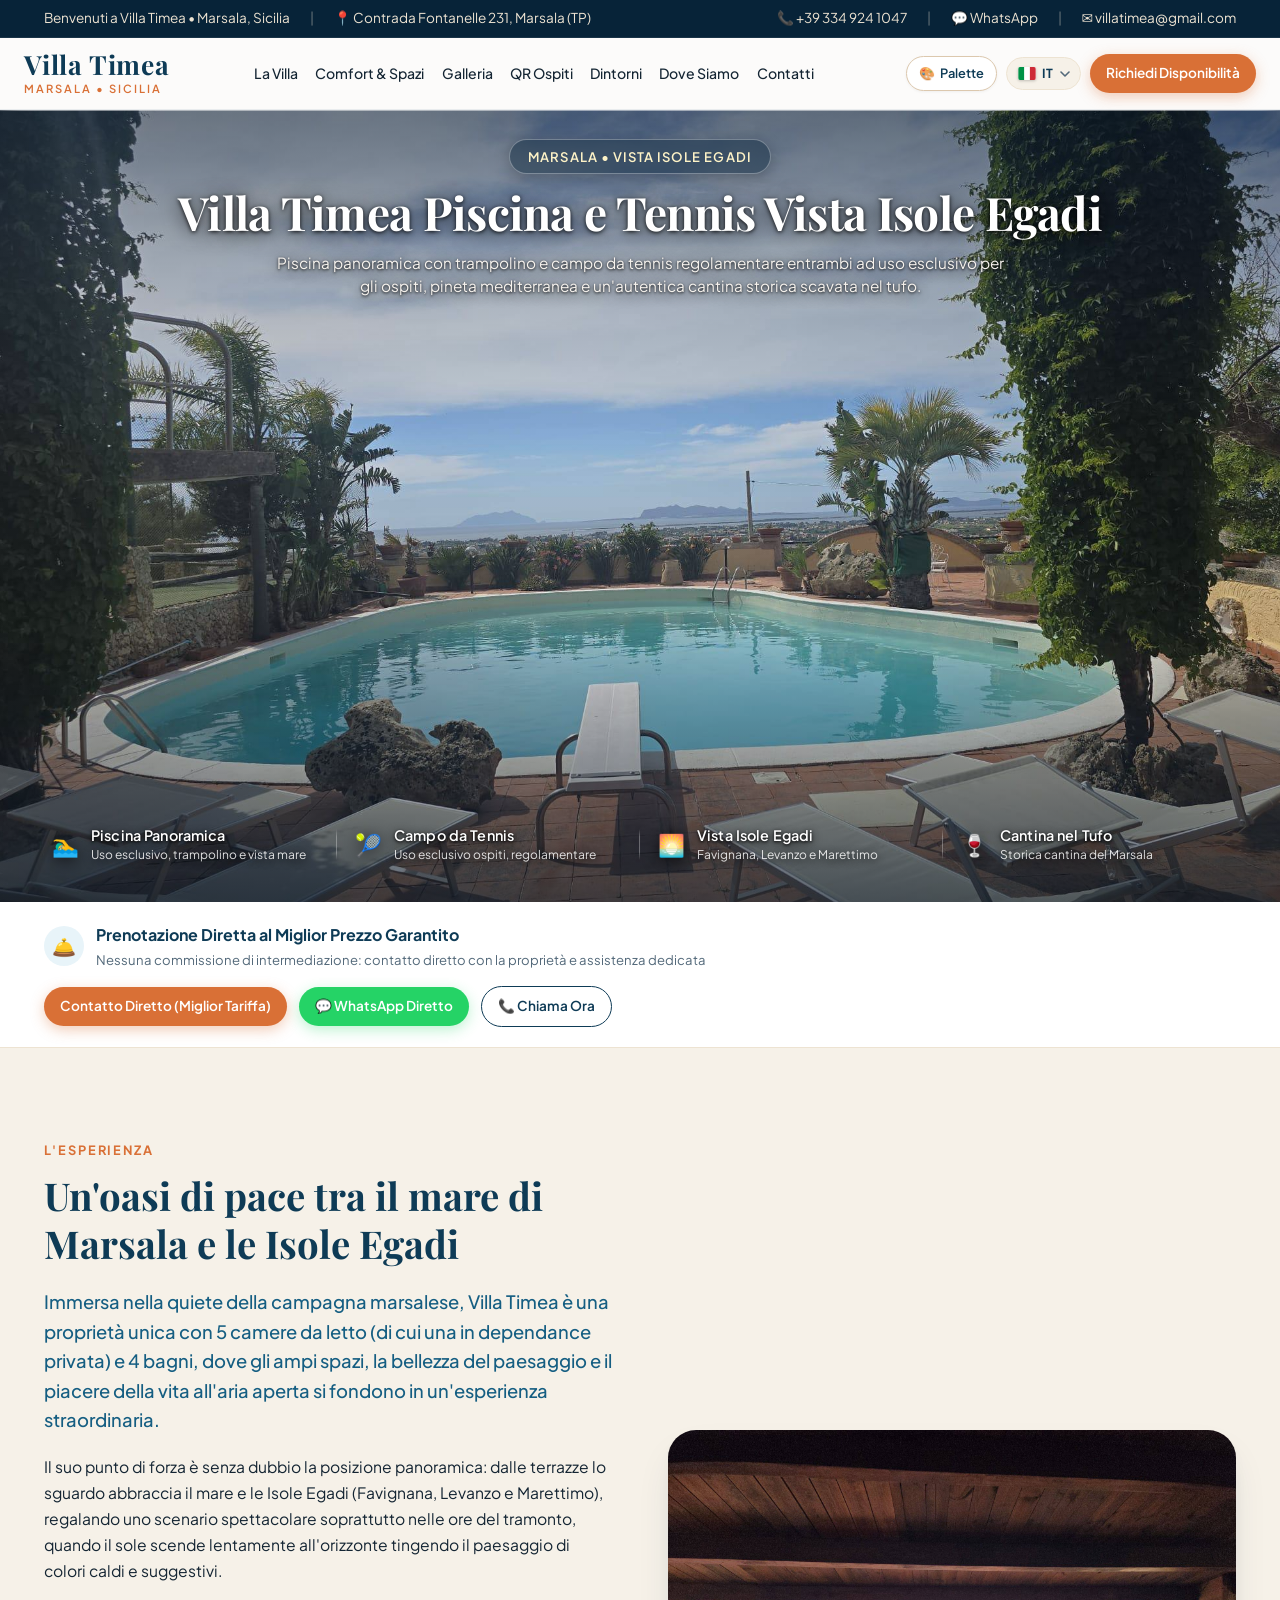
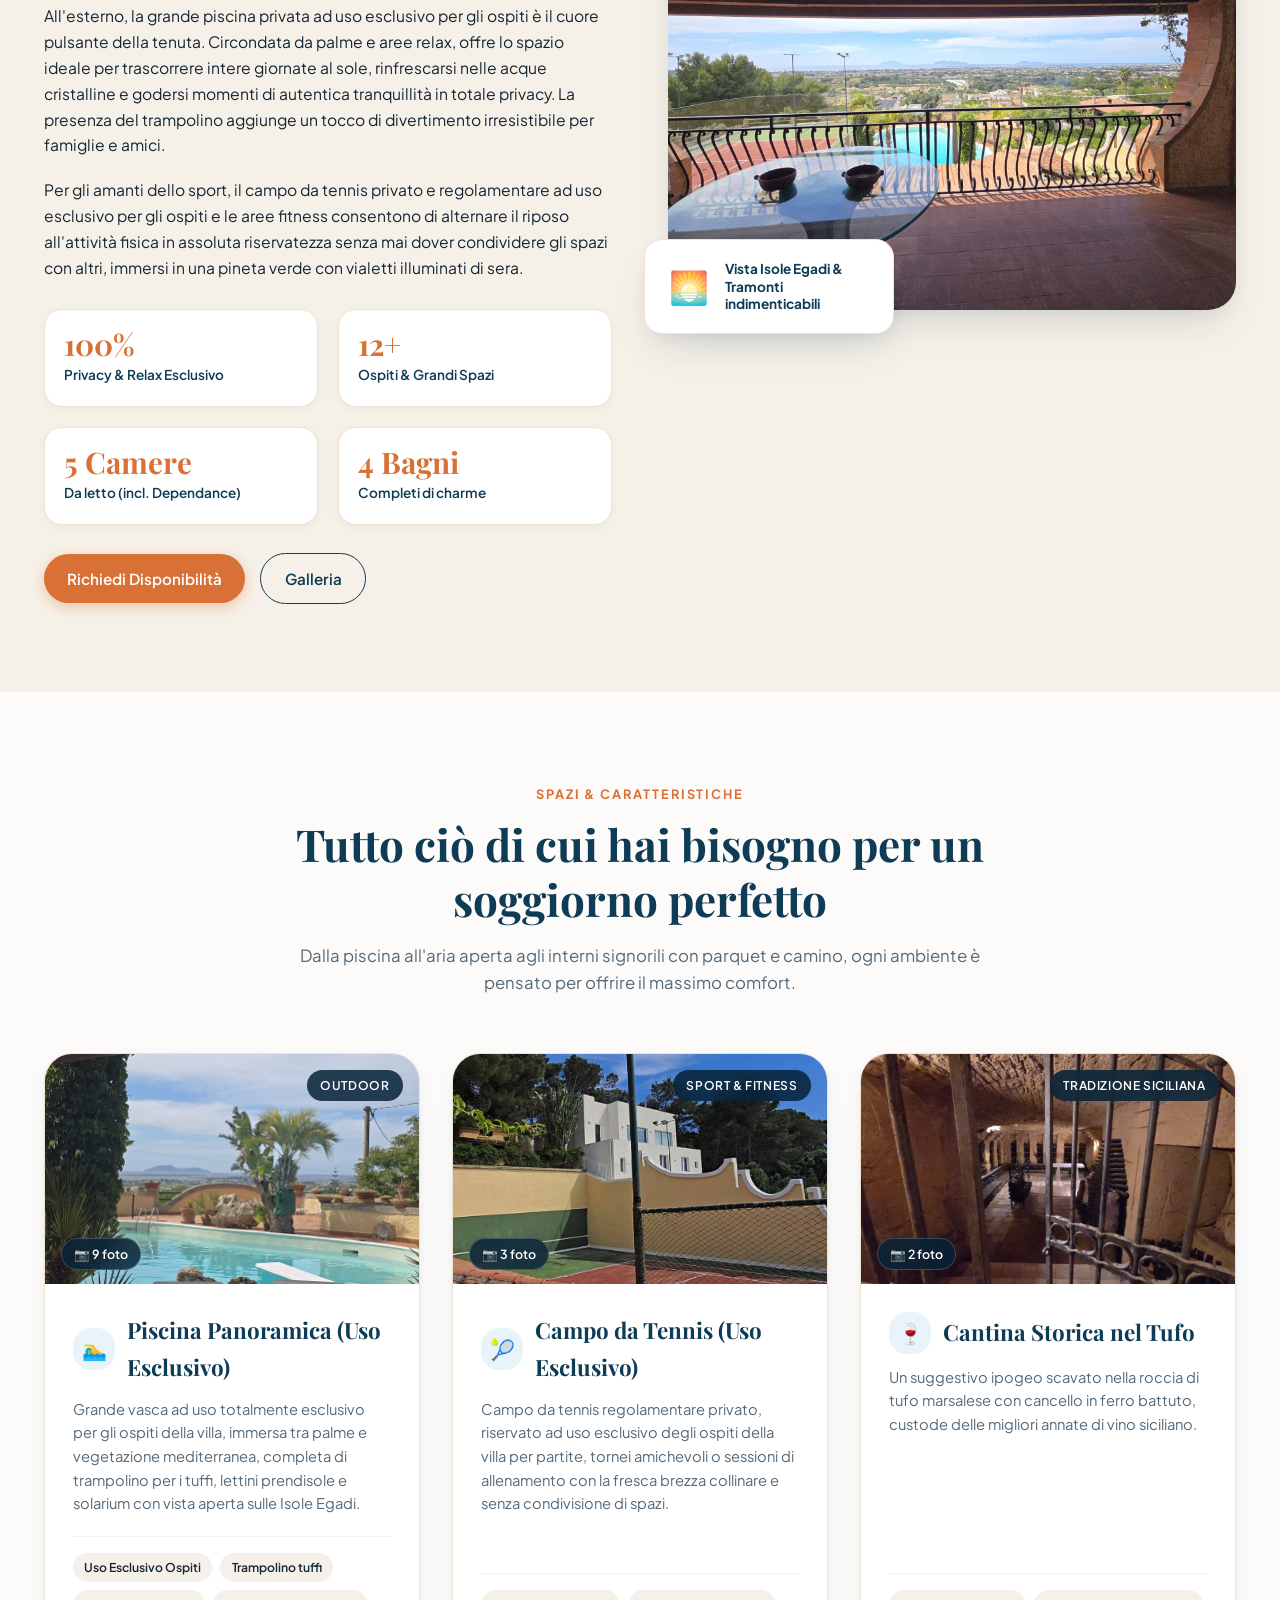
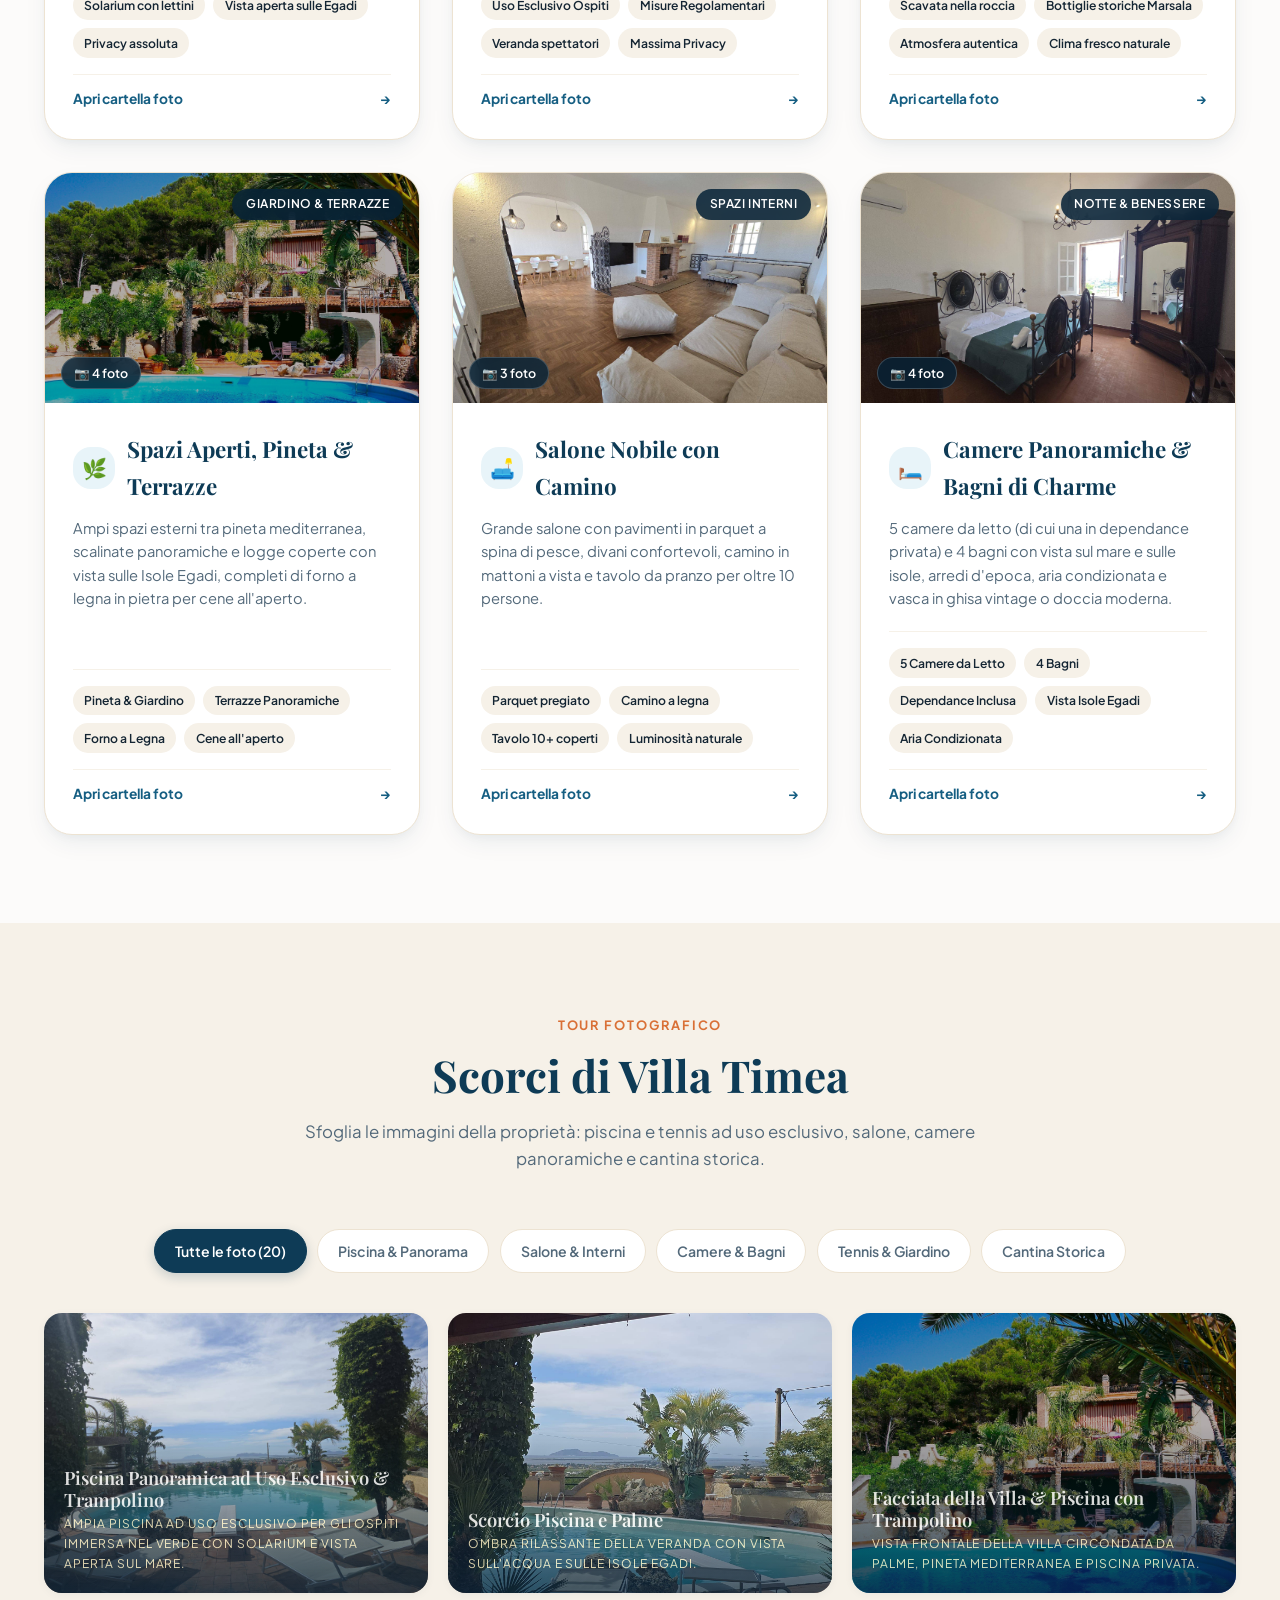
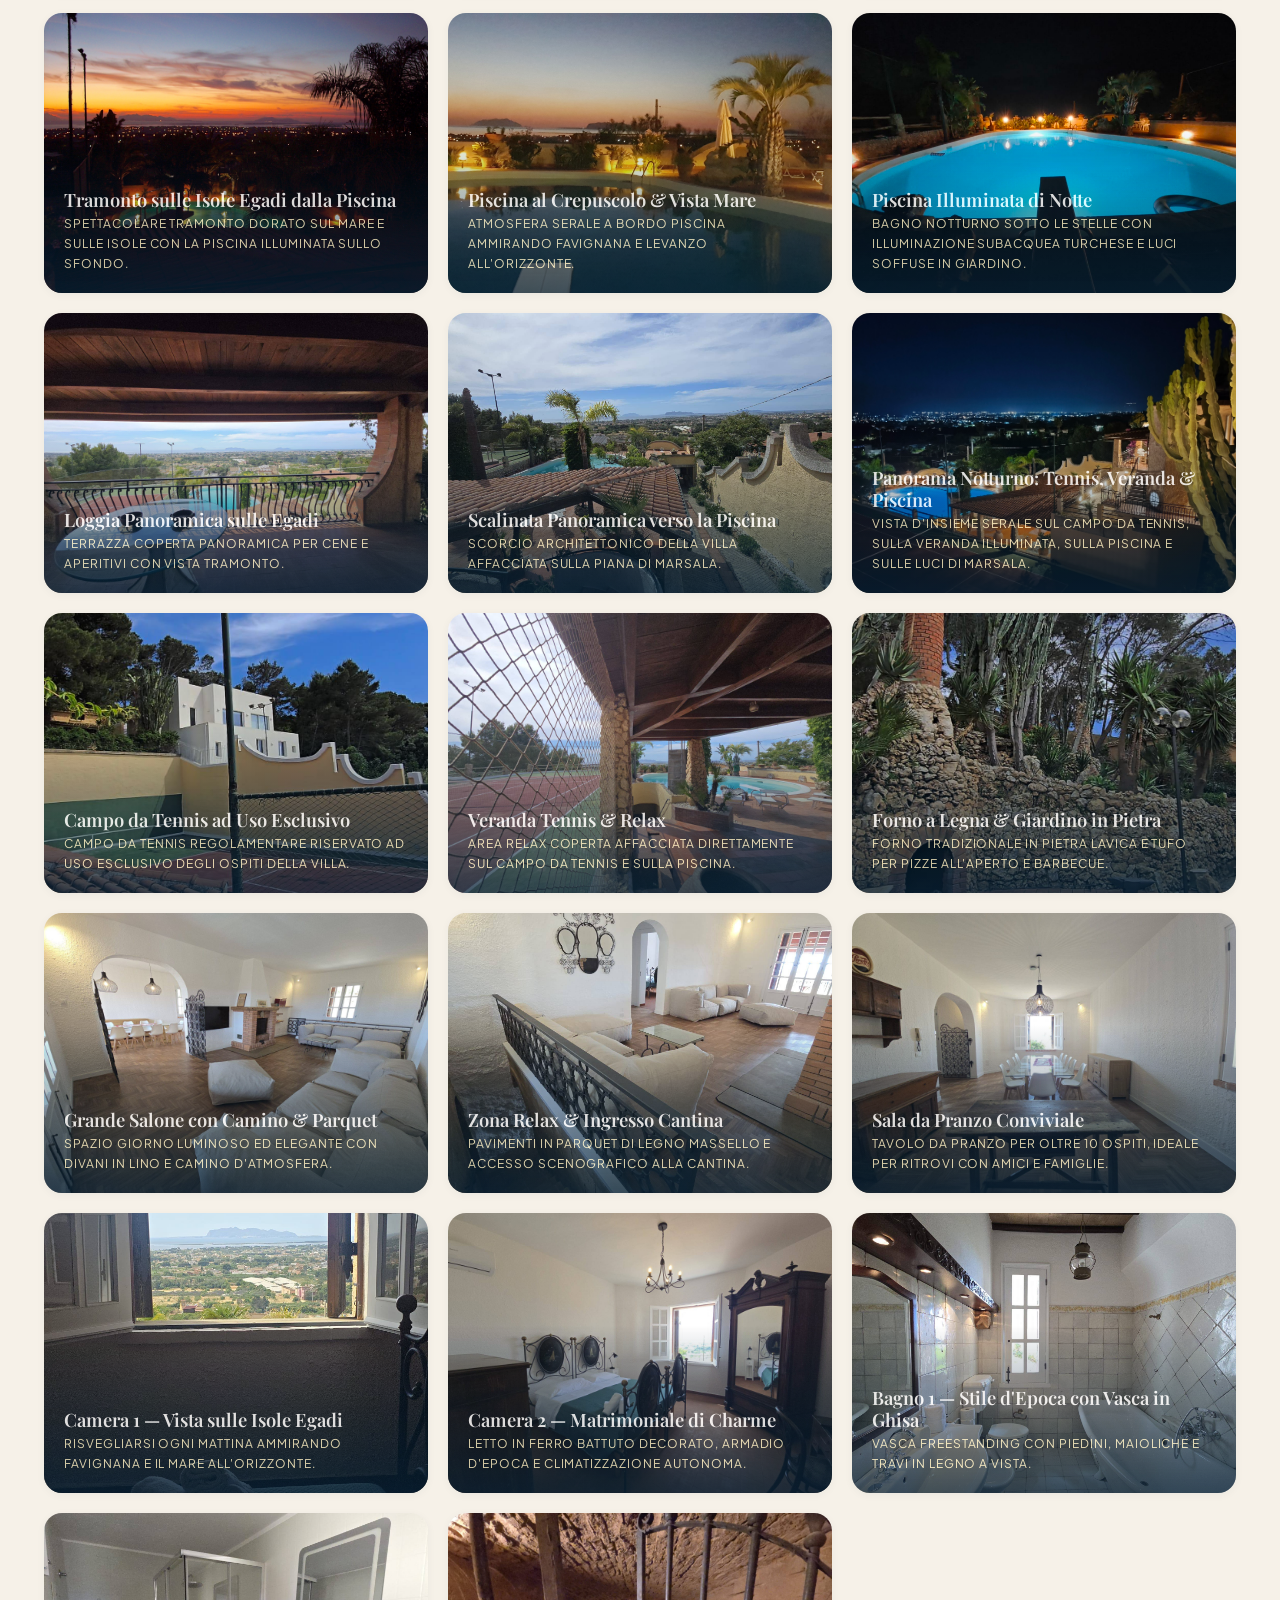
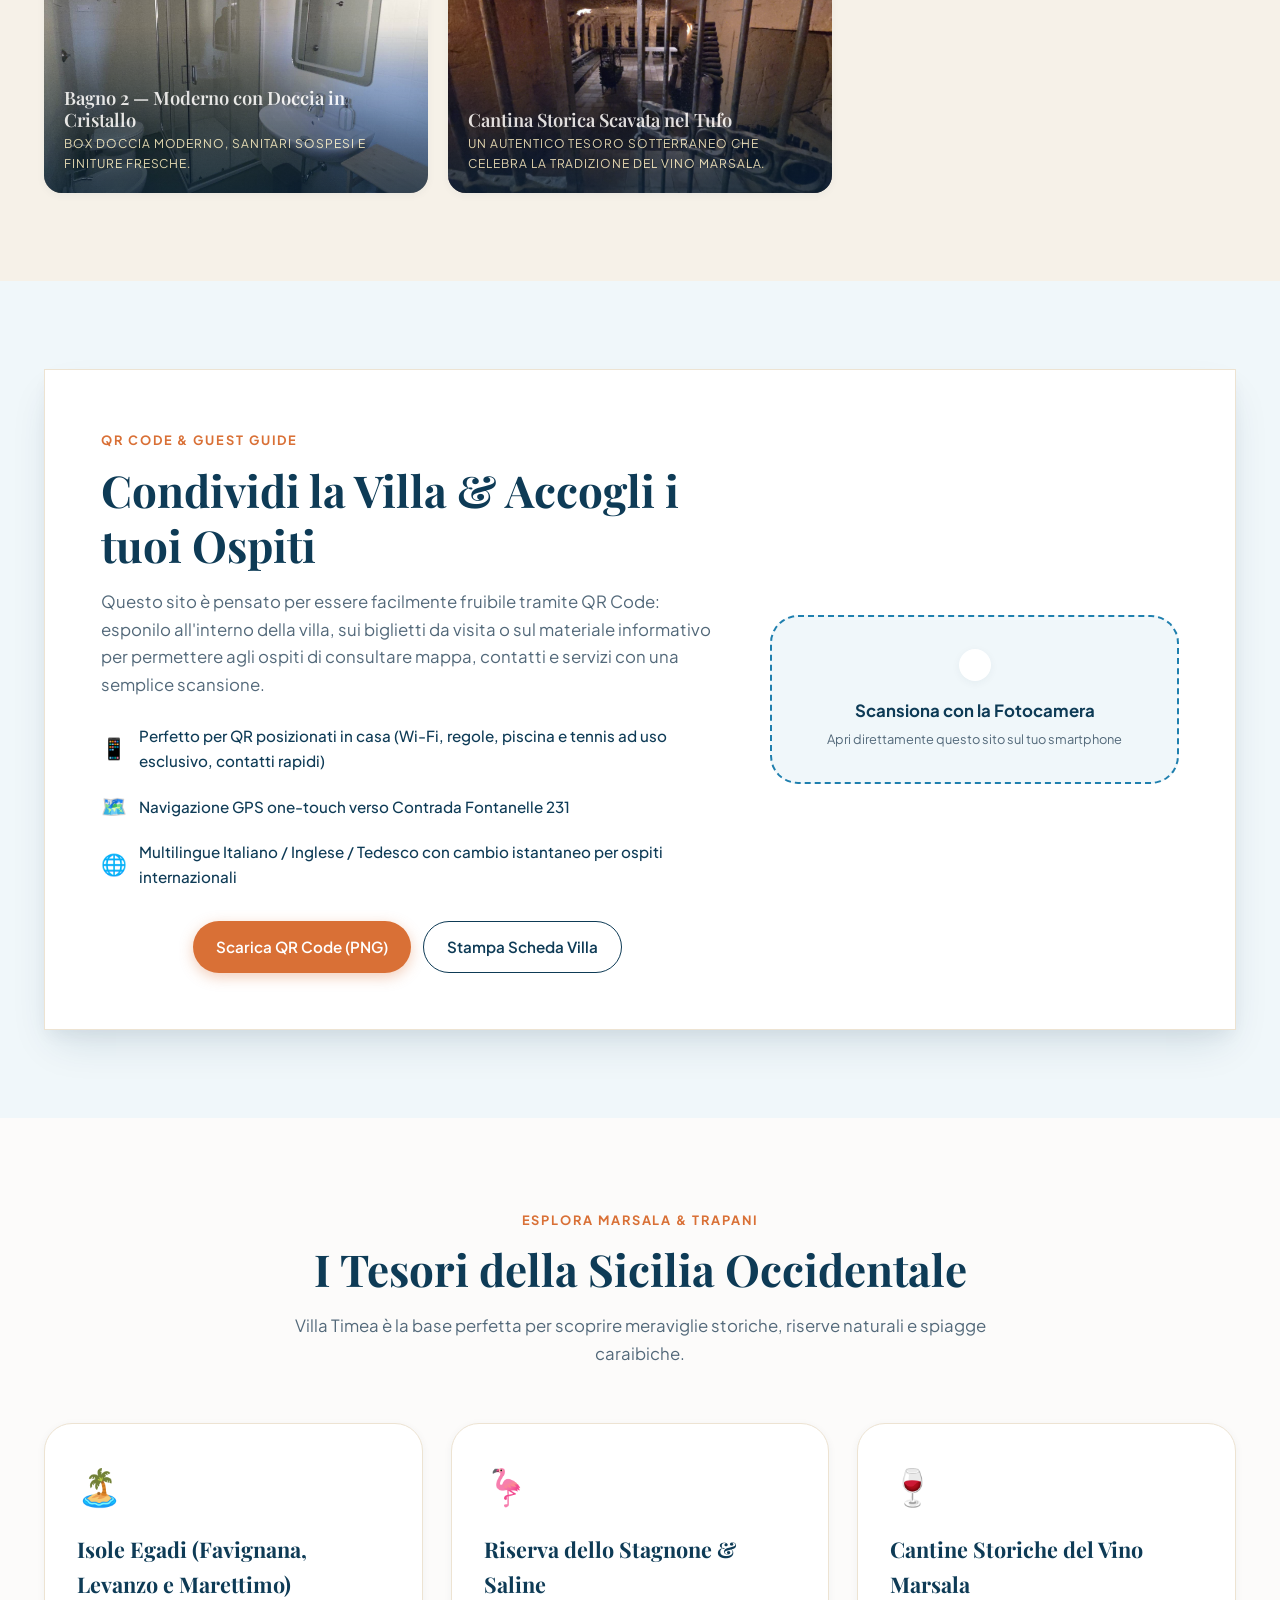
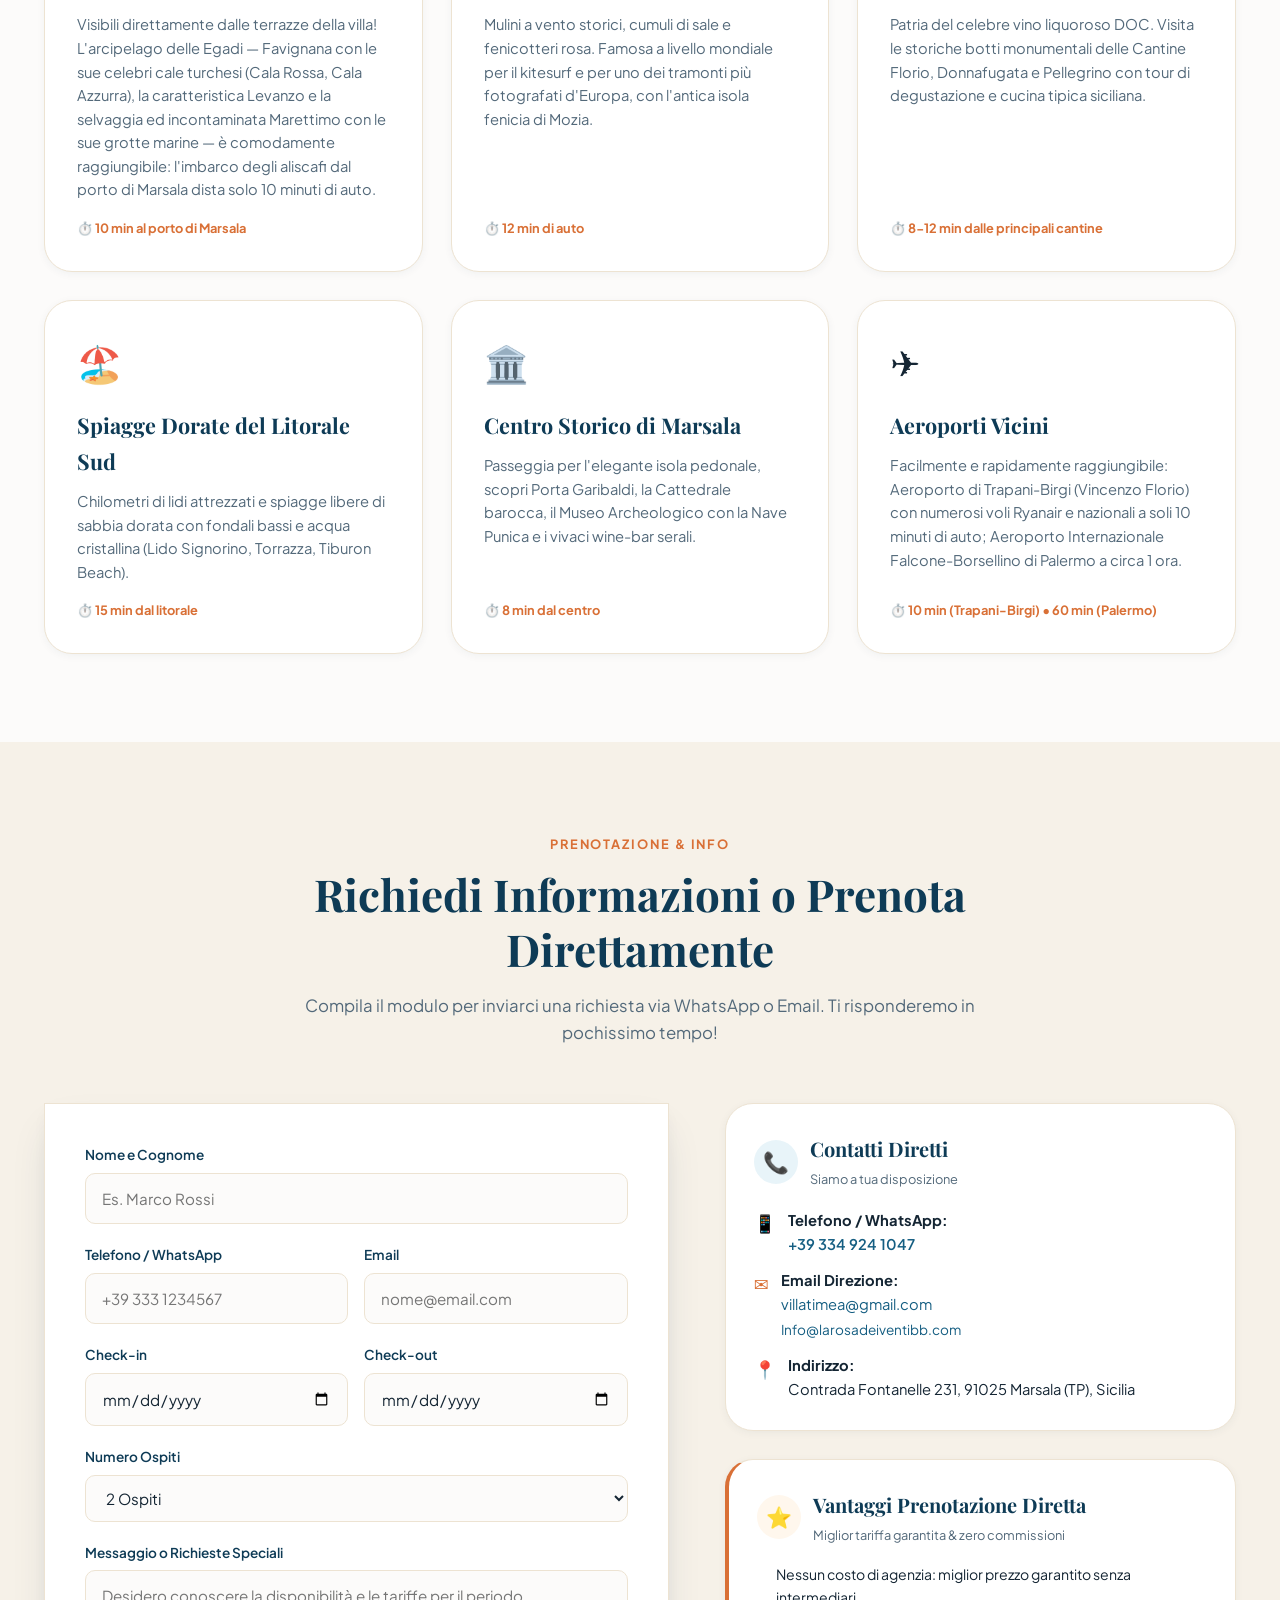
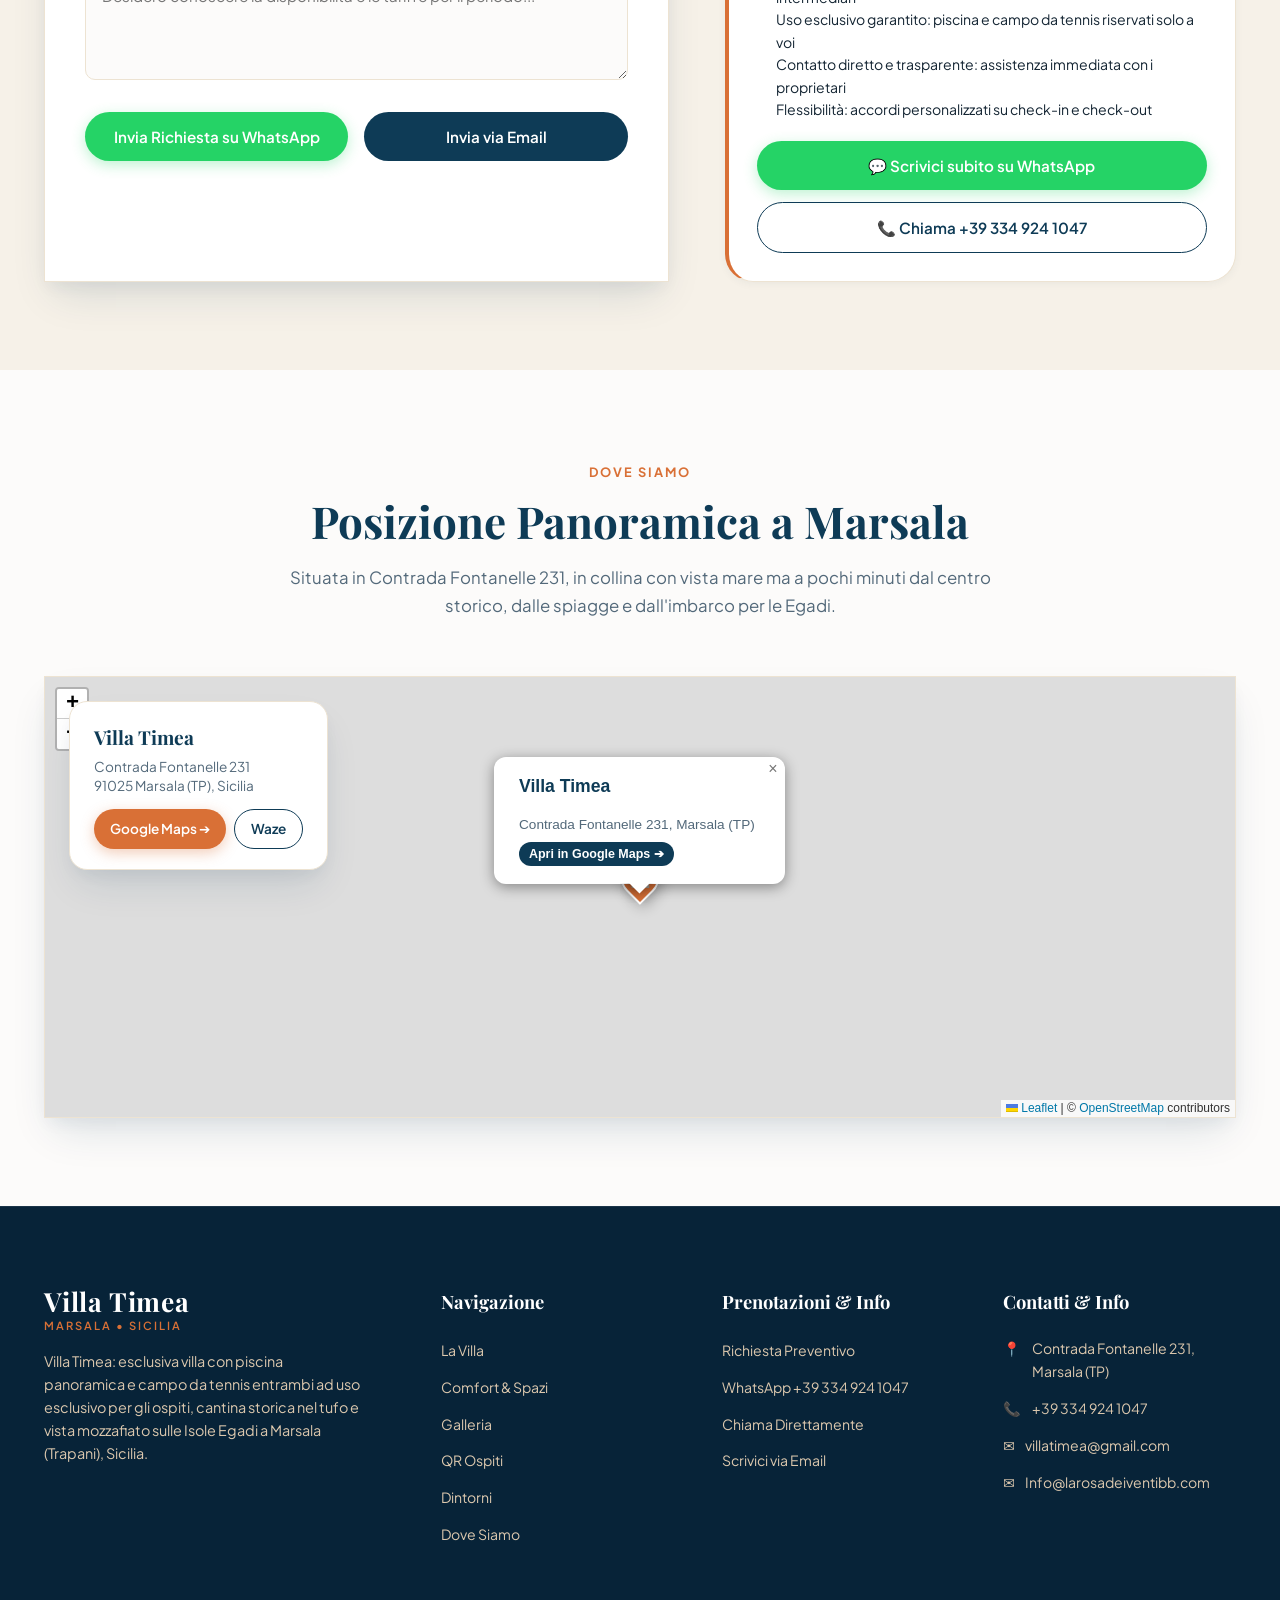
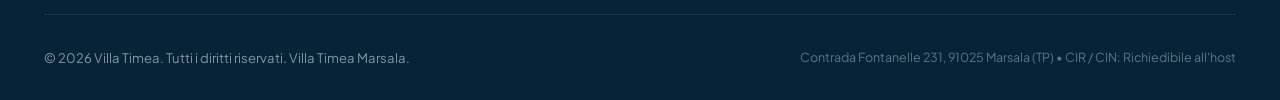
==== index.html @ 4119852f "Aggiornato selettore ospiti: numeri singoli da 1 a 12 senza raggruppamenti (IT/EN/DE)" ====
<!DOCTYPE html>
<html lang="it">
<head>
  <meta charset="UTF-8">
  <meta name="viewport" content="width=device-width, initial-scale=1.0, maximum-scale=1.0, user-scalable=no, viewport-fit=cover">
  <meta http-equiv="X-UA-Compatible" content="ie=edge">

  <title>Villa Timea Piscina e Tennis Vista Isole Egadi | Marsala (Sicilia)</title>
  <meta name="description" content="Villa Timea: esclusiva villa con piscina panoramica e campo da tennis entrambi ad uso esclusivo per gli ospiti, pineta mediterranea e cantina storica scavata nel tufo a Marsala, con vista mozzafiato sulle Isole Egadi.">
  <meta name="keywords" content="Villa Timea, Marsala, Villa con piscina uso esclusivo Sicilia, Isole Egadi Favignana Levanzo Marettimo, Campo da tennis uso esclusivo villa vacanze, Affitto villa Marsala, Cantina vino Marsala">
  <meta name="theme-color" content="#0e3b56">

  <!-- Open Graph / Social Sharing -->
  <meta property="og:type" content="website">
  <meta property="og:title" content="Villa Timea Piscina e Tennis Vista Isole Egadi | Marsala, Sicilia">
  <meta property="og:description" content="Piscina panoramica e campo da tennis ad uso esclusivo per gli ospiti, cantina storica nel tufo e vista sulle Isole Egadi. Scopri la villa e prenota direttamente.">
  <meta property="og:image" content="assets/images/piscina-panorama.jpg">
  <meta property="twitter:card" content="summary_large_image">

  <!-- Favicon -->
  <link rel="icon" href="data:image/svg+xml,<svg xmlns=%22http://www.w3.org/2000/svg%22 viewBox=%220 0 100 100%22><text y=%22.9em%22 font-size=%2290%22>🏖️</text></svg>">

  <!-- Google Fonts -->
  <link rel="preconnect" href="https://fonts.googleapis.com">
  <link rel="preconnect" href="https://fonts.gstatic.com" crossorigin>
  <link href="https://fonts.googleapis.com/css2?family=Playfair+Display:ital,wght@0,500;0,600;0,700;1,400;1,600&family=Plus+Jakarta+Sans:wght@300;400;500;600;700&display=swap" rel="stylesheet">

  <!-- Leaflet CSS -->
  <link rel="stylesheet" href="assets/css/leaflet.css">

  <!-- Main Stylesheet -->
  <link rel="stylesheet" href="assets/css/style.css?v=4.4">
</head>
<body>

  <!-- Top Announcement Bar -->
  <div class="top-bar">
    <div class="container">
      <div class="top-bar-left">
        <span data-i18n="topWelcome">Benvenuti a Villa Timea • Marsala, Sicilia</span>
        <span style="opacity: 0.4;">|</span>
        <a href="https://maps.app.goo.gl/ddpPGVBYh4fJH2ks8" target="_blank" rel="noopener">
          📍 Contrada Fontanelle 231, Marsala (TP)
        </a>
      </div>
      <div class="top-bar-right">
        <a href="tel:+393349241047">📞 +39 334 924 1047</a>
        <span style="opacity: 0.4;">|</span>
        <a href="https://wa.me/393349241047" target="_blank" rel="noopener">💬 WhatsApp</a>
        <span style="opacity: 0.4;">|</span>
        <a href="mailto:villatimea@gmail.com">✉️ villatimea@gmail.com</a>
      </div>
    </div>
  </div>

  <!-- Sticky Header & Navigation -->
  <header class="site-header">
    <div class="container">
      <div class="nav-wrap">
        <a href="#" class="logo" aria-label="Villa Timea Home">
          <span class="logo-title">Villa Timea</span>
          <span class="logo-sub">Marsala • Sicilia</span>
        </a>

        <nav class="nav-links" aria-label="Navigazione Principale">
          <a href="#villa" class="nav-link" data-i18n="navAbout">La Villa</a>
          <a href="#comfort" class="nav-link" data-i18n="navComfort">Comfort & Spazi</a>
          <a href="#galleria" class="nav-link" data-i18n="navGallery">Galleria</a>
          <a href="#qr-section" class="nav-link" data-i18n="navQr">QR Ospiti</a>
          <a href="#dintorni" class="nav-link" data-i18n="navTerritory">Dintorni</a>
          <a href="#posizione" class="nav-link" data-i18n="mapTag">Posizione</a>
          <a href="#contatti" class="nav-link" data-i18n="navContact">Contatti</a>
        </nav>

        <div class="nav-actions">
          <button type="button" class="nav-theme-btn" id="navThemeBtn" title="Cambia Palette di Stili">
            <span>🎨</span>
            <span data-i18n="navPalette">Palette</span>
          </button>
          <div class="lang-dropdown" id="langDropdown">
            <button type="button" class="lang-dropdown-btn" id="langDropdownBtn" aria-haspopup="true" aria-expanded="false" title="Cambia Lingua / Select Language / Sprache wählen">
              <span class="flag-icon" id="currentLangFlag">
                <svg viewBox="0 0 640 480" width="18" height="13" aria-hidden="true"><g fill-rule="evenodd" stroke-width="1pt"><path fill="#fff" d="M0 0h640v480H0z"/><path fill="#009246" d="M0 0h213.3v480H0z"/><path fill="#ce2b37" d="M426.7 0H640v480H426.7z"/></g></svg>
              </span>
              <span class="lang-code" id="currentLangCode">IT</span>
              <svg class="lang-chevron" width="10" height="6" viewBox="0 0 10 6" fill="none" aria-hidden="true">
                <path d="M1 1L5 5L9 1" stroke="currentColor" stroke-width="1.6" stroke-linecap="round" stroke-linejoin="round"/>
              </svg>
            </button>
            <div class="lang-dropdown-menu" id="langDropdownMenu" role="menu">
              <button type="button" class="lang-menu-item active" data-lang="it" role="menuitem">
                <span class="flag-icon"><svg viewBox="0 0 640 480" width="18" height="13" aria-hidden="true"><g fill-rule="evenodd" stroke-width="1pt"><path fill="#fff" d="M0 0h640v480H0z"/><path fill="#009246" d="M0 0h213.3v480H0z"/><path fill="#ce2b37" d="M426.7 0H640v480H426.7z"/></g></svg></span>
                <span class="lang-name">Italiano</span>
                <span class="lang-check" aria-hidden="true">✓</span>
              </button>
              <button type="button" class="lang-menu-item" data-lang="en" role="menuitem">
                <span class="flag-icon"><svg viewBox="0 0 60 30" width="18" height="13" aria-hidden="true"><clipPath id="uk-clip-nav"><path d="M0,0 v30 h60 v-30 z"/></clipPath><clipPath id="uk-diag-nav"><path d="M30,15 h30 v15 z v15 h-30 z h-30 v-15 z v-15 h30 z"/></clipPath><g clip-path="url(#uk-clip-nav)"><path d="M0,0 v30 h60 v-30 z" fill="#012169"/><path d="M0,0 L60,30 M60,0 L0,30" stroke="#fff" stroke-width="6"/><path d="M0,0 L60,30 M60,0 L0,30" clip-path="url(#uk-diag-nav)" stroke="#C8102E" stroke-width="4"/><path d="M30,0 v30 M0,15 h60" stroke="#fff" stroke-width="10"/><path d="M30,0 v30 M0,15 h60" stroke="#C8102E" stroke-width="6"/></g></svg></span>
                <span class="lang-name">English</span>
                <span class="lang-check" aria-hidden="true">✓</span>
              </button>
              <button type="button" class="lang-menu-item" data-lang="de" role="menuitem">
                <span class="flag-icon"><svg viewBox="0 0 640 480" width="18" height="13" aria-hidden="true"><path fill="#000" d="M0 0h640v160H0z"/><path fill="#d00" d="M0 160h640v160H0z"/><path fill="#ffce00" d="M0 320h640v160H0z"/></svg></span>
                <span class="lang-name">Deutsch</span>
                <span class="lang-check" aria-hidden="true">✓</span>
              </button>
            </div>
          </div>
          <a href="#contatti" class="btn btn-primary btn-sm" data-i18n="btnBookNow">Richiedi Disponibilità</a>
          <button type="button" class="menu-toggle" id="menu-open-btn" aria-label="Apri menu">
            <span></span>
            <span></span>
            <span></span>
          </button>
        </div>
      </div>
    </div>
  </header>

  <!-- Mobile Navigation Dialog -->
  <dialog id="mobile-nav-dialog" closedby="any" aria-labelledby="mob-nav-title">
    <div class="mob-nav-header">
      <div>
        <div class="logo-title" id="mob-nav-title">Villa Timea</div>
        <div class="logo-sub">Marsala • Sicilia</div>
      </div>
      <button type="button" class="lightbox-close-btn" id="menu-close-btn" aria-label="Chiudi menu">&times;</button>
    </div>
    <div class="mob-nav-list">
      <a href="#villa" data-i18n="navAbout">La Villa</a>
      <a href="#comfort" data-i18n="navComfort">Comfort & Spazi</a>
      <a href="#galleria" data-i18n="navGallery">Galleria</a>
      <a href="#qr-section" data-i18n="navQr">QR Ospiti</a>
      <a href="#dintorni" data-i18n="navTerritory">Dintorni</a>
      <a href="#posizione" data-i18n="mapTag">Posizione</a>
      <a href="#contatti" data-i18n="navContact">Contatti</a>
    </div>
    <div class="mob-nav-footer">
      <button type="button" class="btn btn-outline btn-sm" id="mobNavThemeBtn" style="width: 100%; display: flex; align-items: center; justify-content: center; gap: 0.5rem; margin-bottom: 0.75rem;">
        <span>🎨</span>
        <span data-i18n="mobChoosePalette">Scegli Palette Stili</span>
      </button>
      <div class="mob-lang-group">
        <div class="mob-lang-label" data-i18n="mobLangLabel">Lingua / Language / Sprache</div>
        <div class="lang-switch-mobile">
          <button type="button" class="lang-btn active" data-lang="it">
            <span class="flag-icon"><svg viewBox="0 0 640 480" width="18" height="13" aria-hidden="true"><g fill-rule="evenodd" stroke-width="1pt"><path fill="#fff" d="M0 0h640v480H0z"/><path fill="#009246" d="M0 0h213.3v480H0z"/><path fill="#ce2b37" d="M426.7 0H640v480H426.7z"/></g></svg></span>
            <span>Italiano</span>
          </button>
          <button type="button" class="lang-btn" data-lang="en">
            <span class="flag-icon"><svg viewBox="0 0 60 30" width="18" height="13" aria-hidden="true"><clipPath id="uk-clip-mob"><path d="M0,0 v30 h60 v-30 z"/></clipPath><clipPath id="uk-diag-mob"><path d="M30,15 h30 v15 z v15 h-30 z h-30 v-15 z v-15 h30 z"/></clipPath><g clip-path="url(#uk-clip-mob)"><path d="M0,0 v30 h60 v-30 z" fill="#012169"/><path d="M0,0 L60,30 M60,0 L0,30" stroke="#fff" stroke-width="6"/><path d="M0,0 L60,30 M60,0 L0,30" clip-path="url(#uk-diag-mob)" stroke="#C8102E" stroke-width="4"/><path d="M30,0 v30 M0,15 h60" stroke="#fff" stroke-width="10"/><path d="M30,0 v30 M0,15 h60" stroke="#C8102E" stroke-width="6"/></g></svg></span>
            <span>English</span>
          </button>
          <button type="button" class="lang-btn" data-lang="de">
            <span class="flag-icon"><svg viewBox="0 0 640 480" width="18" height="13" aria-hidden="true"><path fill="#000" d="M0 0h640v160H0z"/><path fill="#d00" d="M0 160h640v160H0z"/><path fill="#ffce00" d="M0 320h640v160H0z"/></svg></span>
            <span>Deutsch</span>
          </button>
        </div>
      </div>
      <a href="https://wa.me/393349241047" target="_blank" rel="noopener" class="btn btn-whatsapp" style="width: 100%;" data-i18n="mobWaDirect">
        💬 Chat WhatsApp Diretta
      </a>
      <a href="#contatti" class="btn btn-primary" style="width: 100%;" data-i18n="btnBookNow">
        Richiedi Disponibilità
      </a>
    </div>
  </dialog>

  <!-- Hero Section -->
  <section class="hero" id="home">
    <div class="hero-bg">
      <img src="assets/images/piscina-panorama.jpg" alt="Piscina panoramica con trampolino e vista sulle Isole Egadi a Villa Timea, Marsala">
    </div>
    <div class="hero-overlay"></div>

    <div class="container hero-container">
      <div class="hero-content-top">
        <div class="hero-badge" data-i18n="heroBadge">
          ✨ Marsala • Vista Isole Egadi
        </div>
        <h1 class="hero-title" data-i18n="heroTitle">
          Villa Timea Piscina e Tennis Vista Isole Egadi
        </h1>
        <p class="hero-subtitle" data-i18n="heroSubtitle">
          Piscina panoramica con trampolino e campo da tennis regolamentare entrambi ad uso esclusivo per gli ospiti, pineta mediterranea e un'autentica cantina storica scavata nel tufo.
        </p>

        <div class="hero-cta-group">
          <a href="#galleria" class="btn btn-primary" data-i18n="heroExplore">Esplora la Villa</a>
          <a href="#contatti" class="btn btn-outline-white" data-i18n="heroInquire">Prenota o Richiedi Info</a>
          <a href="https://wa.me/393349241047" target="_blank" rel="noopener" class="btn btn-whatsapp" data-i18n="btnWaDirect">
            💬 WhatsApp Diretto
          </a>
        </div>
      </div>

      <!-- Hero Features Highlights -->
      <div class="hero-features">
        <div class="hero-feat-item">
          <div class="hero-feat-icon">🏊‍♂️</div>
          <div>
            <div class="hero-feat-title" data-i18n="heroFeatPool">Piscina Panoramica</div>
            <div class="hero-feat-desc" data-i18n="heroFeatPoolDesc">Uso esclusivo, trampolino e vista mare</div>
          </div>
        </div>
        <div class="hero-feat-item">
          <div class="hero-feat-icon">🎾</div>
          <div>
            <div class="hero-feat-title" data-i18n="heroFeatTennis">Campo da Tennis</div>
            <div class="hero-feat-desc" data-i18n="heroFeatTennisDesc">Uso esclusivo ospiti, regolamentare</div>
          </div>
        </div>
        <div class="hero-feat-item">
          <div class="hero-feat-icon">🌅</div>
          <div>
            <div class="hero-feat-title" data-i18n="heroFeatSunset">Vista Isole Egadi</div>
            <div class="hero-feat-desc" data-i18n="heroFeatSunsetDesc">Tramonti spettacolari</div>
          </div>
        </div>
        <div class="hero-feat-item">
          <div class="hero-feat-icon">🍷</div>
          <div>
            <div class="hero-feat-title" data-i18n="heroFeatCellar">Cantina nel Tufo</div>
            <div class="hero-feat-desc" data-i18n="heroFeatCellarDesc">Storica cantina del Marsala</div>
          </div>
        </div>
      </div>
    </div>
  </section>

  <!-- Quick Booking Channels Bar -->
  <section class="booking-channels-bar">
    <div class="container">
      <div class="channels-intro">
        <div class="channels-intro-icon">🛎️</div>
        <div class="channels-intro-text">
          <h3 data-i18n="channelsTitle">Prenotazione Diretta al Miglior Prezzo Garantito</h3>
          <p data-i18n="channelsSubtitle">Nessuna commissione: contatto diretto con la proprietà e assistenza dedicata</p>
        </div>
      </div>
      <div class="channels-buttons">
        <a href="#contatti" class="btn btn-primary btn-sm" data-i18n="btnDirectContact">
          🌟 Contatto Diretto (Miglior Tariffa)
        </a>
        <a href="https://wa.me/393349241047" target="_blank" rel="noopener" class="btn btn-whatsapp btn-sm" data-i18n="btnWaDirect">
          💬 WhatsApp Diretto
        </a>
        <a href="tel:+393349241047" class="btn btn-outline btn-sm" data-i18n="btnCallNow">
          📞 Chiama Ora
        </a>
      </div>
    </div>
  </section>

  <!-- Story / About Section -->
  <section class="section section-sand" id="villa">
    <div class="container">
      <div class="story-grid">
        <div class="story-content">
          <span class="section-tag" data-i18n="storyTag">L'Esperienza</span>
          <h2 data-i18n="storyTitle">Un'oasi di pace tra il mare di Marsala e le Isole Egadi</h2>
          <p class="story-lead" data-i18n="storyLead">
            Immersa nella quiete della campagna marsalese, Villa Timea è una proprietà unica con 5 camere da letto (di cui una in dependance privata) e 4 bagni, dove gli ampi spazi, la bellezza del paesaggio e il piacere della vita all'aria aperta si fondono in un'esperienza di soggiorno straordinaria.
          </p>
          <div class="story-text">
            <p data-i18n="storyP1">
              Il suo punto di forza è senza dubbio la posizione panoramica: dalle terrazze lo sguardo abbraccia il mare e le Isole Egadi (Favignana, Levanzo e Marettimo), regalando uno scenario spettacolare soprattutto nelle ore del tramonto, quando il sole scende lentamente all'orizzonte tingendo il paesaggio di colori caldi e suggestivi.
            </p>
            <p data-i18n="storyP2">
              All'esterno, la grande piscina privata ad uso esclusivo per gli ospiti è il cuore della villa. Circondata da palme e aree dedicate al relax, offre uno spazio riservato ideale per trascorrere intere giornate al sole, rinfrescarsi nelle acque cristalline e godersi momenti di assoluta tranquillità in totale privacy. La presenza del trampolino aggiunge un elemento di divertimento che rende la piscina ancora più speciale, soprattutto per famiglie e gruppi di amici.
            </p>
            <p data-i18n="storyP3">
              Per chi ama lo sport e desidera mantenersi attivo anche in vacanza, Villa Timea offre un campo da tennis regolamentare ad uso esclusivo per gli ospiti e ulteriori spazi dedicati all'attività fisica e al divertimento. Un privilegio raro ed esclusivo, che permette di alternare il relax a partite e momenti di svago in assoluta privacy senza mai dover condividere gli spazi con altri.
            </p>
          </div>

          <div class="story-highlights">
            <div class="story-stat">
              <div class="story-stat-number">100%</div>
              <div class="story-stat-label" data-i18n="statPrivacyLabel">Privacy & Relax Esclusivo</div>
            </div>
            <div class="story-stat">
              <div class="story-stat-number">12+</div>
              <div class="story-stat-label" data-i18n="statGuestsLabel">Ospiti & Grandi Spazi</div>
            </div>
            <div class="story-stat">
              <div class="story-stat-number" data-i18n="statRoomsNum">5 Camere</div>
              <div class="story-stat-label" data-i18n="statRoomsLabel">Da letto (incl. Dependance)</div>
            </div>
            <div class="story-stat">
              <div class="story-stat-number" data-i18n="statBathsNum">4 Bagni</div>
              <div class="story-stat-label" data-i18n="statBathsLabel">Completi di charme</div>
            </div>
          </div>

          <div style="margin-top: 1.5rem;">
            <a href="#contatti" class="btn btn-primary" data-i18n="btnBookNow">Richiedi Disponibilità</a>
            <a href="#galleria" class="btn btn-outline" style="margin-left: 0.75rem;" data-i18n="navGallery">Guarda le Foto</a>
          </div>
        </div>

        <div class="story-media">
          <div class="story-img-main">
            <img src="assets/images/terrazza-vista-egadi.jpg" alt="Terrazza panoramica Villa Timea con vista sulle isole Egadi">
          </div>
          <div class="story-badge-floating">
            <div class="story-badge-icon">🌅</div>
            <div class="story-badge-text" data-i18n="storyBadge">
              Vista Isole Egadi & Tramonti indimenticabili
            </div>
          </div>
        </div>
      </div>
    </div>
  </section>

  <!-- Amenities & Features Grid -->
  <section class="section" id="comfort">
    <div class="container">
      <div class="section-header">
        <span class="section-tag" data-i18n="amenitiesTag">Spazi & Caratteristiche</span>
        <h2 class="section-title" data-i18n="amenitiesTitle">Tutto ciò di cui hai bisogno per un soggiorno perfetto</h2>
        <p class="section-desc" data-i18n="amenitiesDesc">
          Dalla piscina all'aria aperta agli interni signorili con parquet e camino, ogni ambiente è pensato per offrire il massimo comfort.
        </p>
      </div>

      <div class="amenities-grid">
        <!-- Amenity 1: Piscina -->
        <article class="amenity-card" data-space="pool" role="button" tabindex="0" aria-label="Apri cartella foto Piscina Panoramica">
          <div class="amenity-media">
            <img src="assets/images/piscina-terrazza.jpg" alt="Grande piscina panoramica ad uso esclusivo con trampolino">
            <span class="amenity-tag" data-i18n="amPoolTag">Outdoor</span>
            <span class="amenity-photo-count" data-i18n="amPoolCount">📷 9 foto</span>
          </div>
          <div class="amenity-content">
            <div class="amenity-icon-title">
              <div class="amenity-icon">🏊‍♂️</div>
              <h3 class="amenity-title" data-i18n="amPoolTitle">Piscina Panoramica (Uso Esclusivo)</h3>
            </div>
            <p class="amenity-desc" data-i18n="amPoolDesc">
              Grande vasca ad uso totalmente esclusivo per gli ospiti della villa, immersa tra palme e vegetazione mediterranea, completa di trampolino per i tuffi, lettini prendisole e solarium con vista aperta sulle Isole Egadi.
            </p>
            <div class="amenity-list">
              <span class="amenity-chip" data-i18n="amPoolChip1">Uso Esclusivo Ospiti</span>
              <span class="amenity-chip" data-i18n="amPoolChip2">Trampolino tuffi</span>
              <span class="amenity-chip" data-i18n="amPoolChip3">Solarium con lettini</span>
              <span class="amenity-chip" data-i18n="amPoolChip4">Vista aperta sulle Egadi</span>
              <span class="amenity-chip" data-i18n="amPoolChip5">Privacy assoluta</span>
            </div>
            <div class="amenity-card-cta">
              <span data-i18n="spaceOpenFolder">Apri cartella foto</span>
              <span aria-hidden="true">→</span>
            </div>
          </div>
        </article>

        <!-- Amenity 2: Tennis -->
        <article class="amenity-card" data-space="tennis" role="button" tabindex="0" aria-label="Apri cartella foto Campo da Tennis">
          <div class="amenity-media">
            <img src="assets/images/campo-tennis.jpg" alt="Campo da tennis regolamentare ad uso esclusivo">
            <span class="amenity-tag" data-i18n="amTennisTag">Sport & Fitness</span>
            <span class="amenity-photo-count" data-i18n="amTennisCount">📷 3 foto</span>
          </div>
          <div class="amenity-content">
            <div class="amenity-icon-title">
              <div class="amenity-icon">🎾</div>
              <h3 class="amenity-title" data-i18n="amTennisTitle">Campo da Tennis (Uso Esclusivo)</h3>
            </div>
            <p class="amenity-desc" data-i18n="amTennisDesc">
              Campo da tennis regolamentare privato, riservato ad uso esclusivo degli ospiti della villa per partite, tornei amichevoli o sessioni di allenamento con la fresca brezza collinare e senza condivisione di spazi.
            </p>
            <div class="amenity-list">
              <span class="amenity-chip" data-i18n="amTennisChip1">Uso Esclusivo Ospiti</span>
              <span class="amenity-chip" data-i18n="amTennisChip2">Misure Regolamentari</span>
              <span class="amenity-chip" data-i18n="amTennisChip3">Veranda spettatori</span>
              <span class="amenity-chip" data-i18n="amTennisChip4">Massima Privacy</span>
            </div>
            <div class="amenity-card-cta">
              <span data-i18n="spaceOpenFolder">Apri cartella foto</span>
              <span aria-hidden="true">→</span>
            </div>
          </div>
        </article>

        <!-- Amenity 3: Cantina Storica -->
        <article class="amenity-card" data-space="cellar" role="button" tabindex="0" aria-label="Apri cartella foto Cantina Storica">
          <div class="amenity-media">
            <img src="assets/images/cantina-storica-tufo.jpg" alt="Antica cantina sotterranea nel tufo">
            <span class="amenity-tag" data-i18n="amCellarTag">Tradizione Siciliana</span>
            <span class="amenity-photo-count" data-i18n="amCellarCount">📷 2 foto</span>
          </div>
          <div class="amenity-content">
            <div class="amenity-icon-title">
              <div class="amenity-icon">🍷</div>
              <h3 class="amenity-title" data-i18n="amCellarTitle">Cantina Storica nel Tufo</h3>
            </div>
            <p class="amenity-desc" data-i18n="amCellarDesc">
              Un suggestivo ipogeo scavato nella roccia di tufo marsalese con cancello in ferro battuto, custode delle migliori annate di vino siciliano.
            </p>
            <div class="amenity-list">
              <span class="amenity-chip" data-i18n="amCellarChip1">Scavata nella roccia</span>
              <span class="amenity-chip" data-i18n="amCellarChip2">Bottiglie storiche Marsala</span>
              <span class="amenity-chip" data-i18n="amCellarChip3">Atmosfera autentica</span>
              <span class="amenity-chip" data-i18n="amCellarChip4">Clima fresco naturale</span>
            </div>
            <div class="amenity-card-cta">
              <span data-i18n="spaceOpenFolder">Apri cartella foto</span>
              <span aria-hidden="true">→</span>
            </div>
          </div>
        </article>

        <!-- Amenity 4: Spazi Aperti, Pineta & Terrazze -->
        <article class="amenity-card" data-space="outdoor" role="button" tabindex="0" aria-label="Apri cartella foto Spazi Aperti, Pineta e Terrazze">
          <div class="amenity-media">
            <img src="assets/images/piscina-facciata-villa.jpg" alt="Facciata della villa immersa nella pineta e nei giardini di Villa Timea">
            <span class="amenity-tag" data-i18n="amOutdoorTag">Giardino & Terrazze</span>
            <span class="amenity-photo-count" data-i18n="amOutdoorCount">📷 4 foto</span>
          </div>
          <div class="amenity-content">
            <div class="amenity-icon-title">
              <div class="amenity-icon">🌿</div>
              <h3 class="amenity-title" data-i18n="amOutdoorTitle">Spazi Aperti, Pineta & Terrazze</h3>
            </div>
            <p class="amenity-desc" data-i18n="amOutdoorDesc">
              Ampi spazi esterni tra pineta mediterranea, scalinate panoramiche e logge coperte con vista sulle Isole Egadi, completi di forno a legna in pietra per cene all'aperto.
            </p>
            <div class="amenity-list">
              <span class="amenity-chip" data-i18n="amOutdoorChip1">Pineta & Giardino</span>
              <span class="amenity-chip" data-i18n="amOutdoorChip2">Terrazze Panoramiche</span>
              <span class="amenity-chip" data-i18n="amOutdoorChip3">Forno a Legna</span>
              <span class="amenity-chip" data-i18n="amOutdoorChip4">Cene all'aperto</span>
            </div>
            <div class="amenity-card-cta">
              <span data-i18n="spaceOpenFolder">Apri cartella foto</span>
              <span aria-hidden="true">→</span>
            </div>
          </div>
        </article>

        <!-- Amenity 5: Salone & Dining -->
        <article class="amenity-card" data-space="interior" role="button" tabindex="0" aria-label="Apri cartella foto Salone e Sala da Pranzo">
          <div class="amenity-media">
            <img src="assets/images/salone-principale.jpg" alt="Ampio salone con camino e parquet">
            <span class="amenity-tag" data-i18n="amInteriorTag">Spazi Interni</span>
            <span class="amenity-photo-count" data-i18n="amInteriorCount">📷 3 foto</span>
          </div>
          <div class="amenity-content">
            <div class="amenity-icon-title">
              <div class="amenity-icon">🛋️</div>
              <h3 class="amenity-title" data-i18n="amInteriorTitle">Salone Nobile con Camino</h3>
            </div>
            <p class="amenity-desc" data-i18n="amInteriorDesc">
              Grande salone con pavimenti in parquet a spina di pesce, divani confortevoli, camino in mattoni a vista e tavolo da pranzo per oltre 10 persone.
            </p>
            <div class="amenity-list">
              <span class="amenity-chip" data-i18n="amInteriorChip1">Parquet pregiato</span>
              <span class="amenity-chip" data-i18n="amInteriorChip2">Camino a legna</span>
              <span class="amenity-chip" data-i18n="amInteriorChip3">Tavolo 10+ coperti</span>
              <span class="amenity-chip" data-i18n="amInteriorChip4">Luminosità naturale</span>
            </div>
            <div class="amenity-card-cta">
              <span data-i18n="spaceOpenFolder">Apri cartella foto</span>
              <span aria-hidden="true">→</span>
            </div>
          </div>
        </article>

        <!-- Amenity 6: Camere & Bagni -->
        <article class="amenity-card" data-space="rooms" role="button" tabindex="0" aria-label="Apri cartella foto Camere e Bagni">
          <div class="amenity-media">
            <img src="assets/images/camera-matrimoniale.jpg" alt="Camera matrimoniale di charme con letto in ferro battuto e armadio d'epoca">
            <span class="amenity-tag" data-i18n="amRoomsTag">Notte & Benessere</span>
            <span class="amenity-photo-count" data-i18n="amRoomsCount">📷 4 foto</span>
          </div>
          <div class="amenity-content">
            <div class="amenity-icon-title">
              <div class="amenity-icon">🛏️</div>
              <h3 class="amenity-title" data-i18n="amRoomsTitle">Camere Panoramiche & Bagni di Charme</h3>
            </div>
            <p class="amenity-desc" data-i18n="amRoomsDesc">
              5 camere da letto (di cui una in dependance privata) e 4 bagni con vista sul mare e sulle isole, arredi d'epoca, aria condizionata e vasca in ghisa vintage o doccia moderna.
            </p>
            <div class="amenity-list">
              <span class="amenity-chip" data-i18n="amRoomsChip1">5 Camere da Letto</span>
              <span class="amenity-chip" data-i18n="amRoomsChip2">4 Bagni</span>
              <span class="amenity-chip" data-i18n="amRoomsChip3">Dependance Inclusa</span>
              <span class="amenity-chip" data-i18n="amRoomsChip4">Vista Isole Egadi</span>
              <span class="amenity-chip" data-i18n="amRoomsChip5">Aria Condizionata</span>
            </div>
            <div class="amenity-card-cta">
              <span data-i18n="spaceOpenFolder">Apri cartella foto</span>
              <span aria-hidden="true">→</span>
            </div>
          </div>
        </article>
      </div>
    </div>
  </section>

  <!-- Interactive Photo Gallery -->
  <section class="section section-sand" id="galleria">
    <div class="container">
      <div class="section-header">
        <span class="section-tag" data-i18n="galleryTag">Tour Fotografico</span>
        <h2 class="section-title" data-i18n="galleryTitle">Scorci di Villa Timea</h2>
        <p class="section-desc" data-i18n="galleryDesc">
          Sfoglia le immagini della proprietà: piscina, campo da tennis, salone, camere panoramiche e cantina storica.
        </p>
      </div>

      <!-- Category Filter Pills -->
      <div class="gallery-filters" role="tablist" aria-label="Filtri Galleria">
        <button type="button" class="filter-btn active" data-filter="all" data-i18n="filterAll">Tutte le foto (20)</button>
        <button type="button" class="filter-btn" data-filter="pool" data-i18n="filterPool">Piscina & Panorama</button>
        <button type="button" class="filter-btn" data-filter="interior" data-i18n="filterInteriors">Salone & Interni</button>
        <button type="button" class="filter-btn" data-filter="rooms" data-i18n="filterRooms">Camere & Bagni</button>
        <button type="button" class="filter-btn" data-filter="sports" data-i18n="filterSports">Tennis & Giardino</button>
        <button type="button" class="filter-btn" data-filter="cellar" data-i18n="filterCellar">Cantina Storica</button>
      </div>

      <!-- Gallery Grid -->
      <div class="gallery-grid" id="gallery-grid">
        <!-- Rendered dynamically by main.js -->
      </div>
    </div>
  </section>

  <!-- Space Album Folder Dialog (Comfort & Spazi) -->
  <dialog id="space-album-dialog" closedby="any" aria-labelledby="space-album-title">
    <div class="space-album-wrap">
      <div class="space-album-header">
        <div class="space-album-heading">
          <div class="space-album-icon" id="space-album-icon">🏊‍♂️</div>
          <div>
            <div class="space-album-eyebrow" id="space-album-count">9 foto</div>
            <h3 class="space-album-title" id="space-album-title">Titolo Spazio</h3>
          </div>
        </div>
        <button type="button" class="space-album-close" id="space-album-close" aria-label="Chiudi cartella">
          <svg width="18" height="18" viewBox="0 0 24 24" fill="none" stroke="currentColor" stroke-width="2.4" stroke-linecap="round"><line x1="18" y1="6" x2="6" y2="18"></line><line x1="6" y1="6" x2="18" y2="18"></line></svg>
        </button>
      </div>

      <div class="space-album-body">
        <p class="space-album-desc" id="space-album-desc"></p>
        <div class="space-album-grid" id="space-album-grid">
          <!-- Rendered dynamically by main.js -->
        </div>
      </div>
    </div>
  </dialog>

  <!-- Modern Accessible Lightbox Dialog with Zoom, Pan & Thumbnail Strip -->
  <dialog id="gallery-lightbox" closedby="any" aria-labelledby="lightbox-title">
    <div class="lightbox-wrap">
      <div class="lightbox-header">
        <span class="lightbox-counter" id="lightbox-counter">1 / 20</span>

        <!-- Zoom Controls Toolbar -->
        <div class="lightbox-tools" role="toolbar" aria-label="Controlli Zoom Immagine">
          <button type="button" class="lightbox-tool-btn" id="lightbox-zoom-out" title="Rimpicciolisci (Zoom -)" aria-label="Rimpicciolisci">
            <svg width="18" height="18" viewBox="0 0 24 24" fill="none" stroke="currentColor" stroke-width="2.2"><circle cx="11" cy="11" r="8"></circle><line x1="21" y1="21" x2="16.65" y2="16.65"></line><line x1="8" y1="11" x2="14" y2="11"></line></svg>
          </button>
          <button type="button" class="lightbox-tool-btn zoom-level-btn" id="lightbox-zoom-reset" title="Ripristina zoom 100%" aria-label="Ripristina zoom">
            <span id="lightbox-zoom-level">100%</span>
          </button>
          <button type="button" class="lightbox-tool-btn" id="lightbox-zoom-in" title="Ingrandisci (Zoom +)" aria-label="Ingrandisci">
            <svg width="18" height="18" viewBox="0 0 24 24" fill="none" stroke="currentColor" stroke-width="2.2"><circle cx="11" cy="11" r="8"></circle><line x1="21" y1="21" x2="16.65" y2="16.65"></line><line x1="11" y1="8" x2="11" y2="14"></line><line x1="8" y1="11" x2="14" y2="11"></line></svg>
          </button>
        </div>

        <button type="button" class="lightbox-close-btn" id="lightbox-close" aria-label="Chiudi Lightbox" autofocus>
          <svg width="18" height="18" viewBox="0 0 24 24" fill="none" stroke="currentColor" stroke-width="2.4" stroke-linecap="round"><line x1="18" y1="6" x2="6" y2="18"></line><line x1="6" y1="6" x2="18" y2="18"></line></svg>
        </button>
      </div>

      <div class="lightbox-body">
        <button type="button" class="lightbox-nav-btn lightbox-prev" id="lightbox-prev" aria-label="Foto precedente">&#10094;</button>
        <div class="lightbox-img-wrap" id="lightbox-img-wrap" title="Doppio click per ingrandire o rotella mouse">
          <img src="" alt="" id="lightbox-img" class="lightbox-img" draggable="false">
        </div>
        <button type="button" class="lightbox-nav-btn lightbox-next" id="lightbox-next" aria-label="Foto successiva">&#10095;</button>
      </div>

      <div class="lightbox-footer">
        <div class="lightbox-caption-info">
          <h3 class="lightbox-title" id="lightbox-title">Titolo Foto</h3>
          <span id="lightbox-desc" class="lightbox-desc-text">Descrizione foto</span>
        </div>
        <span class="lightbox-hint" data-i18n="lightboxHint">🔍 Doppio click o rotella per zoom • Trascina per muoverti</span>
      </div>

      <div class="lightbox-thumbs" id="lightbox-thumbs" aria-label="Anteprime foto">
        <!-- Rendered dynamically by main.js -->
      </div>
    </div>
  </dialog>

  <!-- QR Code & Guest Hub Section (Feature requested by user) -->
  <section class="section section-aqua" id="qr-section">
    <div class="container">
      <div class="qr-section-card">
        <div class="qr-info-content">
          <span class="section-tag" data-i18n="qrTag">QR Code & Guida Ospiti</span>
          <h2 class="section-title" data-i18n="qrTitle">Condividi la Villa & Accogli i tuoi Ospiti</h2>
          <p class="section-desc" data-i18n="qrDesc" style="margin-bottom: 1.5rem;">
            Questo sito è pensato per essere facilmente fruibile tramite QR Code: esponilo all'interno della villa, sui biglietti da visita o sul materiale promozionale per permettere agli ospiti di consultare mappa, contatti e servizi con una semplice scansione con lo smartphone.
          </p>

          <div style="display: flex; flex-direction: column; gap: 1rem; margin-bottom: 2rem;">
            <div style="display: flex; align-items: center; gap: 0.75rem;">
              <span style="font-size: 1.3rem;">📱</span>
              <span style="font-size: 0.95rem; color: var(--c-navy); font-weight: 500;" data-i18n="qrBullet1">
                Perfetto per QR posizionati in casa (Wi-Fi, regole, piscina e tennis ad uso esclusivo, contatti rapidi)
              </span>
            </div>
            <div style="display: flex; align-items: center; gap: 0.75rem;">
              <span style="font-size: 1.3rem;">🗺️</span>
              <span style="font-size: 0.95rem; color: var(--c-navy); font-weight: 500;" data-i18n="qrBullet2">
                Navigazione GPS one-touch verso Contrada Fontanelle 231
              </span>
            </div>
            <div style="display: flex; align-items: center; gap: 0.75rem;">
              <span style="font-size: 1.3rem;">🌐</span>
              <span style="font-size: 0.95rem; color: var(--c-navy); font-weight: 500;" data-i18n="qrBullet3">
                Multilingue Italiano / Inglese / Tedesco con cambio istantaneo per ospiti internazionali
              </span>
            </div>
          </div>

          <div class="qr-actions">
            <button type="button" class="btn btn-primary" id="qr-download-btn" data-i18n="qrBtnDownload">
              📥 Scarica QR Code (PNG)
            </button>
            <button type="button" class="btn btn-outline" id="qr-print-btn" data-i18n="qrBtnPrint">
              🖨️ Stampa Scheda Villa
            </button>
          </div>
        </div>

        <div class="qr-box-wrap">
          <div id="qr-canvas-holder">
            <!-- Dynamic QR Code rendered via local qrcode.min.js -->
          </div>
          <div style="font-weight: 700; color: var(--c-navy); font-size: 1.05rem; margin-bottom: 0.25rem;" data-i18n="qrScanTitle">
            Scansiona con la Fotocamera
          </div>
          <div style="font-size: 0.8rem; color: var(--c-text-muted);" data-i18n="qrScanSub">
            Apri direttamente questo sito sul tuo smartphone
          </div>
        </div>
      </div>
    </div>
  </section>

  <!-- Marsala & Surroundings / Territory -->
  <section class="section" id="dintorni">
    <div class="container">
      <div class="section-header">
        <span class="section-tag" data-i18n="territoryTag">Esplora Marsala & Trapani</span>
        <h2 class="section-title" data-i18n="territoryTitle">I Tesori della Sicilia Occidentale</h2>
        <p class="section-desc" data-i18n="territoryDesc">
          Villa Timea è la base ideale per esplorare mare, storia, saline e cantine vinicole famose nel mondo.
        </p>
      </div>

      <div class="territory-grid">
        <article class="territory-card">
          <span class="territory-icon">🏝️</span>
          <h3 class="territory-title" data-i18n="terr1Title">Isole Egadi (Favignana, Levanzo e Marettimo)</h3>
          <p class="territory-desc" data-i18n="terr1Desc">
            Visibili direttamente dalle terrazze della villa! L'arcipelago delle Egadi — Favignana con le sue celebri cale turchesi (Cala Rossa, Cala Azzurra), la caratteristica Levanzo e la selvaggia ed incontaminata Marettimo con le sue grotte marine — è comodamente raggiungibile: l'imbarco degli aliscafi dal porto di Marsala dista solo 10 minuti di auto.
          </p>
          <div class="territory-dist" data-i18n="terr1Dist">⏱️ 10 min al porto di Marsala</div>
        </article>

        <article class="territory-card">
          <span class="territory-icon">🦩</span>
          <h3 class="territory-title" data-i18n="terr2Title">Riserva dello Stagnone & Saline</h3>
          <p class="territory-desc" data-i18n="terr2Desc">
            Mulini a vento storici, cumuli di sale e fenicotteri rosa. Famosa a livello mondiale per il kitesurf e per uno dei tramonti più fotografati d'Europa, con l'antica isola fenicia di Mozia.
          </p>
          <div class="territory-dist" data-i18n="terr2Dist">⏱️ 12 min di auto</div>
        </article>

        <article class="territory-card">
          <span class="territory-icon">🍷</span>
          <h3 class="territory-title" data-i18n="terr3Title">Cantine Storiche del Vino Marsala</h3>
          <p class="territory-desc" data-i18n="terr3Desc">
            Patria del celebre vino liquoroso DOC. Visita le storiche botti monumentali delle Cantine Florio, Donnafugata e Pellegrino con tour di degustazione e cucina tipica siciliana.
          </p>
          <div class="territory-dist" data-i18n="terr3Dist">⏱️ 8-12 min dalle principali cantine</div>
        </article>

        <article class="territory-card">
          <span class="territory-icon">🏖️</span>
          <h3 class="territory-title" data-i18n="terr4Title">Spiagge Dorate del Litorale Sud</h3>
          <p class="territory-desc" data-i18n="terr4Desc">
            Chilometri di lidi attrezzati e spiagge libere di sabbia dorata con fondali bassi e acqua cristallina (Lido Signorino, Torrazza, Tiburon Beach).
          </p>
          <div class="territory-dist" data-i18n="terr4Dist">⏱️ 15 min dal litorale</div>
        </article>

        <article class="territory-card">
          <span class="territory-icon">🏛️</span>
          <h3 class="territory-title" data-i18n="terr5Title">Centro Storico di Marsala</h3>
          <p class="territory-desc" data-i18n="terr5Desc">
            Passeggia per l'elegante isola pedonale, scopri Porta Garibaldi, la Cattedrale barocca, il Museo Archeologico con la Nave Punica e i vivaci wine-bar serali.
          </p>
          <div class="territory-dist" data-i18n="terr5Dist">⏱️ 8 min dal centro</div>
        </article>

        <article class="territory-card">
          <span class="territory-icon">✈️</span>
          <h3 class="territory-title" data-i18n="terr6Title">Aeroporti Vicini</h3>
          <p class="territory-desc" data-i18n="terr6Desc">
            Facilmente e rapidamente raggiungibile: Aeroporto di Trapani-Birgi (Vincenzo Florio) con numerosi voli Ryanair e nazionali a soli 10 minuti di auto; Aeroporto Internazionale Falcone-Borsellino di Palermo a circa 1 ora.
          </p>
          <div class="territory-dist" data-i18n="terr6Dist">⏱️ 10 min (Trapani-Birgi) • 60 min (Palermo)</div>
        </article>
      </div>
    </div>
  </section>

  <!-- Booking & Direct Inquiry Section -->
  <section class="section section-sand" id="contatti">
    <div class="container">
      <div class="section-header">
        <span class="section-tag" data-i18n="bookingTag">Prenotazione & Info</span>
        <h2 class="section-title" data-i18n="bookingTitle">Richiedi Informazioni o Prenota Direttamente</h2>
        <p class="section-desc" data-i18n="bookingDesc">
          Compila il modulo per inviarci una richiesta via WhatsApp o Email. Ti risponderemo in pochissimo tempo!
        </p>
      </div>

      <div class="booking-grid">
        <!-- Inquiry Form -->
        <div class="booking-form-wrap">
          <form id="inquiry-form" onsubmit="return false;">
            <div class="form-group">
              <label for="inq-name" class="form-label" data-i18n="formName">Nome e Cognome *</label>
              <input type="text" id="inq-name" class="form-input" placeholder="Es. Marco Rossi" data-i18n-ph="formNamePh" required>
            </div>

            <div class="form-row">
              <div class="form-group">
                <label for="inq-phone" class="form-label" data-i18n="formPhone">Telefono / WhatsApp *</label>
                <input type="tel" id="inq-phone" class="form-input" placeholder="+39 333 1234567" required>
              </div>
              <div class="form-group">
                <label for="inq-email" class="form-label" data-i18n="formEmail">Email</label>
                <input type="email" id="inq-email" class="form-input" placeholder="nome@email.com">
              </div>
            </div>

            <div class="form-row">
              <div class="form-group">
                <label for="inq-checkin" class="form-label">Check-in</label>
                <input type="date" id="inq-checkin" class="form-input">
              </div>
              <div class="form-group">
                <label for="inq-checkout" class="form-label">Check-out</label>
                <input type="date" id="inq-checkout" class="form-input">
              </div>
            </div>

            <div class="form-group">
              <label for="inq-guests" class="form-label" data-i18n="formGuests">Numero Ospiti</label>
              <select id="inq-guests" class="form-select">
                <option value="1" data-i18n="optGuests1">1 Ospite</option>
                <option value="2" data-i18n="optGuests2" selected>2 Ospiti</option>
                <option value="3" data-i18n="optGuests3">3 Ospiti</option>
                <option value="4" data-i18n="optGuests4">4 Ospiti</option>
                <option value="5" data-i18n="optGuests5">5 Ospiti</option>
                <option value="6" data-i18n="optGuests6">6 Ospiti</option>
                <option value="7" data-i18n="optGuests7">7 Ospiti</option>
                <option value="8" data-i18n="optGuests8">8 Ospiti</option>
                <option value="9" data-i18n="optGuests9">9 Ospiti</option>
                <option value="10" data-i18n="optGuests10">10 Ospiti</option>
                <option value="11" data-i18n="optGuests11">11 Ospiti</option>
                <option value="12" data-i18n="optGuests12">12 Ospiti</option>
              </select>
            </div>

            <div class="form-group">
              <label for="inq-notes" class="form-label" data-i18n="formMsg">Messaggio o Richieste Speciali</label>
              <textarea id="inq-notes" class="form-textarea" placeholder="Desidero conoscere la disponibilità e le tariffe per il periodo..." data-i18n-ph="formMsgPh"></textarea>
            </div>

            <div class="form-actions">
              <button type="button" class="btn btn-whatsapp" id="send-whatsapp-btn" style="flex: 1;" data-i18n="btnSendWhatsApp">
                💬 Invia su WhatsApp
              </button>
              <button type="button" class="btn btn-secondary" id="send-email-btn" style="flex: 1;" data-i18n="btnSendEmail">
                ✉️ Invia via Email
              </button>
            </div>
          </form>
        </div>

        <!-- Information & Channels Column -->
        <div class="booking-info-box">
          <div class="info-card">
            <div class="info-card-header">
              <div class="info-card-icon">📞</div>
              <div>
                <h3 class="info-card-title" data-i18n="infoDirectTitle">Contatti Diretti</h3>
                <span style="font-size: 0.8rem; color: var(--c-text-muted);" data-i18n="infoDirectSub">Siamo a tua disposizione</span>
              </div>
            </div>
            <div class="info-list-item">
              <span class="info-list-icon">📱</span>
              <div>
                <strong data-i18n="infoPhoneLabel">Telefono / WhatsApp:</strong><br>
                <a href="tel:+393349241047" style="color: var(--c-ocean); font-weight: 600;">+39 334 924 1047</a>
              </div>
            </div>
            <div class="info-list-item">
              <span class="info-list-icon">✉️</span>
              <div>
                <strong data-i18n="infoEmailLabel">Email Direzione:</strong><br>
                <a href="mailto:villatimea@gmail.com" style="color: var(--c-ocean);">villatimea@gmail.com</a><br>
                <a href="mailto:Info@larosadeiventibb.com" style="color: var(--c-ocean); font-size: 0.85rem;">Info@larosadeiventibb.com</a>
              </div>
            </div>
            <div class="info-list-item">
              <span class="info-list-icon">📍</span>
              <div>
                <strong data-i18n="infoAddressLabel">Indirizzo:</strong><br>
                Contrada Fontanelle 231, 91025 Marsala (TP), Sicilia
              </div>
            </div>
          </div>

          <div class="info-card" style="border-left: 4px solid var(--c-terracotta);">
            <div class="info-card-header">
              <div class="info-card-icon" style="background: #fff7ed; color: var(--c-terracotta);">⭐</div>
              <div>
                <h3 class="info-card-title" data-i18n="infoPerksTitle">Vantaggi Prenotazione Diretta</h3>
                <span style="font-size: 0.8rem; color: var(--c-text-muted);" data-i18n="infoPerksSub">Miglior tariffa garantita & zero commissioni</span>
              </div>
            </div>
            <ul style="font-size: 0.88rem; color: var(--c-text); margin: 0.5rem 0 1.25rem 1.2rem; line-height: 1.6;">
              <li data-i18n="infoPerk1">Nessun costo di agenzia: miglior prezzo garantito senza intermediari</li>
              <li data-i18n="infoPerk2">Uso esclusivo garantito: piscina e campo da tennis riservati solo a voi</li>
              <li data-i18n="infoPerk3">Contatto diretto e trasparente: assistenza immediata con i proprietari</li>
              <li data-i18n="infoPerk4">Flessibilità: accordi personalizzati su check-in e check-out</li>
            </ul>
            <div style="display: flex; flex-direction: column; gap: 0.75rem;">
              <a href="https://wa.me/393349241047" target="_blank" rel="noopener" class="btn btn-whatsapp" style="justify-content: center;" data-i18n="infoWaBtn">
                💬 Scrivici subito su WhatsApp
              </a>
              <a href="tel:+393349241047" class="btn btn-outline" style="justify-content: center;" data-i18n="infoCallBtn">
                📞 Chiama +39 334 924 1047
              </a>
            </div>
          </div>
        </div>
      </div>
    </div>
  </section>

  <!-- Map & How to Reach -->
  <section class="section" id="posizione">
    <div class="container">
      <div class="section-header">
        <span class="section-tag" data-i18n="mapTag">Dove Siamo</span>
        <h2 class="section-title" data-i18n="mapTitle">Posizione Panoramica a Marsala</h2>
        <p class="section-desc" data-i18n="mapDesc">
          Situata in Contrada Fontanelle 231, in collina con vista mare ma a pochi minuti dal centro storico, dalle spiagge e dall'imbarco per le Egadi.
        </p>
      </div>

      <div class="map-wrap">
        <div id="map"></div>
        <div class="map-floating-card">
          <h4 class="map-card-title">Villa Timea</h4>
          <div class="map-card-address">Contrada Fontanelle 231<br>91025 Marsala (TP), Sicilia</div>
          <div class="map-card-links">
            <a href="https://maps.app.goo.gl/ddpPGVBYh4fJH2ks8" target="_blank" rel="noopener" class="btn btn-primary btn-sm">
              Google Maps ➔
            </a>
            <a href="https://waze.com/ul?q=Contrada+Fontanelle+231+Marsala" target="_blank" rel="noopener" class="btn btn-outline btn-sm">
              Waze
            </a>
          </div>
        </div>
      </div>
    </div>
  </section>

  <!-- Site Footer -->
  <footer class="site-footer">
    <div class="container">
      <div class="footer-grid">
        <div class="footer-brand">
          <div class="logo">
            <span class="logo-title">Villa Timea</span>
            <span class="logo-sub">Marsala • Sicilia</span>
          </div>
          <p class="footer-desc" data-i18n="footerDesc">
            Esclusiva villa con piscina panoramica e campo da tennis entrambi ad uso esclusivo per gli ospiti, cantina storica nel tufo e vista mozzafiato sulle Isole Egadi a Marsala (Trapani), Sicilia.
          </p>
        </div>

        <div>
          <h4 class="footer-col-title" data-i18n="footerColNav">Navigazione</h4>
          <ul class="footer-links">
            <li><a href="#villa" data-i18n="navAbout">La Villa</a></li>
            <li><a href="#comfort" data-i18n="navComfort">Comfort & Spazi</a></li>
            <li><a href="#galleria" data-i18n="navGallery">Galleria Fotografica</a></li>
            <li><a href="#qr-section" data-i18n="navQr">QR Code Ospiti</a></li>
            <li><a href="#dintorni" data-i18n="navTerritory">Dintorni & Mare</a></li>
            <li><a href="#posizione" data-i18n="mapTag">Posizione</a></li>
          </ul>
        </div>

        <div>
          <h4 class="footer-col-title" data-i18n="footerColBook">Prenotazioni & Info</h4>
          <ul class="footer-links">
            <li><a href="#contatti" data-i18n="footerQuote">Richiesta Preventivo</a></li>
            <li><a href="https://wa.me/393349241047" target="_blank" rel="noopener">WhatsApp +39 334 924 1047</a></li>
            <li><a href="tel:+393349241047" data-i18n="footerCall">Chiama Direttamente</a></li>
            <li><a href="mailto:villatimea@gmail.com" data-i18n="footerEmail">Scrivici via Email</a></li>
          </ul>
        </div>

        <div>
          <h4 class="footer-col-title" data-i18n="footerColContacts">Contatti & Info</h4>
          <div class="footer-contact-item">
            <span>📍</span>
            <span>Contrada Fontanelle 231, Marsala (TP)</span>
          </div>
          <div class="footer-contact-item">
            <span>📞</span>
            <a href="tel:+393349241047">+39 334 924 1047</a>
          </div>
          <div class="footer-contact-item">
            <span>✉️</span>
            <a href="mailto:villatimea@gmail.com">villatimea@gmail.com</a>
          </div>
          <div class="footer-contact-item">
            <span>✉️</span>
            <a href="mailto:Info@larosadeiventibb.com">Info@larosadeiventibb.com</a>
          </div>
        </div>
      </div>

      <div class="footer-bottom">
        <div>
          &copy; <span id="year">2026</span> Villa Timea. <span data-i18n="footerRights">Tutti i diritti riservati.</span>
        </div>
        <div style="font-size: 0.78rem; opacity: 0.7;">
          Contrada Fontanelle 231, 91025 Marsala (TP) • CIR / CIN: Richiedibile all'host
        </div>
      </div>
    </div>
  </footer>

  <!-- Floating Mobile Quick Action Bar (Speed Dial) -->
  <aside class="mobile-action-bar" aria-label="Azioni Rapide Mobile">
    <div class="mobile-action-bar-inner">
      <a href="tel:+393349241047" class="mob-action-btn">
        <span class="icon">📞</span>
        <span data-i18n="mobCall">Chiama</span>
      </a>
      <a href="https://wa.me/393349241047" target="_blank" rel="noopener" class="mob-action-btn">
        <span class="icon">💬</span>
        <span>WhatsApp</span>
      </a>
      <a href="https://maps.app.goo.gl/ddpPGVBYh4fJH2ks8" target="_blank" rel="noopener" class="mob-action-btn">
        <span class="icon">📍</span>
        <span data-i18n="mobMap">Mappa</span>
      </a>
      <a href="#contatti" class="mob-action-btn highlight">
        <span class="icon">📅</span>
        <span data-i18n="mobBook">Prenota</span>
      </a>
    </div>
  </aside>

  <!-- ==========================================================================
       PROVVISORIO: TASTO SELETTORE PALETTE STILI
       Pulsante non invasivo per testare le varianti di stile del sito.
       Rimuovere questo blocco quando la scelta sarà definitiva.
       ========================================================================== -->
  <aside class="theme-picker-widget" aria-label="Selettore Palette Stili">
    <!-- Overlay di sfondo per chiudere cliccando fuori -->
    <div class="theme-picker-overlay" id="themePickerOverlay"></div>

    <!-- Pannello Popover / Modal -->
    <div class="theme-picker-panel" id="themePickerPanel" role="region" aria-label="Opzioni Stile e Colori">
      <div class="theme-panel-header">
        <div>
          <h4 class="theme-panel-title">🎨 Palette di Stile</h4>
          <p class="theme-panel-subtitle">Tocca una palette per provarla subito in anteprima sul sito.</p>
        </div>
        <button type="button" class="theme-panel-close" id="themePickerClose" aria-label="Chiudi selettore">✕</button>
      </div>

      <div class="theme-options-list" role="radiogroup" aria-label="Seleziona combinazione colori">
        <!-- Palette 1: Originale -->
        <button type="button" class="theme-card active" data-theme="default" role="radio" aria-checked="true">
          <div class="theme-card-info">
            <div style="display: flex; align-items: center;">
              <span class="theme-card-name">1. Oceano & Terracotta</span>
              <span class="theme-card-badge">Attuale</span>
            </div>
            <span class="theme-card-mood">Mediterraneo classico: blu mare profondo e cotto siciliano</span>
          </div>
          <div class="theme-card-colors">
            <span class="theme-dot" style="background: #0e3b56;" title="Navy"></span>
            <span class="theme-dot" style="background: #155e82;" title="Oceano"></span>
            <span class="theme-dot" style="background: #d97036;" title="Terracotta"></span>
            <span class="theme-dot" style="background: #f6f1e8;" title="Sabbia"></span>
            <span class="theme-card-check">✓</span>
          </div>
        </button>

        <!-- Palette 2: Ulivo & Tufo Nobile -->
        <button type="button" class="theme-card" data-theme="olive" role="radio" aria-checked="false">
          <div class="theme-card-info">
            <span class="theme-card-name">2. Ulivo & Tufo Nobile</span>
            <span class="theme-card-mood">Eco-resort di charme: verde oliva, salvia e ambra calda</span>
          </div>
          <div class="theme-card-colors">
            <span class="theme-dot" style="background: #1d3b27;" title="Ulivo profondo"></span>
            <span class="theme-dot" style="background: #38754e;" title="Salvia"></span>
            <span class="theme-dot" style="background: #c47d33;" title="Bronzo ambra"></span>
            <span class="theme-dot" style="background: #f2f1e6;" title="Tufo chiaro"></span>
            <span class="theme-card-check">✓</span>
          </div>
        </button>

        <!-- Palette 3: Tramonto sulle Egadi -->
        <button type="button" class="theme-card" data-theme="sunset" role="radio" aria-checked="false">
          <div class="theme-card-info">
            <span class="theme-card-name">3. Tramonto sulle Egadi</span>
            <span class="theme-card-mood">Caldo e romantico: vino Marsala rubino e arancio tramonto</span>
          </div>
          <div class="theme-card-colors">
            <span class="theme-dot" style="background: #421a37;" title="Vinaccia"></span>
            <span class="theme-dot" style="background: #6b2356;" title="Marsala DOC"></span>
            <span class="theme-dot" style="background: #cf5937;" title="Arancio tramonto"></span>
            <span class="theme-dot" style="background: #f7f0ee;" title="Sabbia rosata"></span>
            <span class="theme-card-check">✓</span>
          </div>
        </button>

        <!-- Palette 4: Blu Egeo & Riserva Marina -->
        <button type="button" class="theme-card" data-theme="azure" role="radio" aria-checked="false">
          <div class="theme-card-info">
            <span class="theme-card-name">4. Blu Egeo & Riserva</span>
            <span class="theme-card-mood">Fresco e costiero: azzurro cristallino Cala Rossa e corallo</span>
          </div>
          <div class="theme-card-colors">
            <span class="theme-dot" style="background: #0c335e;" title="Blu notte"></span>
            <span class="theme-dot" style="background: #0284c7;" title="Azzurro Egeo"></span>
            <span class="theme-dot" style="background: #ea580c;" title="Corallo"></span>
            <span class="theme-dot" style="background: #f1f5f9;" title="Bianco spuma"></span>
            <span class="theme-card-check">✓</span>
          </div>
        </button>

        <!-- Palette 5: Oro Barocco & Sabbia Dorata -->
        <button type="button" class="theme-card" data-theme="gold" role="radio" aria-checked="false">
          <div class="theme-card-info">
            <span class="theme-card-name">5. Oro Barocco & Sabbia</span>
            <span class="theme-card-mood">Signorile e nobile: ebano caldo, oro antico e lino chiaro</span>
          </div>
          <div class="theme-card-colors">
            <span class="theme-dot" style="background: #382d1b;" title="Ebano"></span>
            <span class="theme-dot" style="background: #7a6030;" title="Ocra"></span>
            <span class="theme-dot" style="background: #ba7824;" title="Oro antico"></span>
            <span class="theme-dot" style="background: #f5f1e4;" title="Lino dorato"></span>
            <span class="theme-card-check">✓</span>
          </div>
        </button>
      </div>

      <div class="theme-panel-footer">
        💡 <strong>Nota:</strong> Questo selettore è temporaneo. Quando avrete scelto lo stile preferito, basterà confermarlo per renderlo permanente e rimuovere questo pulsante.
      </div>
    </div>
  </aside>

  <!-- Local Leaflet Map JS -->
  <script src="assets/js/leaflet.js"></script>

  <!-- Local QRCode Generator JS -->
  <script src="assets/js/qrcode.min.js"></script>

  <!-- Main Website Script -->
  <script src="assets/js/main.js?v=3.9"></script>
</body>
</html>
---- assets/css/leaflet.css ----
/* required styles */

.leaflet-pane,
.leaflet-tile,
.leaflet-marker-icon,
.leaflet-marker-shadow,
.leaflet-tile-container,
.leaflet-pane > svg,
.leaflet-pane > canvas,
.leaflet-zoom-box,
.leaflet-image-layer,
.leaflet-layer {
	position: absolute;
	left: 0;
	top: 0;
	}
.leaflet-container {
	overflow: hidden;
	}
.leaflet-tile,
.leaflet-marker-icon,
.leaflet-marker-shadow {
	-webkit-user-select: none;
	   -moz-user-select: none;
	        user-select: none;
	  -webkit-user-drag: none;
	}
/* Prevents IE11 from highlighting tiles in blue */
.leaflet-tile::selection {
	background: transparent;
}
/* Safari renders non-retina tile on retina better with this, but Chrome is worse */
.leaflet-safari .leaflet-tile {
	image-rendering: -webkit-optimize-contrast;
	}
/* hack that prevents hw layers "stretching" when loading new tiles */
.leaflet-safari .leaflet-tile-container {
	width: 1600px;
	height: 1600px;
	-webkit-transform-origin: 0 0;
	}
.leaflet-marker-icon,
.leaflet-marker-shadow {
	display: block;
	}
/* .leaflet-container svg: reset svg max-width decleration shipped in Joomla! (joomla.org) 3.x */
/* .leaflet-container img: map is broken in FF if you have max-width: 100% on tiles */
.leaflet-container .leaflet-overlay-pane svg {
	max-width: none !important;
	max-height: none !important;
	}
.leaflet-container .leaflet-marker-pane img,
.leaflet-container .leaflet-shadow-pane img,
.leaflet-container .leaflet-tile-pane img,
.leaflet-container img.leaflet-image-layer,
.leaflet-container .leaflet-tile {
	max-width: none !important;
	max-height: none !important;
	width: auto;
	padding: 0;
	}

.leaflet-container img.leaflet-tile {
	/* See: https://bugs.chromium.org/p/chromium/issues/detail?id=600120 */
	mix-blend-mode: plus-lighter;
}

.leaflet-container.leaflet-touch-zoom {
	-ms-touch-action: pan-x pan-y;
	touch-action: pan-x pan-y;
	}
.leaflet-container.leaflet-touch-drag {
	-ms-touch-action: pinch-zoom;
	/* Fallback for FF which doesn't support pinch-zoom */
	touch-action: none;
	touch-action: pinch-zoom;
}
.leaflet-container.leaflet-touch-drag.leaflet-touch-zoom {
	-ms-touch-action: none;
	touch-action: none;
}
.leaflet-container {
	-webkit-tap-highlight-color: transparent;
}
.leaflet-container a {
	-webkit-tap-highlight-color: rgba(51, 181, 229, 0.4);
}
.leaflet-tile {
	filter: inherit;
	visibility: hidden;
	}
.leaflet-tile-loaded {
	visibility: inherit;
	}
.leaflet-zoom-box {
	width: 0;
	height: 0;
	-moz-box-sizing: border-box;
	     box-sizing: border-box;
	z-index: 800;
	}
/* workaround for https://bugzilla.mozilla.org/show_bug.cgi?id=888319 */
.leaflet-overlay-pane svg {
	-moz-user-select: none;
	}

.leaflet-pane         { z-index: 400; }

.leaflet-tile-pane    { z-index: 200; }
.leaflet-overlay-pane { z-index: 400; }
.leaflet-shadow-pane  { z-index: 500; }
.leaflet-marker-pane  { z-index: 600; }
.leaflet-tooltip-pane   { z-index: 650; }
.leaflet-popup-pane   { z-index: 700; }

.leaflet-map-pane canvas { z-index: 100; }
.leaflet-map-pane svg    { z-index: 200; }

.leaflet-vml-shape {
	width: 1px;
	height: 1px;
	}
.lvml {
	behavior: url(#default#VML);
	display: inline-block;
	position: absolute;
	}


/* control positioning */

.leaflet-control {
	position: relative;
	z-index: 800;
	pointer-events: visiblePainted; /* IE 9-10 doesn't have auto */
	pointer-events: auto;
	}
.leaflet-top,
.leaflet-bottom {
	position: absolute;
	z-index: 1000;
	pointer-events: none;
	}
.leaflet-top {
	top: 0;
	}
.leaflet-right {
	right: 0;
	}
.leaflet-bottom {
	bottom: 0;
	}
.leaflet-left {
	left: 0;
	}
.leaflet-control {
	float: left;
	clear: both;
	}
.leaflet-right .leaflet-control {
	float: right;
	}
.leaflet-top .leaflet-control {
	margin-top: 10px;
	}
.leaflet-bottom .leaflet-control {
	margin-bottom: 10px;
	}
.leaflet-left .leaflet-control {
	margin-left: 10px;
	}
.leaflet-right .leaflet-control {
	margin-right: 10px;
	}


/* zoom and fade animations */

.leaflet-fade-anim .leaflet-popup {
	opacity: 0;
	-webkit-transition: opacity 0.2s linear;
	   -moz-transition: opacity 0.2s linear;
	        transition: opacity 0.2s linear;
	}
.leaflet-fade-anim .leaflet-map-pane .leaflet-popup {
	opacity: 1;
	}
.leaflet-zoom-animated {
	-webkit-transform-origin: 0 0;
	    -ms-transform-origin: 0 0;
	        transform-origin: 0 0;
	}
svg.leaflet-zoom-animated {
	will-change: transform;
}

.leaflet-zoom-anim .leaflet-zoom-animated {
	-webkit-transition: -webkit-transform 0.25s cubic-bezier(0,0,0.25,1);
	   -moz-transition:    -moz-transform 0.25s cubic-bezier(0,0,0.25,1);
	        transition:         transform 0.25s cubic-bezier(0,0,0.25,1);
	}
.leaflet-zoom-anim .leaflet-tile,
.leaflet-pan-anim .leaflet-tile {
	-webkit-transition: none;
	   -moz-transition: none;
	        transition: none;
	}

.leaflet-zoom-anim .leaflet-zoom-hide {
	visibility: hidden;
	}


/* cursors */

.leaflet-interactive {
	cursor: pointer;
	}
.leaflet-grab {
	cursor: -webkit-grab;
	cursor:    -moz-grab;
	cursor:         grab;
	}
.leaflet-crosshair,
.leaflet-crosshair .leaflet-interactive {
	cursor: crosshair;
	}
.leaflet-popup-pane,
.leaflet-control {
	cursor: auto;
	}
.leaflet-dragging .leaflet-grab,
.leaflet-dragging .leaflet-grab .leaflet-interactive,
.leaflet-dragging .leaflet-marker-draggable {
	cursor: move;
	cursor: -webkit-grabbing;
	cursor:    -moz-grabbing;
	cursor:         grabbing;
	}

/* marker & overlays interactivity */
.leaflet-marker-icon,
.leaflet-marker-shadow,
.leaflet-image-layer,
.leaflet-pane > svg path,
.leaflet-tile-container {
	pointer-events: none;
	}

.leaflet-marker-icon.leaflet-interactive,
.leaflet-image-layer.leaflet-interactive,
.leaflet-pane > svg path.leaflet-interactive,
svg.leaflet-image-layer.leaflet-interactive path {
	pointer-events: visiblePainted; /* IE 9-10 doesn't have auto */
	pointer-events: auto;
	}

/* visual tweaks */

.leaflet-container {
	background: #ddd;
	outline-offset: 1px;
	}
.leaflet-container a {
	color: #0078A8;
	}
.leaflet-zoom-box {
	border: 2px dotted #38f;
	background: rgba(255,255,255,0.5);
	}


/* general typography */
.leaflet-container {
	font-family: "Helvetica Neue", Arial, Helvetica, sans-serif;
	font-size: 12px;
	font-size: 0.75rem;
	line-height: 1.5;
	}


/* general toolbar styles */

.leaflet-bar {
	box-shadow: 0 1px 5px rgba(0,0,0,0.65);
	border-radius: 4px;
	}
.leaflet-bar a {
	background-color: #fff;
	border-bottom: 1px solid #ccc;
	width: 26px;
	height: 26px;
	line-height: 26px;
	display: block;
	text-align: center;
	text-decoration: none;
	color: black;
	}
.leaflet-bar a,
.leaflet-control-layers-toggle {
	background-position: 50% 50%;
	background-repeat: no-repeat;
	display: block;
	}
.leaflet-bar a:hover,
.leaflet-bar a:focus {
	background-color: #f4f4f4;
	}
.leaflet-bar a:first-child {
	border-top-left-radius: 4px;
	border-top-right-radius: 4px;
	}
.leaflet-bar a:last-child {
	border-bottom-left-radius: 4px;
	border-bottom-right-radius: 4px;
	border-bottom: none;
	}
.leaflet-bar a.leaflet-disabled {
	cursor: default;
	background-color: #f4f4f4;
	color: #bbb;
	}

.leaflet-touch .leaflet-bar a {
	width: 30px;
	height: 30px;
	line-height: 30px;
	}
.leaflet-touch .leaflet-bar a:first-child {
	border-top-left-radius: 2px;
	border-top-right-radius: 2px;
	}
.leaflet-touch .leaflet-bar a:last-child {
	border-bottom-left-radius: 2px;
	border-bottom-right-radius: 2px;
	}

/* zoom control */

.leaflet-control-zoom-in,
.leaflet-control-zoom-out {
	font: bold 18px 'Lucida Console', Monaco, monospace;
	text-indent: 1px;
	}

.leaflet-touch .leaflet-control-zoom-in, .leaflet-touch .leaflet-control-zoom-out  {
	font-size: 22px;
	}


/* layers control */

.leaflet-control-layers {
	box-shadow: 0 1px 5px rgba(0,0,0,0.4);
	background: #fff;
	border-radius: 5px;
	}
.leaflet-control-layers-toggle {
	background-image: url(images/layers.png);
	width: 36px;
	height: 36px;
	}
.leaflet-retina .leaflet-control-layers-toggle {
	background-image: url(images/layers-2x.png);
	background-size: 26px 26px;
	}
.leaflet-touch .leaflet-control-layers-toggle {
	width: 44px;
	height: 44px;
	}
.leaflet-control-layers .leaflet-control-layers-list,
.leaflet-control-layers-expanded .leaflet-control-layers-toggle {
	display: none;
	}
.leaflet-control-layers-expanded .leaflet-control-layers-list {
	display: block;
	position: relative;
	}
.leaflet-control-layers-expanded {
	padding: 6px 10px 6px 6px;
	color: #333;
	background: #fff;
	}
.leaflet-control-layers-scrollbar {
	overflow-y: scroll;
	overflow-x: hidden;
	padding-right: 5px;
	}
.leaflet-control-layers-selector {
	margin-top: 2px;
	position: relative;
	top: 1px;
	}
.leaflet-control-layers label {
	display: block;
	font-size: 13px;
	font-size: 1.08333em;
	}
.leaflet-control-layers-separator {
	height: 0;
	border-top: 1px solid #ddd;
	margin: 5px -10px 5px -6px;
	}

/* Default icon URLs */
.leaflet-default-icon-path { /* used only in path-guessing heuristic, see L.Icon.Default */
	background-image: url(images/marker-icon.png);
	}


/* attribution and scale controls */

.leaflet-container .leaflet-control-attribution {
	background: #fff;
	background: rgba(255, 255, 255, 0.8);
	margin: 0;
	}
.leaflet-control-attribution,
.leaflet-control-scale-line {
	padding: 0 5px;
	color: #333;
	line-height: 1.4;
	}
.leaflet-control-attribution a {
	text-decoration: none;
	}
.leaflet-control-attribution a:hover,
.leaflet-control-attribution a:focus {
	text-decoration: underline;
	}
.leaflet-attribution-flag {
	display: inline !important;
	vertical-align: baseline !important;
	width: 1em;
	height: 0.6669em;
	}
.leaflet-left .leaflet-control-scale {
	margin-left: 5px;
	}
.leaflet-bottom .leaflet-control-scale {
	margin-bottom: 5px;
	}
.leaflet-control-scale-line {
	border: 2px solid #777;
	border-top: none;
	line-height: 1.1;
	padding: 2px 5px 1px;
	white-space: nowrap;
	-moz-box-sizing: border-box;
	     box-sizing: border-box;
	background: rgba(255, 255, 255, 0.8);
	text-shadow: 1px 1px #fff;
	}
.leaflet-control-scale-line:not(:first-child) {
	border-top: 2px solid #777;
	border-bottom: none;
	margin-top: -2px;
	}
.leaflet-control-scale-line:not(:first-child):not(:last-child) {
	border-bottom: 2px solid #777;
	}

.leaflet-touch .leaflet-control-attribution,
.leaflet-touch .leaflet-control-layers,
.leaflet-touch .leaflet-bar {
	box-shadow: none;
	}
.leaflet-touch .leaflet-control-layers,
.leaflet-touch .leaflet-bar {
	border: 2px solid rgba(0,0,0,0.2);
	background-clip: padding-box;
	}


/* popup */

.leaflet-popup {
	position: absolute;
	text-align: center;
	margin-bottom: 20px;
	}
.leaflet-popup-content-wrapper {
	padding: 1px;
	text-align: left;
	border-radius: 12px;
	}
.leaflet-popup-content {
	margin: 13px 24px 13px 20px;
	line-height: 1.3;
	font-size: 13px;
	font-size: 1.08333em;
	min-height: 1px;
	}
.leaflet-popup-content p {
	margin: 17px 0;
	margin: 1.3em 0;
	}
.leaflet-popup-tip-container {
	width: 40px;
	height: 20px;
	position: absolute;
	left: 50%;
	margin-top: -1px;
	margin-left: -20px;
	overflow: hidden;
	pointer-events: none;
	}
.leaflet-popup-tip {
	width: 17px;
	height: 17px;
	padding: 1px;

	margin: -10px auto 0;
	pointer-events: auto;

	-webkit-transform: rotate(45deg);
	   -moz-transform: rotate(45deg);
	    -ms-transform: rotate(45deg);
	        transform: rotate(45deg);
	}
.leaflet-popup-content-wrapper,
.leaflet-popup-tip {
	background: white;
	color: #333;
	box-shadow: 0 3px 14px rgba(0,0,0,0.4);
	}
.leaflet-container a.leaflet-popup-close-button {
	position: absolute;
	top: 0;
	right: 0;
	border: none;
	text-align: center;
	width: 24px;
	height: 24px;
	font: 16px/24px Tahoma, Verdana, sans-serif;
	color: #757575;
	text-decoration: none;
	background: transparent;
	}
.leaflet-container a.leaflet-popup-close-button:hover,
.leaflet-container a.leaflet-popup-close-button:focus {
	color: #585858;
	}
.leaflet-popup-scrolled {
	overflow: auto;
	}

.leaflet-oldie .leaflet-popup-content-wrapper {
	-ms-zoom: 1;
	}
.leaflet-oldie .leaflet-popup-tip {
	width: 24px;
	margin: 0 auto;

	-ms-filter: "progid:DXImageTransform.Microsoft.Matrix(M11=0.70710678, M12=0.70710678, M21=-0.70710678, M22=0.70710678)";
	filter: progid:DXImageTransform.Microsoft.Matrix(M11=0.70710678, M12=0.70710678, M21=-0.70710678, M22=0.70710678);
	}

.leaflet-oldie .leaflet-control-zoom,
.leaflet-oldie .leaflet-control-layers,
.leaflet-oldie .leaflet-popup-content-wrapper,
.leaflet-oldie .leaflet-popup-tip {
	border: 1px solid #999;
	}


/* div icon */

.leaflet-div-icon {
	background: #fff;
	border: 1px solid #666;
	}


/* Tooltip */
/* Base styles for the element that has a tooltip */
.leaflet-tooltip {
	position: absolute;
	padding: 6px;
	background-color: #fff;
	border: 1px solid #fff;
	border-radius: 3px;
	color: #222;
	white-space: nowrap;
	-webkit-user-select: none;
	-moz-user-select: none;
	-ms-user-select: none;
	user-select: none;
	pointer-events: none;
	box-shadow: 0 1px 3px rgba(0,0,0,0.4);
	}
.leaflet-tooltip.leaflet-interactive {
	cursor: pointer;
	pointer-events: auto;
	}
.leaflet-tooltip-top:before,
.leaflet-tooltip-bottom:before,
.leaflet-tooltip-left:before,
.leaflet-tooltip-right:before {
	position: absolute;
	pointer-events: none;
	border: 6px solid transparent;
	background: transparent;
	content: "";
	}

/* Directions */

.leaflet-tooltip-bottom {
	margin-top: 6px;
}
.leaflet-tooltip-top {
	margin-top: -6px;
}
.leaflet-tooltip-bottom:before,
.leaflet-tooltip-top:before {
	left: 50%;
	margin-left: -6px;
	}
.leaflet-tooltip-top:before {
	bottom: 0;
	margin-bottom: -12px;
	border-top-color: #fff;
	}
.leaflet-tooltip-bottom:before {
	top: 0;
	margin-top: -12px;
	margin-left: -6px;
	border-bottom-color: #fff;
	}
.leaflet-tooltip-left {
	margin-left: -6px;
}
.leaflet-tooltip-right {
	margin-left: 6px;
}
.leaflet-tooltip-left:before,
.leaflet-tooltip-right:before {
	top: 50%;
	margin-top: -6px;
	}
.leaflet-tooltip-left:before {
	right: 0;
	margin-right: -12px;
	border-left-color: #fff;
	}
.leaflet-tooltip-right:before {
	left: 0;
	margin-left: -12px;
	border-right-color: #fff;
	}

/* Printing */

@media print {
	/* Prevent printers from removing background-images of controls. */
	.leaflet-control {
		-webkit-print-color-adjust: exact;
		print-color-adjust: exact;
		}
	}
---- assets/css/style.css ----
/* ==========================================================================
   VILLA TIMEA - Modern Mediterranean Style
   Colors of the Sea, Sun & Sand (Marsala, Sicilia)
   ========================================================================== */

:root {
  /* Brand Palette: Sea, Beach, Sun & Sand */
  --c-deep-sea: #072338;
  --c-navy: #0e3b56;
  --c-ocean: #155e82;
  --c-sea-blue: #1f7fae;
  --c-azure: #0ea5e9;
  --c-aqua-light: #e8f4f9;
  --c-aqua-soft: #f0f7fa;

  --c-sand-50: #fcfbfa;
  --c-sand-100: #f6f1e8;
  --c-sand-200: #ede3d2;
  --c-sand-300: #dcc8ae;
  --c-sand-400: #caa985;

  --c-terracotta: #d97036;
  --c-terracotta-dark: #b8541e;
  --c-gold: #e5a93c;
  --c-gold-light: #fef3c7;

  --c-text-main: #142533;
  --c-text-muted: #53697a;
  --c-text-light: #8096a6;
  --c-white: #ffffff;
  --c-surface: #ffffff;

  /* Typography */
  --font-serif: 'Playfair Display', 'Cormorant Garamond', Georgia, serif;
  --font-sans: 'Plus Jakarta Sans', system-ui, -apple-system, BlinkMacSystemFont, 'Segoe UI', Roboto, sans-serif;

  /* Spacing */
  --space-xs: 0.5rem;
  --space-sm: 0.75rem;
  --space-md: 1.25rem;
  --space-lg: 2rem;
  --space-xl: 3.5rem;
  --space-2xl: 5.5rem;

  /* Border radius */
  --radius-xs: 6px;
  --radius-sm: 10px;
  --radius-md: 18px;
  --radius-lg: 28px;
  --radius-full: 9999px;

  /* Shadows */
  --shadow-sm: 0 2px 8px rgba(14, 59, 86, 0.05);
  --shadow-md: 0 10px 25px -4px rgba(14, 59, 86, 0.08), 0 4px 10px -2px rgba(14, 59, 86, 0.04);
  --shadow-lg: 0 20px 40px -10px rgba(14, 59, 86, 0.14), 0 8px 16px -4px rgba(14, 59, 86, 0.06);
  --shadow-glow: 0 10px 30px rgba(217, 112, 54, 0.25);

  /* Transitions */
  --transition-fast: 0.2s cubic-bezier(0.16, 1, 0.3, 1);
  --transition-normal: 0.3s cubic-bezier(0.16, 1, 0.3, 1);
  --transition-slow: 0.5s cubic-bezier(0.16, 1, 0.3, 1);
}

/* Base Reset */
*, *::before, *::after {
  box-sizing: border-box;
  margin: 0;
  padding: 0;
}

html {
  scroll-behavior: smooth;
  font-size: 16px;
  -webkit-text-size-adjust: 100%;
  touch-action: manipulation;
}

body {
  font-family: var(--font-sans);
  color: var(--c-text-main);
  background-color: var(--c-sand-50);
  line-height: 1.65;
  overflow-x: hidden;
  position: relative;
  -webkit-font-smoothing: antialiased;
  touch-action: manipulation;
}

img {
  max-width: 100%;
  height: auto;
  display: block;
}

a {
  color: inherit;
  text-decoration: none;
}

button, input, select, textarea {
  font: inherit;
  color: inherit;
}

button {
  cursor: pointer;
  border: none;
  background: none;
  touch-action: manipulation;
}

ul {
  list-style: none;
}

.container {
  width: 100%;
  max-width: 1240px;
  margin: 0 auto;
  padding: 0 1.5rem;
}

/* Top Announcement / Quick Info Bar */
.top-bar {
  background: var(--c-deep-sea);
  color: var(--c-sand-200);
  font-size: 0.85rem;
  padding: 0.45rem 0;
  border-bottom: 1px solid rgba(255, 255, 255, 0.08);
}

.top-bar .container {
  display: flex;
  justify-content: space-between;
  align-items: center;
  flex-wrap: wrap;
  gap: 0.5rem;
}

.top-bar-left, .top-bar-right {
  display: flex;
  align-items: center;
  gap: 1.25rem;
}

.top-bar a {
  display: inline-flex;
  align-items: center;
  gap: 0.35rem;
  transition: color var(--transition-fast);
}

.top-bar a:hover {
  color: var(--c-white);
}

/* Navigation Header */
.site-header {
  position: sticky;
  top: 0;
  z-index: 100;
  background: rgba(252, 251, 250, 0.94);
  backdrop-filter: blur(14px);
  -webkit-backdrop-filter: blur(14px);
  border-bottom: 1px solid rgba(14, 59, 86, 0.08);
  transition: all var(--transition-normal);
}

.site-header.scrolled {
  box-shadow: var(--shadow-sm);
  background: rgba(255, 255, 255, 0.98);
}

.site-header .container {
  max-width: 1380px;
}

.nav-wrap {
  display: flex;
  align-items: center;
  justify-content: space-between;
  gap: 1.25rem;
  padding: 0.75rem 0;
}

.logo {
  display: flex;
  flex-direction: column;
  flex-shrink: 0;
}

.logo-title {
  font-family: var(--font-serif);
  font-size: 1.65rem;
  font-weight: 700;
  letter-spacing: 0.03em;
  color: var(--c-navy);
  line-height: 1.1;
  white-space: nowrap;
}

.logo-sub {
  font-size: 0.7rem;
  text-transform: uppercase;
  letter-spacing: 0.18em;
  color: var(--c-terracotta);
  font-weight: 600;
  white-space: nowrap;
}

.nav-links {
  display: flex;
  align-items: center;
  gap: clamp(0.7rem, 1.35vw, 1.4rem);
  flex-shrink: 1;
}

.nav-link {
  font-size: 0.88rem;
  font-weight: 500;
  color: var(--c-text-main);
  position: relative;
  padding: 0.35rem 0;
  white-space: nowrap;
  transition: color var(--transition-fast);
}

.nav-link:hover {
  color: var(--c-ocean);
}

.nav-link::after {
  content: '';
  position: absolute;
  bottom: 0;
  left: 0;
  width: 0%;
  height: 2px;
  background: var(--c-terracotta);
  transition: width var(--transition-normal);
}

.nav-link:hover::after {
  width: 100%;
}

.nav-actions {
  display: flex;
  align-items: center;
  gap: 0.55rem;
  flex-shrink: 0;
  margin-left: 0.5rem;
}

/* Flag Icon Styling */
.flag-icon {
  display: inline-flex;
  align-items: center;
  justify-content: center;
  width: 18px;
  height: 13px;
  border-radius: 2px;
  overflow: hidden;
  box-shadow: 0 1px 3px rgba(0, 0, 0, 0.22);
  flex-shrink: 0;
  vertical-align: middle;
}

.flag-icon svg {
  width: 100%;
  height: 100%;
  object-fit: cover;
  display: block;
}

/* Language Dropdown Selector (Desktop) */
.lang-dropdown {
  position: relative;
  display: inline-block;
  flex-shrink: 0;
}

.lang-dropdown-btn {
  display: inline-flex;
  align-items: center;
  gap: 0.42rem;
  padding: 0.35rem 0.65rem;
  border-radius: var(--radius-full);
  background: var(--c-sand-100);
  border: 1px solid var(--c-sand-200);
  color: var(--c-navy);
  font-size: 0.78rem;
  font-weight: 700;
  letter-spacing: 0.03em;
  cursor: pointer;
  transition: all var(--transition-fast);
}

.lang-dropdown-btn:hover,
.lang-dropdown.open .lang-dropdown-btn {
  background: var(--c-white);
  border-color: var(--c-ocean);
  box-shadow: 0 2px 10px rgba(14, 59, 86, 0.12);
}

.lang-chevron {
  transition: transform var(--transition-fast);
  color: var(--c-text-muted);
}

.lang-dropdown.open .lang-chevron {
  transform: rotate(180deg);
}

.lang-dropdown-menu {
  position: absolute;
  top: calc(100% + 8px);
  right: 0;
  min-width: 155px;
  background: rgba(255, 255, 255, 0.98);
  backdrop-filter: blur(14px);
  -webkit-backdrop-filter: blur(14px);
  border: 1px solid rgba(14, 59, 86, 0.14);
  border-radius: var(--radius-md);
  box-shadow: 0 10px 28px rgba(7, 35, 56, 0.16);
  padding: 0.35rem;
  z-index: 200;
  display: none;
  flex-direction: column;
  gap: 2px;
  animation: langFadeIn 0.18s ease-out;
}

.lang-dropdown.open .lang-dropdown-menu {
  display: flex;
}

@keyframes langFadeIn {
  from {
    opacity: 0;
    transform: translateY(-6px);
  }
  to {
    opacity: 1;
    transform: translateY(0);
  }
}

.lang-menu-item {
  display: flex;
  align-items: center;
  gap: 0.6rem;
  width: 100%;
  padding: 0.45rem 0.65rem;
  border-radius: var(--radius-sm);
  background: transparent;
  border: none;
  font-size: 0.82rem;
  font-weight: 600;
  color: var(--c-navy);
  cursor: pointer;
  text-align: left;
  transition: all var(--transition-fast);
}

.lang-menu-item:hover {
  background: var(--c-sand-100);
  color: var(--c-ocean);
}

.lang-menu-item.active {
  background: rgba(14, 59, 86, 0.08);
  color: var(--c-ocean);
  font-weight: 700;
}

.lang-menu-item .lang-name {
  flex: 1;
}

.lang-menu-item .lang-check {
  font-size: 0.85rem;
  color: var(--c-ocean);
  opacity: 0;
  font-weight: 700;
}

.lang-menu-item.active .lang-check {
  opacity: 1;
}

/* Mobile Language Switcher */
.mob-lang-group {
  margin-bottom: 1rem;
  width: 100%;
}

.mob-lang-label {
  font-size: 0.72rem;
  font-weight: 700;
  text-transform: uppercase;
  letter-spacing: 0.06em;
  color: var(--c-text-muted);
  margin-bottom: 0.4rem;
}

.lang-switch-mobile {
  display: grid;
  grid-template-columns: repeat(3, 1fr);
  gap: 0.4rem;
  width: 100%;
}

.lang-switch-mobile .lang-btn {
  display: flex;
  align-items: center;
  justify-content: center;
  gap: 0.4rem;
  padding: 0.55rem 0.35rem;
  border-radius: var(--radius-sm);
  border: 1px solid var(--c-sand-200);
  background: var(--c-sand-100);
  font-size: 0.78rem;
  font-weight: 600;
  color: var(--c-navy);
  cursor: pointer;
  transition: all var(--transition-fast);
}

.lang-switch-mobile .lang-btn.active {
  background: var(--c-navy);
  color: var(--c-white);
  border-color: var(--c-navy);
  box-shadow: 0 2px 6px rgba(14, 59, 86, 0.25);
}

/* Backward compatibility for any legacy .lang-switch / .lang-btn */
.lang-switch {
  display: inline-flex;
  background: var(--c-sand-100);
  border-radius: var(--radius-full);
  padding: 2px;
  border: 1px solid var(--c-sand-200);
  flex-shrink: 0;
}

.lang-btn {
  padding: 3px 8px;
  border-radius: var(--radius-full);
  font-size: 0.76rem;
  font-weight: 600;
  color: var(--c-text-muted);
  transition: all var(--transition-fast);
}

.lang-btn.active {
  background: var(--c-navy);
  color: var(--c-white);
  box-shadow: 0 2px 5px rgba(14, 59, 86, 0.2);
}

/* Buttons */
.btn {
  display: inline-flex;
  align-items: center;
  justify-content: center;
  gap: 0.5rem;
  padding: 0.75rem 1.45rem;
  font-size: 0.95rem;
  font-weight: 600;
  border-radius: var(--radius-full);
  transition: all var(--transition-normal);
  white-space: nowrap;
}

.btn-primary {
  background: var(--c-terracotta);
  color: var(--c-white);
  box-shadow: 0 4px 14px rgba(217, 112, 54, 0.35);
}

.btn-primary:hover {
  background: var(--c-terracotta-dark);
  transform: translateY(-2px);
  box-shadow: 0 6px 20px rgba(217, 112, 54, 0.45);
}

.btn-secondary {
  background: var(--c-navy);
  color: var(--c-white);
}

.btn-secondary:hover {
  background: var(--c-deep-sea);
  transform: translateY(-2px);
  box-shadow: 0 6px 18px rgba(14, 59, 86, 0.25);
}

.btn-outline {
  border: 1.5px solid var(--c-navy);
  color: var(--c-navy);
  background: transparent;
}

.btn-outline:hover {
  background: var(--c-navy);
  color: var(--c-white);
}

.btn-outline-white {
  border: 1.5px solid rgba(255, 255, 255, 0.8);
  color: var(--c-white);
  background: rgba(255, 255, 255, 0.08);
  backdrop-filter: blur(8px);
}

.btn-outline-white:hover {
  background: var(--c-white);
  color: var(--c-navy);
}

.btn-sm {
  padding: 0.5rem 1rem;
  font-size: 0.85rem;
}

.btn-whatsapp {
  background: #25D366;
  color: var(--c-white);
  box-shadow: 0 4px 14px rgba(37, 211, 102, 0.3);
}

.btn-whatsapp:hover {
  background: #1ebd59;
  transform: translateY(-2px);
  box-shadow: 0 6px 20px rgba(37, 211, 102, 0.4);
}

.btn-airbnb {
  background: #FF385C;
  color: var(--c-white);
}

.btn-airbnb:hover {
  background: #e02446;
}

.btn-booking {
  background: #003580;
  color: var(--c-white);
}

.btn-booking:hover {
  background: #002254;
}

/* Mobile Nav Toggle */
.menu-toggle {
  display: none;
  flex-direction: column;
  justify-content: center;
  align-items: center;
  width: 42px;
  height: 42px;
  border-radius: var(--radius-sm);
  background: var(--c-sand-100);
  gap: 5px;
}

.menu-toggle span {
  display: block;
  width: 22px;
  height: 2px;
  background: var(--c-navy);
  transition: transform var(--transition-normal), opacity var(--transition-normal);
}

/* Hero Section */
.hero {
  position: relative;
  min-height: 90vh;
  display: flex;
  align-items: center;
  justify-content: center;
  color: var(--c-white);
  padding: 5rem 0 6rem;
  background-color: var(--c-deep-sea);
  overflow: hidden;
}

.hero-bg {
  position: absolute;
  inset: 0;
  z-index: 1;
}

.hero-bg img {
  width: 100%;
  height: 100%;
  object-fit: cover;
  object-position: center;
  transform: scale(1.02);
  animation: heroKenBurns 20s infinite alternate ease-in-out;
}

@keyframes heroKenBurns {
  from { transform: scale(1); }
  to { transform: scale(1.06); }
}

.hero-overlay {
  position: absolute;
  inset: 0;
  z-index: 2;
  background: linear-gradient(
    180deg,
    rgba(7, 35, 56, 0.45) 0%,
    rgba(7, 35, 56, 0.15) 30%,
    rgba(7, 35, 56, 0.12) 65%,
    rgba(7, 35, 56, 0.72) 100%
  );
}

.hero .container {
  position: relative;
  z-index: 3;
  text-align: center;
}

.hero-content-top {
  width: 100%;
}

.hero-badge {
  display: inline-flex;
  align-items: center;
  gap: 0.5rem;
  background: rgba(255, 255, 255, 0.15);
  backdrop-filter: blur(12px);
  -webkit-backdrop-filter: blur(12px);
  border: 1px solid rgba(255, 255, 255, 0.25);
  padding: 0.45rem 1.15rem;
  border-radius: var(--radius-full);
  font-size: 0.85rem;
  font-weight: 600;
  letter-spacing: 0.08em;
  text-transform: uppercase;
  color: var(--c-gold-light);
  margin-bottom: 1.25rem;
}

.hero-title {
  font-family: var(--font-serif);
  font-size: clamp(2.2rem, 5vw, 4.2rem);
  font-weight: 700;
  line-height: 1.16;
  margin-bottom: 1rem;
  text-shadow: 0 4px 22px rgba(0, 0, 0, 0.7), 0 2px 6px rgba(0, 0, 0, 0.85);
}

.hero-title span {
  color: #ffdeb3;
  font-style: italic;
}

.hero-subtitle {
  font-size: clamp(1rem, 1.8vw, 1.22rem);
  max-width: 780px;
  margin: 0 auto 2rem;
  color: #f7f3ee;
  font-weight: 300;
  line-height: 1.6;
  text-shadow: 0 2px 14px rgba(0, 0, 0, 0.75), 0 1px 3px rgba(0, 0, 0, 0.9);
}

.hero-cta-group {
  display: flex;
  align-items: center;
  justify-content: center;
  gap: 1rem;
  flex-wrap: wrap;
  margin-bottom: 2.5rem;
}

/* Hero Highlights Bar */
.hero-features {
  display: grid;
  grid-template-columns: repeat(auto-fit, minmax(210px, 1fr));
  gap: 1.25rem;
  background: transparent;
  backdrop-filter: none;
  -webkit-backdrop-filter: none;
  border: none;
  box-shadow: none;
  padding: 0.5rem 0;
  max-width: 1200px;
  margin: 0 auto;
}

.hero-feat-item {
  display: flex;
  align-items: center;
  gap: 0.75rem;
  text-align: left;
}

.hero-feat-icon {
  width: auto;
  height: auto;
  background: transparent;
  display: flex;
  align-items: center;
  justify-content: center;
  font-size: 1.35rem;
  flex-shrink: 0;
  filter: drop-shadow(0 2px 6px rgba(0, 0, 0, 0.7));
}

.hero-feat-title {
  font-size: 0.92rem;
  font-weight: 600;
  color: var(--c-white);
  line-height: 1.25;
  text-shadow: 0 2px 10px rgba(0, 0, 0, 0.9), 0 1px 3px rgba(0, 0, 0, 0.95);
}

.hero-feat-desc {
  font-size: 0.76rem;
  color: rgba(255, 255, 255, 0.85);
  line-height: 1.35;
  margin-top: 0.15rem;
  text-shadow: 0 2px 8px rgba(0, 0, 0, 0.9);
}

/* Desktop & Laptop Specific Refinements: showcase the stunning photo without text/button clutter */
@media (min-width: 769px) {
  .hero {
    height: calc(100vh - 108px);
    height: calc(100dvh - 108px);
    min-height: 520px;
    display: flex;
    flex-direction: column;
    justify-content: space-between;
    padding: 1.8rem 0 1.25rem;
    box-sizing: border-box;
  }

  .hero-bg img {
    object-position: center 50%;
    animation: heroKenBurnsDesktop 25s infinite alternate ease-in-out;
  }

  @keyframes heroKenBurnsDesktop {
    from { transform: scale(1); }
    to { transform: scale(1.04); }
  }

  /* Ultra-luminous subtle gradient on desktop: 
     Navbar and title remain crisp against the top sky, 
     while the pool, palm trees and sunlit villa in the middle remain completely clear and vibrant */
  .hero-overlay {
    background: linear-gradient(
      180deg,
      rgba(5, 20, 35, 0.52) 0%,
      rgba(5, 20, 35, 0.22) 20%,
      rgba(5, 20, 35, 0.04) 42%,
      rgba(5, 20, 35, 0.08) 68%,
      rgba(5, 20, 35, 0.65) 100%
    );
  }

  .hero .container.hero-container {
    display: flex;
    flex-direction: column;
    justify-content: space-between;
    align-items: center;
    height: 100%;
    min-height: 0;
    width: 100%;
  }

  .hero-content-top {
    max-width: 960px;
    margin: 0 auto;
    text-align: center;
  }

  .hero-badge {
    margin-bottom: 0.75rem;
    font-size: 0.82rem;
    padding: 0.35rem 1.15rem;
    background: rgba(7, 35, 56, 0.45);
    border: 1px solid rgba(255, 255, 255, 0.32);
    box-shadow: 0 4px 16px rgba(0, 0, 0, 0.25);
    backdrop-filter: blur(8px);
    -webkit-backdrop-filter: blur(8px);
  }

  .hero-title {
    font-size: clamp(2rem, 3.6vw, 3.4rem);
    line-height: 1.16;
    margin-bottom: 0.75rem;
    letter-spacing: -0.015em;
    text-shadow: 0 3px 20px rgba(0, 0, 0, 0.75), 0 1px 4px rgba(0, 0, 0, 0.9);
  }

  .hero-subtitle {
    font-size: clamp(0.92rem, 1.2vw, 1.08rem);
    line-height: 1.5;
    max-width: 740px;
    margin: 0 auto;
    color: #f7f3ee;
    text-shadow: 0 2px 14px rgba(0, 0, 0, 0.85), 0 1px 3px rgba(0, 0, 0, 0.95);
    font-weight: 400;
  }

  /* Rimosso gruppo tasti al centro su desktop: barra di navigazione e quick booking bar coprono già tutte le azioni */
  .hero-cta-group {
    display: none !important;
  }

  /* Dock the 4 highlights at the bottom edge - minimal, clean typography without any glass box */
  .hero-features {
    margin-top: auto;
    margin-bottom: 0.5rem;
    max-width: 1200px;
    width: 100%;
    display: grid;
    grid-template-columns: repeat(4, 1fr);
    background: transparent;
    backdrop-filter: none;
    -webkit-backdrop-filter: none;
    border: none;
    box-shadow: none;
    border-radius: 0;
    padding: 0.5rem 0;
    gap: 1.25rem;
  }

  .hero-feat-item {
    gap: 0.75rem;
    position: relative;
    padding: 0.25rem 0.5rem;
  }

  .hero-feat-item:not(:last-child)::after {
    content: '';
    position: absolute;
    right: -0.625rem;
    top: 15%;
    height: 70%;
    width: 1px;
    background: linear-gradient(
      180deg,
      transparent,
      rgba(255, 255, 255, 0.3) 25%,
      rgba(255, 255, 255, 0.3) 75%,
      transparent
    );
  }

  .hero-feat-icon {
    width: auto;
    height: auto;
    font-size: 1.35rem;
    background: transparent;
    border: none;
    border-radius: 0;
    filter: drop-shadow(0 2px 8px rgba(0, 0, 0, 0.7));
  }

  .hero-feat-title {
    font-size: 0.9rem;
    font-weight: 600;
    letter-spacing: 0.01em;
    color: #ffffff;
    text-shadow: 0 2px 10px rgba(0, 0, 0, 0.9), 0 1px 3px rgba(0, 0, 0, 0.95);
  }

  .hero-feat-desc {
    font-size: 0.75rem;
    color: rgba(255, 255, 255, 0.85);
    margin-top: 0.15rem;
    line-height: 1.3;
    text-shadow: 0 2px 8px rgba(0, 0, 0, 0.9);
  }
}

@media (min-width: 769px) and (max-width: 980px) {
  .hero-features {
    grid-template-columns: repeat(2, 1fr);
    padding: 0.4rem 0;
    gap: 0.75rem 1.25rem;
  }

  .hero-feat-item:not(:last-child)::after {
    display: none;
  }
}

/* Quick Channels / Fast Booking Bar */
.booking-channels-bar {
  background: var(--c-white);
  border-bottom: 1px solid var(--c-sand-200);
  padding: 1.25rem 0;
  box-shadow: var(--shadow-sm);
}

.booking-channels-bar .container {
  display: flex;
  align-items: center;
  justify-content: space-between;
  flex-wrap: wrap;
  gap: 1rem;
}

.channels-intro {
  display: flex;
  align-items: center;
  gap: 0.75rem;
}

.channels-intro-icon {
  width: 40px;
  height: 40px;
  background: var(--c-aqua-light);
  color: var(--c-ocean);
  border-radius: var(--radius-full);
  display: flex;
  align-items: center;
  justify-content: center;
  font-size: 1.2rem;
}

.channels-intro-text h3 {
  font-size: 1rem;
  font-weight: 700;
  color: var(--c-navy);
}

.channels-intro-text p {
  font-size: 0.82rem;
  color: var(--c-text-muted);
}

.channels-buttons {
  display: flex;
  align-items: center;
  gap: 0.75rem;
  flex-wrap: wrap;
}

/* Section Common Styling */
.section {
  padding: var(--space-2xl) 0;
  position: relative;
}

.section-sand {
  background-color: var(--c-sand-100);
}

.section-aqua {
  background-color: var(--c-aqua-soft);
}

.section-navy {
  background-color: var(--c-navy);
  color: var(--c-white);
}

.section-header {
  text-align: center;
  max-width: 720px;
  margin: 0 auto 3.5rem;
}

.section-tag {
  display: inline-block;
  font-size: 0.8rem;
  font-weight: 700;
  text-transform: uppercase;
  letter-spacing: 0.15em;
  color: var(--c-terracotta);
  margin-bottom: 0.65rem;
}

.section-navy .section-tag {
  color: var(--c-gold-light);
}

.section-title {
  font-family: var(--font-serif);
  font-size: clamp(2rem, 3.5vw, 2.75rem);
  font-weight: 700;
  color: var(--c-navy);
  line-height: 1.25;
  margin-bottom: 1rem;
}

.section-navy .section-title {
  color: var(--c-white);
}

.section-desc {
  font-size: 1.05rem;
  color: var(--c-text-muted);
  line-height: 1.65;
}

.section-navy .section-desc {
  color: var(--c-sand-200);
}

/* Story / Intro Section */
.story-grid {
  display: grid;
  grid-template-columns: 1fr 1fr;
  gap: 3.5rem;
  align-items: center;
}

.story-content h2 {
  font-family: var(--font-serif);
  font-size: 2.4rem;
  color: var(--c-navy);
  line-height: 1.25;
  margin-bottom: 1.25rem;
}

.story-lead {
  font-size: 1.15rem;
  font-weight: 500;
  color: var(--c-ocean);
  margin-bottom: 1.25rem;
  line-height: 1.6;
}

.story-text p {
  margin-bottom: 1.2rem;
  color: var(--c-text-main);
  font-size: 0.98rem;
}

.story-highlights {
  display: grid;
  grid-template-columns: 1fr 1fr;
  gap: 1.25rem;
  margin: 1.75rem 0;
}

.story-stat {
  padding: 1.2rem;
  background: var(--c-white);
  border-radius: var(--radius-md);
  border: 1px solid var(--c-sand-200);
  box-shadow: var(--shadow-sm);
}

.story-stat-number {
  font-family: var(--font-serif);
  font-size: 1.85rem;
  font-weight: 700;
  color: var(--c-terracotta);
  line-height: 1;
  margin-bottom: 0.35rem;
}

.story-stat-label {
  font-size: 0.85rem;
  font-weight: 600;
  color: var(--c-navy);
}

.story-media {
  position: relative;
}

.story-img-main {
  border-radius: var(--radius-lg);
  overflow: hidden;
  box-shadow: var(--shadow-lg);
}

.story-img-main img {
  width: 100%;
  height: 480px;
  object-fit: cover;
}

.story-badge-floating {
  position: absolute;
  bottom: -1.5rem;
  left: -1.5rem;
  background: var(--c-white);
  border-radius: var(--radius-md);
  padding: 1.25rem 1.5rem;
  box-shadow: var(--shadow-lg);
  border: 1px solid var(--c-sand-200);
  max-width: 250px;
  display: flex;
  align-items: center;
  gap: 1rem;
}

.story-badge-icon {
  font-size: 2rem;
  color: var(--c-terracotta);
}

.story-badge-text {
  font-size: 0.85rem;
  font-weight: 700;
  color: var(--c-navy);
  line-height: 1.3;
}

/* Comfort & Highlights Cards */
.amenities-grid {
  display: grid;
  grid-template-columns: repeat(auto-fill, minmax(350px, 1fr));
  gap: 2rem;
}

.amenity-card {
  background: var(--c-white);
  border-radius: var(--radius-lg);
  overflow: hidden;
  box-shadow: var(--shadow-md);
  border: 1px solid var(--c-sand-200);
  transition: transform var(--transition-normal), box-shadow var(--transition-normal), border-color var(--transition-normal);
  display: flex;
  flex-direction: column;
  cursor: pointer;
}

.amenity-card:hover {
  transform: translateY(-6px);
  box-shadow: var(--shadow-lg);
  border-color: var(--c-ocean);
}

.amenity-card:focus-visible {
  outline: 3px solid var(--c-terracotta);
  outline-offset: 3px;
}

.amenity-media {
  position: relative;
  height: 230px;
  overflow: hidden;
}

.amenity-media img {
  width: 100%;
  height: 100%;
  object-fit: cover;
  transition: transform 0.6s ease;
}

.amenity-card:hover .amenity-media img {
  transform: scale(1.06);
}

.amenity-tag {
  position: absolute;
  top: 1rem;
  right: 1rem;
  background: rgba(7, 35, 56, 0.85);
  backdrop-filter: blur(8px);
  -webkit-backdrop-filter: blur(8px);
  color: var(--c-white);
  padding: 0.35rem 0.85rem;
  border-radius: var(--radius-full);
  font-size: 0.75rem;
  font-weight: 600;
  letter-spacing: 0.05em;
  text-transform: uppercase;
}

.amenity-photo-count {
  position: absolute;
  bottom: 0.85rem;
  left: 1rem;
  background: rgba(7, 35, 56, 0.82);
  backdrop-filter: blur(8px);
  -webkit-backdrop-filter: blur(8px);
  color: var(--c-white);
  padding: 0.3rem 0.75rem;
  border-radius: var(--radius-full);
  font-size: 0.78rem;
  font-weight: 600;
  border: 1px solid rgba(255, 255, 255, 0.18);
}

.amenity-card-cta {
  margin-top: 1rem;
  padding-top: 0.85rem;
  border-top: 1px solid var(--c-sand-100);
  display: flex;
  align-items: center;
  justify-content: space-between;
  font-size: 0.86rem;
  font-weight: 700;
  color: var(--c-ocean);
  transition: color var(--transition-fast);
}

.amenity-card:hover .amenity-card-cta {
  color: var(--c-terracotta);
}

.amenity-content {
  padding: 1.75rem;
  display: flex;
  flex-direction: column;
  flex-grow: 1;
}

.amenity-icon-title {
  display: flex;
  align-items: center;
  gap: 0.75rem;
  margin-bottom: 0.75rem;
}

.amenity-icon {
  width: 42px;
  height: 42px;
  border-radius: var(--radius-md);
  background: var(--c-aqua-light);
  color: var(--c-navy);
  display: flex;
  align-items: center;
  justify-content: center;
  font-size: 1.25rem;
  flex-shrink: 0;
}

.amenity-title {
  font-family: var(--font-serif);
  font-size: 1.4rem;
  font-weight: 700;
  color: var(--c-navy);
}

.amenity-desc {
  font-size: 0.92rem;
  color: var(--c-text-muted);
  line-height: 1.6;
  margin-bottom: 1.25rem;
}

.amenity-list {
  margin-top: auto;
  border-top: 1px solid var(--c-sand-100);
  padding-top: 1rem;
  display: flex;
  flex-wrap: wrap;
  gap: 0.5rem;
}

.amenity-chip {
  background: var(--c-sand-100);
  color: var(--c-text-main);
  font-size: 0.76rem;
  font-weight: 600;
  padding: 0.3rem 0.7rem;
  border-radius: var(--radius-full);
}

/* Interactive Filterable Gallery */
.gallery-filters {
  display: flex;
  align-items: center;
  justify-content: center;
  flex-wrap: wrap;
  gap: 0.65rem;
  margin-bottom: 2.5rem;
}

.filter-btn {
  padding: 0.6rem 1.25rem;
  border-radius: var(--radius-full);
  font-size: 0.88rem;
  font-weight: 600;
  color: var(--c-text-muted);
  background: var(--c-white);
  border: 1px solid var(--c-sand-200);
  transition: all var(--transition-fast);
}

.filter-btn:hover {
  color: var(--c-navy);
  border-color: var(--c-navy);
}

.filter-btn.active {
  background: var(--c-navy);
  color: var(--c-white);
  border-color: var(--c-navy);
  box-shadow: 0 4px 12px rgba(14, 59, 86, 0.2);
}

.gallery-grid {
  display: grid;
  grid-template-columns: repeat(auto-fill, minmax(290px, 1fr));
  gap: 1.25rem;
}

.gallery-item {
  position: relative;
  border-radius: var(--radius-md);
  overflow: hidden;
  height: 280px;
  cursor: pointer;
  box-shadow: var(--shadow-sm);
  transition: transform var(--transition-normal), box-shadow var(--transition-normal);
}

.gallery-item:hover {
  transform: translateY(-4px);
  box-shadow: var(--shadow-lg);
}

.gallery-item img {
  width: 100%;
  height: 100%;
  object-fit: cover;
  transition: transform 0.6s cubic-bezier(0.16, 1, 0.3, 1);
}

.gallery-item:hover img {
  transform: scale(1.08);
}

.gallery-item-overlay {
  position: absolute;
  inset: 0;
  background: linear-gradient(
    180deg,
    transparent 40%,
    rgba(7, 35, 56, 0.85) 100%
  );
  opacity: 0.85;
  transition: opacity var(--transition-fast);
  display: flex;
  flex-direction: column;
  justify-content: flex-end;
  padding: 1.25rem;
  color: var(--c-white);
}

.gallery-item:hover .gallery-item-overlay {
  opacity: 1;
}

.gallery-item-caption {
  font-family: var(--font-serif);
  font-size: 1.15rem;
  font-weight: 600;
  line-height: 1.2;
}

.gallery-item-category {
  font-size: 0.75rem;
  color: var(--c-gold-light);
  text-transform: uppercase;
  letter-spacing: 0.08em;
  margin-top: 0.2rem;
}

.gallery-item-zoom {
  position: absolute;
  top: 1rem;
  right: 1rem;
  width: 36px;
  height: 36px;
  border-radius: var(--radius-full);
  background: rgba(255, 255, 255, 0.25);
  backdrop-filter: blur(8px);
  display: flex;
  align-items: center;
  justify-content: center;
  color: var(--c-white);
  font-size: 1rem;
  opacity: 0;
  transform: scale(0.8);
  transition: all var(--transition-fast);
}

.gallery-item:hover .gallery-item-zoom {
  opacity: 1;
  transform: scale(1);
}

/* ==========================================================================
   MODERN DIALOG LIGHTBOX & MODALS (Compliant with Modern Web Guidance)
   ========================================================================== */

/* Mandatory overscroll behavior to prevent page scroll behind modal */
dialog:modal {
  overscroll-behavior: contain;
}

dialog::backdrop {
  overflow: hidden;
  overscroll-behavior: contain;
  background-color: rgba(7, 35, 56, 0.88);
  backdrop-filter: blur(10px);
  -webkit-backdrop-filter: blur(10px);
  transition-property: background-color, display, overlay;
  transition-duration: 0.3s;
  transition-timing-function: ease-out;
  transition-behavior: allow-discrete;
}

dialog[open]::backdrop {
  background-color: rgba(7, 35, 56, 0.88);

  @starting-style {
    background-color: rgba(7, 35, 56, 0);
  }
}

/* Animate To/From Top Layer */
dialog {
  opacity: 0;
  transition-property: opacity, transform, display, overlay;
  transition-duration: 0.3s;
  transition-timing-function: cubic-bezier(0.16, 1, 0.3, 1);
  transition-behavior: allow-discrete;
  border: none;
  padding: 0;
  background: transparent;
  color: var(--c-text-main);
  max-width: 90vw;
  margin: auto;
  outline: none;

  @media (prefers-reduced-motion: no-preference) {
    transform: scale(0.96);
  }
}

:is(dialog[open]):where(:not([data-closing])) {
  opacity: 1;

  @starting-style {
    opacity: 0;
  }

  @media (prefers-reduced-motion: no-preference) {
    transform: scale(1);

    @starting-style {
      transform: scale(0.96);
    }
  }
}

@media (prefers-reduced-motion: reduce) {
  dialog {
    transition-duration: 0.1s;
  }
}

/* Lightbox Specific Styles */
/* ==========================================================================
   SPACE ALBUM FOLDER DIALOG (COMFORT & SPAZI)
   ========================================================================== */

#space-album-dialog {
  width: 94vw;
  max-width: 1080px;
  max-height: 90dvh;
}

.space-album-wrap {
  width: 100%;
  max-height: 90dvh;
  background: var(--c-white);
  border-radius: var(--radius-lg);
  box-shadow: 0 25px 60px rgba(7, 35, 56, 0.35);
  border: 1px solid var(--c-sand-200);
  display: flex;
  flex-direction: column;
  overflow: hidden;
}

.space-album-header {
  display: flex;
  align-items: center;
  justify-content: space-between;
  gap: 1rem;
  padding: 1.25rem 1.75rem;
  background: var(--c-sand-50);
  border-bottom: 1px solid var(--c-sand-200);
}

.space-album-heading {
  display: flex;
  align-items: center;
  gap: 0.9rem;
  min-width: 0;
}

.space-album-icon {
  width: 46px;
  height: 46px;
  border-radius: var(--radius-md);
  background: var(--c-aqua-light);
  display: flex;
  align-items: center;
  justify-content: center;
  font-size: 1.4rem;
  flex-shrink: 0;
}

.space-album-eyebrow {
  font-size: 0.75rem;
  font-weight: 700;
  text-transform: uppercase;
  letter-spacing: 0.06em;
  color: var(--c-terracotta);
}

.space-album-title {
  font-family: var(--font-serif);
  font-size: 1.35rem;
  font-weight: 700;
  color: var(--c-navy);
  line-height: 1.2;
}

.space-album-close {
  width: 40px;
  height: 40px;
  border-radius: var(--radius-full);
  background: var(--c-sand-200);
  color: var(--c-navy);
  display: flex;
  align-items: center;
  justify-content: center;
  font-size: 1.4rem;
  flex-shrink: 0;
  transition: all var(--transition-fast);
}

.space-album-close:hover {
  background: var(--c-terracotta);
  color: var(--c-white);
}

.space-album-body {
  padding: 1.5rem 1.75rem 2rem;
  overflow-y: auto;
  -webkit-overflow-scrolling: touch;
}

.space-album-desc {
  font-size: 0.95rem;
  color: var(--c-text-muted);
  margin-bottom: 1.25rem;
  line-height: 1.6;
}

.space-album-grid {
  display: grid;
  grid-template-columns: repeat(auto-fill, minmax(230px, 1fr));
  gap: 1rem;
}

.space-album-card {
  position: relative;
  border-radius: var(--radius-md);
  overflow: hidden;
  background: var(--c-sand-100);
  border: 1px solid var(--c-sand-200);
  cursor: pointer;
  display: flex;
  flex-direction: column;
  transition: transform var(--transition-fast), box-shadow var(--transition-fast);
}

.space-album-card:hover {
  transform: translateY(-3px);
  box-shadow: var(--shadow-md);
}

.space-album-thumb {
  position: relative;
  aspect-ratio: 4 / 3;
  overflow: hidden;
  background: var(--c-deep-sea);
}

.space-album-thumb img {
  width: 100%;
  height: 100%;
  object-fit: cover;
  transition: transform 0.45s ease;
}

.space-album-card:hover .space-album-thumb img {
  transform: scale(1.05);
}

.space-album-zoom-badge {
  position: absolute;
  top: 0.65rem;
  right: 0.65rem;
  width: 32px;
  height: 32px;
  border-radius: var(--radius-full);
  background: rgba(7, 35, 56, 0.72);
  color: var(--c-white);
  display: flex;
  align-items: center;
  justify-content: center;
  backdrop-filter: blur(6px);
}

.space-album-caption {
  padding: 0.75rem 0.9rem;
  font-size: 0.88rem;
  font-weight: 600;
  color: var(--c-navy);
  background: var(--c-white);
}

@media (max-width: 768px) {
  #space-album-dialog {
    position: fixed;
    inset: 0;
    width: 100%;
    max-width: 100%;
    height: 100%;
    max-height: 100%;
    margin: 0;
    padding: 0;
  }
  .space-album-wrap {
    height: 100%;
    max-height: 100%;
    border-radius: 0;
    border: none;
  }
  .space-album-header {
    padding: 0.9rem 1rem;
  }
  .space-album-title {
    font-size: 1.1rem;
  }
  .space-album-body {
    padding: 1rem;
  }
  .space-album-grid {
    grid-template-columns: repeat(2, 1fr);
    gap: 0.75rem;
  }
  .space-album-caption {
    font-size: 0.8rem;
    padding: 0.55rem 0.65rem;
  }
}

/* ==========================================================================
   CINEMA LIGHTBOX DIALOG (PC & MOBILE OPTIMIZED)
   ========================================================================== */

#gallery-lightbox {
  width: 96vw;
  max-width: 1440px;
  height: 94dvh;
  max-height: 960px;
}

.lightbox-wrap {
  width: 100%;
  height: 100%;
  background: rgba(7, 25, 38, 0.97);
  border-radius: var(--radius-lg);
  border: 1px solid rgba(255, 255, 255, 0.14);
  box-shadow: 0 25px 60px rgba(0, 0, 0, 0.65);
  display: flex;
  flex-direction: column;
  overflow: hidden;
  position: relative;
}

.lightbox-header {
  padding: 0.75rem 1.25rem;
  display: flex;
  align-items: center;
  justify-content: space-between;
  border-bottom: 1px solid rgba(255, 255, 255, 0.08);
  gap: 0.75rem;
  color: var(--c-white);
  flex-shrink: 0;
}

.lightbox-counter {
  font-size: 0.85rem;
  font-weight: 700;
  letter-spacing: 0.06em;
  color: var(--c-gold-light);
  min-width: 56px;
}

.lightbox-tools {
  display: flex;
  align-items: center;
  gap: 0.3rem;
  background: rgba(255, 255, 255, 0.08);
  padding: 0.25rem 0.4rem;
  border-radius: var(--radius-full);
  border: 1px solid rgba(255, 255, 255, 0.14);
}

.lightbox-tool-btn {
  background: rgba(255, 255, 255, 0.12);
  border: 1px solid rgba(255, 255, 255, 0.16);
  color: var(--c-white);
  border-radius: var(--radius-full);
  padding: 0.25rem 0.55rem;
  font-size: 0.78rem;
  font-weight: 600;
  display: inline-flex;
  align-items: center;
  justify-content: center;
  cursor: pointer;
  transition: all var(--transition-fast);
  min-width: 34px;
  height: 34px;
}

.lightbox-tool-btn:hover:not(:disabled) {
  background: var(--c-terracotta);
  border-color: var(--c-terracotta);
  color: var(--c-white);
}

.lightbox-tool-btn:disabled {
  opacity: 0.35;
  cursor: not-allowed;
}

.zoom-level-btn {
  font-family: var(--font-sans);
  font-size: 0.78rem;
  padding: 0 0.65rem;
  min-width: 54px;
}

.lightbox-close-btn {
  width: 40px;
  height: 40px;
  border-radius: var(--radius-full);
  background: rgba(255, 255, 255, 0.14);
  color: var(--c-white);
  display: flex;
  align-items: center;
  justify-content: center;
  font-size: 1.4rem;
  transition: all var(--transition-fast);
  flex-shrink: 0;
}

.lightbox-close-btn:hover {
  background: var(--c-terracotta);
  transform: rotate(90deg);
}

.lightbox-body {
  flex: 1 1 auto;
  min-height: 0;
  position: relative;
  display: flex;
  align-items: center;
  justify-content: center;
  padding: 0.75rem 4rem;
  overflow: hidden;
  user-select: none;
}

.lightbox-img-wrap {
  width: 100%;
  height: 100%;
  display: flex;
  align-items: center;
  justify-content: center;
  overflow: hidden;
  position: relative;
  cursor: zoom-in;
  touch-action: none;
}

.lightbox-img-wrap.is-zoomed {
  cursor: grab;
}

.lightbox-img-wrap.is-dragging {
  cursor: grabbing;
}

.lightbox-img {
  max-width: 100%;
  max-height: 100%;
  width: auto;
  height: auto;
  object-fit: contain;
  border-radius: var(--radius-xs);
  box-shadow: 0 12px 36px rgba(0, 0, 0, 0.55);
  transition: transform 0.24s cubic-bezier(0.16, 1, 0.3, 1), opacity 0.18s ease;
  transform-origin: center center;
  will-change: transform;
  -webkit-user-drag: none;
}

.lightbox-img-wrap.is-interacting .lightbox-img {
  transition: none;
}

.lightbox-nav-btn {
  position: absolute;
  top: 50%;
  transform: translateY(-50%);
  width: 48px;
  height: 48px;
  border-radius: var(--radius-full);
  background: rgba(255, 255, 255, 0.16);
  backdrop-filter: blur(8px);
  -webkit-backdrop-filter: blur(8px);
  color: var(--c-white);
  display: flex;
  align-items: center;
  justify-content: center;
  font-size: 1.45rem;
  transition: all var(--transition-fast);
  z-index: 5;
}

.lightbox-nav-btn:hover {
  background: var(--c-white);
  color: var(--c-navy);
}

.lightbox-prev {
  left: 1rem;
}

.lightbox-next {
  right: 1rem;
}

.lightbox-footer {
  padding: 0.65rem 1.25rem;
  background: rgba(4, 18, 29, 0.72);
  border-top: 1px solid rgba(255, 255, 255, 0.08);
  display: flex;
  align-items: center;
  justify-content: space-between;
  gap: 1rem;
  color: var(--c-sand-200);
  flex-shrink: 0;
}

.lightbox-caption-info {
  display: flex;
  flex-direction: column;
  gap: 0.15rem;
  min-width: 0;
}

.lightbox-title {
  font-family: var(--font-serif);
  font-size: 1.08rem;
  font-weight: 600;
  color: var(--c-white);
  white-space: nowrap;
  overflow: hidden;
  text-overflow: ellipsis;
}

.lightbox-desc-text {
  font-size: 0.84rem;
  color: var(--c-sand-200);
  opacity: 0.9;
  white-space: nowrap;
  overflow: hidden;
  text-overflow: ellipsis;
}

.lightbox-hint {
  font-size: 0.76rem;
  color: var(--c-sand-300);
  opacity: 0.8;
  white-space: nowrap;
  flex-shrink: 0;
}

.lightbox-thumbs {
  display: flex;
  align-items: center;
  gap: 0.45rem;
  padding: 0.55rem 1.25rem calc(0.6rem + env(safe-area-inset-bottom, 0px));
  background: rgba(3, 14, 23, 0.92);
  border-top: 1px solid rgba(255, 255, 255, 0.08);
  overflow-x: auto;
  scrollbar-width: none;
  flex-shrink: 0;
}

.lightbox-thumbs::-webkit-scrollbar {
  display: none;
}

.lightbox-thumb-btn {
  width: 58px;
  height: 44px;
  border-radius: var(--radius-xs);
  overflow: hidden;
  flex-shrink: 0;
  opacity: 0.48;
  border: 2px solid transparent;
  transition: opacity var(--transition-fast), transform var(--transition-fast), border-color var(--transition-fast);
  padding: 0;
}

.lightbox-thumb-btn:hover {
  opacity: 0.85;
}

.lightbox-thumb-btn.active {
  opacity: 1;
  border-color: var(--c-terracotta);
  transform: scale(1.05);
}

.lightbox-thumb-btn img {
  width: 100%;
  height: 100%;
  object-fit: cover;
}

@media (max-width: 768px) {
  #gallery-lightbox {
    position: fixed;
    inset: 0;
    width: 100%;
    max-width: 100%;
    height: 100%;
    max-height: 100%;
    margin: 0;
    padding: 0;
  }
  .lightbox-wrap {
    width: 100%;
    height: 100%;
    border-radius: 0;
    border: none;
  }
  .lightbox-header {
    padding: calc(0.65rem + env(safe-area-inset-top, 0px)) 0.9rem 0.65rem;
  }
  .lightbox-tool-btn:focus:not(:focus-visible),
  .lightbox-close-btn:focus:not(:focus-visible),
  .lightbox-nav-btn:focus:not(:focus-visible) {
    outline: none;
  }
  .lightbox-tool-btn,
  .lightbox-close-btn {
    min-width: 40px;
    height: 40px;
  }
  .lightbox-body {
    padding: 0.25rem;
  }
  .lightbox-nav-btn {
    width: 38px;
    height: 38px;
    font-size: 1.15rem;
    background: rgba(7, 25, 38, 0.55);
  }
  .lightbox-prev {
    left: 0.45rem;
  }
  .lightbox-next {
    right: 0.45rem;
  }
  .lightbox-footer {
    padding: 0.55rem 0.9rem;
  }
  .lightbox-title {
    font-size: 0.95rem;
    white-space: normal;
    text-overflow: unset;
  }
  .lightbox-desc-text {
    font-size: 0.78rem;
    white-space: normal;
    text-overflow: unset;
    display: -webkit-box;
    -webkit-line-clamp: 2;
    -webkit-box-orient: vertical;
  }
  .lightbox-hint {
    display: none;
  }
  .lightbox-thumbs {
    padding: 0.45rem 0.75rem calc(0.5rem + env(safe-area-inset-bottom, 0px));
  }
  .lightbox-thumb-btn {
    width: 50px;
    height: 38px;
  }
}

/* General Modal Content Styling (QR Code & Inquiry Dialogs) */
.modal-card {
  background: var(--c-white);
  border-radius: var(--radius-lg);
  padding: 2.25rem;
  width: 90vw;
  max-width: 540px;
  box-shadow: 0 25px 60px rgba(7, 35, 56, 0.35);
  border: 1px solid var(--c-sand-200);
  position: relative;
}

.modal-header {
  display: flex;
  align-items: flex-start;
  justify-content: space-between;
  margin-bottom: 1.5rem;
}

.modal-title {
  font-family: var(--font-serif);
  font-size: 1.75rem;
  color: var(--c-navy);
  line-height: 1.2;
}

.modal-subtitle {
  font-size: 0.88rem;
  color: var(--c-text-muted);
  margin-top: 0.25rem;
}

.modal-close-btn {
  width: 36px;
  height: 36px;
  border-radius: var(--radius-full);
  background: var(--c-sand-100);
  color: var(--c-text-main);
  display: flex;
  align-items: center;
  justify-content: center;
  font-size: 1.25rem;
  transition: all var(--transition-fast);
}

.modal-close-btn:hover {
  background: var(--c-sand-200);
  color: var(--c-navy);
}

/* QR Code Section & Modal */
.qr-section-card {
  background: var(--c-white);
  border-radius: var(--radius-xl);
  padding: 3.5rem;
  box-shadow: var(--shadow-lg);
  border: 1px solid var(--c-sand-200);
  display: grid;
  grid-template-columns: 1.2fr 0.8fr;
  gap: 3.5rem;
  align-items: center;
}

.qr-box-wrap {
  display: flex;
  flex-direction: column;
  align-items: center;
  justify-content: center;
  background: var(--c-aqua-soft);
  padding: 2rem;
  border-radius: var(--radius-lg);
  border: 2px dashed var(--c-sea-blue);
  text-align: center;
}

#qr-canvas-holder {
  background: var(--c-white);
  padding: 1rem;
  border-radius: var(--radius-md);
  box-shadow: var(--shadow-sm);
  margin-bottom: 1rem;
}

#qr-canvas-holder canvas,
#qr-canvas-holder img {
  display: block;
  margin: 0 auto;
}

.qr-actions {
  display: flex;
  gap: 0.75rem;
  flex-wrap: wrap;
  justify-content: center;
}

/* Territory / Dintorni Cards */
.territory-grid {
  display: grid;
  grid-template-columns: repeat(auto-fit, minmax(320px, 1fr));
  gap: 1.75rem;
}

.territory-card {
  background: var(--c-white);
  border-radius: var(--radius-lg);
  padding: 2rem;
  border: 1px solid var(--c-sand-200);
  box-shadow: var(--shadow-sm);
  transition: all var(--transition-normal);
  display: flex;
  flex-direction: column;
}

.territory-card:hover {
  transform: translateY(-5px);
  border-color: var(--c-sea-blue);
  box-shadow: var(--shadow-md);
}

.territory-icon {
  font-size: 2.25rem;
  margin-bottom: 1rem;
  display: inline-block;
}

.territory-title {
  font-family: var(--font-serif);
  font-size: 1.35rem;
  color: var(--c-navy);
  margin-bottom: 0.65rem;
}

.territory-desc {
  font-size: 0.92rem;
  color: var(--c-text-muted);
  line-height: 1.6;
  margin-bottom: 1rem;
}

.territory-dist {
  margin-top: auto;
  font-size: 0.8rem;
  font-weight: 700;
  color: var(--c-terracotta);
  display: flex;
  align-items: center;
  gap: 0.35rem;
}

/* Booking & Inquiry Form */
.booking-grid {
  display: grid;
  grid-template-columns: 1.1fr 0.9fr;
  gap: 3.5rem;
}

.booking-form-wrap {
  background: var(--c-white);
  border-radius: var(--radius-xl);
  padding: 2.5rem;
  box-shadow: var(--shadow-lg);
  border: 1px solid var(--c-sand-200);
}

.form-group {
  margin-bottom: 1.25rem;
}

.form-row {
  display: grid;
  grid-template-columns: 1fr 1fr;
  gap: 1rem;
}

.form-label {
  display: block;
  font-size: 0.85rem;
  font-weight: 600;
  color: var(--c-navy);
  margin-bottom: 0.4rem;
}

.form-input, .form-select, .form-textarea {
  width: 100%;
  padding: 0.75rem 1rem;
  border-radius: var(--radius-sm);
  border: 1.5px solid var(--c-sand-200);
  background: var(--c-sand-50);
  font-size: 0.95rem;
  color: var(--c-text-main);
  transition: all var(--transition-fast);
}

.form-input:focus, .form-select:focus, .form-textarea:focus {
  outline: none;
  border-color: var(--c-ocean);
  background: var(--c-white);
  box-shadow: 0 0 0 3px rgba(21, 94, 130, 0.12);
}

.form-textarea {
  resize: vertical;
  min-height: 110px;
}

.form-actions {
  display: flex;
  gap: 1rem;
  margin-top: 1.5rem;
  flex-wrap: wrap;
}

.booking-info-box {
  display: flex;
  flex-direction: column;
  gap: 1.75rem;
}

.info-card {
  background: var(--c-white);
  border-radius: var(--radius-lg);
  padding: 1.75rem;
  border: 1px solid var(--c-sand-200);
  box-shadow: var(--shadow-sm);
}

.info-card-header {
  display: flex;
  align-items: center;
  gap: 0.75rem;
  margin-bottom: 1rem;
}

.info-card-icon {
  width: 44px;
  height: 44px;
  border-radius: var(--radius-full);
  background: var(--c-aqua-light);
  color: var(--c-ocean);
  display: flex;
  align-items: center;
  justify-content: center;
  font-size: 1.3rem;
}

.info-card-title {
  font-family: var(--font-serif);
  font-size: 1.25rem;
  color: var(--c-navy);
}

.info-list-item {
  display: flex;
  align-items: flex-start;
  gap: 0.75rem;
  margin-bottom: 0.75rem;
  font-size: 0.92rem;
  color: var(--c-text-main);
}

.info-list-item:last-child {
  margin-bottom: 0;
}

.info-list-icon {
  color: var(--c-terracotta);
  font-size: 1.1rem;
  flex-shrink: 0;
  margin-top: 0.1rem;
}

/* Map Section */
.map-wrap {
  border-radius: var(--radius-xl);
  overflow: hidden;
  box-shadow: var(--shadow-lg);
  border: 1px solid var(--c-sand-200);
  position: relative;
}

#map {
  width: 100%;
  height: 440px;
  z-index: 1;
}

.map-floating-card {
  position: absolute;
  top: 1.5rem;
  left: 1.5rem;
  z-index: 10;
  background: var(--c-white);
  border-radius: var(--radius-md);
  padding: 1.25rem 1.5rem;
  box-shadow: var(--shadow-lg);
  max-width: 320px;
  border: 1px solid var(--c-sand-200);
}

.map-card-title {
  font-family: var(--font-serif);
  font-size: 1.2rem;
  color: var(--c-navy);
  margin-bottom: 0.25rem;
}

.map-card-address {
  font-size: 0.85rem;
  color: var(--c-text-muted);
  margin-bottom: 0.85rem;
  line-height: 1.4;
}

.map-card-links {
  display: flex;
  gap: 0.5rem;
  flex-wrap: wrap;
}

/* Footer */
.site-footer {
  background: var(--c-deep-sea);
  color: var(--c-sand-200);
  padding: 5rem 0 2rem;
  border-top: 1px solid rgba(255, 255, 255, 0.08);
}

.footer-grid {
  display: grid;
  grid-template-columns: 1.5fr 1fr 1fr 1fr;
  gap: 3rem;
  margin-bottom: 3.5rem;
}

.footer-brand .logo-title {
  color: var(--c-white);
}

.footer-desc {
  font-size: 0.9rem;
  line-height: 1.6;
  margin-top: 1rem;
  color: var(--c-sand-300);
  max-width: 320px;
}

.footer-col-title {
  font-family: var(--font-serif);
  font-size: 1.15rem;
  color: var(--c-white);
  margin-bottom: 1.25rem;
  position: relative;
}

.footer-links li {
  margin-bottom: 0.65rem;
}

.footer-links a {
  font-size: 0.88rem;
  color: var(--c-sand-300);
  transition: color var(--transition-fast);
}

.footer-links a:hover {
  color: var(--c-gold-light);
}

.footer-contact-item {
  display: flex;
  align-items: flex-start;
  gap: 0.65rem;
  margin-bottom: 0.85rem;
  font-size: 0.88rem;
  color: var(--c-sand-300);
}

.footer-contact-item a {
  transition: color var(--transition-fast);
}

.footer-contact-item a:hover {
  color: var(--c-white);
}

.footer-bottom {
  border-top: 1px solid rgba(255, 255, 255, 0.08);
  padding-top: 2rem;
  display: flex;
  align-items: center;
  justify-content: space-between;
  flex-wrap: wrap;
  gap: 1rem;
  font-size: 0.82rem;
  color: var(--c-text-light);
}

/* Floating Mobile Quick Action Bar */
.mobile-action-bar {
  display: none;
  position: fixed;
  bottom: 0;
  left: 0;
  right: 0;
  z-index: 99;
  background: rgba(255, 255, 255, 0.96);
  backdrop-filter: blur(12px);
  -webkit-backdrop-filter: blur(12px);
  border-top: 1px solid var(--c-sand-200);
  padding: 0.65rem 1rem;
  box-shadow: 0 -4px 15px rgba(0, 0, 0, 0.06);
}

.mobile-action-bar-inner {
  display: grid;
  grid-template-columns: repeat(4, 1fr);
  gap: 0.5rem;
  max-width: 450px;
  margin: 0 auto;
}

.mob-action-btn {
  display: flex;
  flex-direction: column;
  align-items: center;
  justify-content: center;
  gap: 0.2rem;
  font-size: 0.72rem;
  font-weight: 600;
  color: var(--c-navy);
  padding: 0.35rem 0;
  border-radius: var(--radius-sm);
  transition: background var(--transition-fast);
}

.mob-action-btn svg, .mob-action-btn span.icon {
  font-size: 1.25rem;
}

.mob-action-btn.highlight {
  background: var(--c-terracotta);
  color: var(--c-white);
}

/* Responsive Breakpoints & Mobile Optimization */
@media (max-width: 1080px) {
  .nav-links {
    display: none;
  }
  .menu-toggle {
    display: flex;
  }
  .nav-actions .btn {
    display: none;
  }
}

@media (max-width: 1024px) {
  .footer-grid {
    grid-template-columns: 1fr 1fr;
    gap: 2.5rem;
  }
  .story-grid {
    grid-template-columns: 1fr;
    gap: 2.5rem;
  }
  .booking-grid {
    grid-template-columns: 1fr;
    gap: 2.5rem;
  }
  .qr-section-card {
    grid-template-columns: 1fr;
    padding: 2.25rem;
  }
  .story-badge-floating {
    position: static;
    margin-top: 1.25rem;
    max-width: 100%;
  }
}

@media (max-width: 768px) {
  .top-bar {
    display: none;
  }
  .mobile-action-bar {
    display: block;
    padding: 0.3rem 0.75rem calc(0.32rem + env(safe-area-inset-bottom, 0px));
  }
  .mob-action-btn {
    padding: 0.2rem 0;
    gap: 0.08rem;
    font-size: 0.66rem;
    border-radius: var(--radius-xs);
  }
  .mob-action-btn svg, .mob-action-btn span.icon {
    font-size: 1.05rem;
    line-height: 1.1;
  }
  body {
    padding-bottom: calc(52px + env(safe-area-inset-bottom, 0px));
  }
  .nav-wrap {
    padding: 0.55rem 0;
  }
  .logo-title {
    font-size: 1.4rem;
  }
  .logo-sub {
    font-size: 0.66rem;
  }
  .nav-actions {
    gap: 0.45rem;
  }
  .hero {
    min-height: calc(100dvh - 108px - env(safe-area-inset-bottom, 0px));
    padding: 1.5rem 0 1rem;
    display: flex;
    align-items: stretch;
  }
  .hero .container {
    display: flex;
    flex-direction: column;
    justify-content: space-between;
    align-items: center;
  }
  .hero-overlay {
    background: linear-gradient(
      180deg,
      rgba(7, 35, 56, 0.36) 0%,
      rgba(7, 35, 56, 0.08) 52%,
      rgba(7, 35, 56, 0.55) 100%
    );
  }
  .hero-badge {
    margin-bottom: 0.65rem;
    padding: 0.3rem 0.78rem;
    font-size: 0.7rem;
  }
  .hero-title {
    font-size: 1.7rem;
    line-height: 1.15;
    margin-bottom: 0.5rem;
    text-shadow: 0 2px 14px rgba(0, 0, 0, 0.45);
  }
  .hero-subtitle {
    font-size: 0.84rem;
    line-height: 1.42;
    margin-bottom: 1rem;
    max-width: 92%;
    text-shadow: 0 1px 10px rgba(0, 0, 0, 0.5);
  }
  .hero-cta-group {
    flex-direction: column;
    width: 100%;
    gap: 0.75rem;
    margin-bottom: 1.5rem;
  }
  .hero-cta-group .btn-outline-white,
  .hero-cta-group .btn-whatsapp {
    display: none;
  }
  .hero-cta-group .btn-primary {
    width: auto;
    min-width: 195px;
    padding: 0.68rem 1.5rem;
    font-size: 0.9rem;
  }
  .hero-features {
    grid-template-columns: repeat(2, minmax(0, 1fr));
    padding: 0.25rem 0;
    gap: 0.45rem 0.75rem;
    width: 100%;
    margin-top: auto;
    background: transparent;
    backdrop-filter: none;
    -webkit-backdrop-filter: none;
    border: none;
    box-shadow: none;
  }
  .hero-feat-item {
    gap: 0.45rem;
  }
  .hero-feat-icon {
    width: auto;
    height: auto;
    font-size: 1.05rem;
    border-radius: 0;
    background: transparent;
    border: none;
    filter: drop-shadow(0 2px 6px rgba(0, 0, 0, 0.7));
  }
  .hero-feat-title {
    font-size: 0.78rem;
    font-weight: 600;
    line-height: 1.2;
    text-shadow: 0 2px 10px rgba(0, 0, 0, 0.85);
  }
  .hero-feat-desc {
    display: none;
  }
  .channels-intro {
    flex-direction: column;
    align-items: flex-start;
  }
  .channels-buttons {
    width: 100%;
    justify-content: flex-start;
  }
  .channels-buttons .btn {
    flex: 1 1 calc(50% - 0.5rem);
    text-align: center;
    font-size: 0.8rem;
    padding: 0.55rem 0.65rem;
  }
  .amenities-grid {
    grid-template-columns: 1fr;
    gap: 1rem;
  }
  .amenity-card {
    border-radius: var(--radius-md);
  }
  .amenity-media {
    height: 165px;
  }
  .amenity-content {
    padding: 1.15rem;
  }
  .amenity-icon-title {
    gap: 0.6rem;
    margin-bottom: 0.55rem;
  }
  .amenity-icon {
    width: 34px;
    height: 34px;
    font-size: 1rem;
    border-radius: var(--radius-sm);
  }
  .amenity-title {
    font-size: 1.12rem;
    line-height: 1.25;
  }
  .amenity-desc {
    font-size: 0.85rem;
    line-height: 1.5;
    margin-bottom: 0.85rem;
  }
  .amenity-list {
    padding-top: 0.75rem;
    gap: 0.35rem;
  }
  .amenity-chip {
    font-size: 0.72rem;
    padding: 0.22rem 0.55rem;
  }
  .amenity-card-cta {
    margin-top: 0.75rem;
    padding-top: 0.65rem;
    font-size: 0.82rem;
  }
  .gallery-grid {
    grid-template-columns: repeat(2, minmax(0, 1fr));
    gap: 0.65rem;
  }
  .gallery-item {
    width: 100%;
    min-width: 0;
    height: auto;
    aspect-ratio: 4 / 3;
    border-radius: var(--radius-sm);
  }
  .gallery-item-overlay {
    padding: 0.55rem;
  }
  .gallery-item-caption {
    font-size: 0.76rem;
    line-height: 1.2;
    display: -webkit-box;
    -webkit-line-clamp: 2;
    -webkit-box-orient: vertical;
    overflow: hidden;
  }
  .gallery-item-category {
    display: none;
  }
  .gallery-item-zoom {
    width: 28px;
    height: 28px;
    top: 0.45rem;
    right: 0.45rem;
  }
  .territory-grid {
    gap: 1rem;
  }
  .territory-card {
    padding: 1.15rem;
    border-radius: var(--radius-md);
  }
  .territory-icon {
    font-size: 1.5rem;
    margin-bottom: 0.45rem;
  }
  .territory-title {
    font-size: 1.08rem;
  }
  .territory-desc {
    font-size: 0.85rem;
    line-height: 1.5;
  }
  .form-row {
    grid-template-columns: 1fr;
  }
  .form-actions {
    flex-direction: column;
  }
  .form-actions .btn {
    width: 100%;
  }
  .footer-grid {
    grid-template-columns: 1fr;
    gap: 2rem;
  }

  /* Map Mobile Floating Card Adjustment */
  .map-wrap {
    display: flex;
    flex-direction: column-reverse;
  }
  .map-floating-card {
    position: static;
    max-width: 100%;
    border-radius: 0;
    box-shadow: none;
    border: none;
    border-top: 1px solid var(--c-sand-200);
    padding: 1.25rem;
  }
  #map {
    height: 320px;
  }
}

@media (max-width: 480px) {
  .container {
    padding: 0 1rem;
  }
  .section {
    padding: 2.75rem 0;
  }
  .section-title {
    font-size: 1.65rem;
  }
  .section-desc {
    font-size: 0.9rem;
  }
  .logo-title {
    font-size: 1.32rem;
  }
  .logo-sub {
    font-size: 0.62rem;
  }
  .nav-actions {
    gap: 0.35rem;
  }
  .nav-theme-btn {
    padding: 0.32rem 0.58rem;
    font-size: 0.76rem;
  }
  .lang-btn {
    padding: 2px 7px;
    font-size: 0.72rem;
  }
  .menu-toggle {
    width: 38px;
    height: 38px;
  }
  .story-content h2 {
    font-size: 1.85rem;
  }
  .story-highlights {
    grid-template-columns: repeat(2, 1fr);
    gap: 0.75rem;
  }
  .story-stat {
    padding: 0.9rem;
  }
  .story-stat-number {
    font-size: 1.35rem;
  }
  .gallery-grid {
    grid-template-columns: repeat(2, minmax(0, 1fr));
    gap: 0.65rem;
  }
  .qr-section-card {
    padding: 1.5rem 1rem;
  }
  .booking-form-wrap {
    padding: 1.5rem 1rem;
  }
  .filter-btn {
    padding: 0.45rem 0.95rem;
    font-size: 0.82rem;
  }
}

/* Mobile Drawer Dialog */
#mobile-nav-dialog {
  width: 100vw;
  height: 100vh;
  max-width: 100vw;
  max-height: 100vh;
  margin: 0;
  background: rgba(7, 35, 56, 0.98);
  backdrop-filter: blur(16px);
  -webkit-backdrop-filter: blur(16px);
  color: var(--c-white);
  padding: 1.75rem;
  display: flex;
  flex-direction: column;
  overflow-y: auto;
}

#mobile-nav-dialog:not([open]) {
  display: none;
}

.mob-nav-header {
  display: flex;
  align-items: center;
  justify-content: space-between;
  margin-bottom: 2rem;
  border-bottom: 1px solid rgba(255, 255, 255, 0.1);
  padding-bottom: 1.25rem;
}

.mob-nav-list {
  display: flex;
  flex-direction: column;
  gap: 1.35rem;
}

.mob-nav-list a {
  font-family: var(--font-serif);
  font-size: 1.5rem;
  color: var(--c-white);
  transition: color var(--transition-fast);
  padding: 0.2rem 0;
}

.mob-nav-list a:hover {
  color: var(--c-terracotta);
}

.mob-nav-footer {
  margin-top: auto;
  padding-top: 2rem;
  border-top: 1px solid rgba(255, 255, 255, 0.1);
  display: flex;
  flex-direction: column;
  gap: 1rem;
}

/* ==========================================================================
   TEMPORARY THEME & STYLE PALETTE PICKER
   Provvisorio: rimuovere o commentare questo blocco quando la scelta è definitiva
   ========================================================================== */

/* Theme 1: Default (Oceano & Terracotta) è definito in :root */

/* Theme 2: Ulivo & Tufo Nobile (Eco-Resort & Charme Naturale) */
html[data-theme="olive"] {
  --c-deep-sea: #132418;
  --c-navy: #1d3b27;
  --c-ocean: #285438;
  --c-sea-blue: #38754e;
  --c-azure: #4c9966;
  --c-aqua-light: #edf5ef;
  --c-aqua-soft: #f4f8f5;

  --c-sand-50: #fafaf7;
  --c-sand-100: #f2f1e6;
  --c-sand-200: #e4e2d2;
  --c-sand-300: #d0ccb4;
  --c-sand-400: #b3ac8b;

  --c-terracotta: #c47d33;
  --c-terracotta-dark: #a46320;
  --c-gold: #d49a37;
  --c-gold-light: #fdf5e2;

  --c-text-main: #16261b;
  --c-text-muted: #506655;
  --c-text-light: #7f9985;
  --shadow-glow: 0 10px 30px rgba(196, 125, 51, 0.25);
}

/* Theme 3: Tramonto sulle Egadi (Warm Sunset & Marsala Ruby) */
html[data-theme="sunset"] {
  --c-deep-sea: #24131f;
  --c-navy: #421a37;
  --c-ocean: #6b2356;
  --c-sea-blue: #8f2b71;
  --c-azure: #ba3890;
  --c-aqua-light: #faedf4;
  --c-aqua-soft: #fdf6f9;

  --c-sand-50: #fdfbfa;
  --c-sand-100: #f7f0ee;
  --c-sand-200: #ebdeda;
  --c-sand-300: #d9c4bd;
  --c-sand-400: #c1a197;

  --c-terracotta: #cf5937;
  --c-terracotta-dark: #b04323;
  --c-gold: #e08c38;
  --c-gold-light: #fef1e2;

  --c-text-main: #281622;
  --c-text-muted: #695160;
  --c-text-light: #977d8c;
  --shadow-glow: 0 10px 30px rgba(207, 89, 55, 0.25);
}

/* Theme 4: Blu Egeo & Riserva Marina (Deep Coastal Azure) */
html[data-theme="azure"] {
  --c-deep-sea: #07192f;
  --c-navy: #0c335e;
  --c-ocean: #0e569e;
  --c-sea-blue: #0284c7;
  --c-azure: #38bdf8;
  --c-aqua-light: #e0f2fe;
  --c-aqua-soft: #f0f9ff;

  --c-sand-50: #f8fafc;
  --c-sand-100: #f1f5f9;
  --c-sand-200: #e2e8f0;
  --c-sand-300: #cbd5e1;
  --c-sand-400: #94a3b8;

  --c-terracotta: #ea580c;
  --c-terracotta-dark: #c2410c;
  --c-gold: #f59e0b;
  --c-gold-light: #fef3c7;

  --c-text-main: #0f172a;
  --c-text-muted: #475569;
  --c-text-light: #64748b;
  --shadow-glow: 0 10px 30px rgba(234, 88, 12, 0.25);
}

/* Theme 5: Oro Barocco & Sabbia Dorata (Warm Amber & Sicilian Noble) */
html[data-theme="gold"] {
  --c-deep-sea: #201a12;
  --c-navy: #382d1b;
  --c-ocean: #574424;
  --c-sea-blue: #7a6030;
  --c-azure: #aa853e;
  --c-aqua-light: #faf6ec;
  --c-aqua-soft: #fcf9f2;

  --c-sand-50: #fdfcf9;
  --c-sand-100: #f5f1e4;
  --c-sand-200: #e7e0cc;
  --c-sand-300: #d4c8ad;
  --c-sand-400: #b8a67e;

  --c-terracotta: #ba7824;
  --c-terracotta-dark: #995e14;
  --c-gold: #d49b22;
  --c-gold-light: #fdf6df;

  --c-text-main: #241f17;
  --c-text-muted: #5e5648;
  --c-text-light: #8d8370;
  --shadow-glow: 0 10px 30px rgba(186, 120, 36, 0.25);
}

/* Header & Top Bar Theme Buttons */
.nav-theme-btn {
  display: inline-flex;
  align-items: center;
  gap: 0.35rem;
  padding: 0.38rem 0.75rem;
  font-size: 0.8rem;
  font-weight: 600;
  border-radius: var(--radius-full);
  border: 1px solid var(--c-sand-300);
  background: var(--c-surface);
  color: var(--c-navy);
  cursor: pointer;
  white-space: nowrap;
  box-shadow: 0 1px 3px rgba(0, 0, 0, 0.05);
  transition: all var(--transition-fast);
}

.nav-theme-btn:hover {
  background: var(--c-sand-100);
  border-color: var(--c-terracotta);
  color: var(--c-terracotta);
  transform: translateY(-1px);
}

.top-theme-btn {
  display: inline-flex;
  align-items: center;
  gap: 0.35rem;
  background: rgba(255, 255, 255, 0.12);
  border: 1px solid rgba(255, 255, 255, 0.25);
  color: var(--c-sand-100);
  padding: 0.22rem 0.75rem;
  border-radius: var(--radius-full);
  font-size: 0.78rem;
  font-weight: 600;
  cursor: pointer;
  transition: all var(--transition-fast);
}

.top-theme-btn:hover {
  background: var(--c-terracotta);
  color: var(--c-white);
  border-color: var(--c-terracotta);
}

/* Backdrop Overlay for Palette Selector */
.theme-picker-overlay {
  position: fixed;
  inset: 0;
  background: rgba(7, 35, 56, 0.4);
  backdrop-filter: blur(4px);
  -webkit-backdrop-filter: blur(4px);
  z-index: 9998;
  opacity: 0;
  visibility: hidden;
  transition: all var(--transition-fast);
}

.theme-picker-overlay.open {
  opacity: 1;
  visibility: visible;
}

/* Theme Picker Floating Pill: Disabilitato per pulizia e ordine (tasto solo in alto) */
.theme-picker-pill {
  display: none !important;
}

/* Panel Popover */
.theme-picker-panel {
  position: fixed;
  top: 76px;
  right: 24px;
  z-index: 9999;
  width: 380px;
  max-width: calc(100vw - 32px);
  background: #ffffff;
  border: 1px solid var(--c-sand-200);
  border-radius: var(--radius-md);
  box-shadow: 0 20px 50px rgba(0, 0, 0, 0.22);
  padding: 1.25rem;
  opacity: 0;
  visibility: hidden;
  transform: translateY(-10px) scale(0.97);
  transition: all var(--transition-normal);
  max-height: 85vh;
  overflow-y: auto;
}

.theme-picker-panel.open {
  opacity: 1;
  visibility: visible;
  transform: translateY(0) scale(1);
}

.theme-panel-header {
  display: flex;
  align-items: flex-start;
  justify-content: space-between;
  margin-bottom: 1rem;
  padding-bottom: 0.75rem;
  border-bottom: 1px solid var(--c-sand-100);
}

.theme-panel-title {
  font-family: var(--font-serif);
  font-size: 1.15rem;
  font-weight: 700;
  color: var(--c-navy);
  margin-bottom: 0.2rem;
}

.theme-panel-subtitle {
  font-size: 0.78rem;
  color: var(--c-text-muted);
  line-height: 1.35;
}

.theme-panel-close {
  background: transparent;
  border: none;
  font-size: 1.25rem;
  color: var(--c-text-muted);
  cursor: pointer;
  padding: 0.2rem 0.5rem;
  border-radius: var(--radius-xs);
  transition: all var(--transition-fast);
}

.theme-panel-close:hover {
  background: var(--c-sand-100);
  color: var(--c-text-main);
}

.theme-options-list {
  display: flex;
  flex-direction: column;
  gap: 0.65rem;
  margin-bottom: 1rem;
}

.theme-card {
  display: flex;
  align-items: center;
  justify-content: space-between;
  padding: 0.75rem 0.9rem;
  border-radius: var(--radius-sm);
  border: 1.5px solid var(--c-sand-200);
  background: var(--c-sand-50);
  cursor: pointer;
  transition: all var(--transition-fast);
  text-align: left;
  width: 100%;
}

.theme-card:hover {
  background: #ffffff;
  border-color: var(--c-ocean);
  transform: translateX(3px);
}

.theme-card.active {
  background: #ffffff;
  border-color: var(--c-terracotta);
  box-shadow: 0 4px 14px rgba(0, 0, 0, 0.08);
}

.theme-card-info {
  display: flex;
  flex-direction: column;
  gap: 0.15rem;
}

.theme-card-name {
  font-size: 0.88rem;
  font-weight: 700;
  color: var(--c-text-main);
}

.theme-card-mood {
  font-size: 0.74rem;
  color: var(--c-text-muted);
}

.theme-card-colors {
  display: flex;
  align-items: center;
  gap: 5px;
}

.theme-dot {
  width: 14px;
  height: 14px;
  border-radius: 50%;
  border: 1px solid rgba(0,0,0,0.1);
  display: inline-block;
}

.theme-card-badge {
  font-size: 0.68rem;
  font-weight: 700;
  text-transform: uppercase;
  letter-spacing: 0.5px;
  padding: 2px 6px;
  border-radius: 4px;
  background: var(--c-aqua-light);
  color: var(--c-navy);
  margin-left: 0.4rem;
}

.theme-card-check {
  display: none;
  color: var(--c-terracotta);
  font-weight: bold;
  font-size: 0.95rem;
  margin-left: 6px;
}

.theme-card.active .theme-card-check {
  display: inline-block;
}

.theme-panel-footer {
  font-size: 0.74rem;
  color: var(--c-text-muted);
  background: var(--c-sand-100);
  padding: 0.65rem 0.85rem;
  border-radius: var(--radius-xs);
  line-height: 1.4;
}

/* Mobile positioning for Palette Popover */
@media (max-width: 900px) {
  .theme-picker-pill {
    display: none !important;
  }
  .theme-picker-panel {
    top: 70px;
    bottom: auto;
    right: 12px;
    left: 12px;
    width: auto;
    max-width: 440px;
    margin: 0 auto;
    max-height: calc(100vh - 90px);
  }
}
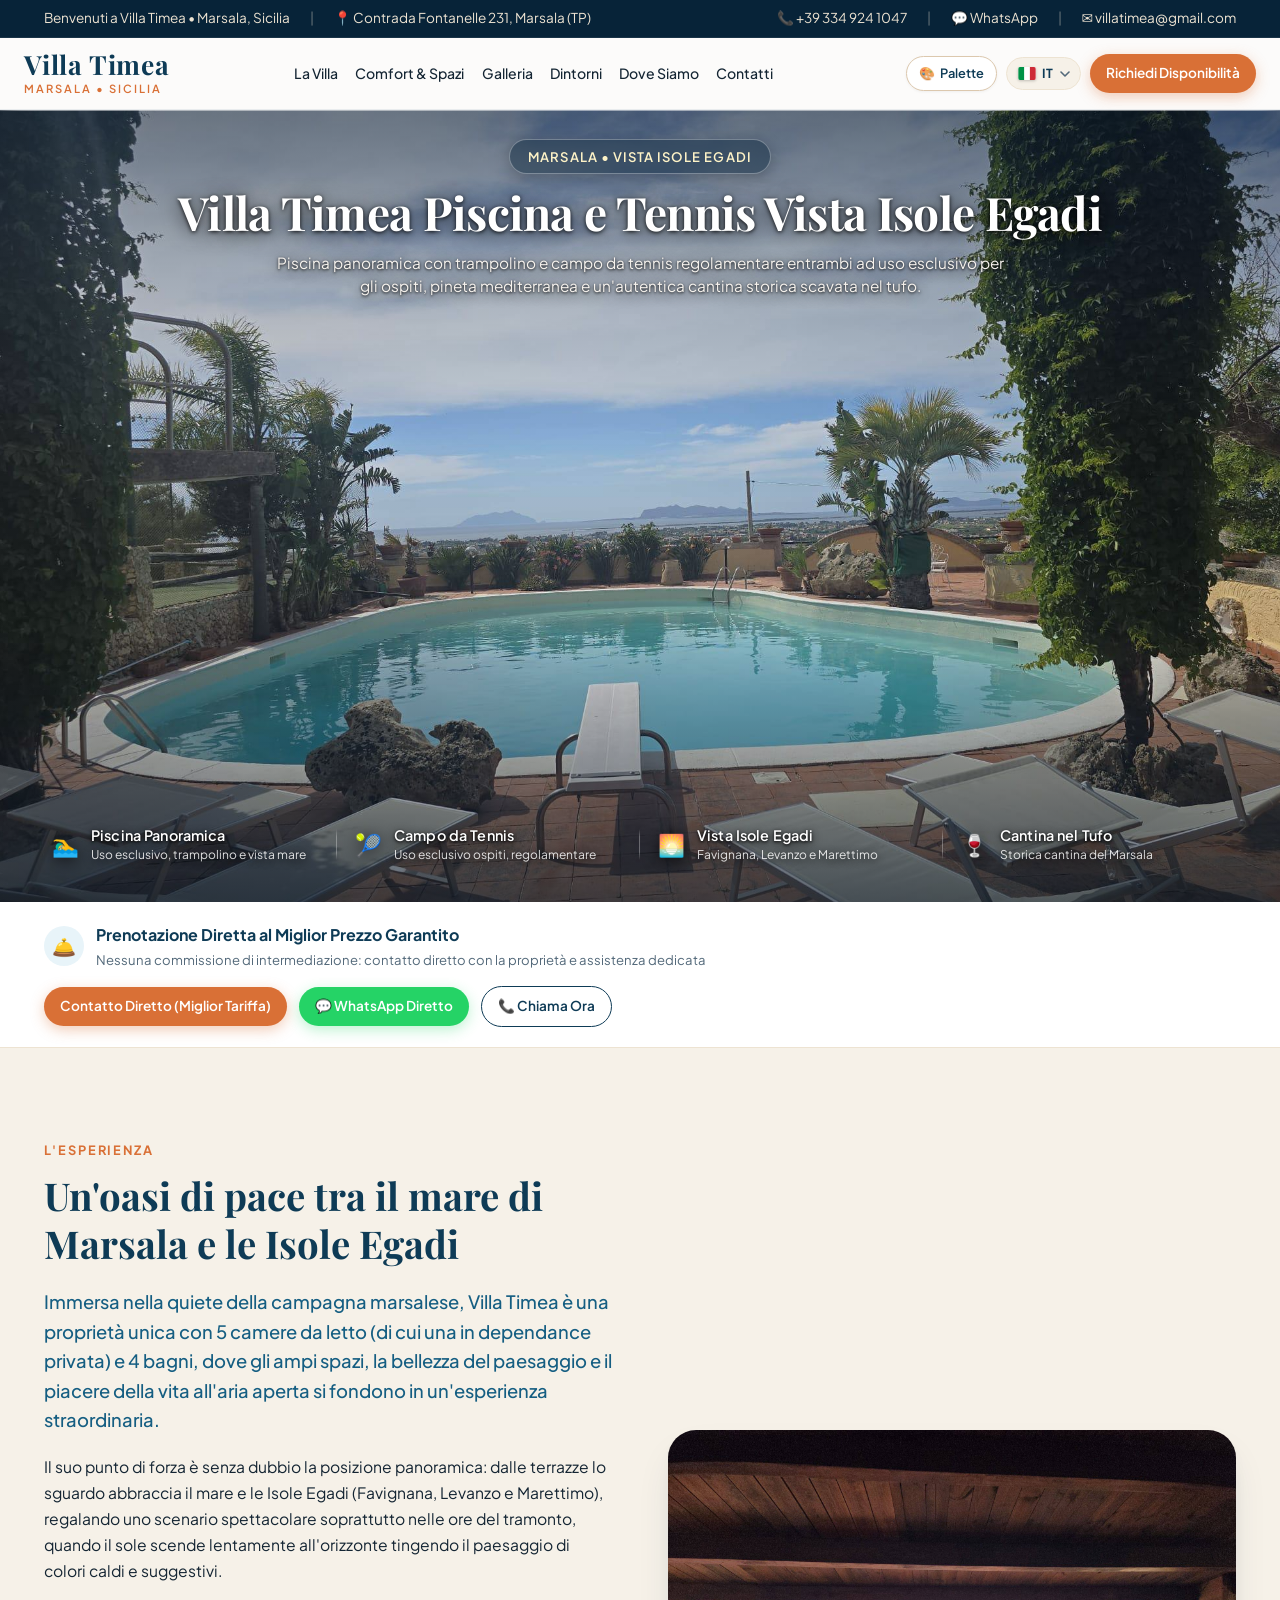
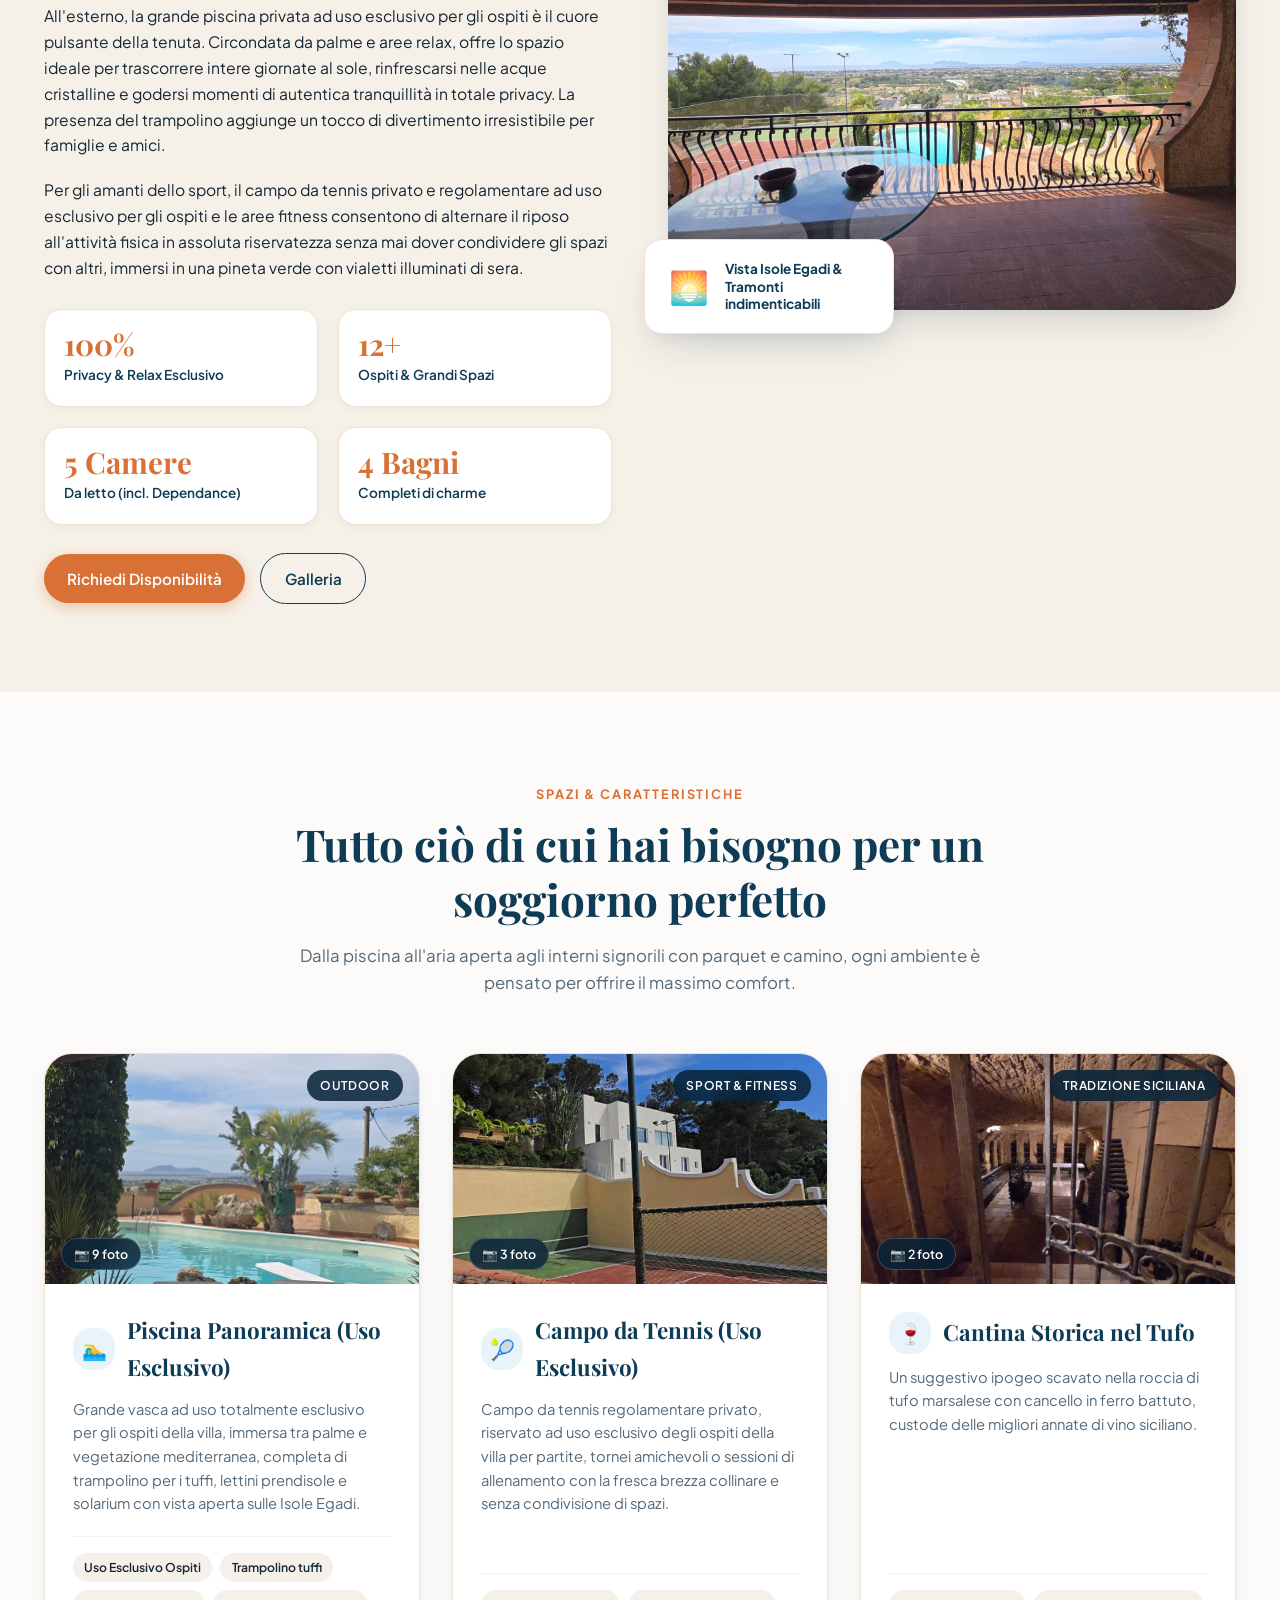
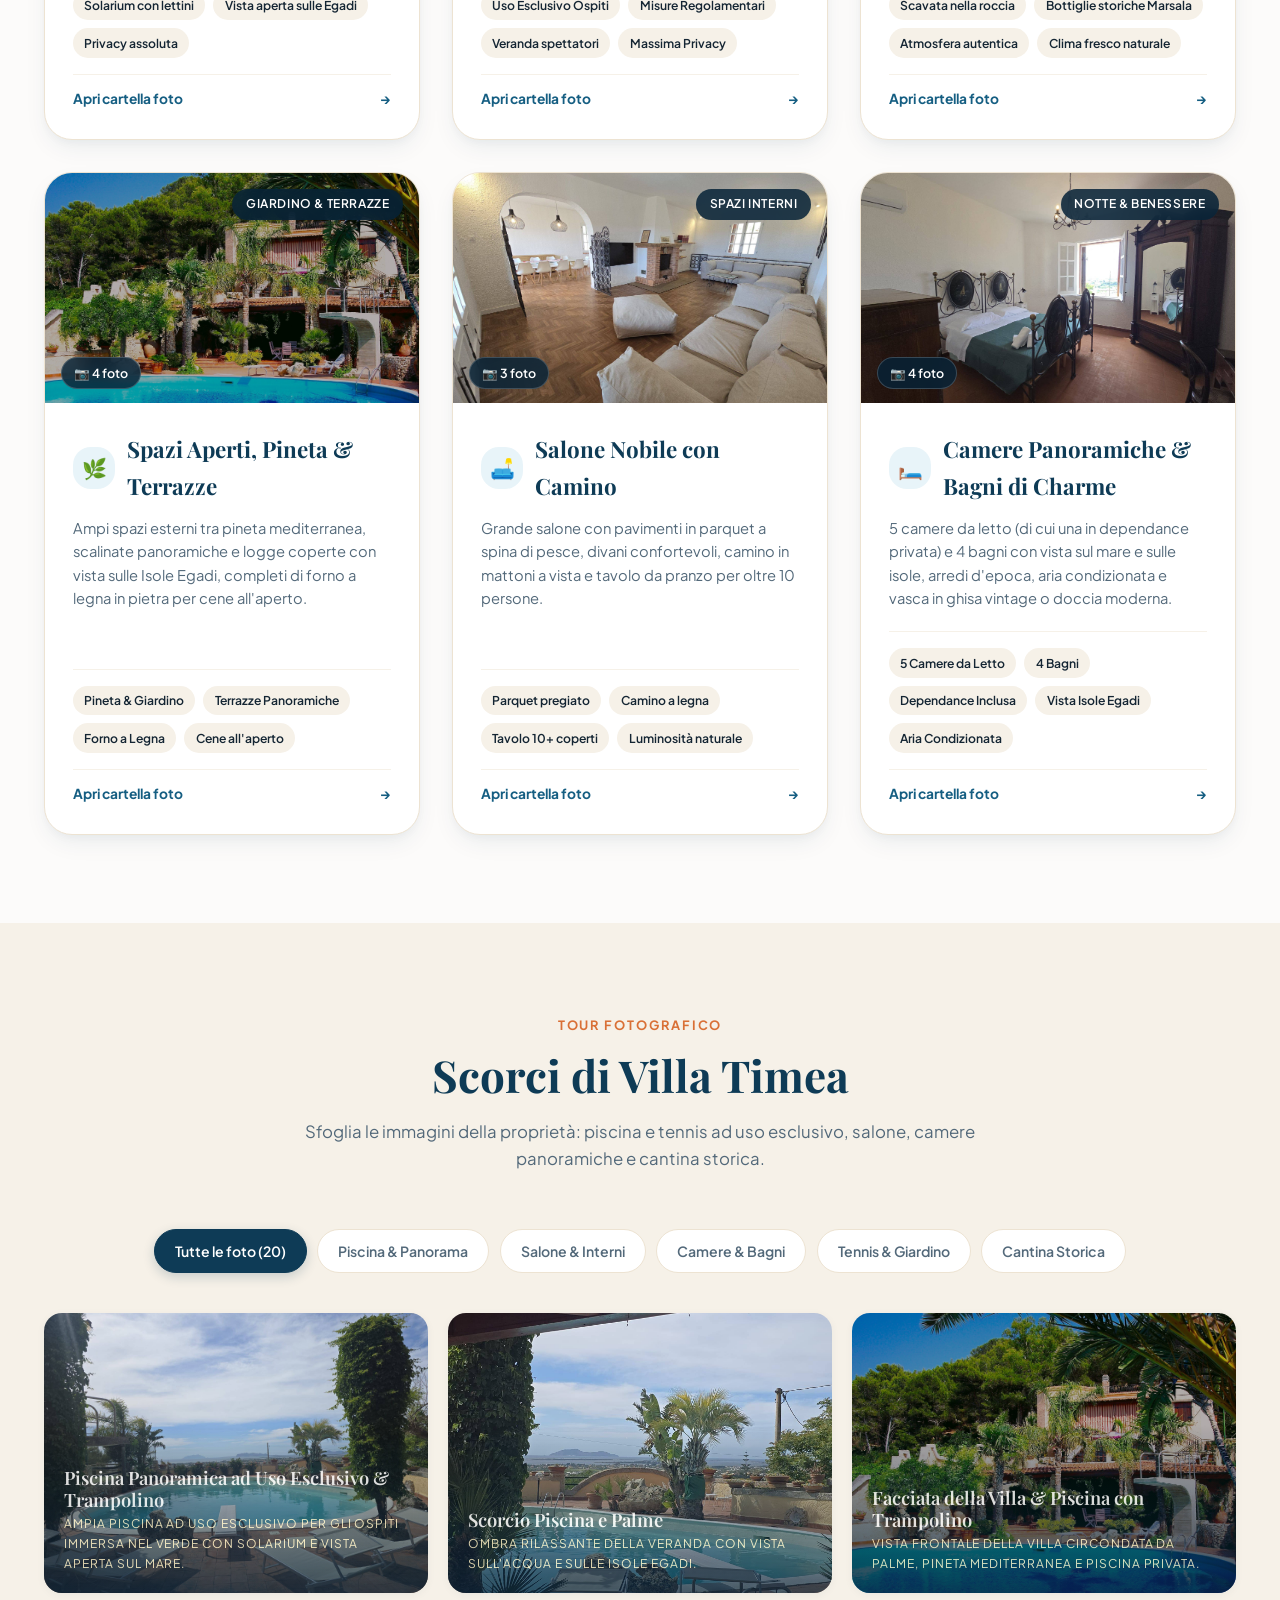
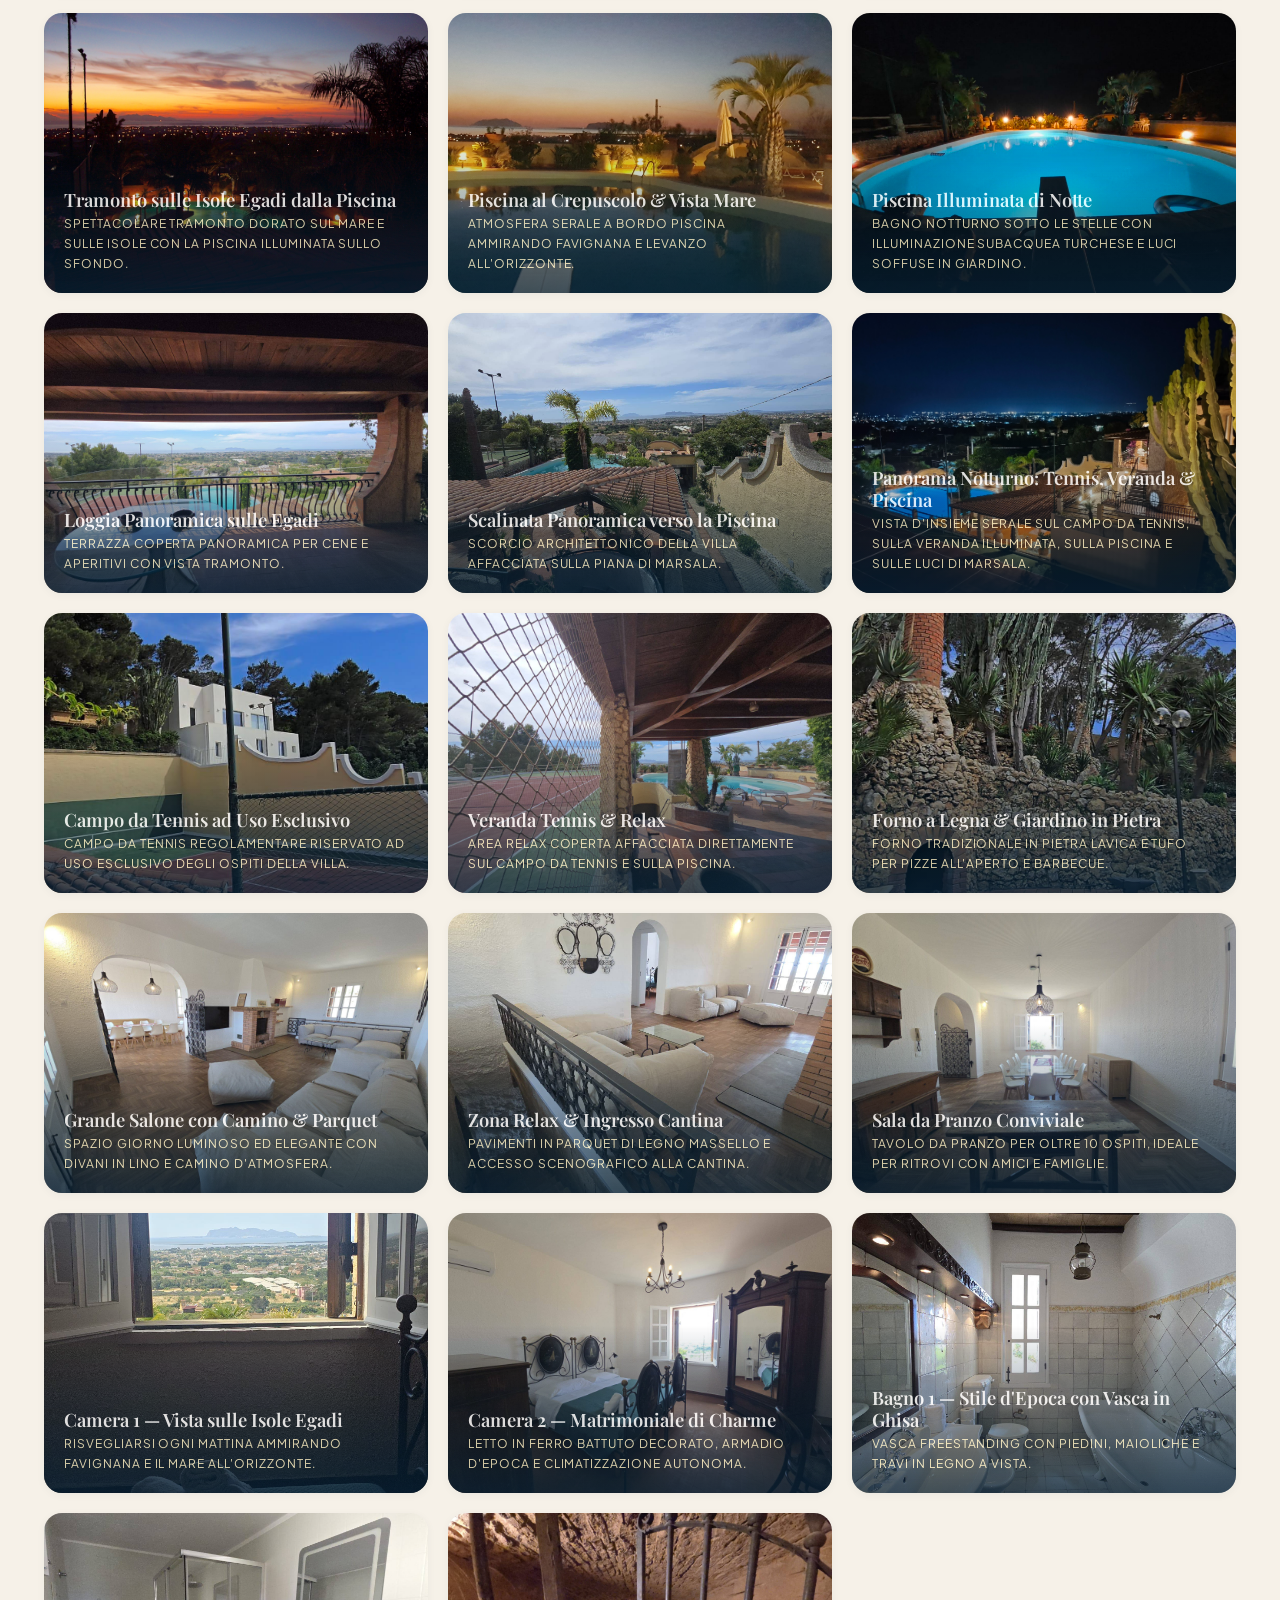
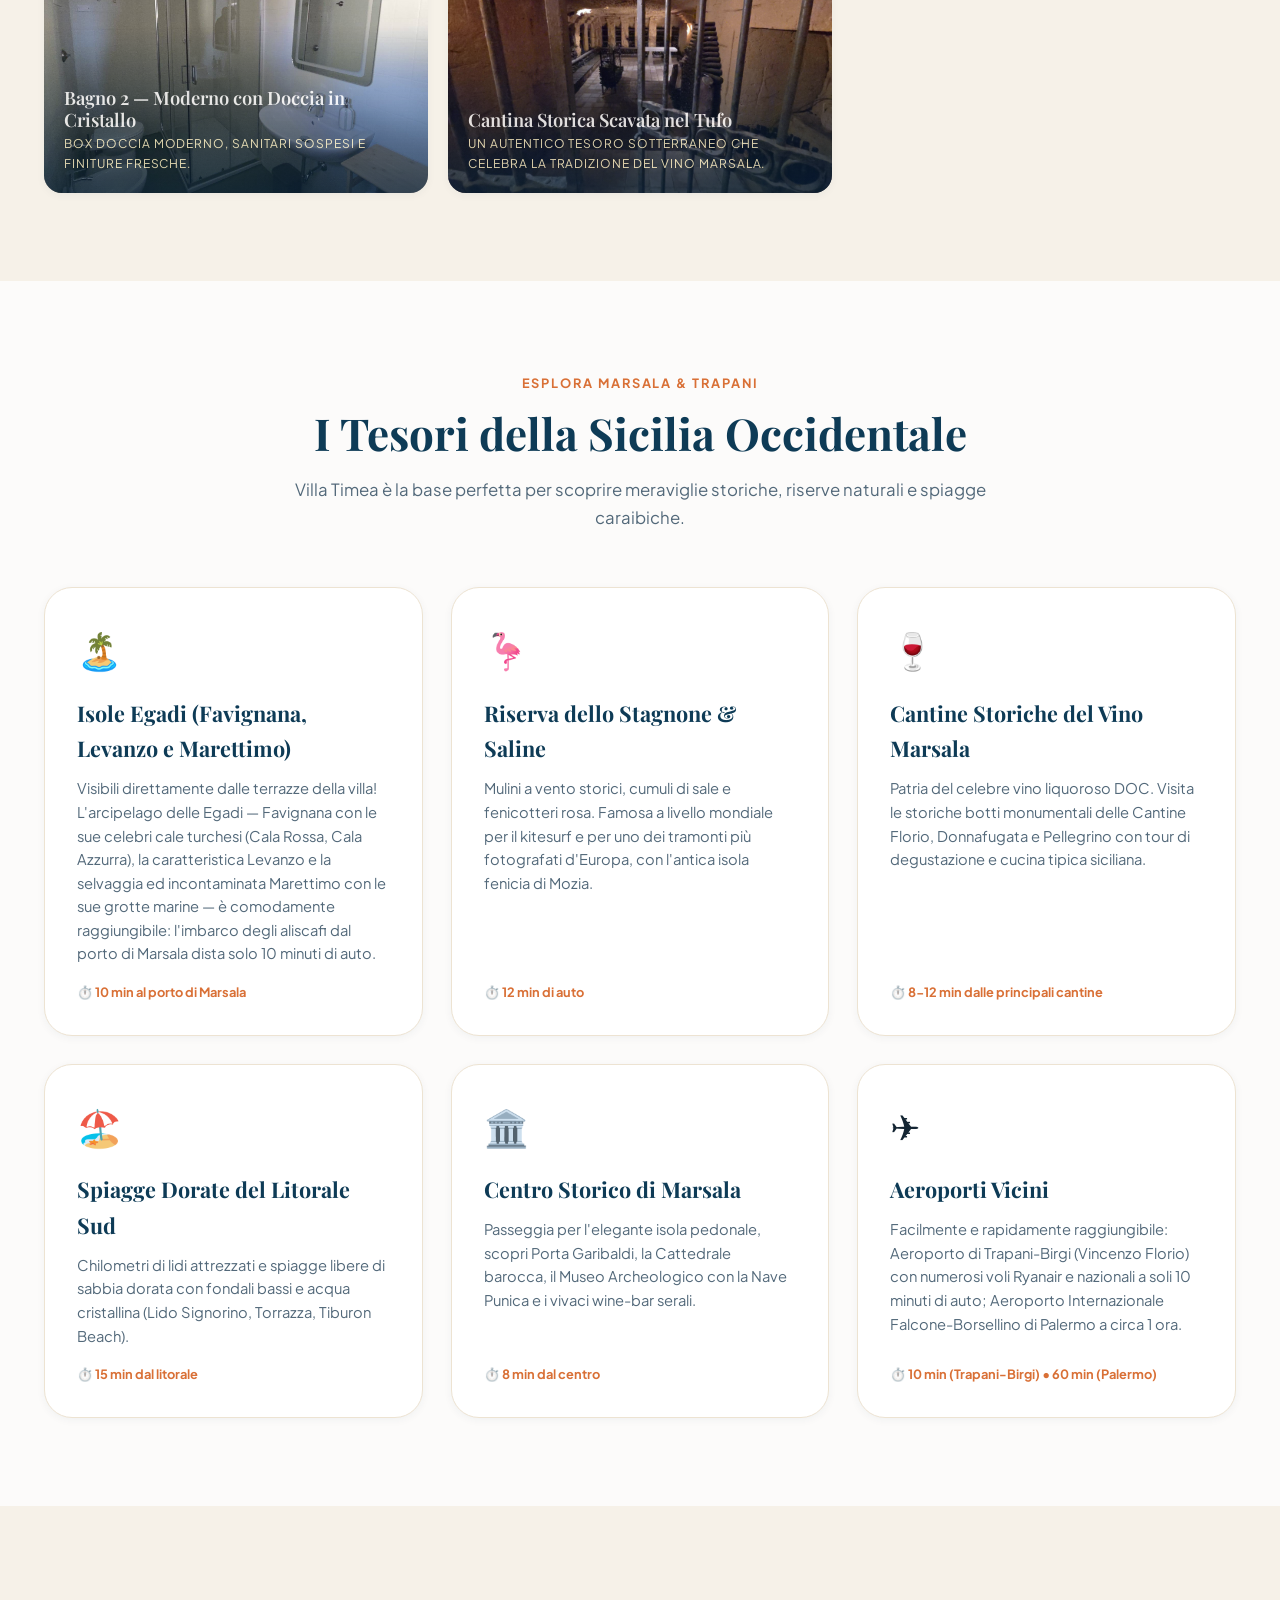
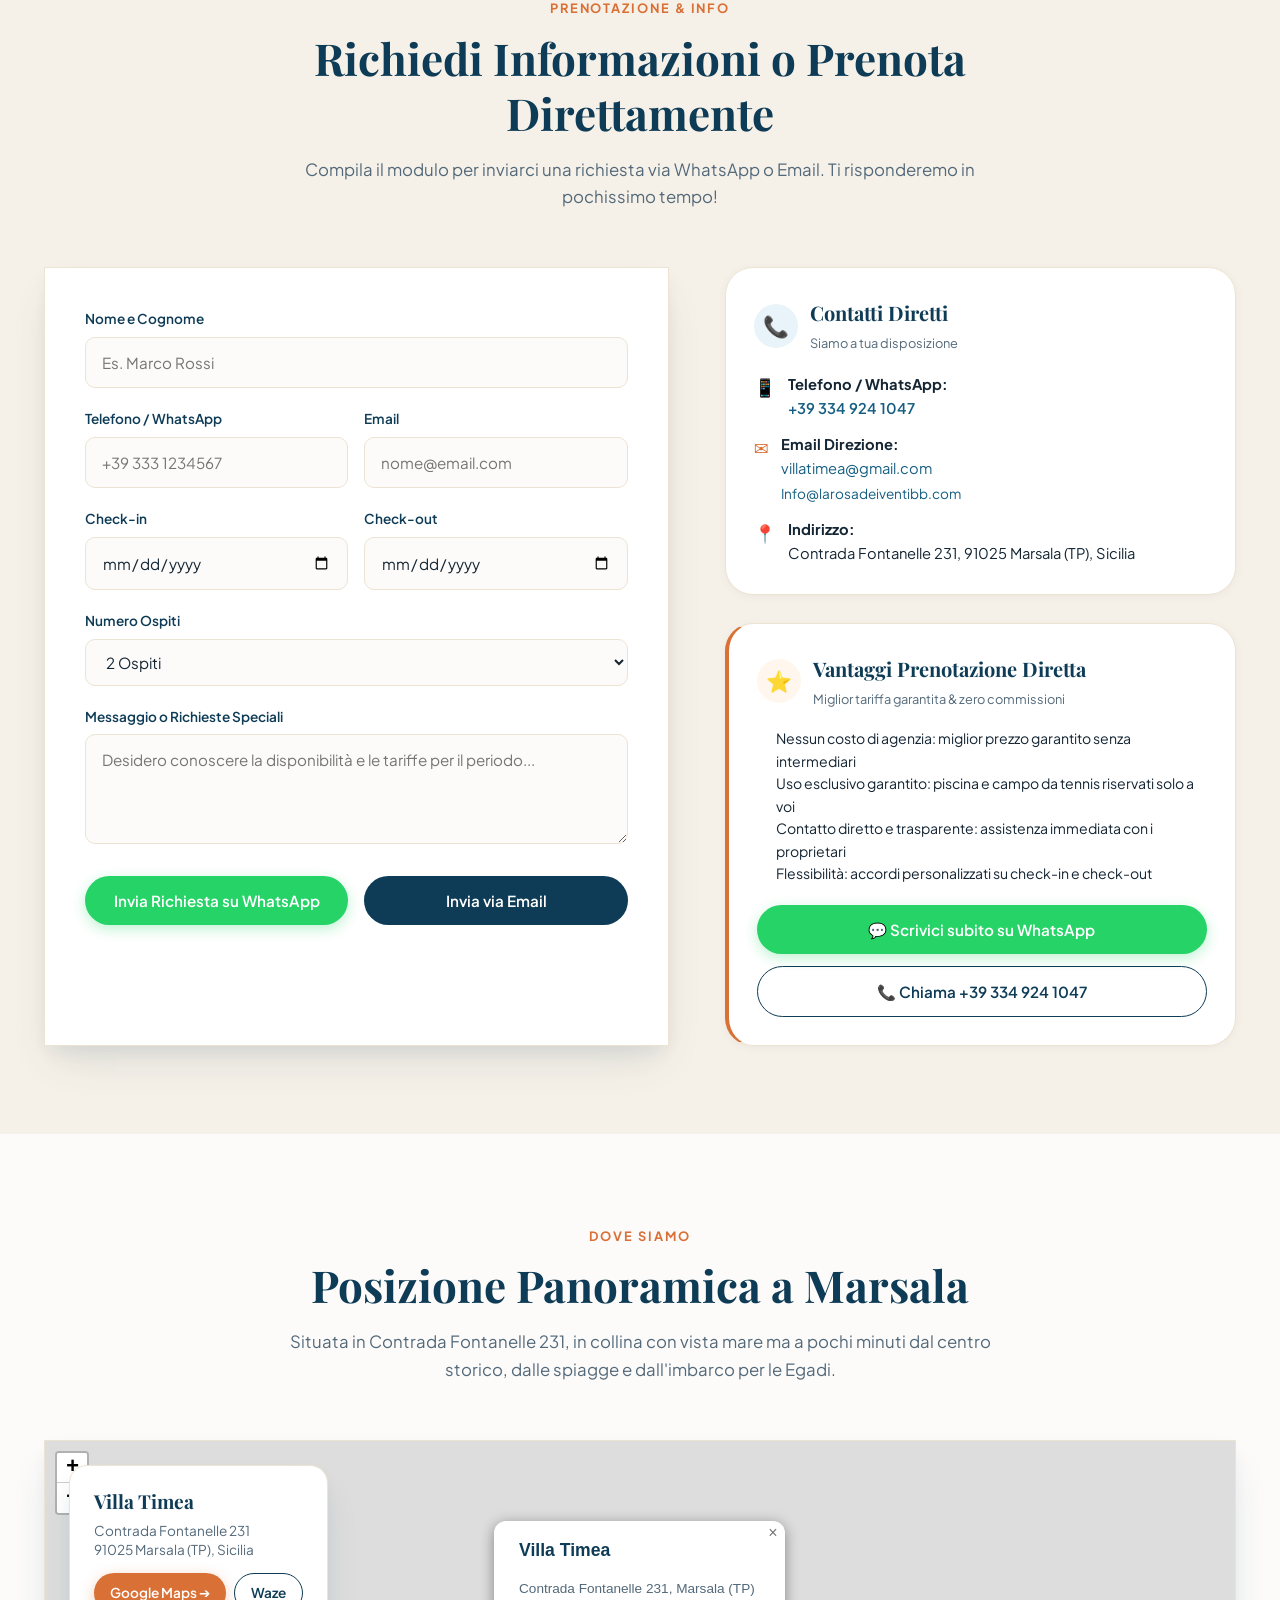
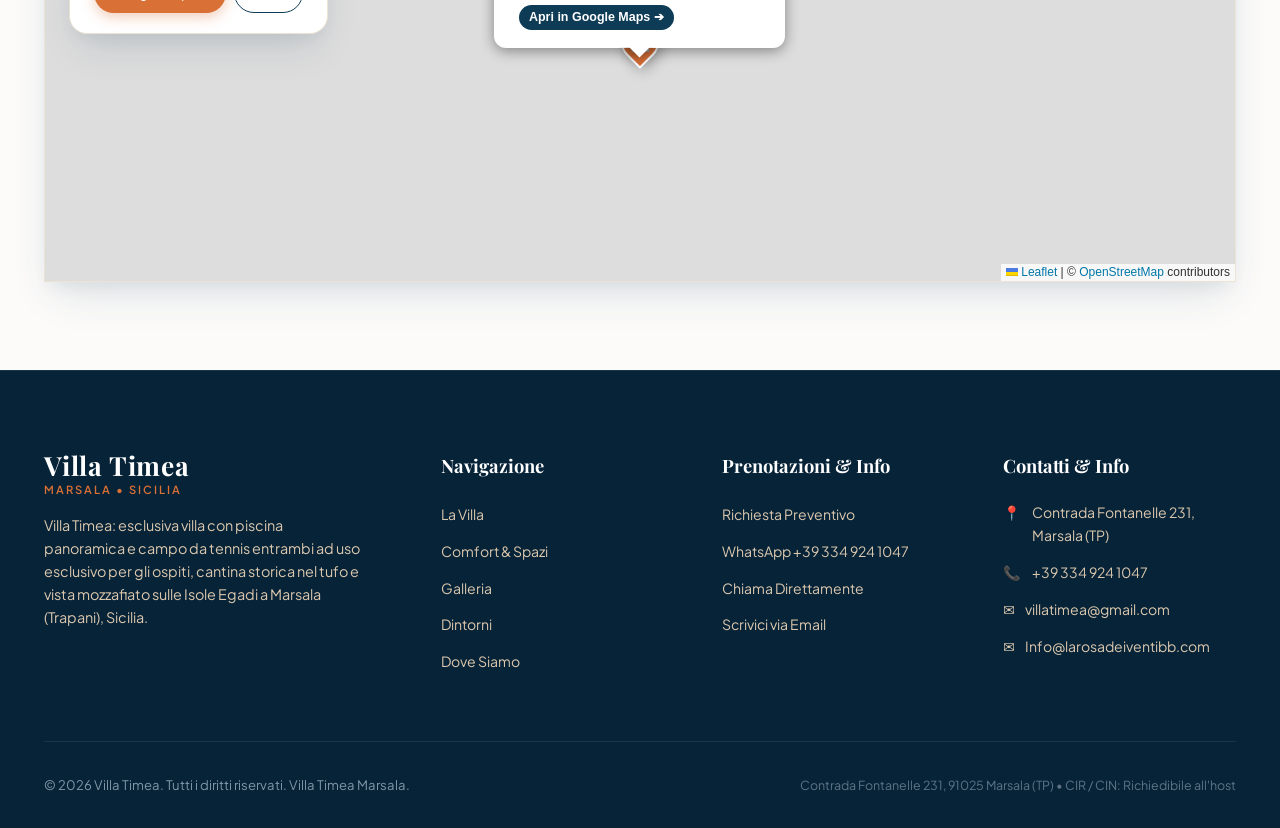
==== commit 0fb2c09a: "Rimossa sezione e libreria QR Code non necessaria" ====
--- a/index.html
+++ b/index.html
@@ -66,7 +66,6 @@
           <a href="#villa" class="nav-link" data-i18n="navAbout">La Villa</a>
           <a href="#comfort" class="nav-link" data-i18n="navComfort">Comfort & Spazi</a>
           <a href="#galleria" class="nav-link" data-i18n="navGallery">Galleria</a>
-          <a href="#qr-section" class="nav-link" data-i18n="navQr">QR Ospiti</a>
           <a href="#dintorni" class="nav-link" data-i18n="navTerritory">Dintorni</a>
           <a href="#posizione" class="nav-link" data-i18n="mapTag">Posizione</a>
           <a href="#contatti" class="nav-link" data-i18n="navContact">Contatti</a>
@@ -129,7 +128,6 @@
       <a href="#villa" data-i18n="navAbout">La Villa</a>
       <a href="#comfort" data-i18n="navComfort">Comfort & Spazi</a>
       <a href="#galleria" data-i18n="navGallery">Galleria</a>
-      <a href="#qr-section" data-i18n="navQr">QR Ospiti</a>
       <a href="#dintorni" data-i18n="navTerritory">Dintorni</a>
       <a href="#posizione" data-i18n="mapTag">Posizione</a>
       <a href="#contatti" data-i18n="navContact">Contatti</a>
@@ -597,63 +595,6 @@
     </div>
   </dialog>
 
-  <!-- QR Code & Guest Hub Section (Feature requested by user) -->
-  <section class="section section-aqua" id="qr-section">
-    <div class="container">
-      <div class="qr-section-card">
-        <div class="qr-info-content">
-          <span class="section-tag" data-i18n="qrTag">QR Code & Guida Ospiti</span>
-          <h2 class="section-title" data-i18n="qrTitle">Condividi la Villa & Accogli i tuoi Ospiti</h2>
-          <p class="section-desc" data-i18n="qrDesc" style="margin-bottom: 1.5rem;">
-            Questo sito è pensato per essere facilmente fruibile tramite QR Code: esponilo all'interno della villa, sui biglietti da visita o sul materiale promozionale per permettere agli ospiti di consultare mappa, contatti e servizi con una semplice scansione con lo smartphone.
-          </p>
-
-          <div style="display: flex; flex-direction: column; gap: 1rem; margin-bottom: 2rem;">
-            <div style="display: flex; align-items: center; gap: 0.75rem;">
-              <span style="font-size: 1.3rem;">📱</span>
-              <span style="font-size: 0.95rem; color: var(--c-navy); font-weight: 500;" data-i18n="qrBullet1">
-                Perfetto per QR posizionati in casa (Wi-Fi, regole, piscina e tennis ad uso esclusivo, contatti rapidi)
-              </span>
-            </div>
-            <div style="display: flex; align-items: center; gap: 0.75rem;">
-              <span style="font-size: 1.3rem;">🗺️</span>
-              <span style="font-size: 0.95rem; color: var(--c-navy); font-weight: 500;" data-i18n="qrBullet2">
-                Navigazione GPS one-touch verso Contrada Fontanelle 231
-              </span>
-            </div>
-            <div style="display: flex; align-items: center; gap: 0.75rem;">
-              <span style="font-size: 1.3rem;">🌐</span>
-              <span style="font-size: 0.95rem; color: var(--c-navy); font-weight: 500;" data-i18n="qrBullet3">
-                Multilingue Italiano / Inglese / Tedesco con cambio istantaneo per ospiti internazionali
-              </span>
-            </div>
-          </div>
-
-          <div class="qr-actions">
-            <button type="button" class="btn btn-primary" id="qr-download-btn" data-i18n="qrBtnDownload">
-              📥 Scarica QR Code (PNG)
-            </button>
-            <button type="button" class="btn btn-outline" id="qr-print-btn" data-i18n="qrBtnPrint">
-              🖨️ Stampa Scheda Villa
-            </button>
-          </div>
-        </div>
-
-        <div class="qr-box-wrap">
-          <div id="qr-canvas-holder">
-            <!-- Dynamic QR Code rendered via local qrcode.min.js -->
-          </div>
-          <div style="font-weight: 700; color: var(--c-navy); font-size: 1.05rem; margin-bottom: 0.25rem;" data-i18n="qrScanTitle">
-            Scansiona con la Fotocamera
-          </div>
-          <div style="font-size: 0.8rem; color: var(--c-text-muted);" data-i18n="qrScanSub">
-            Apri direttamente questo sito sul tuo smartphone
-          </div>
-        </div>
-      </div>
-    </div>
-  </section>
-
   <!-- Marsala & Surroundings / Territory -->
   <section class="section" id="dintorni">
     <div class="container">
@@ -910,7 +851,6 @@
             <li><a href="#villa" data-i18n="navAbout">La Villa</a></li>
             <li><a href="#comfort" data-i18n="navComfort">Comfort & Spazi</a></li>
             <li><a href="#galleria" data-i18n="navGallery">Galleria Fotografica</a></li>
-            <li><a href="#qr-section" data-i18n="navQr">QR Code Ospiti</a></li>
             <li><a href="#dintorni" data-i18n="navTerritory">Dintorni & Mare</a></li>
             <li><a href="#posizione" data-i18n="mapTag">Posizione</a></li>
           </ul>
@@ -1088,10 +1028,7 @@
   <!-- Local Leaflet Map JS -->
   <script src="assets/js/leaflet.js"></script>
 
-  <!-- Local QRCode Generator JS -->
-  <script src="assets/js/qrcode.min.js"></script>
-
   <!-- Main Website Script -->
-  <script src="assets/js/main.js?v=3.9"></script>
+  <script src="assets/js/main.js?v=4.0"></script>
 </body>
 </html>
--- a/assets/css/style.css
+++ b/assets/css/style.css
@@ -2017,7 +2017,7 @@
   }
 }
 
-/* General Modal Content Styling (QR Code & Inquiry Dialogs) */
+/* General Modal Content Styling (Dialogs) */
 .modal-card {
   background: var(--c-white);
   border-radius: var(--radius-lg);
@@ -2065,52 +2065,6 @@
 .modal-close-btn:hover {
   background: var(--c-sand-200);
   color: var(--c-navy);
-}
-
-/* QR Code Section & Modal */
-.qr-section-card {
-  background: var(--c-white);
-  border-radius: var(--radius-xl);
-  padding: 3.5rem;
-  box-shadow: var(--shadow-lg);
-  border: 1px solid var(--c-sand-200);
-  display: grid;
-  grid-template-columns: 1.2fr 0.8fr;
-  gap: 3.5rem;
-  align-items: center;
-}
-
-.qr-box-wrap {
-  display: flex;
-  flex-direction: column;
-  align-items: center;
-  justify-content: center;
-  background: var(--c-aqua-soft);
-  padding: 2rem;
-  border-radius: var(--radius-lg);
-  border: 2px dashed var(--c-sea-blue);
-  text-align: center;
-}
-
-#qr-canvas-holder {
-  background: var(--c-white);
-  padding: 1rem;
-  border-radius: var(--radius-md);
-  box-shadow: var(--shadow-sm);
-  margin-bottom: 1rem;
-}
-
-#qr-canvas-holder canvas,
-#qr-canvas-holder img {
-  display: block;
-  margin: 0 auto;
-}
-
-.qr-actions {
-  display: flex;
-  gap: 0.75rem;
-  flex-wrap: wrap;
-  justify-content: center;
 }
 
 /* Territory / Dintorni Cards */
@@ -2488,10 +2442,6 @@
     grid-template-columns: 1fr;
     gap: 2.5rem;
   }
-  .qr-section-card {
-    grid-template-columns: 1fr;
-    padding: 2.25rem;
-  }
   .story-badge-floating {
     position: static;
     margin-top: 1.25rem;
@@ -2810,9 +2760,6 @@
   .gallery-grid {
     grid-template-columns: repeat(2, minmax(0, 1fr));
     gap: 0.65rem;
-  }
-  .qr-section-card {
-    padding: 1.5rem 1rem;
   }
   .booking-form-wrap {
     padding: 1.5rem 1rem;
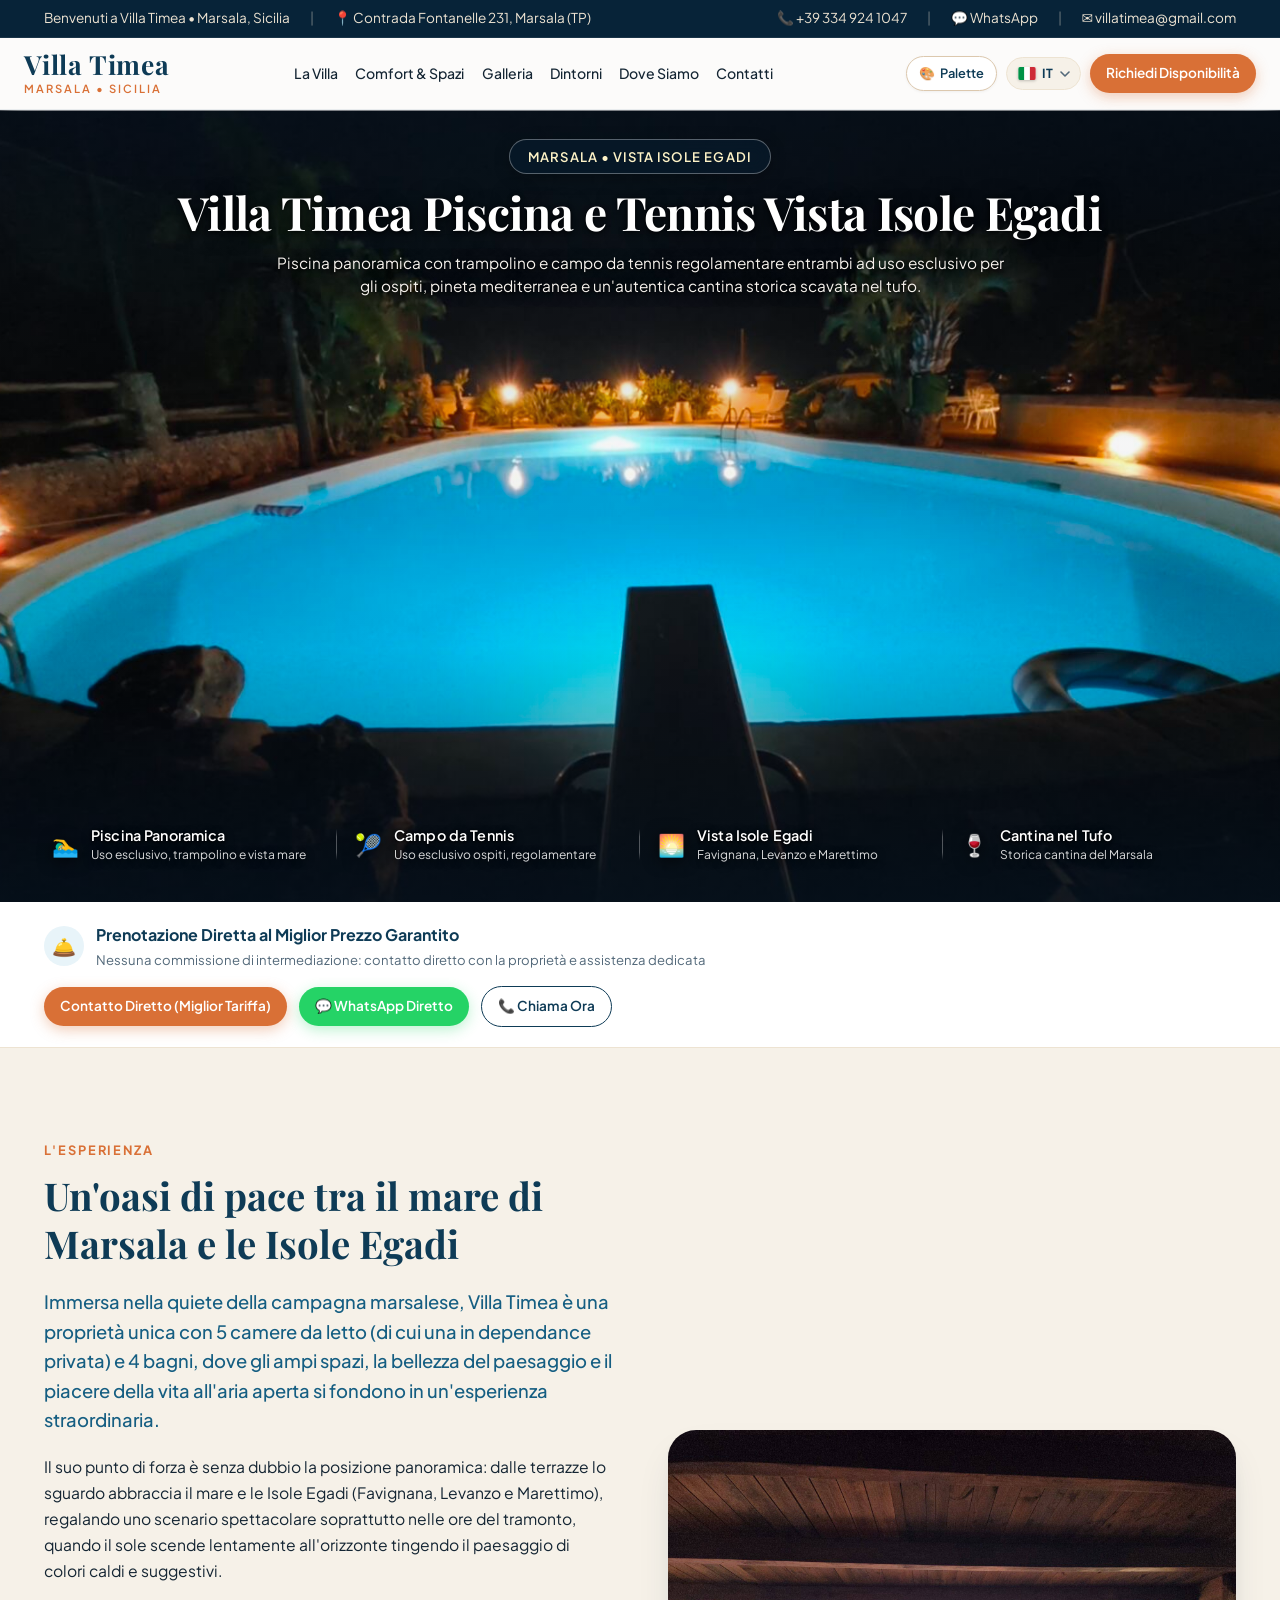
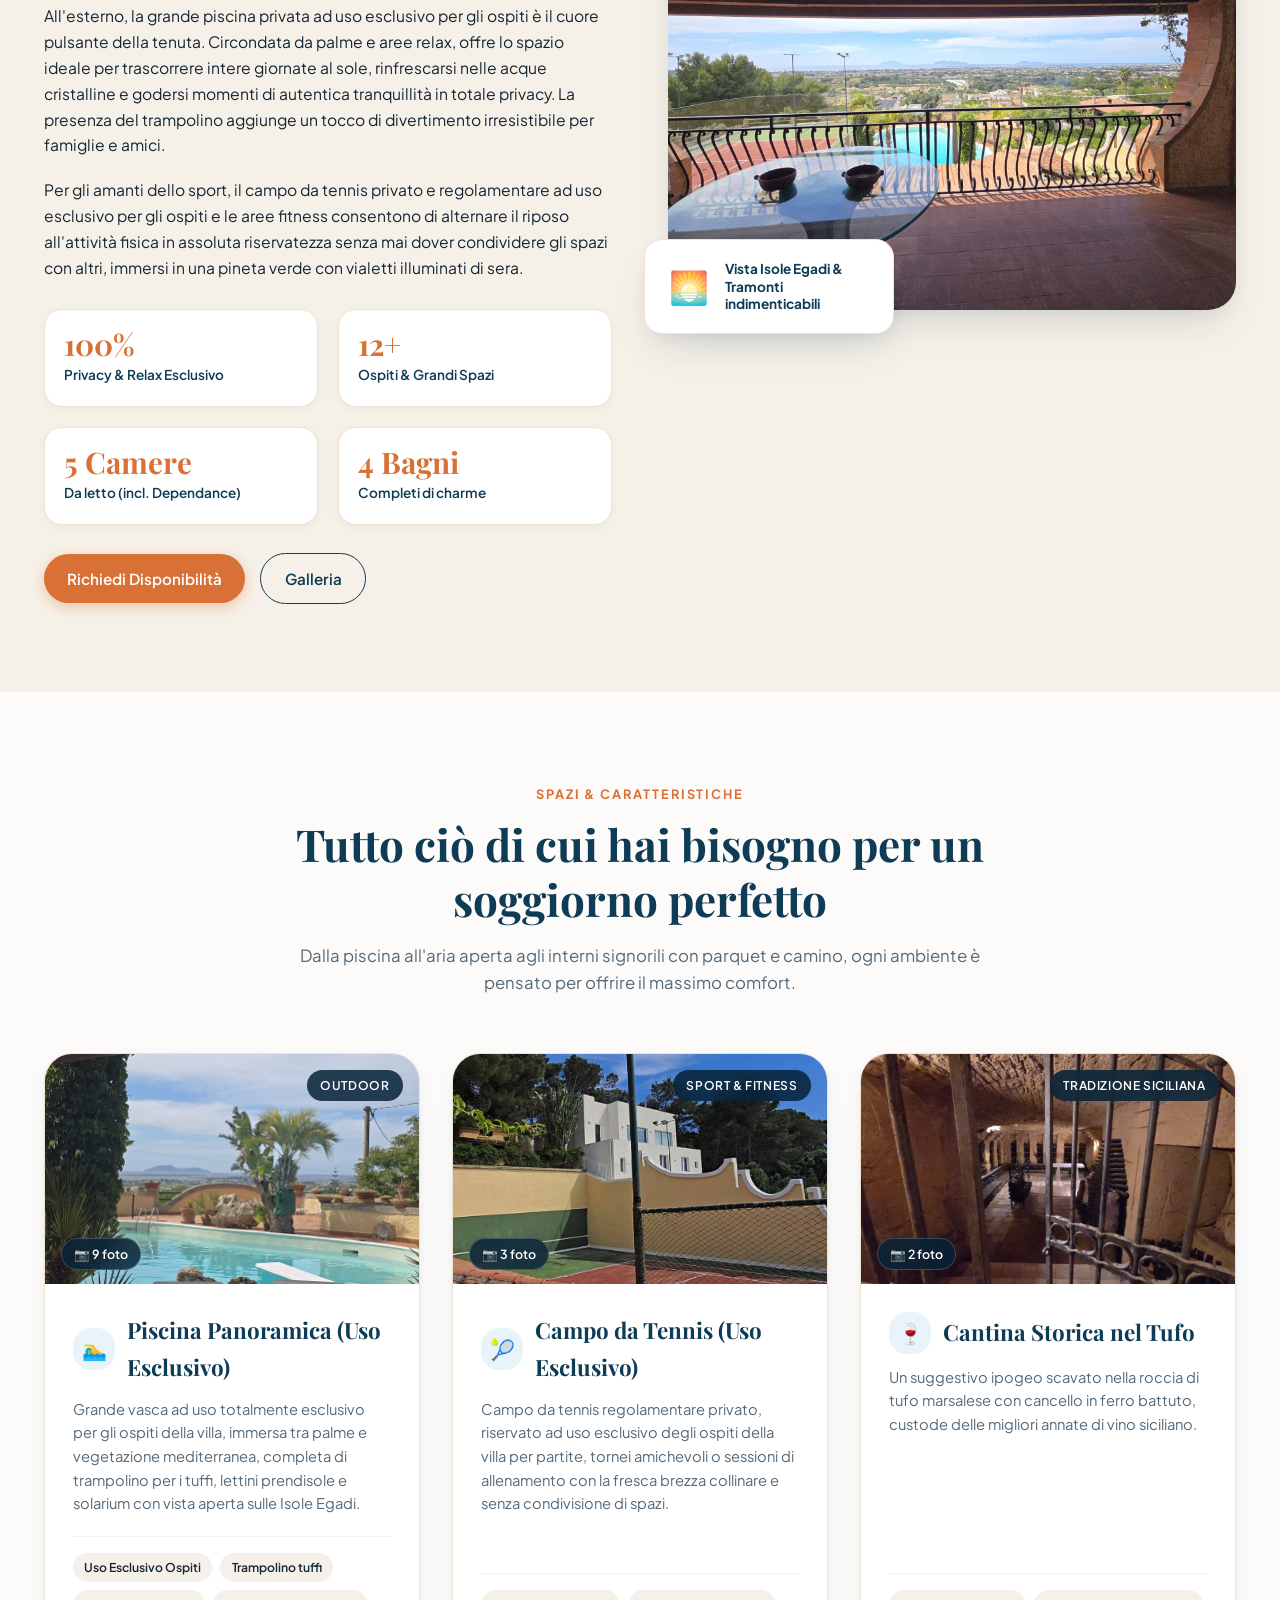
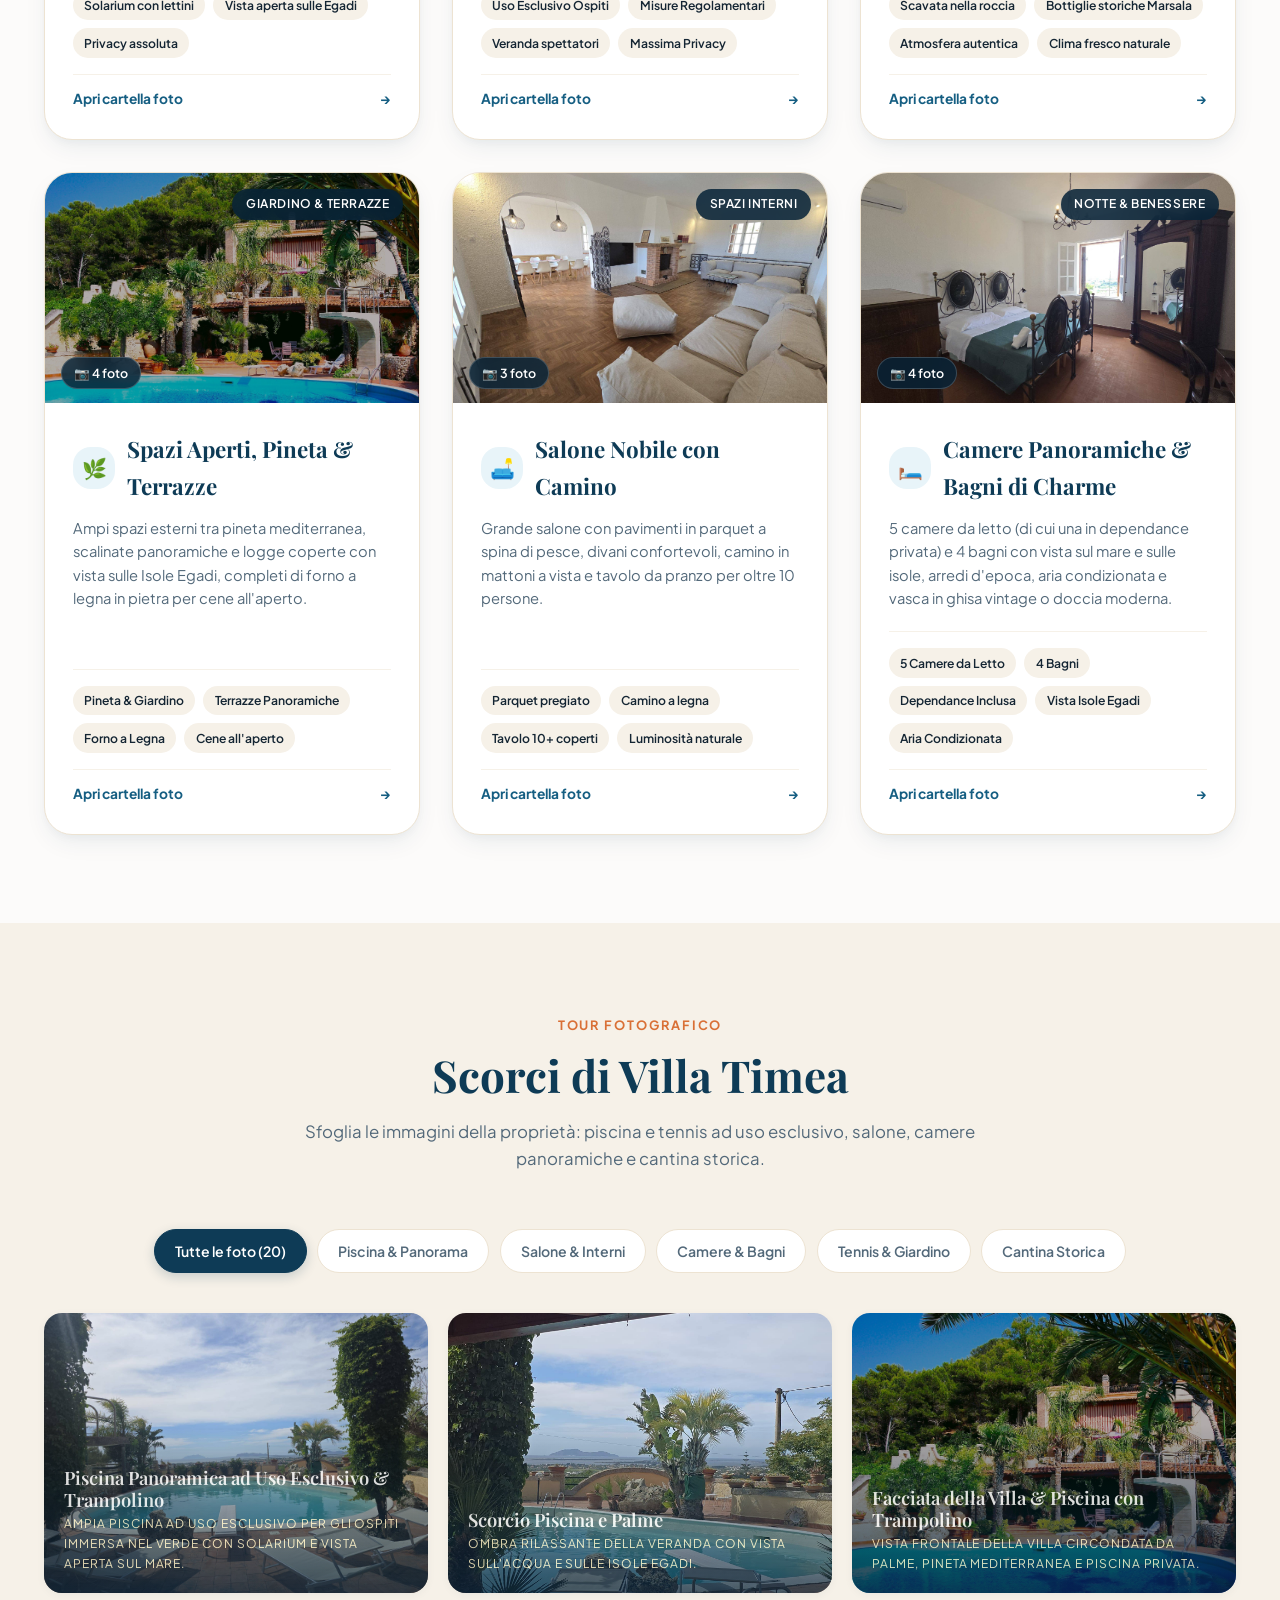
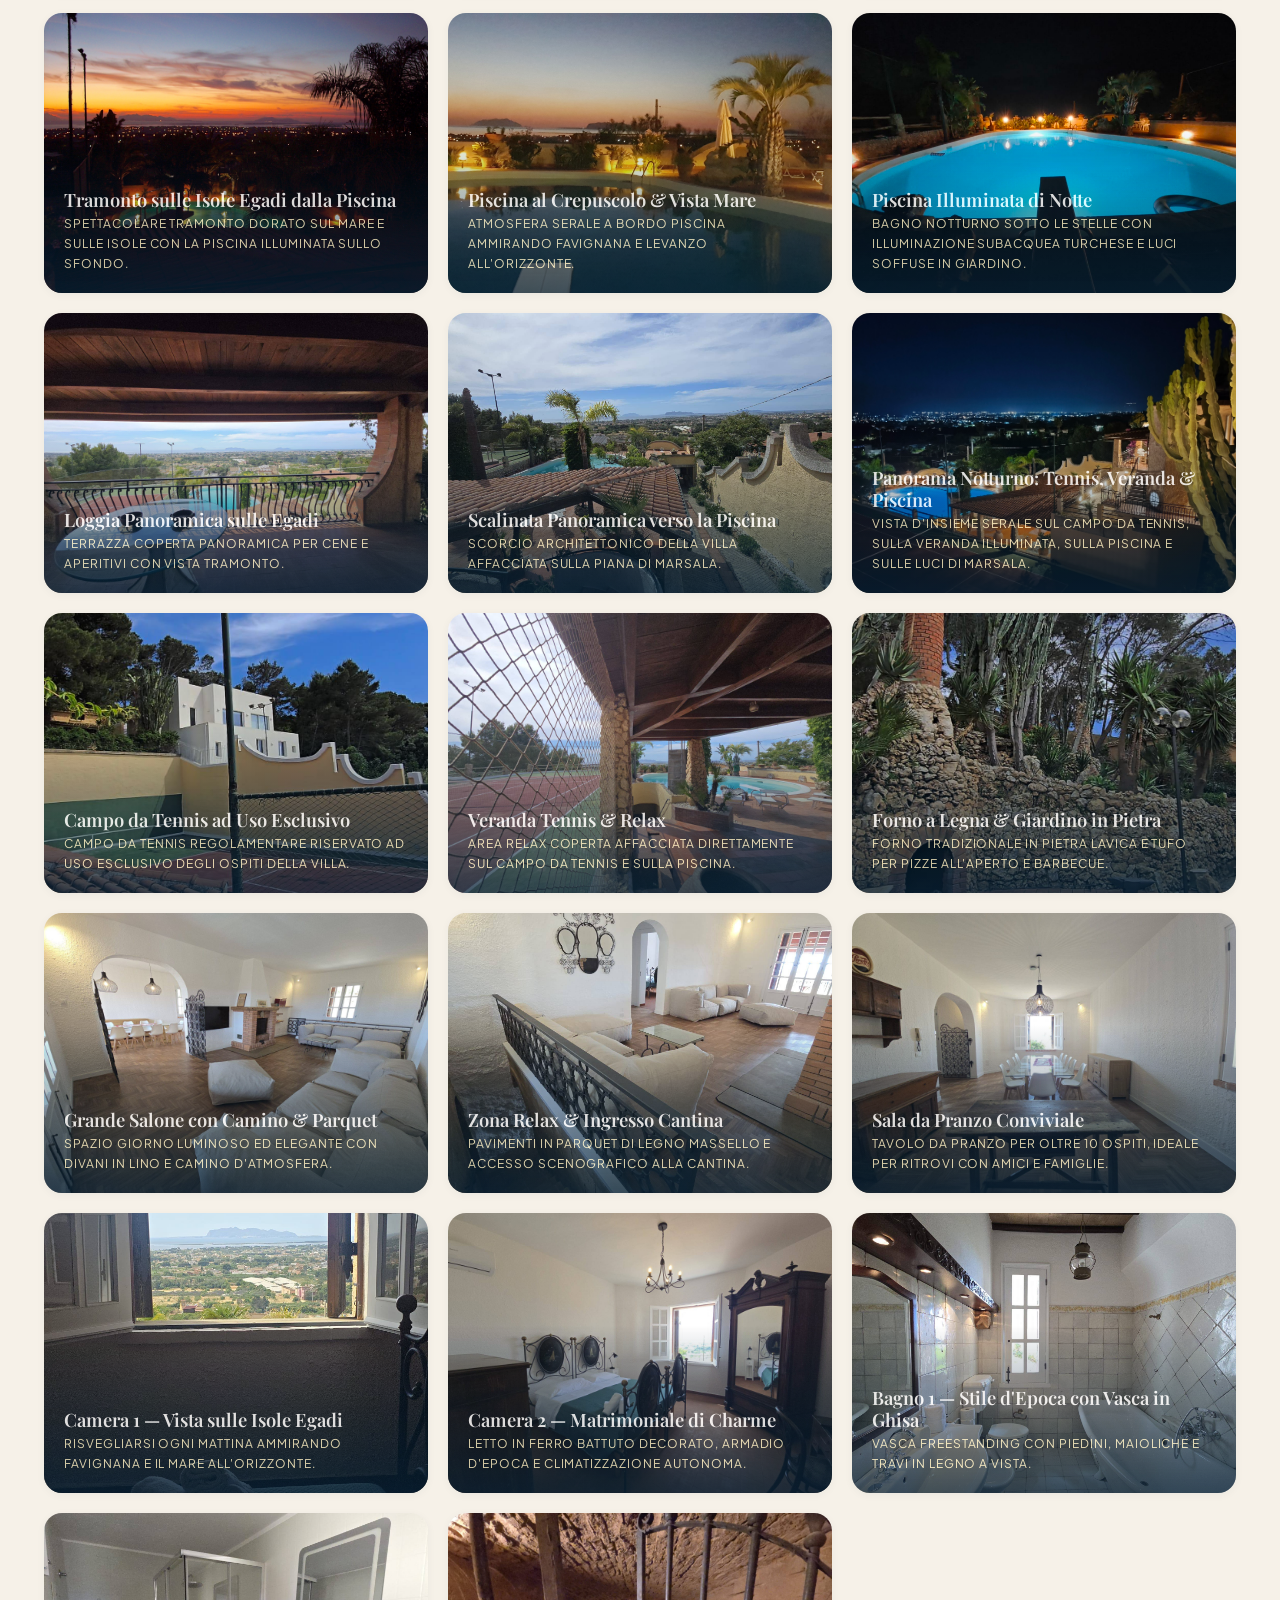
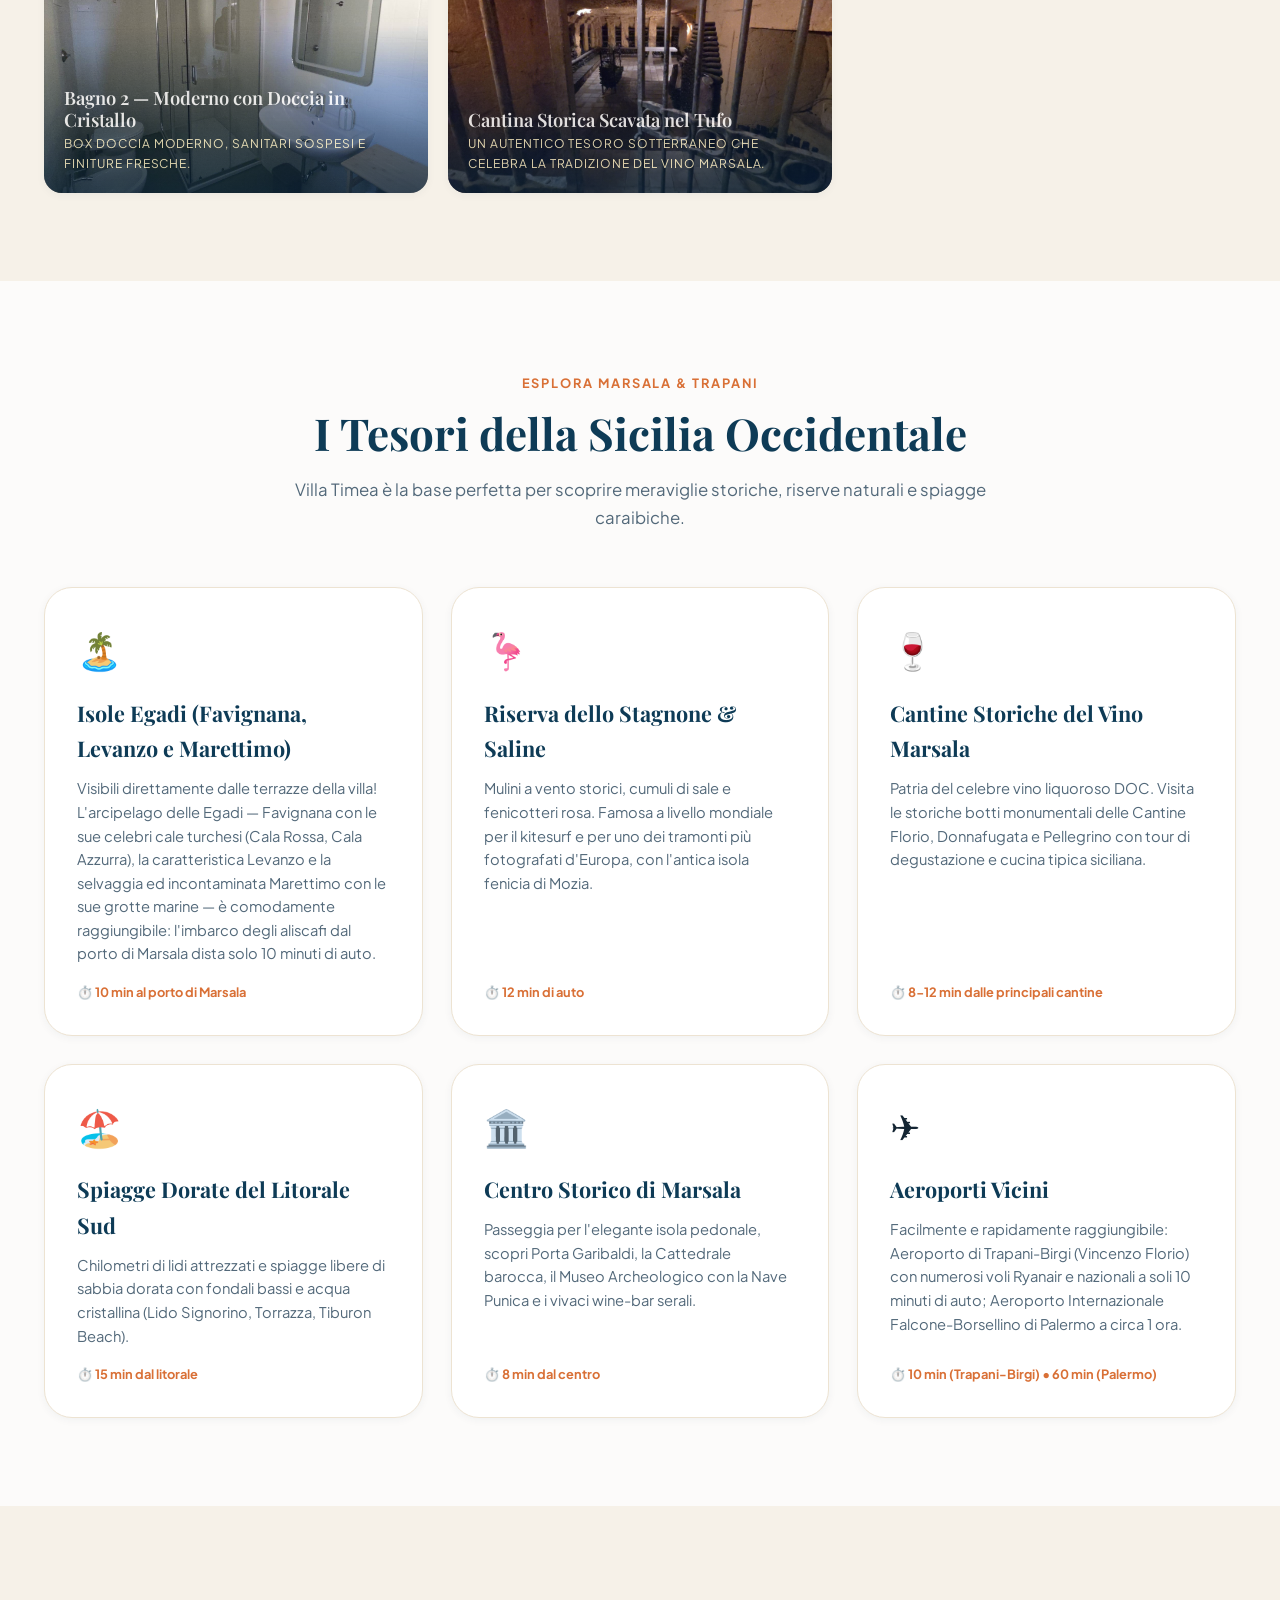
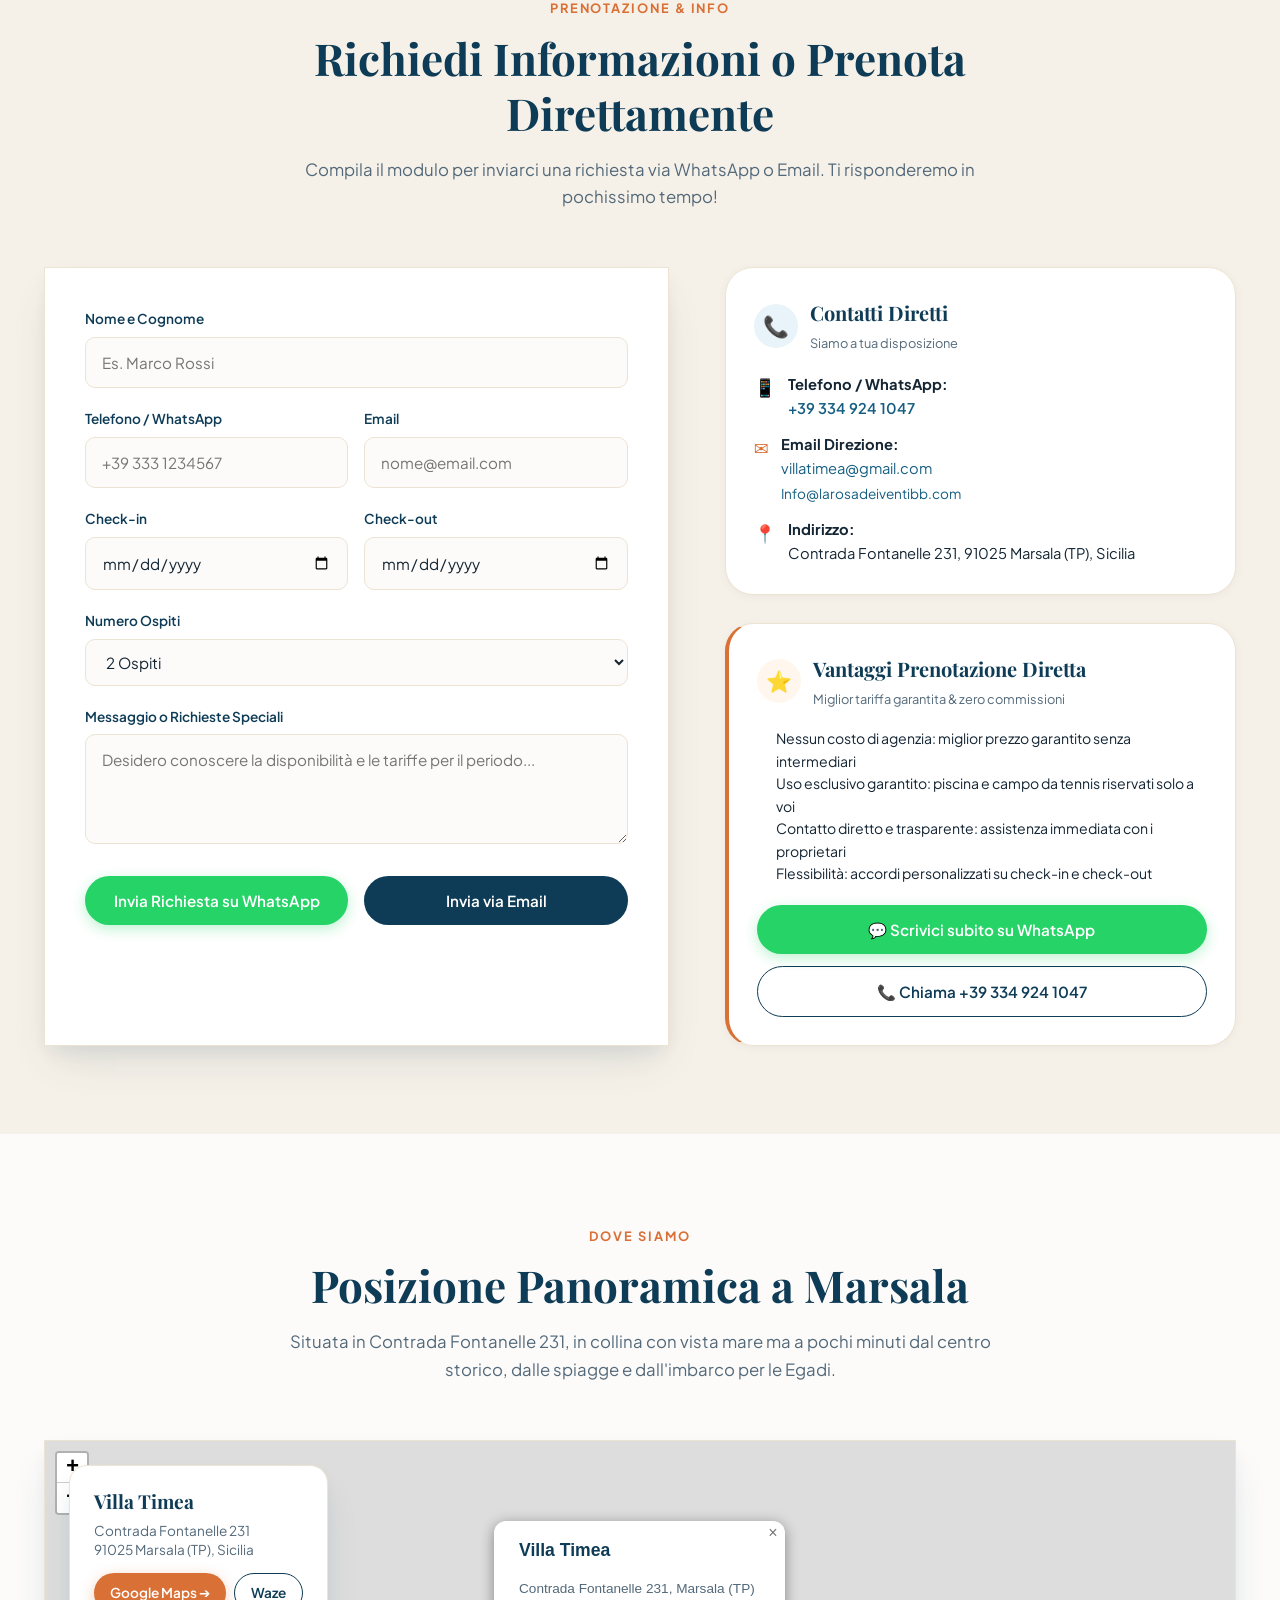
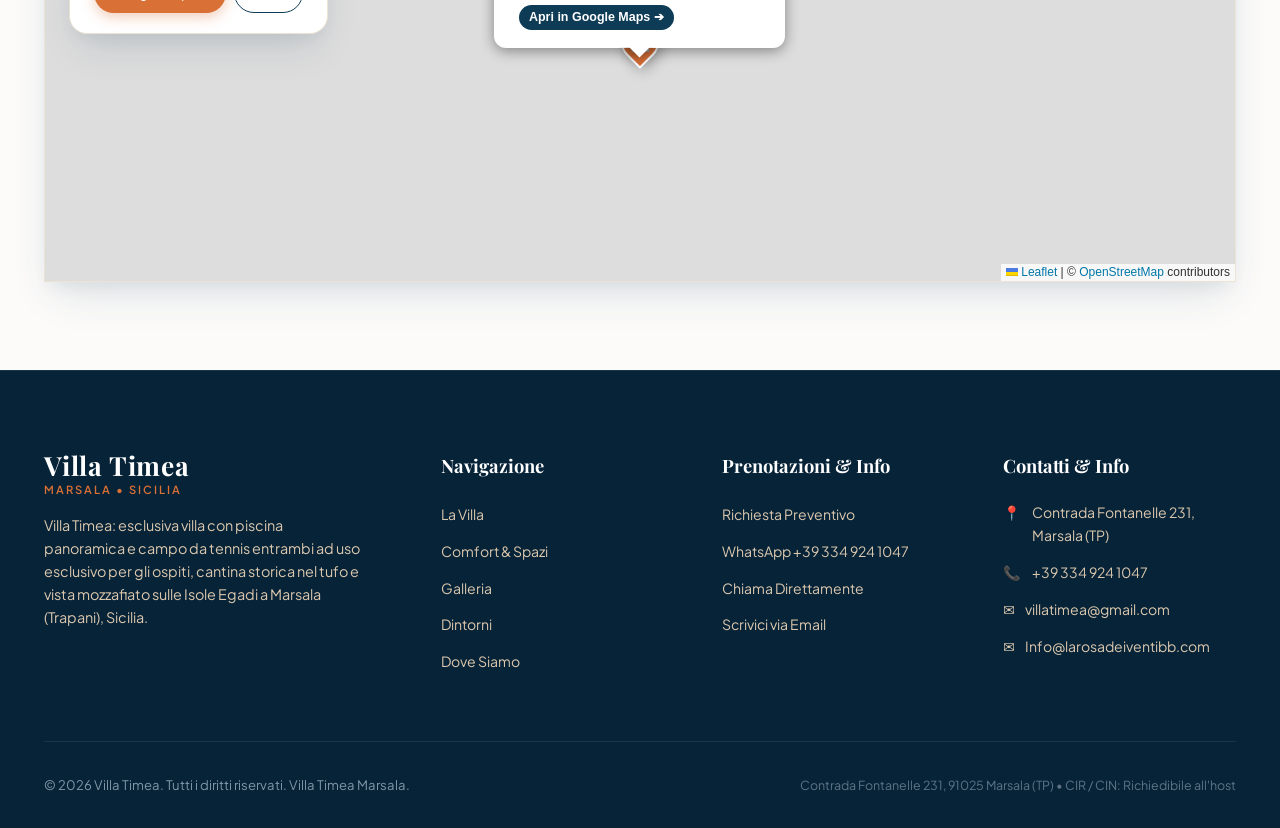
==== commit fe927f4b: "Impostata foto piscina illuminata di notte come immagine iniziale hero" ====
--- a/index.html
+++ b/index.html
@@ -14,7 +14,7 @@
   <meta property="og:type" content="website">
   <meta property="og:title" content="Villa Timea Piscina e Tennis Vista Isole Egadi | Marsala, Sicilia">
   <meta property="og:description" content="Piscina panoramica e campo da tennis ad uso esclusivo per gli ospiti, cantina storica nel tufo e vista sulle Isole Egadi. Scopri la villa e prenota direttamente.">
-  <meta property="og:image" content="assets/images/piscina-panorama.jpg">
+  <meta property="og:image" content="assets/images/piscina-notte-illuminata.jpg">
   <meta property="twitter:card" content="summary_large_image">
 
   <!-- Favicon -->
@@ -166,7 +166,7 @@
   <!-- Hero Section -->
   <section class="hero" id="home">
     <div class="hero-bg">
-      <img src="assets/images/piscina-panorama.jpg" alt="Piscina panoramica con trampolino e vista sulle Isole Egadi a Villa Timea, Marsala">
+      <img src="assets/images/piscina-notte-illuminata.jpg" alt="Piscina panoramica con trampolino illuminata di notte ad uso esclusivo a Villa Timea, Marsala">
     </div>
     <div class="hero-overlay"></div>
 
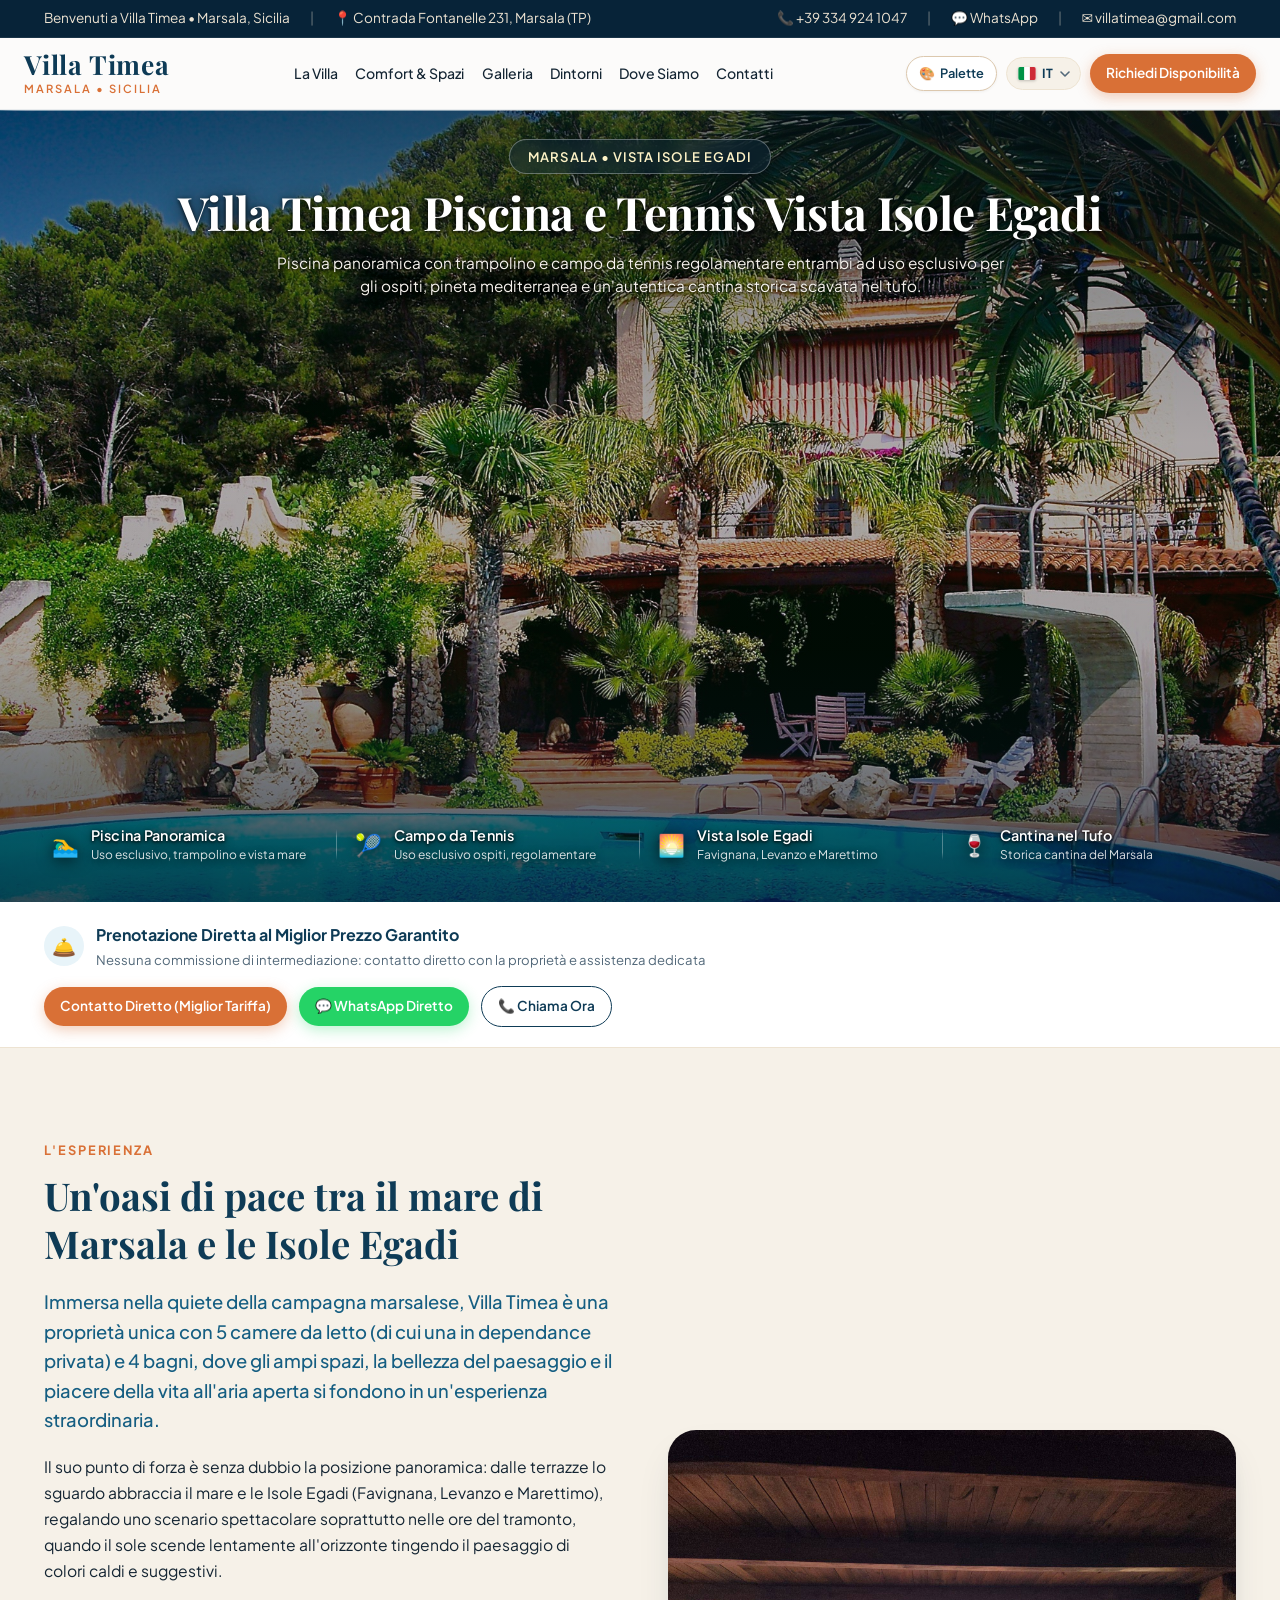
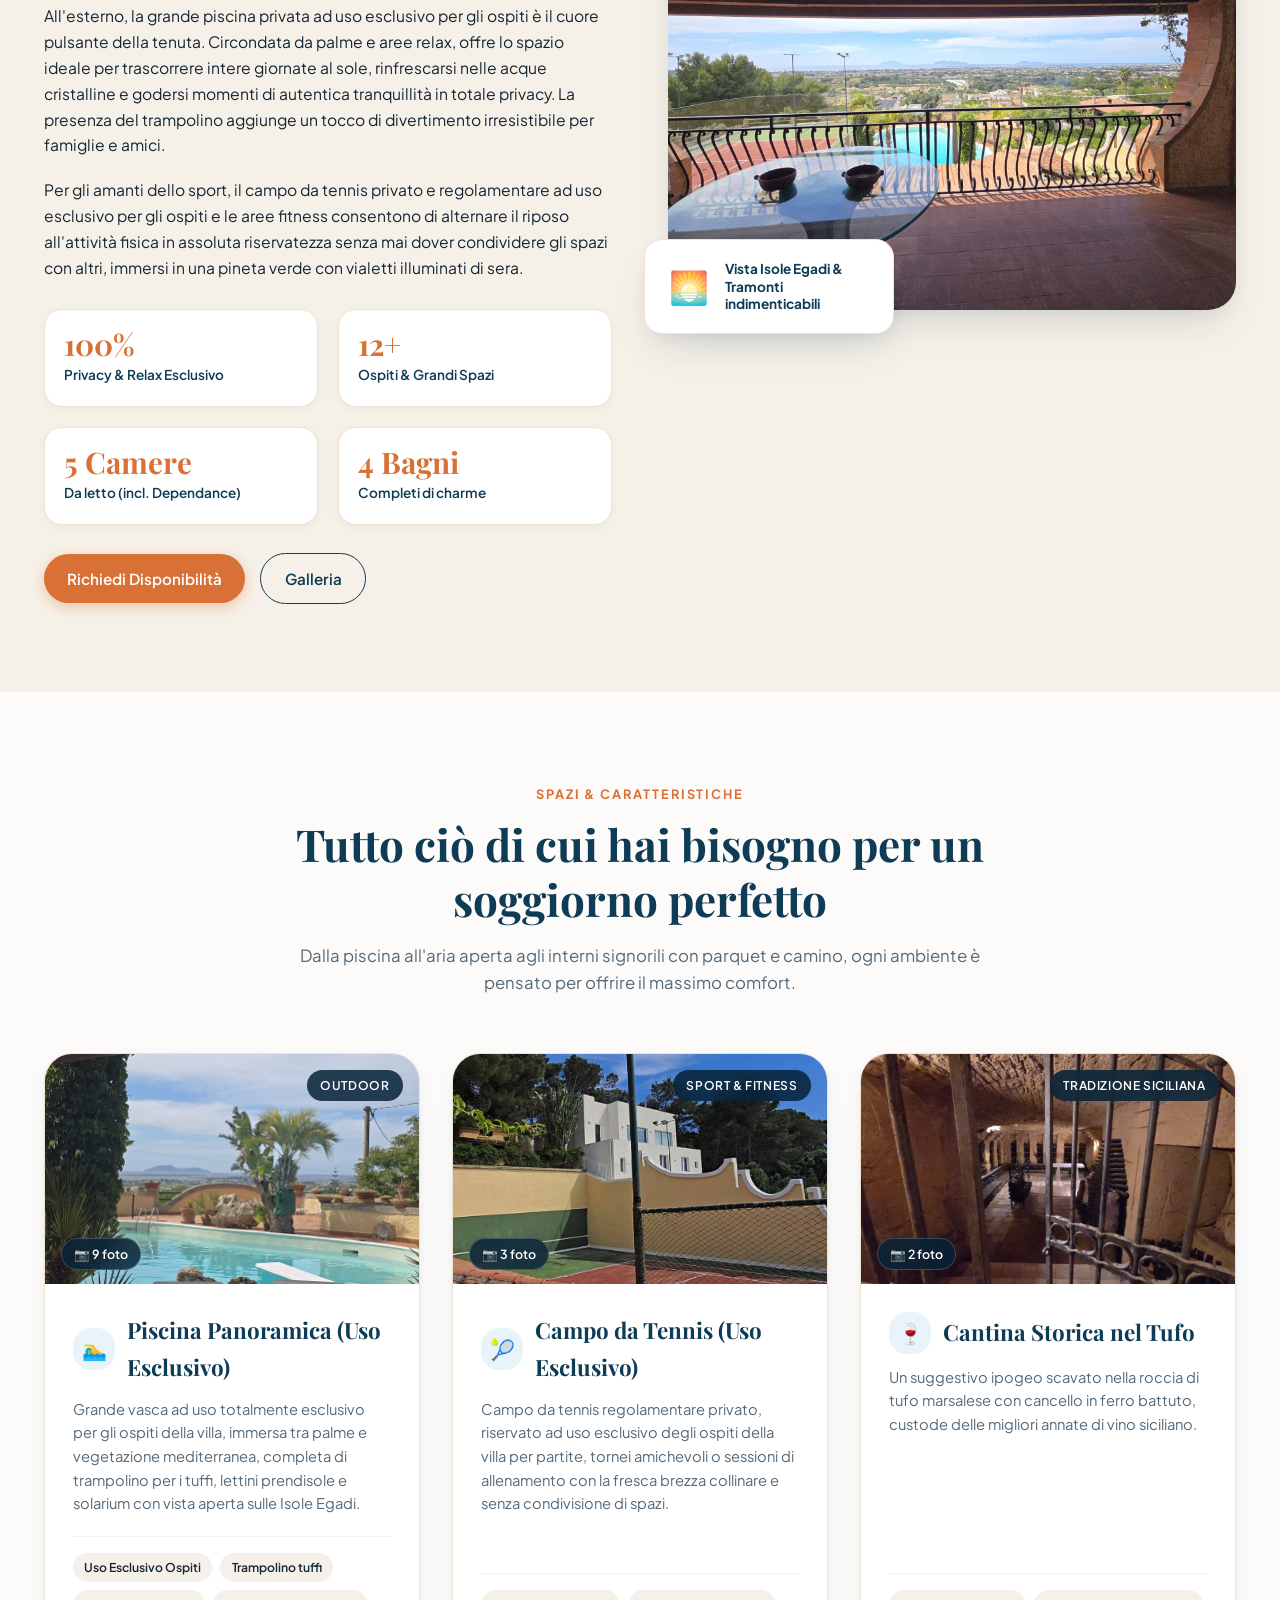
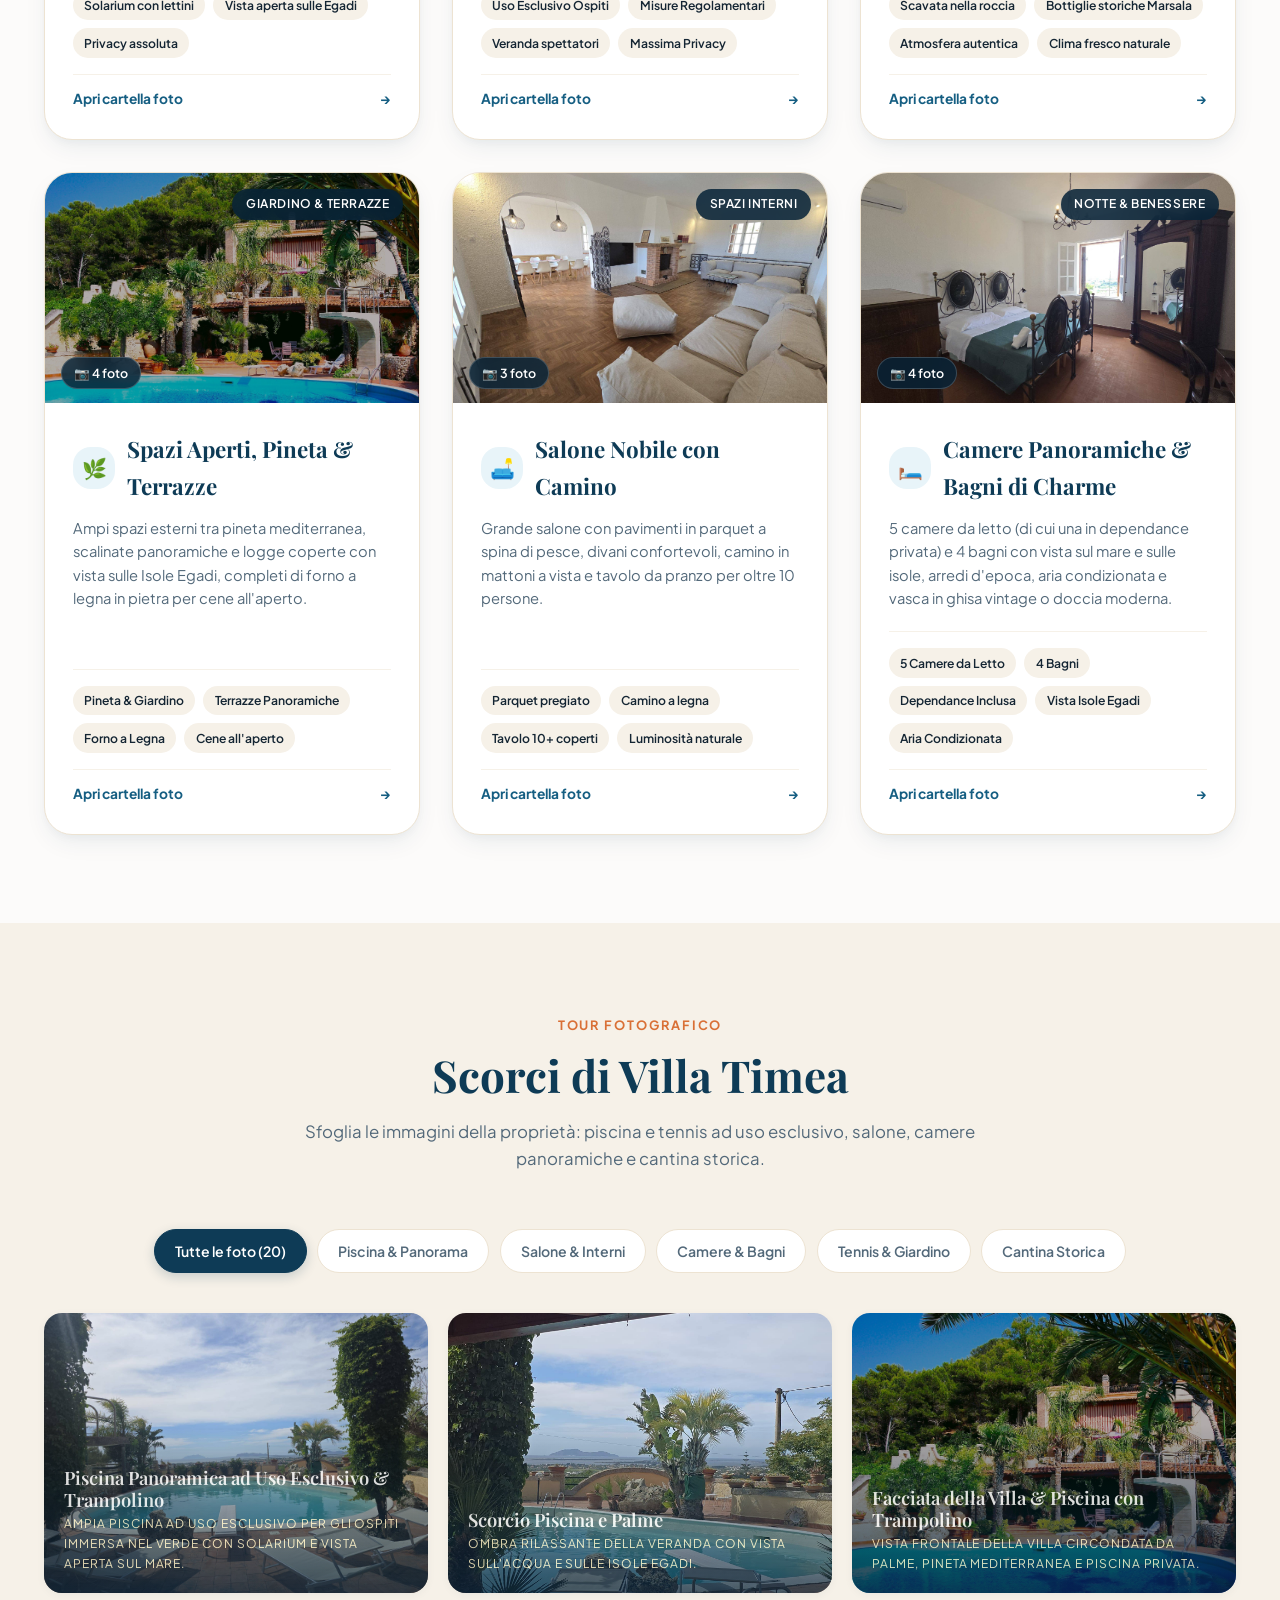
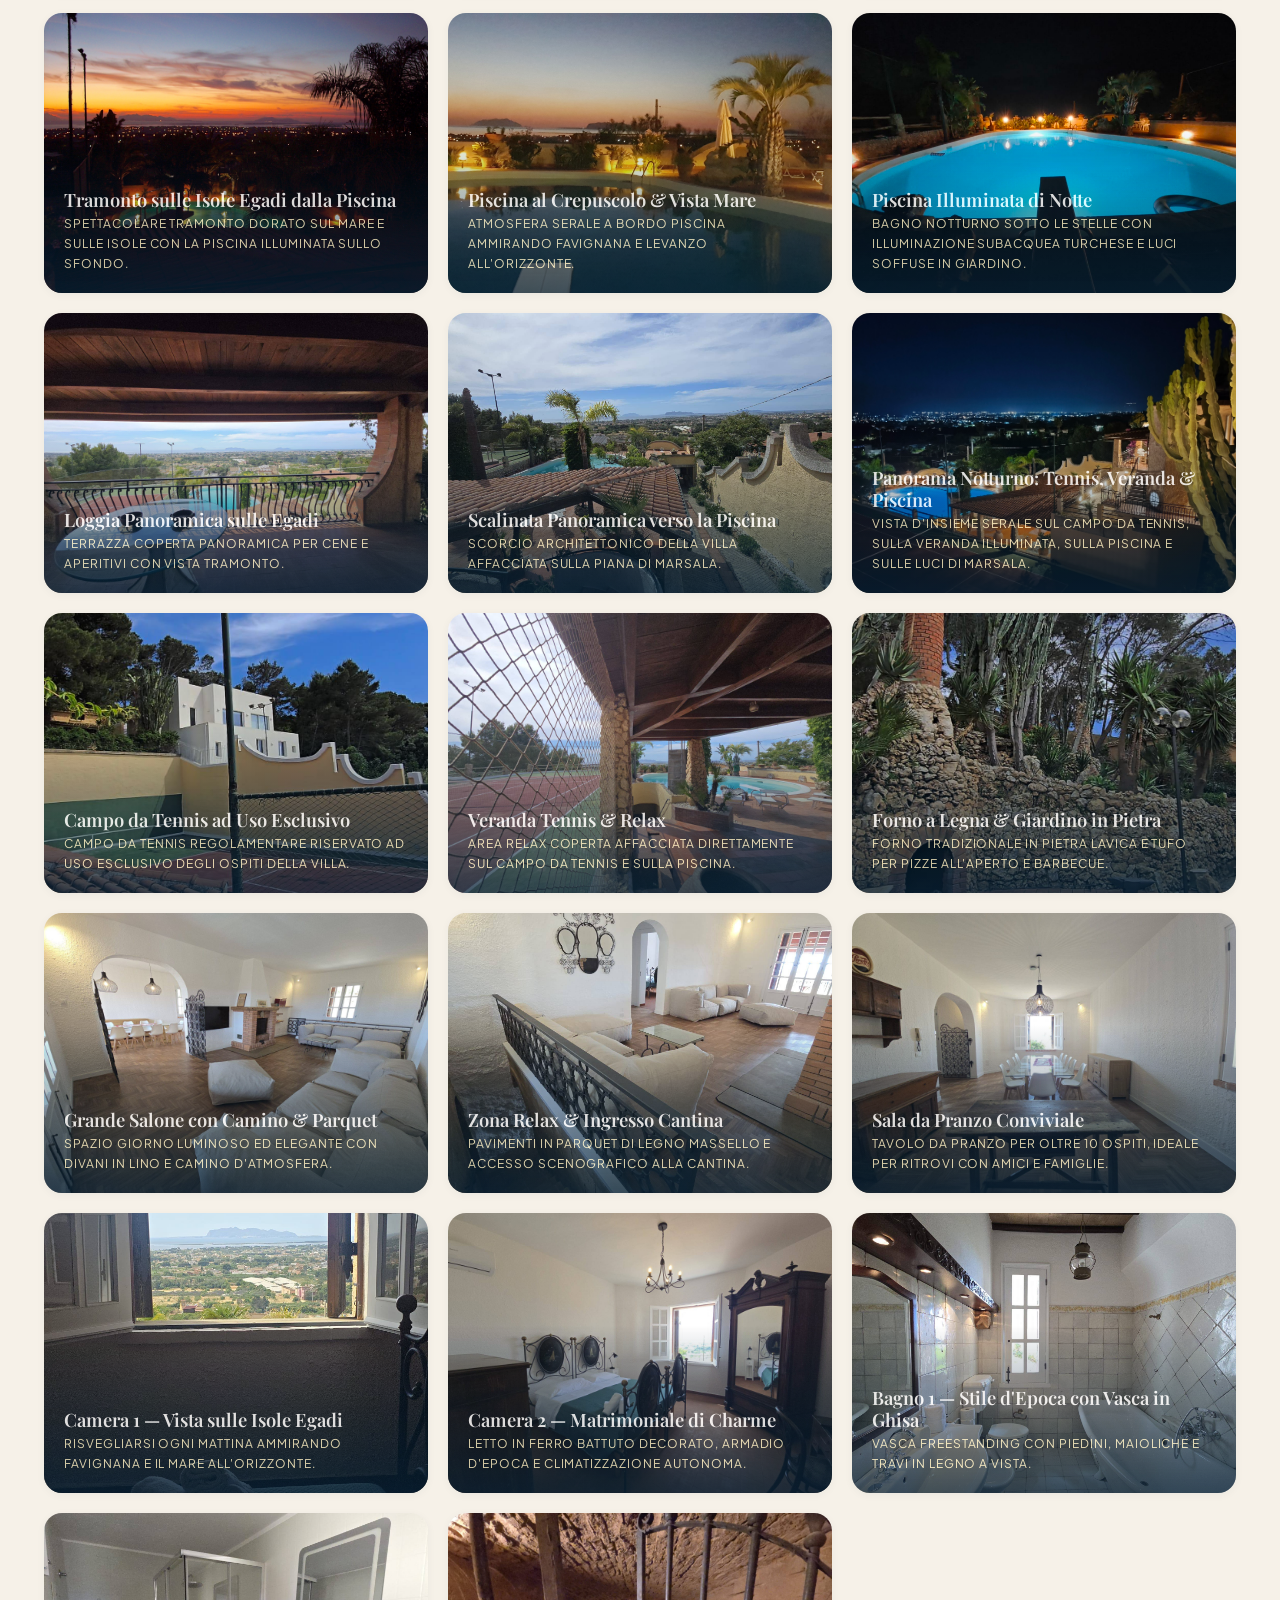
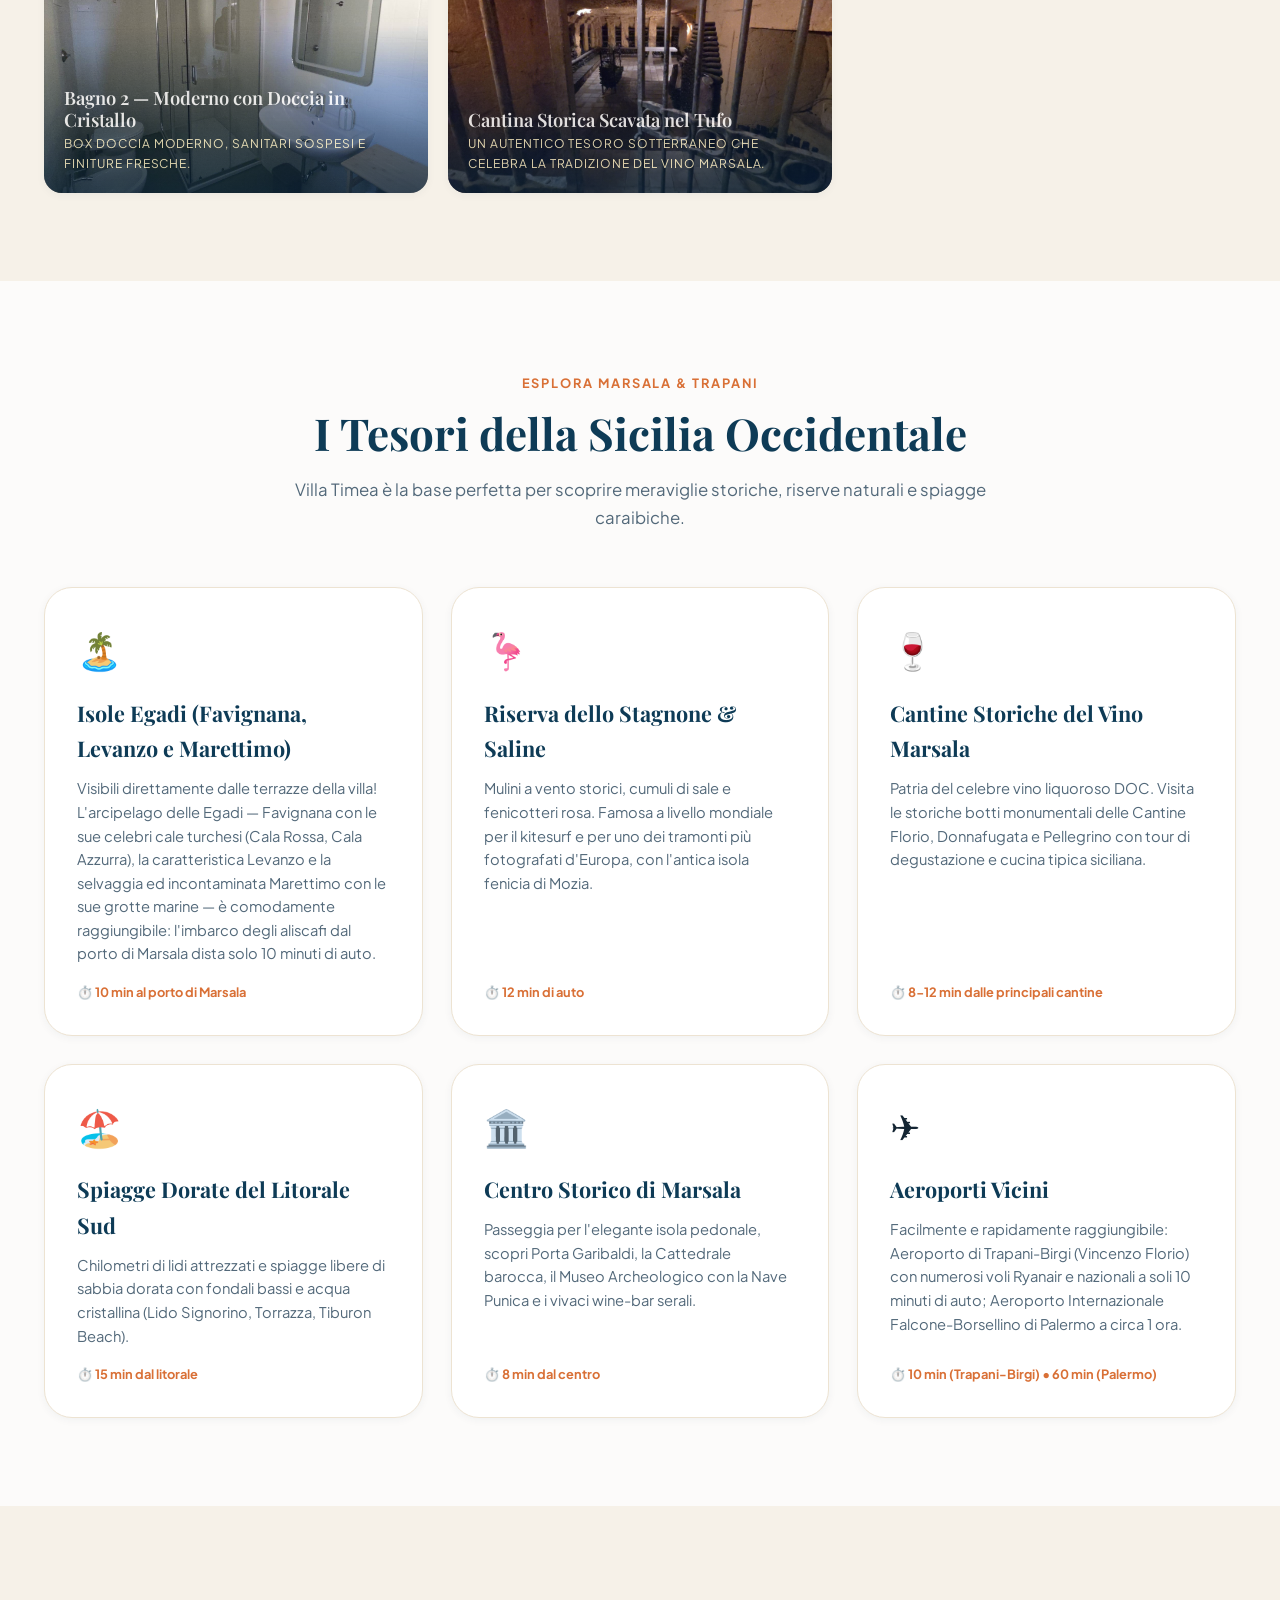
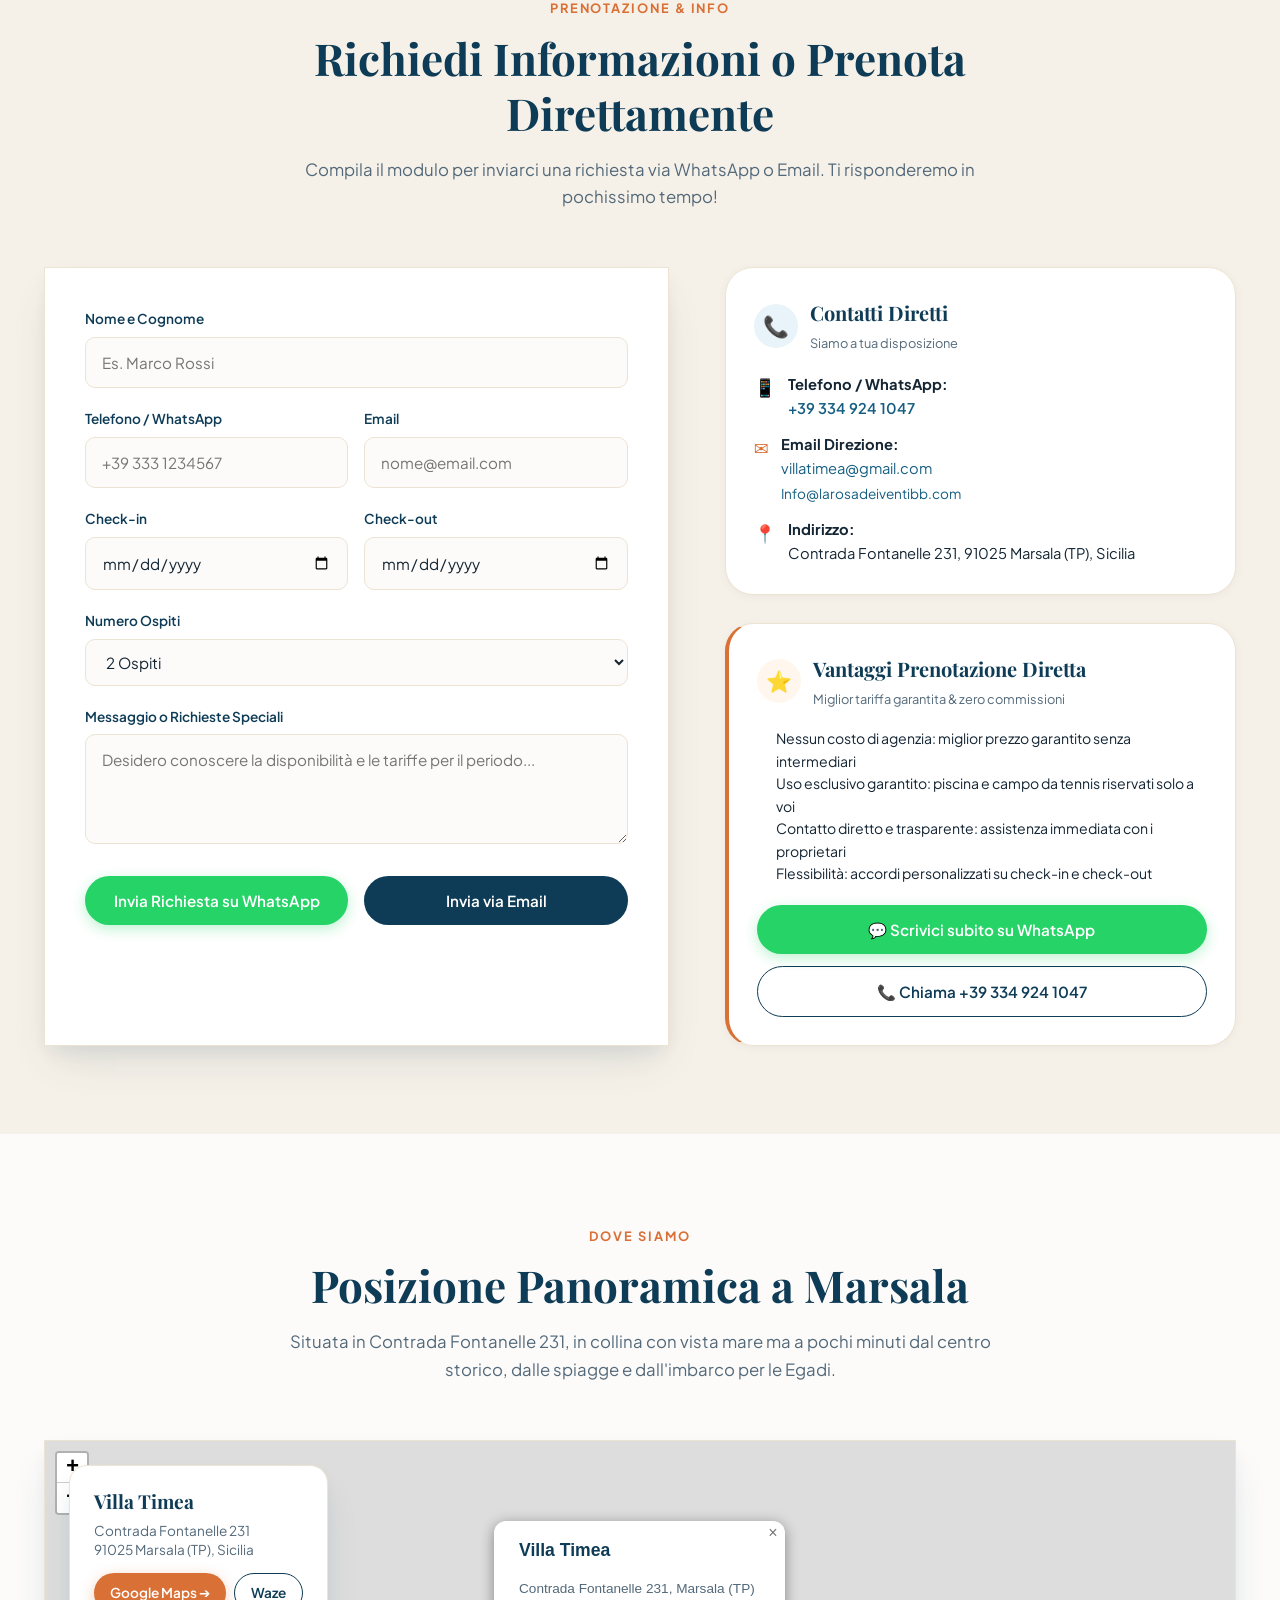
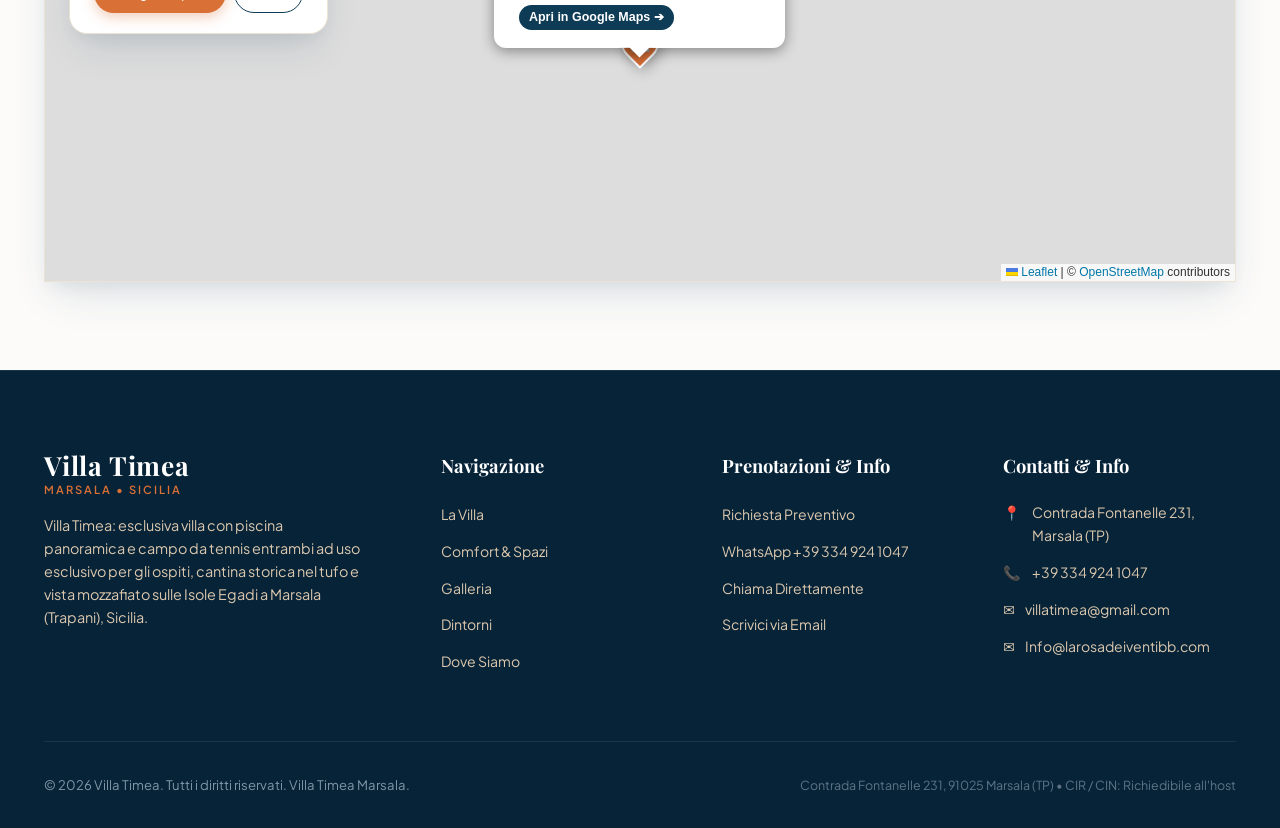
==== commit 95a97ce5: "Impostata foto facciata villa e piscina con trampolino come immagine hero" ====
--- a/index.html
+++ b/index.html
@@ -14,7 +14,7 @@
   <meta property="og:type" content="website">
   <meta property="og:title" content="Villa Timea Piscina e Tennis Vista Isole Egadi | Marsala, Sicilia">
   <meta property="og:description" content="Piscina panoramica e campo da tennis ad uso esclusivo per gli ospiti, cantina storica nel tufo e vista sulle Isole Egadi. Scopri la villa e prenota direttamente.">
-  <meta property="og:image" content="assets/images/piscina-notte-illuminata.jpg">
+  <meta property="og:image" content="assets/images/piscina-facciata-villa.jpg">
   <meta property="twitter:card" content="summary_large_image">
 
   <!-- Favicon -->
@@ -166,7 +166,7 @@
   <!-- Hero Section -->
   <section class="hero" id="home">
     <div class="hero-bg">
-      <img src="assets/images/piscina-notte-illuminata.jpg" alt="Piscina panoramica con trampolino illuminata di notte ad uso esclusivo a Villa Timea, Marsala">
+      <img src="assets/images/piscina-facciata-villa.jpg" alt="Facciata di Villa Timea con piscina ad uso esclusivo, trampolino e palme a Marsala">
     </div>
     <div class="hero-overlay"></div>
 
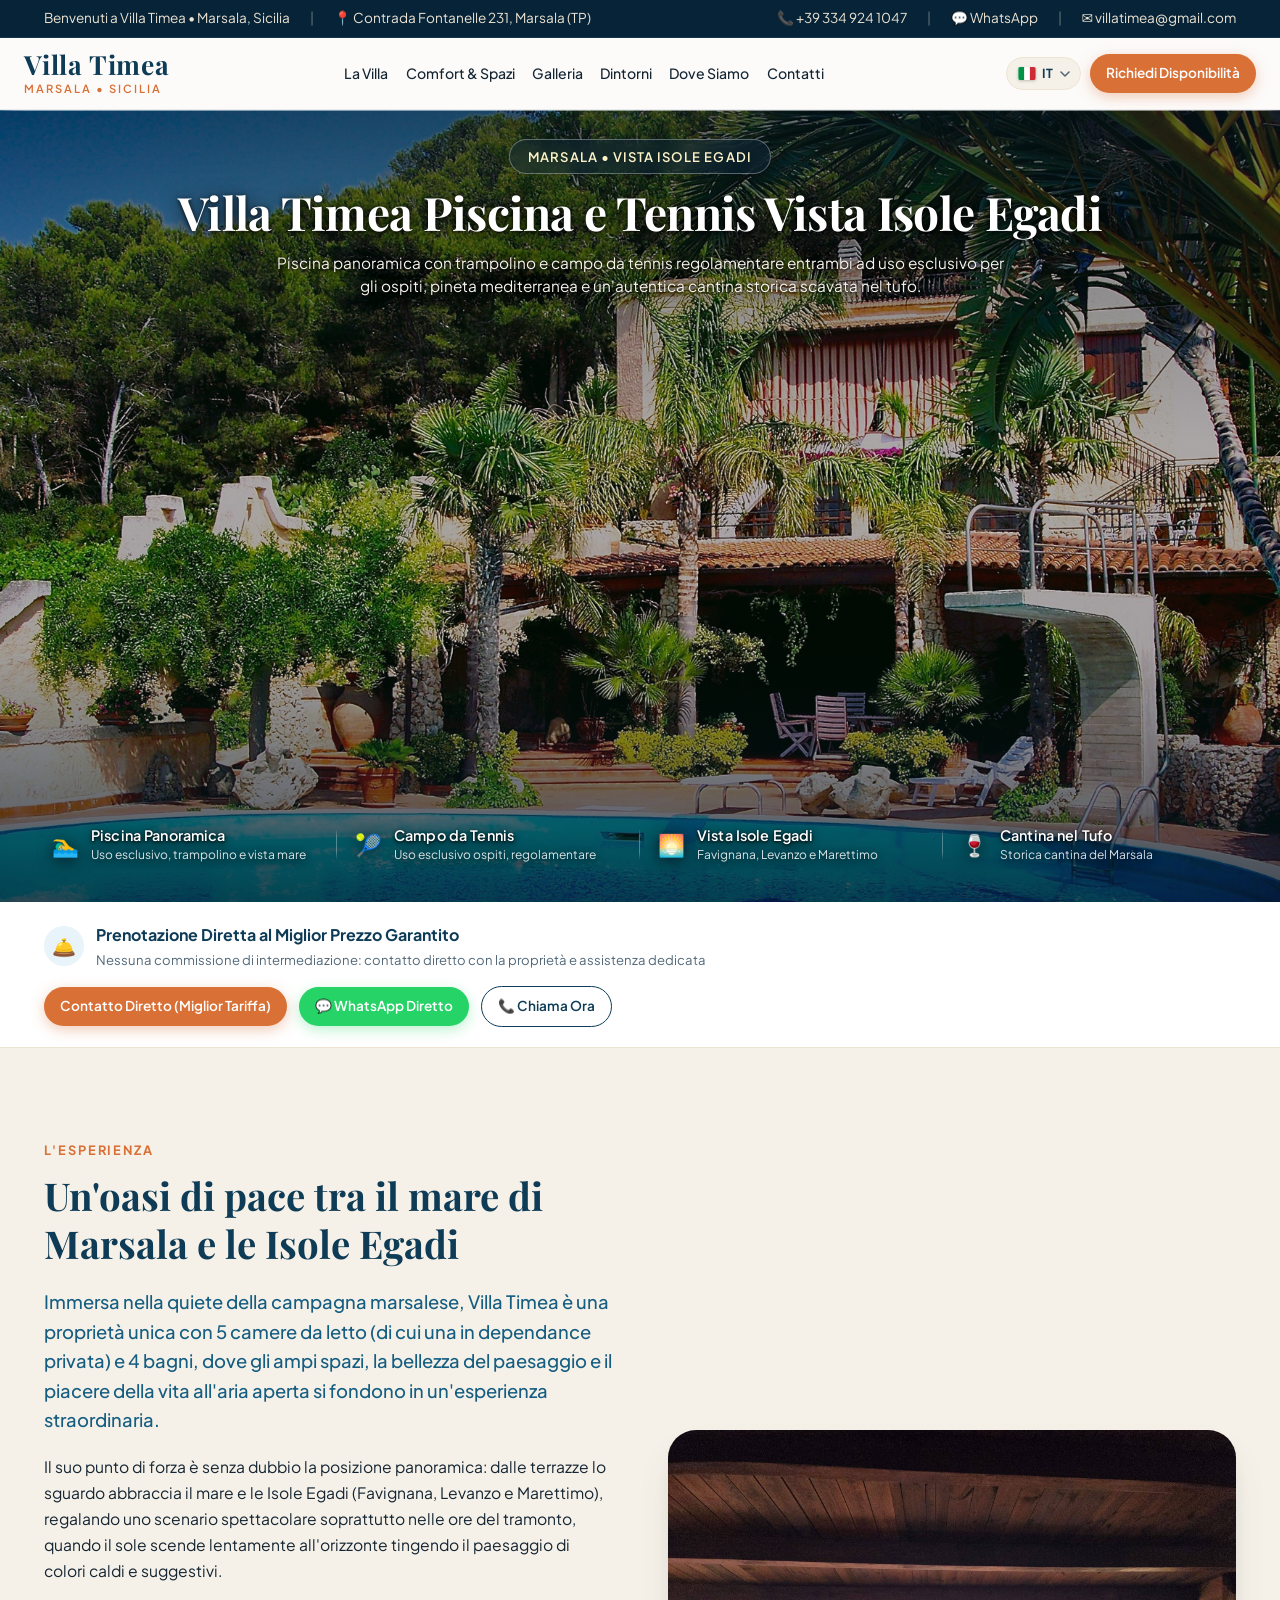
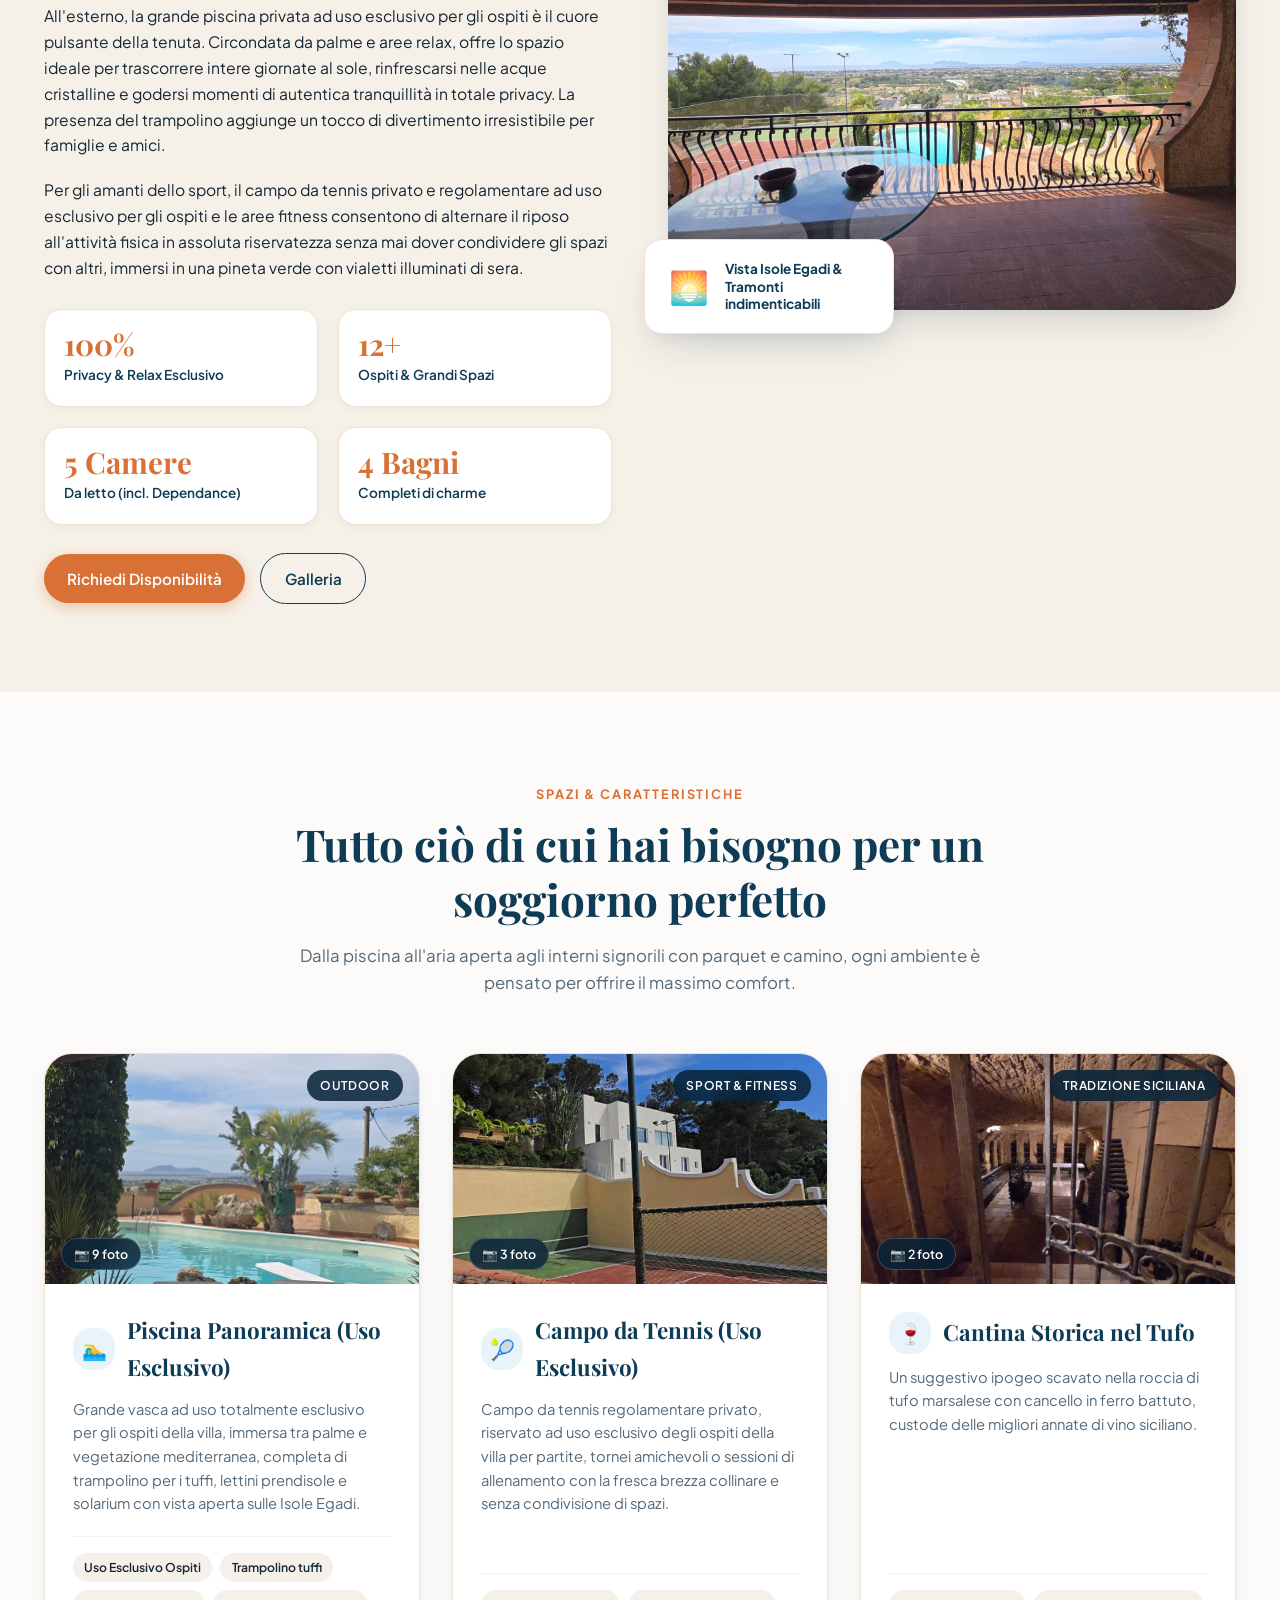
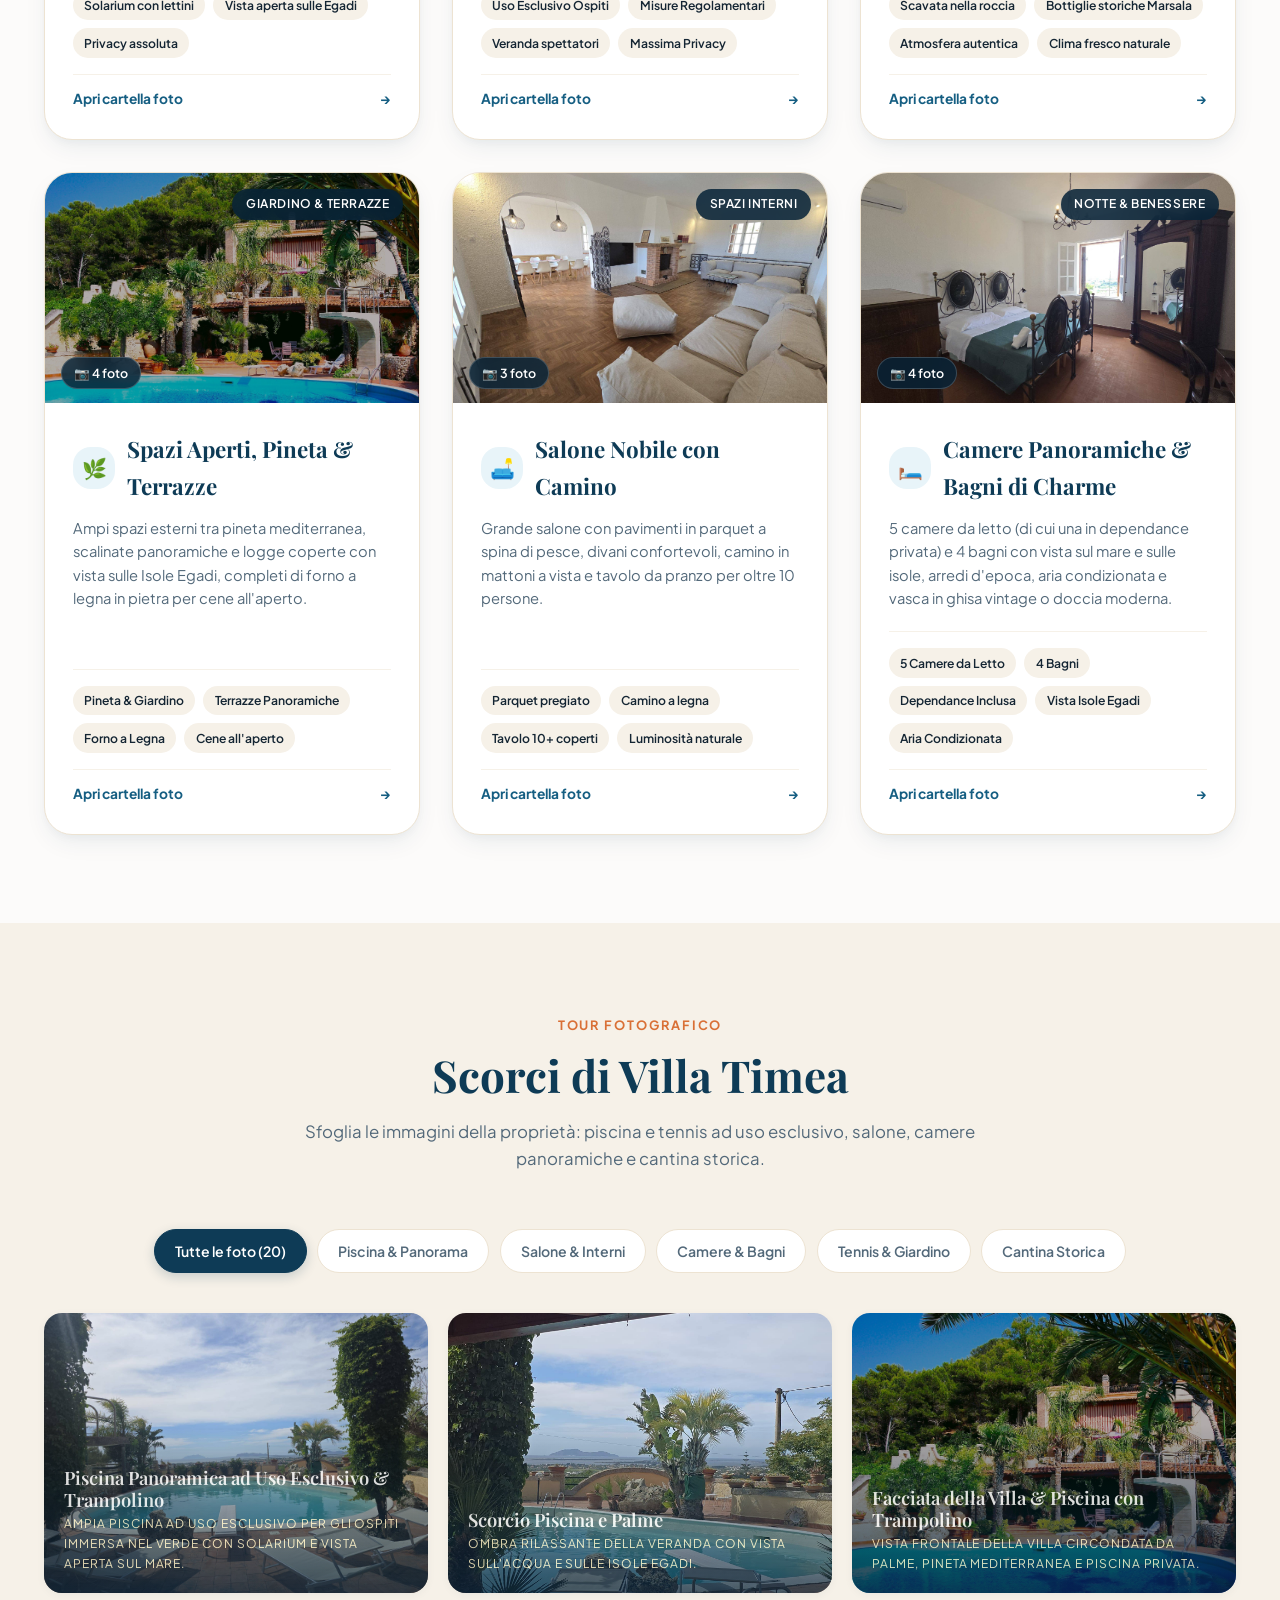
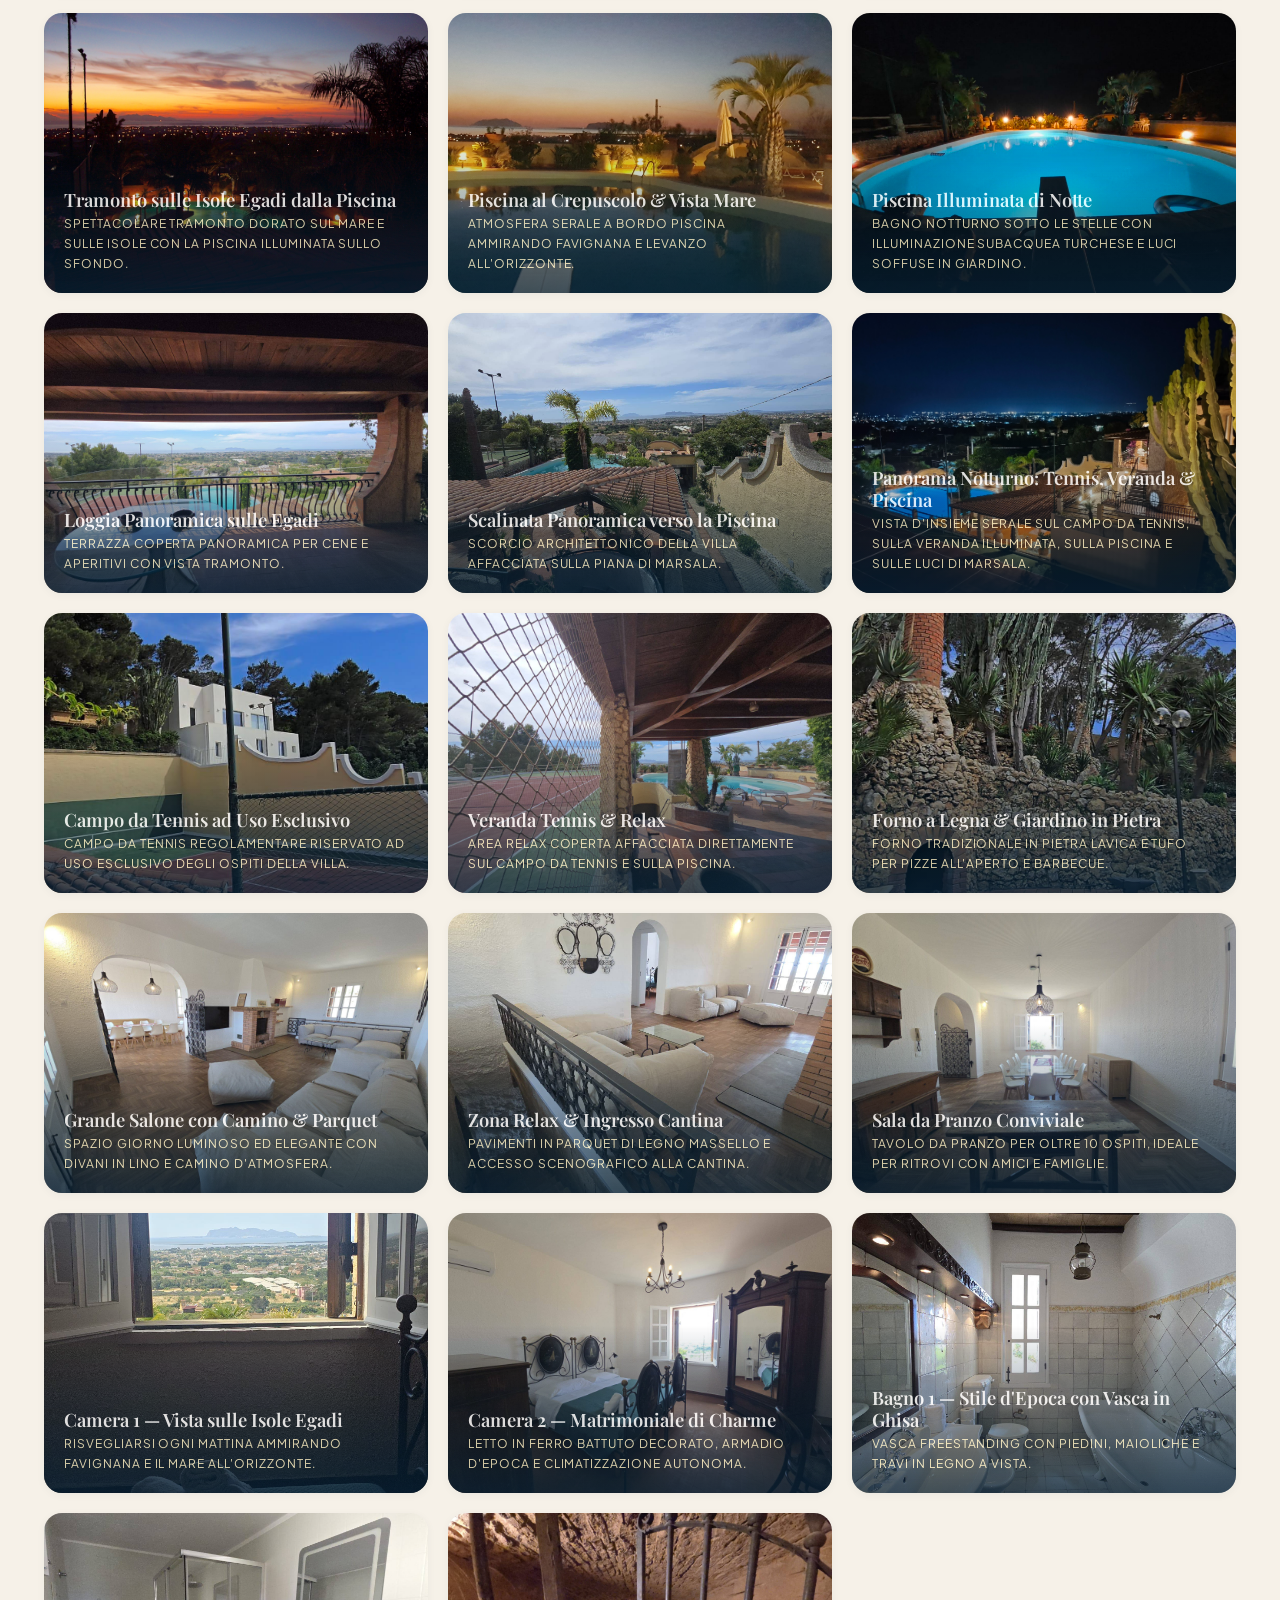
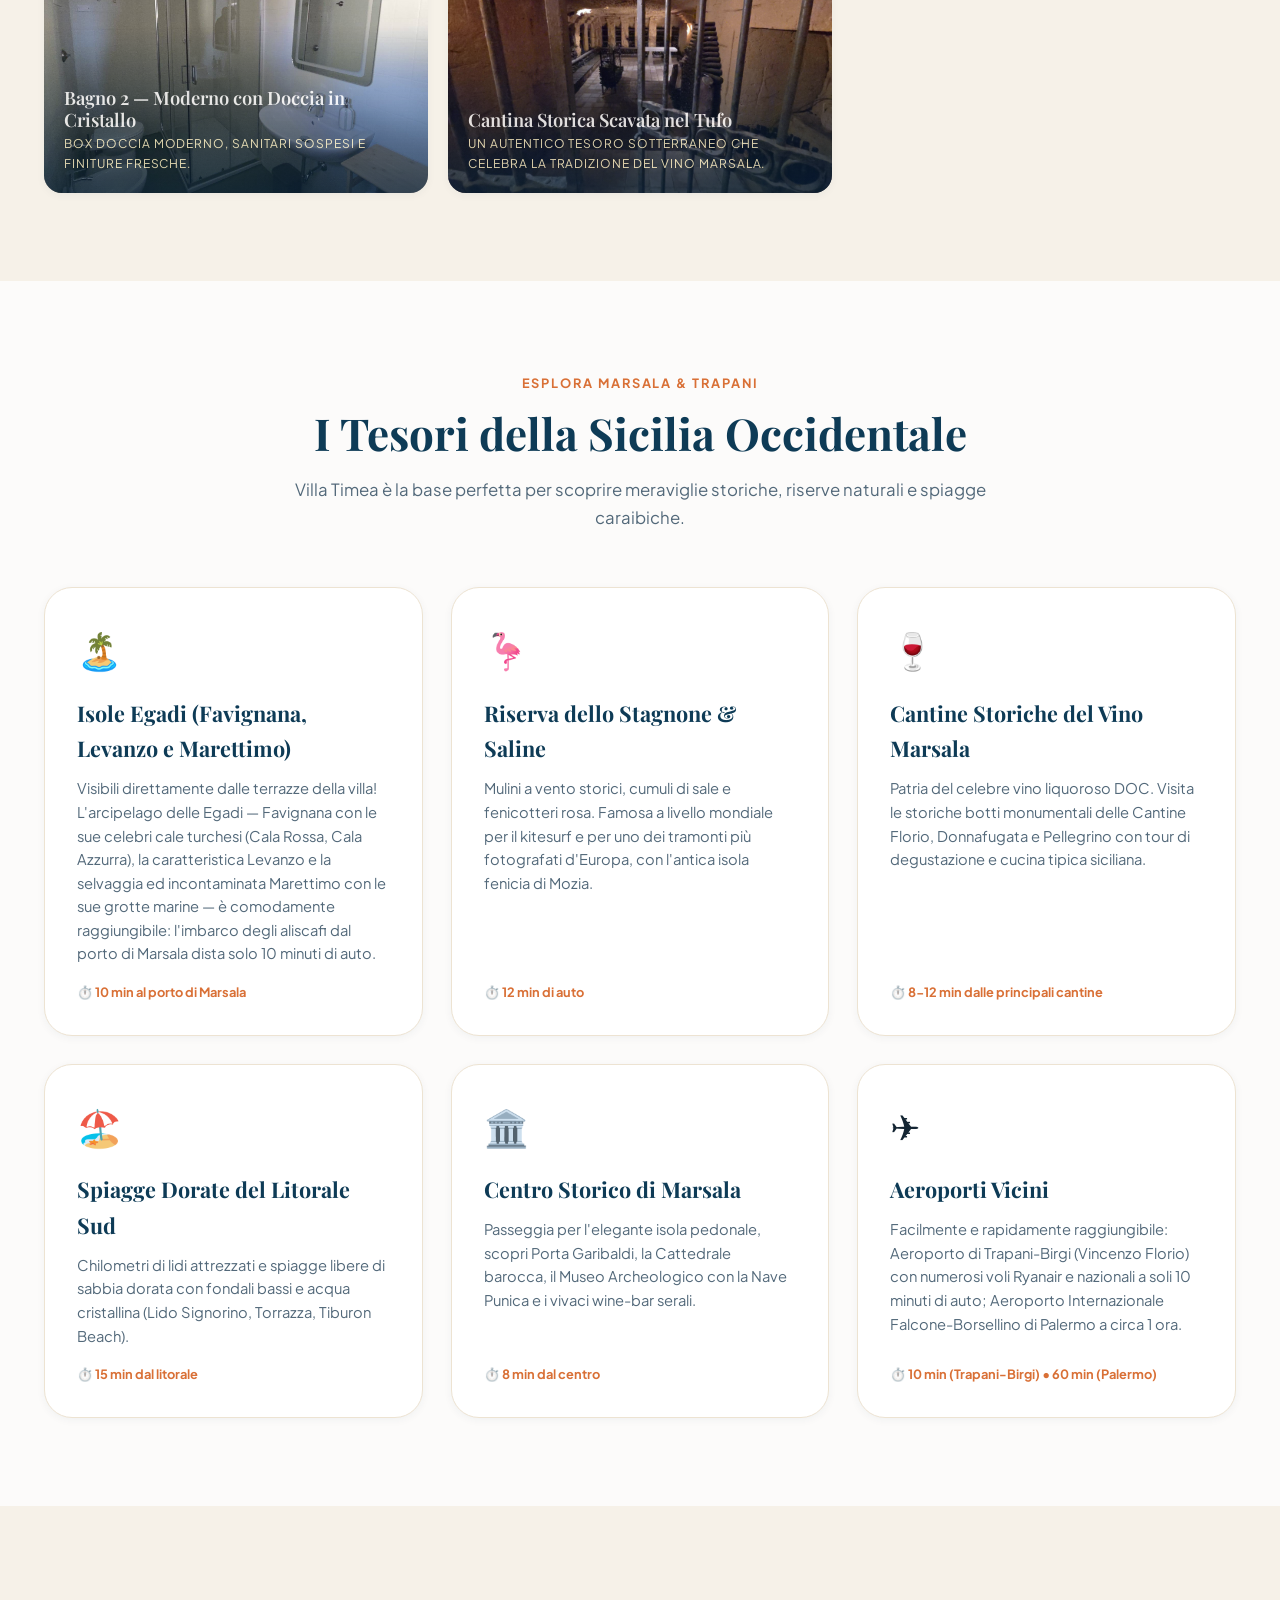
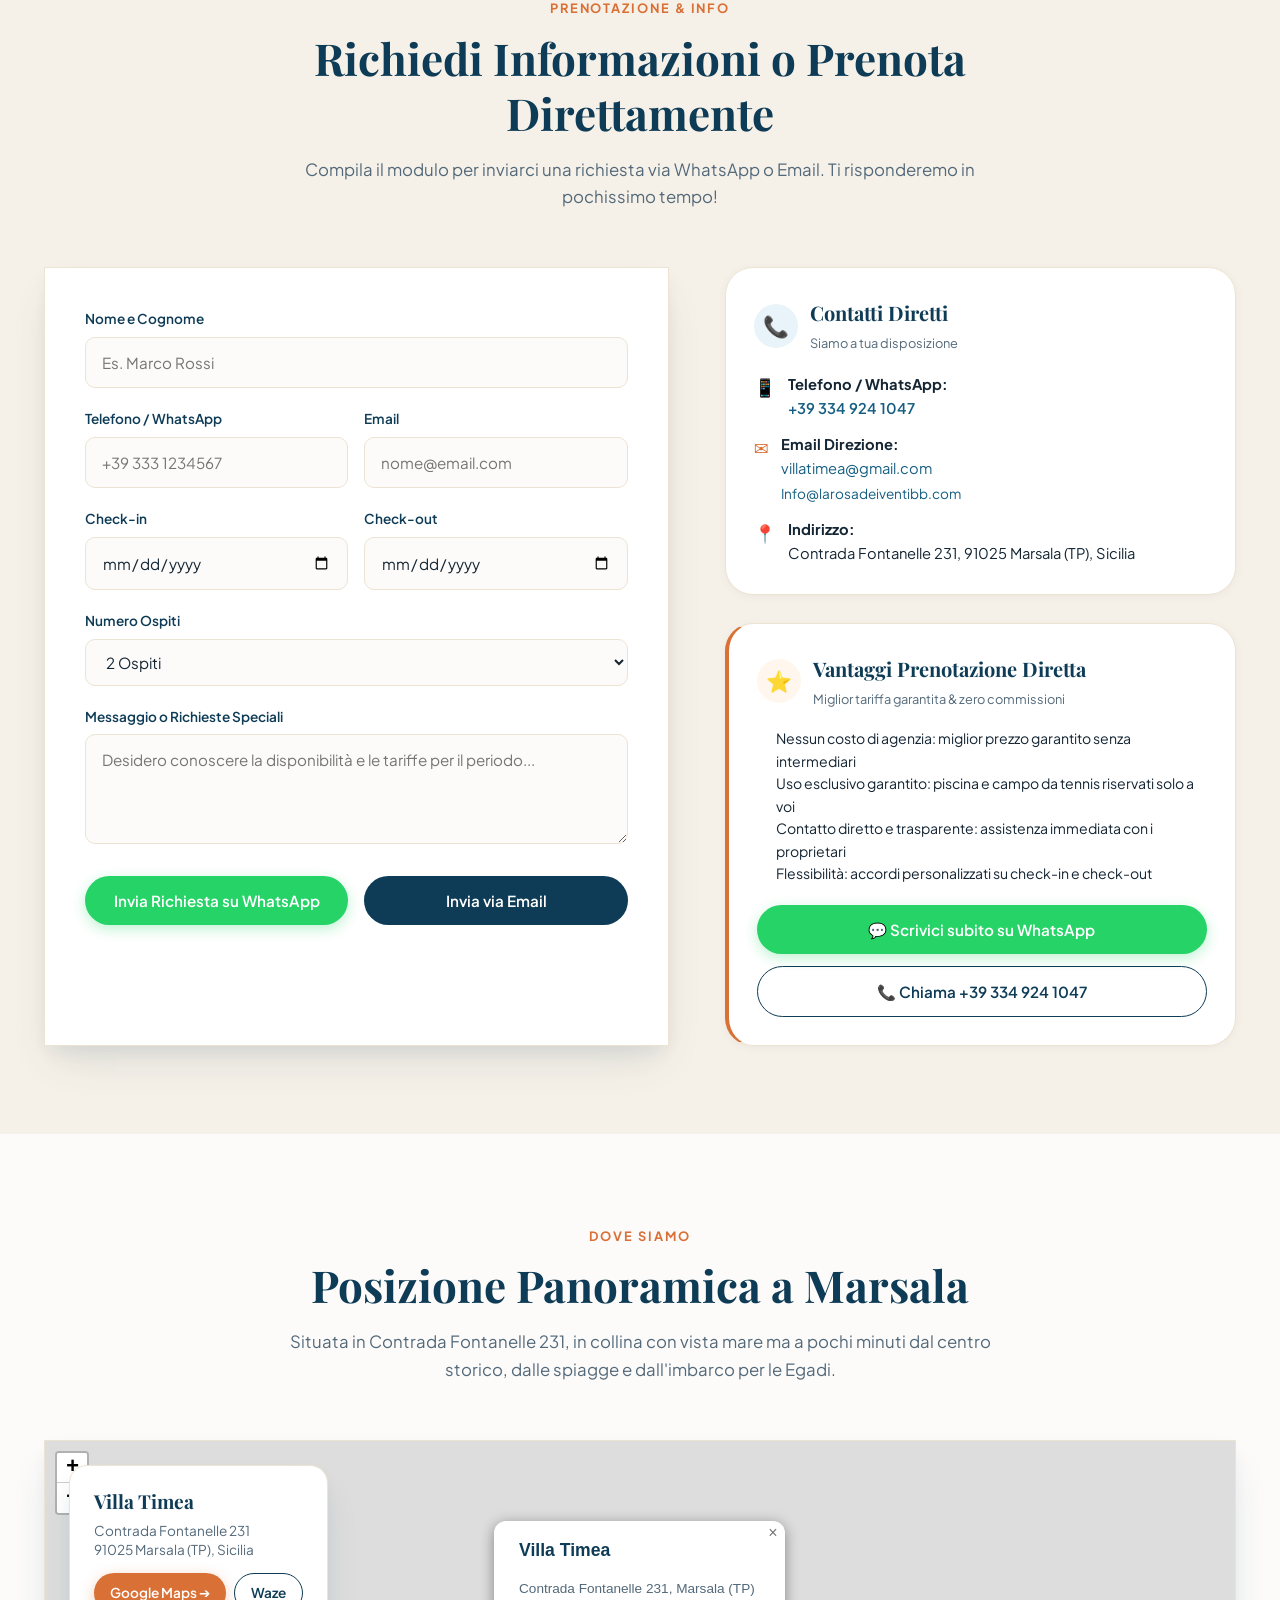
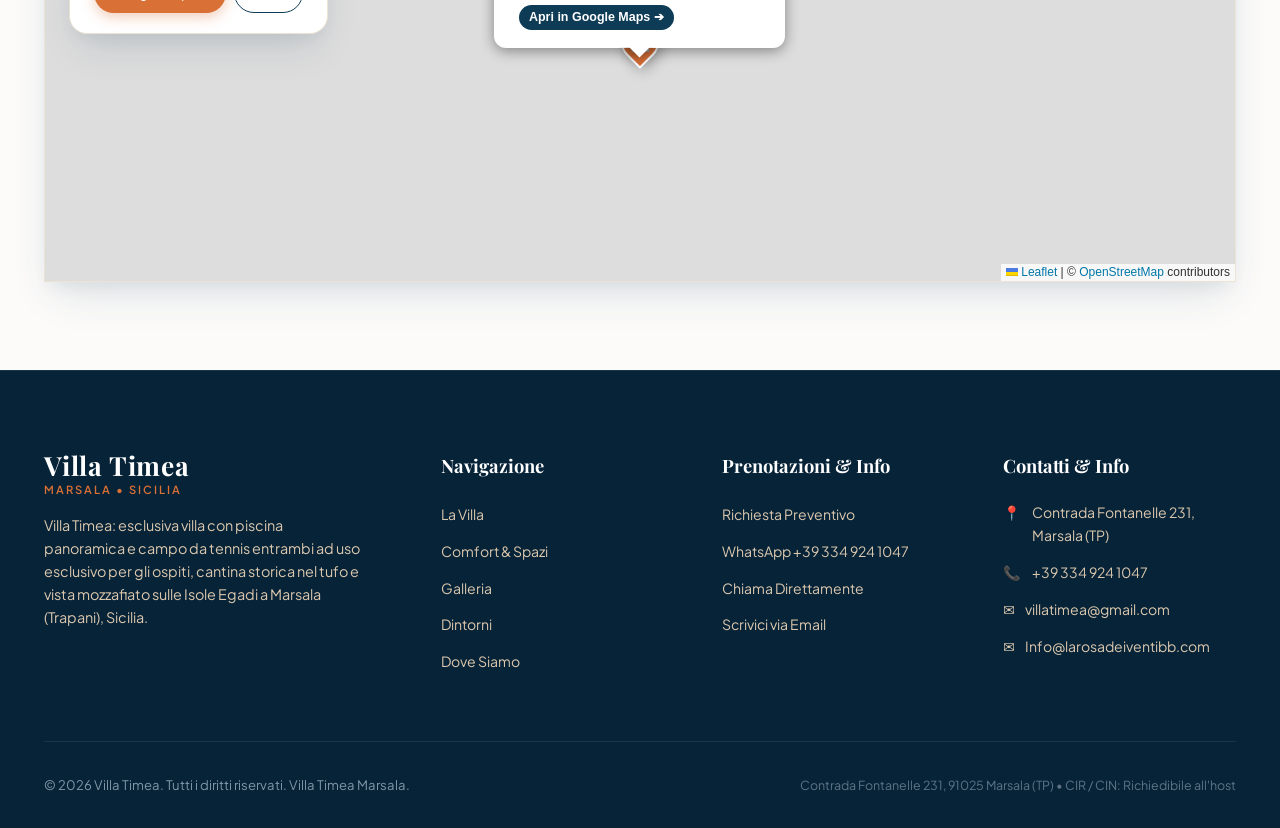
==== commit c53f10ec: "Confermata palette Oceano e Terracotta di default e rimosso selettore palette" ====
--- a/index.html
+++ b/index.html
@@ -29,7 +29,7 @@
   <link rel="stylesheet" href="assets/css/leaflet.css">
 
   <!-- Main Stylesheet -->
-  <link rel="stylesheet" href="assets/css/style.css?v=4.4">
+  <link rel="stylesheet" href="assets/css/style.css?v=4.5">
 </head>
 <body>
 
@@ -72,10 +72,6 @@
         </nav>
 
         <div class="nav-actions">
-          <button type="button" class="nav-theme-btn" id="navThemeBtn" title="Cambia Palette di Stili">
-            <span>🎨</span>
-            <span data-i18n="navPalette">Palette</span>
-          </button>
           <div class="lang-dropdown" id="langDropdown">
             <button type="button" class="lang-dropdown-btn" id="langDropdownBtn" aria-haspopup="true" aria-expanded="false" title="Cambia Lingua / Select Language / Sprache wählen">
               <span class="flag-icon" id="currentLangFlag">
@@ -133,10 +129,6 @@
       <a href="#contatti" data-i18n="navContact">Contatti</a>
     </div>
     <div class="mob-nav-footer">
-      <button type="button" class="btn btn-outline btn-sm" id="mobNavThemeBtn" style="width: 100%; display: flex; align-items: center; justify-content: center; gap: 0.5rem; margin-bottom: 0.75rem;">
-        <span>🎨</span>
-        <span data-i18n="mobChoosePalette">Scegli Palette Stili</span>
-      </button>
       <div class="mob-lang-group">
         <div class="mob-lang-label" data-i18n="mobLangLabel">Lingua / Language / Sprache</div>
         <div class="lang-switch-mobile">
@@ -920,115 +912,10 @@
     </div>
   </aside>
 
-  <!-- ==========================================================================
-       PROVVISORIO: TASTO SELETTORE PALETTE STILI
-       Pulsante non invasivo per testare le varianti di stile del sito.
-       Rimuovere questo blocco quando la scelta sarà definitiva.
-       ========================================================================== -->
-  <aside class="theme-picker-widget" aria-label="Selettore Palette Stili">
-    <!-- Overlay di sfondo per chiudere cliccando fuori -->
-    <div class="theme-picker-overlay" id="themePickerOverlay"></div>
-
-    <!-- Pannello Popover / Modal -->
-    <div class="theme-picker-panel" id="themePickerPanel" role="region" aria-label="Opzioni Stile e Colori">
-      <div class="theme-panel-header">
-        <div>
-          <h4 class="theme-panel-title">🎨 Palette di Stile</h4>
-          <p class="theme-panel-subtitle">Tocca una palette per provarla subito in anteprima sul sito.</p>
-        </div>
-        <button type="button" class="theme-panel-close" id="themePickerClose" aria-label="Chiudi selettore">✕</button>
-      </div>
-
-      <div class="theme-options-list" role="radiogroup" aria-label="Seleziona combinazione colori">
-        <!-- Palette 1: Originale -->
-        <button type="button" class="theme-card active" data-theme="default" role="radio" aria-checked="true">
-          <div class="theme-card-info">
-            <div style="display: flex; align-items: center;">
-              <span class="theme-card-name">1. Oceano & Terracotta</span>
-              <span class="theme-card-badge">Attuale</span>
-            </div>
-            <span class="theme-card-mood">Mediterraneo classico: blu mare profondo e cotto siciliano</span>
-          </div>
-          <div class="theme-card-colors">
-            <span class="theme-dot" style="background: #0e3b56;" title="Navy"></span>
-            <span class="theme-dot" style="background: #155e82;" title="Oceano"></span>
-            <span class="theme-dot" style="background: #d97036;" title="Terracotta"></span>
-            <span class="theme-dot" style="background: #f6f1e8;" title="Sabbia"></span>
-            <span class="theme-card-check">✓</span>
-          </div>
-        </button>
-
-        <!-- Palette 2: Ulivo & Tufo Nobile -->
-        <button type="button" class="theme-card" data-theme="olive" role="radio" aria-checked="false">
-          <div class="theme-card-info">
-            <span class="theme-card-name">2. Ulivo & Tufo Nobile</span>
-            <span class="theme-card-mood">Eco-resort di charme: verde oliva, salvia e ambra calda</span>
-          </div>
-          <div class="theme-card-colors">
-            <span class="theme-dot" style="background: #1d3b27;" title="Ulivo profondo"></span>
-            <span class="theme-dot" style="background: #38754e;" title="Salvia"></span>
-            <span class="theme-dot" style="background: #c47d33;" title="Bronzo ambra"></span>
-            <span class="theme-dot" style="background: #f2f1e6;" title="Tufo chiaro"></span>
-            <span class="theme-card-check">✓</span>
-          </div>
-        </button>
-
-        <!-- Palette 3: Tramonto sulle Egadi -->
-        <button type="button" class="theme-card" data-theme="sunset" role="radio" aria-checked="false">
-          <div class="theme-card-info">
-            <span class="theme-card-name">3. Tramonto sulle Egadi</span>
-            <span class="theme-card-mood">Caldo e romantico: vino Marsala rubino e arancio tramonto</span>
-          </div>
-          <div class="theme-card-colors">
-            <span class="theme-dot" style="background: #421a37;" title="Vinaccia"></span>
-            <span class="theme-dot" style="background: #6b2356;" title="Marsala DOC"></span>
-            <span class="theme-dot" style="background: #cf5937;" title="Arancio tramonto"></span>
-            <span class="theme-dot" style="background: #f7f0ee;" title="Sabbia rosata"></span>
-            <span class="theme-card-check">✓</span>
-          </div>
-        </button>
-
-        <!-- Palette 4: Blu Egeo & Riserva Marina -->
-        <button type="button" class="theme-card" data-theme="azure" role="radio" aria-checked="false">
-          <div class="theme-card-info">
-            <span class="theme-card-name">4. Blu Egeo & Riserva</span>
-            <span class="theme-card-mood">Fresco e costiero: azzurro cristallino Cala Rossa e corallo</span>
-          </div>
-          <div class="theme-card-colors">
-            <span class="theme-dot" style="background: #0c335e;" title="Blu notte"></span>
-            <span class="theme-dot" style="background: #0284c7;" title="Azzurro Egeo"></span>
-            <span class="theme-dot" style="background: #ea580c;" title="Corallo"></span>
-            <span class="theme-dot" style="background: #f1f5f9;" title="Bianco spuma"></span>
-            <span class="theme-card-check">✓</span>
-          </div>
-        </button>
-
-        <!-- Palette 5: Oro Barocco & Sabbia Dorata -->
-        <button type="button" class="theme-card" data-theme="gold" role="radio" aria-checked="false">
-          <div class="theme-card-info">
-            <span class="theme-card-name">5. Oro Barocco & Sabbia</span>
-            <span class="theme-card-mood">Signorile e nobile: ebano caldo, oro antico e lino chiaro</span>
-          </div>
-          <div class="theme-card-colors">
-            <span class="theme-dot" style="background: #382d1b;" title="Ebano"></span>
-            <span class="theme-dot" style="background: #7a6030;" title="Ocra"></span>
-            <span class="theme-dot" style="background: #ba7824;" title="Oro antico"></span>
-            <span class="theme-dot" style="background: #f5f1e4;" title="Lino dorato"></span>
-            <span class="theme-card-check">✓</span>
-          </div>
-        </button>
-      </div>
-
-      <div class="theme-panel-footer">
-        💡 <strong>Nota:</strong> Questo selettore è temporaneo. Quando avrete scelto lo stile preferito, basterà confermarlo per renderlo permanente e rimuovere questo pulsante.
-      </div>
-    </div>
-  </aside>
-
   <!-- Local Leaflet Map JS -->
   <script src="assets/js/leaflet.js"></script>
 
   <!-- Main Website Script -->
-  <script src="assets/js/main.js?v=4.0"></script>
+  <script src="assets/js/main.js?v=4.1"></script>
 </body>
 </html>
--- a/assets/css/style.css
+++ b/assets/css/style.css
@@ -2732,10 +2732,6 @@
   .nav-actions {
     gap: 0.35rem;
   }
-  .nav-theme-btn {
-    padding: 0.32rem 0.58rem;
-    font-size: 0.76rem;
-  }
   .lang-btn {
     padding: 2px 7px;
     font-size: 0.72rem;
@@ -2826,367 +2822,3 @@
   flex-direction: column;
   gap: 1rem;
 }
-
-/* ==========================================================================
-   TEMPORARY THEME & STYLE PALETTE PICKER
-   Provvisorio: rimuovere o commentare questo blocco quando la scelta è definitiva
-   ========================================================================== */
-
-/* Theme 1: Default (Oceano & Terracotta) è definito in :root */
-
-/* Theme 2: Ulivo & Tufo Nobile (Eco-Resort & Charme Naturale) */
-html[data-theme="olive"] {
-  --c-deep-sea: #132418;
-  --c-navy: #1d3b27;
-  --c-ocean: #285438;
-  --c-sea-blue: #38754e;
-  --c-azure: #4c9966;
-  --c-aqua-light: #edf5ef;
-  --c-aqua-soft: #f4f8f5;
-
-  --c-sand-50: #fafaf7;
-  --c-sand-100: #f2f1e6;
-  --c-sand-200: #e4e2d2;
-  --c-sand-300: #d0ccb4;
-  --c-sand-400: #b3ac8b;
-
-  --c-terracotta: #c47d33;
-  --c-terracotta-dark: #a46320;
-  --c-gold: #d49a37;
-  --c-gold-light: #fdf5e2;
-
-  --c-text-main: #16261b;
-  --c-text-muted: #506655;
-  --c-text-light: #7f9985;
-  --shadow-glow: 0 10px 30px rgba(196, 125, 51, 0.25);
-}
-
-/* Theme 3: Tramonto sulle Egadi (Warm Sunset & Marsala Ruby) */
-html[data-theme="sunset"] {
-  --c-deep-sea: #24131f;
-  --c-navy: #421a37;
-  --c-ocean: #6b2356;
-  --c-sea-blue: #8f2b71;
-  --c-azure: #ba3890;
-  --c-aqua-light: #faedf4;
-  --c-aqua-soft: #fdf6f9;
-
-  --c-sand-50: #fdfbfa;
-  --c-sand-100: #f7f0ee;
-  --c-sand-200: #ebdeda;
-  --c-sand-300: #d9c4bd;
-  --c-sand-400: #c1a197;
-
-  --c-terracotta: #cf5937;
-  --c-terracotta-dark: #b04323;
-  --c-gold: #e08c38;
-  --c-gold-light: #fef1e2;
-
-  --c-text-main: #281622;
-  --c-text-muted: #695160;
-  --c-text-light: #977d8c;
-  --shadow-glow: 0 10px 30px rgba(207, 89, 55, 0.25);
-}
-
-/* Theme 4: Blu Egeo & Riserva Marina (Deep Coastal Azure) */
-html[data-theme="azure"] {
-  --c-deep-sea: #07192f;
-  --c-navy: #0c335e;
-  --c-ocean: #0e569e;
-  --c-sea-blue: #0284c7;
-  --c-azure: #38bdf8;
-  --c-aqua-light: #e0f2fe;
-  --c-aqua-soft: #f0f9ff;
-
-  --c-sand-50: #f8fafc;
-  --c-sand-100: #f1f5f9;
-  --c-sand-200: #e2e8f0;
-  --c-sand-300: #cbd5e1;
-  --c-sand-400: #94a3b8;
-
-  --c-terracotta: #ea580c;
-  --c-terracotta-dark: #c2410c;
-  --c-gold: #f59e0b;
-  --c-gold-light: #fef3c7;
-
-  --c-text-main: #0f172a;
-  --c-text-muted: #475569;
-  --c-text-light: #64748b;
-  --shadow-glow: 0 10px 30px rgba(234, 88, 12, 0.25);
-}
-
-/* Theme 5: Oro Barocco & Sabbia Dorata (Warm Amber & Sicilian Noble) */
-html[data-theme="gold"] {
-  --c-deep-sea: #201a12;
-  --c-navy: #382d1b;
-  --c-ocean: #574424;
-  --c-sea-blue: #7a6030;
-  --c-azure: #aa853e;
-  --c-aqua-light: #faf6ec;
-  --c-aqua-soft: #fcf9f2;
-
-  --c-sand-50: #fdfcf9;
-  --c-sand-100: #f5f1e4;
-  --c-sand-200: #e7e0cc;
-  --c-sand-300: #d4c8ad;
-  --c-sand-400: #b8a67e;
-
-  --c-terracotta: #ba7824;
-  --c-terracotta-dark: #995e14;
-  --c-gold: #d49b22;
-  --c-gold-light: #fdf6df;
-
-  --c-text-main: #241f17;
-  --c-text-muted: #5e5648;
-  --c-text-light: #8d8370;
-  --shadow-glow: 0 10px 30px rgba(186, 120, 36, 0.25);
-}
-
-/* Header & Top Bar Theme Buttons */
-.nav-theme-btn {
-  display: inline-flex;
-  align-items: center;
-  gap: 0.35rem;
-  padding: 0.38rem 0.75rem;
-  font-size: 0.8rem;
-  font-weight: 600;
-  border-radius: var(--radius-full);
-  border: 1px solid var(--c-sand-300);
-  background: var(--c-surface);
-  color: var(--c-navy);
-  cursor: pointer;
-  white-space: nowrap;
-  box-shadow: 0 1px 3px rgba(0, 0, 0, 0.05);
-  transition: all var(--transition-fast);
-}
-
-.nav-theme-btn:hover {
-  background: var(--c-sand-100);
-  border-color: var(--c-terracotta);
-  color: var(--c-terracotta);
-  transform: translateY(-1px);
-}
-
-.top-theme-btn {
-  display: inline-flex;
-  align-items: center;
-  gap: 0.35rem;
-  background: rgba(255, 255, 255, 0.12);
-  border: 1px solid rgba(255, 255, 255, 0.25);
-  color: var(--c-sand-100);
-  padding: 0.22rem 0.75rem;
-  border-radius: var(--radius-full);
-  font-size: 0.78rem;
-  font-weight: 600;
-  cursor: pointer;
-  transition: all var(--transition-fast);
-}
-
-.top-theme-btn:hover {
-  background: var(--c-terracotta);
-  color: var(--c-white);
-  border-color: var(--c-terracotta);
-}
-
-/* Backdrop Overlay for Palette Selector */
-.theme-picker-overlay {
-  position: fixed;
-  inset: 0;
-  background: rgba(7, 35, 56, 0.4);
-  backdrop-filter: blur(4px);
-  -webkit-backdrop-filter: blur(4px);
-  z-index: 9998;
-  opacity: 0;
-  visibility: hidden;
-  transition: all var(--transition-fast);
-}
-
-.theme-picker-overlay.open {
-  opacity: 1;
-  visibility: visible;
-}
-
-/* Theme Picker Floating Pill: Disabilitato per pulizia e ordine (tasto solo in alto) */
-.theme-picker-pill {
-  display: none !important;
-}
-
-/* Panel Popover */
-.theme-picker-panel {
-  position: fixed;
-  top: 76px;
-  right: 24px;
-  z-index: 9999;
-  width: 380px;
-  max-width: calc(100vw - 32px);
-  background: #ffffff;
-  border: 1px solid var(--c-sand-200);
-  border-radius: var(--radius-md);
-  box-shadow: 0 20px 50px rgba(0, 0, 0, 0.22);
-  padding: 1.25rem;
-  opacity: 0;
-  visibility: hidden;
-  transform: translateY(-10px) scale(0.97);
-  transition: all var(--transition-normal);
-  max-height: 85vh;
-  overflow-y: auto;
-}
-
-.theme-picker-panel.open {
-  opacity: 1;
-  visibility: visible;
-  transform: translateY(0) scale(1);
-}
-
-.theme-panel-header {
-  display: flex;
-  align-items: flex-start;
-  justify-content: space-between;
-  margin-bottom: 1rem;
-  padding-bottom: 0.75rem;
-  border-bottom: 1px solid var(--c-sand-100);
-}
-
-.theme-panel-title {
-  font-family: var(--font-serif);
-  font-size: 1.15rem;
-  font-weight: 700;
-  color: var(--c-navy);
-  margin-bottom: 0.2rem;
-}
-
-.theme-panel-subtitle {
-  font-size: 0.78rem;
-  color: var(--c-text-muted);
-  line-height: 1.35;
-}
-
-.theme-panel-close {
-  background: transparent;
-  border: none;
-  font-size: 1.25rem;
-  color: var(--c-text-muted);
-  cursor: pointer;
-  padding: 0.2rem 0.5rem;
-  border-radius: var(--radius-xs);
-  transition: all var(--transition-fast);
-}
-
-.theme-panel-close:hover {
-  background: var(--c-sand-100);
-  color: var(--c-text-main);
-}
-
-.theme-options-list {
-  display: flex;
-  flex-direction: column;
-  gap: 0.65rem;
-  margin-bottom: 1rem;
-}
-
-.theme-card {
-  display: flex;
-  align-items: center;
-  justify-content: space-between;
-  padding: 0.75rem 0.9rem;
-  border-radius: var(--radius-sm);
-  border: 1.5px solid var(--c-sand-200);
-  background: var(--c-sand-50);
-  cursor: pointer;
-  transition: all var(--transition-fast);
-  text-align: left;
-  width: 100%;
-}
-
-.theme-card:hover {
-  background: #ffffff;
-  border-color: var(--c-ocean);
-  transform: translateX(3px);
-}
-
-.theme-card.active {
-  background: #ffffff;
-  border-color: var(--c-terracotta);
-  box-shadow: 0 4px 14px rgba(0, 0, 0, 0.08);
-}
-
-.theme-card-info {
-  display: flex;
-  flex-direction: column;
-  gap: 0.15rem;
-}
-
-.theme-card-name {
-  font-size: 0.88rem;
-  font-weight: 700;
-  color: var(--c-text-main);
-}
-
-.theme-card-mood {
-  font-size: 0.74rem;
-  color: var(--c-text-muted);
-}
-
-.theme-card-colors {
-  display: flex;
-  align-items: center;
-  gap: 5px;
-}
-
-.theme-dot {
-  width: 14px;
-  height: 14px;
-  border-radius: 50%;
-  border: 1px solid rgba(0,0,0,0.1);
-  display: inline-block;
-}
-
-.theme-card-badge {
-  font-size: 0.68rem;
-  font-weight: 700;
-  text-transform: uppercase;
-  letter-spacing: 0.5px;
-  padding: 2px 6px;
-  border-radius: 4px;
-  background: var(--c-aqua-light);
-  color: var(--c-navy);
-  margin-left: 0.4rem;
-}
-
-.theme-card-check {
-  display: none;
-  color: var(--c-terracotta);
-  font-weight: bold;
-  font-size: 0.95rem;
-  margin-left: 6px;
-}
-
-.theme-card.active .theme-card-check {
-  display: inline-block;
-}
-
-.theme-panel-footer {
-  font-size: 0.74rem;
-  color: var(--c-text-muted);
-  background: var(--c-sand-100);
-  padding: 0.65rem 0.85rem;
-  border-radius: var(--radius-xs);
-  line-height: 1.4;
-}
-
-/* Mobile positioning for Palette Popover */
-@media (max-width: 900px) {
-  .theme-picker-pill {
-    display: none !important;
-  }
-  .theme-picker-panel {
-    top: 70px;
-    bottom: auto;
-    right: 12px;
-    left: 12px;
-    width: auto;
-    max-width: 440px;
-    margin: 0 auto;
-    max-height: calc(100vh - 90px);
-  }
-}
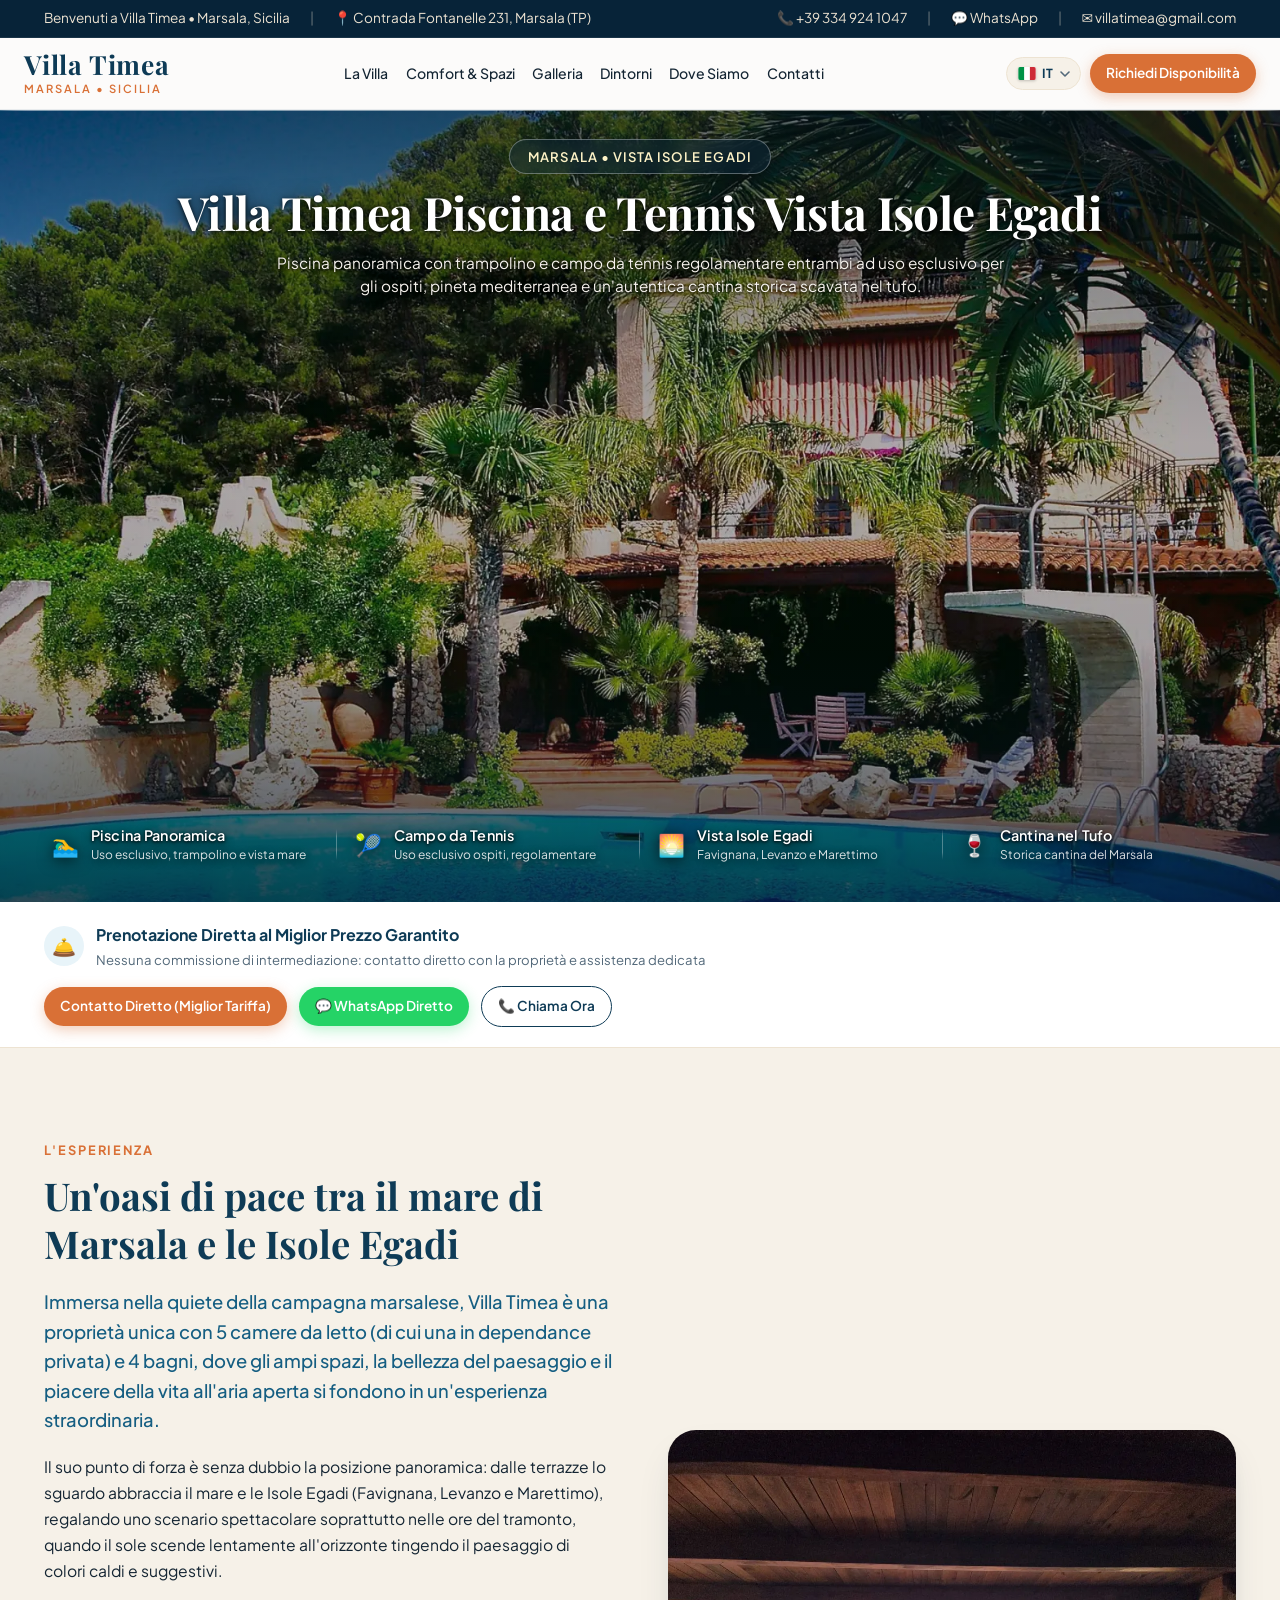
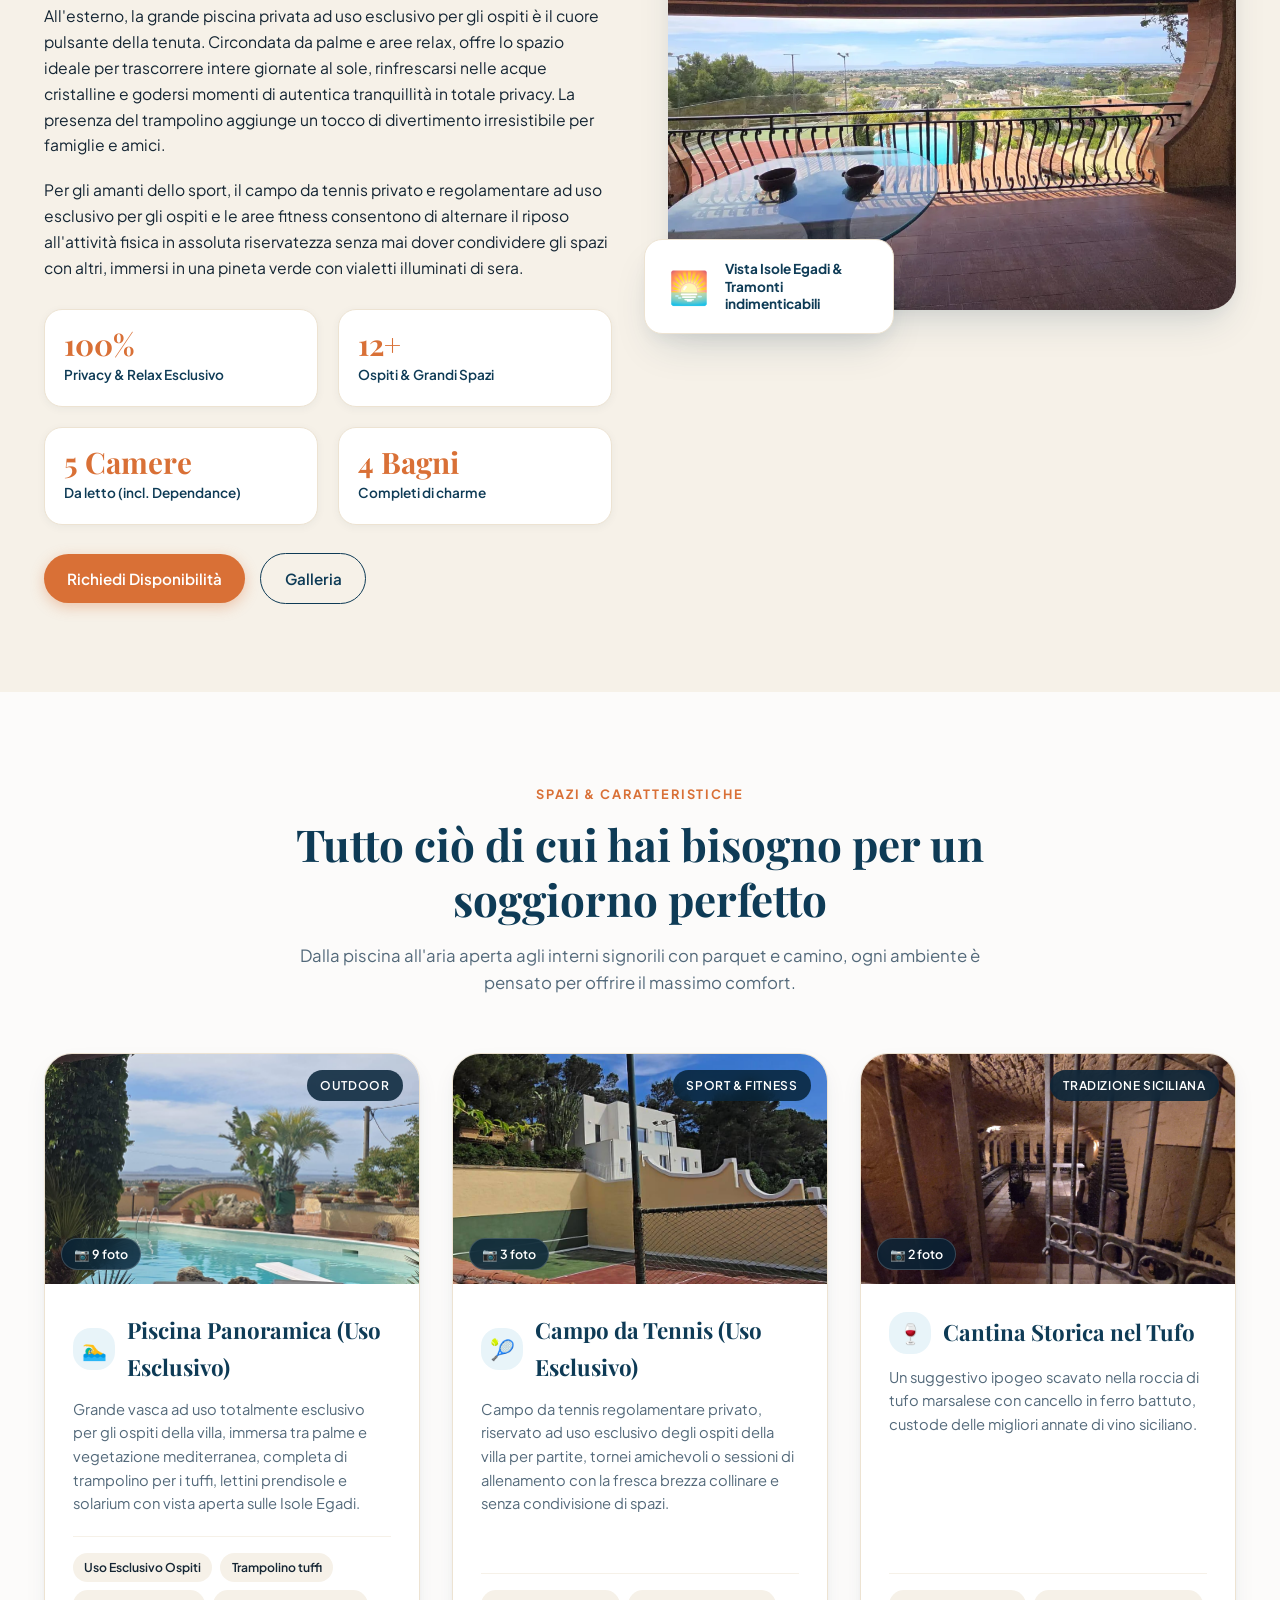
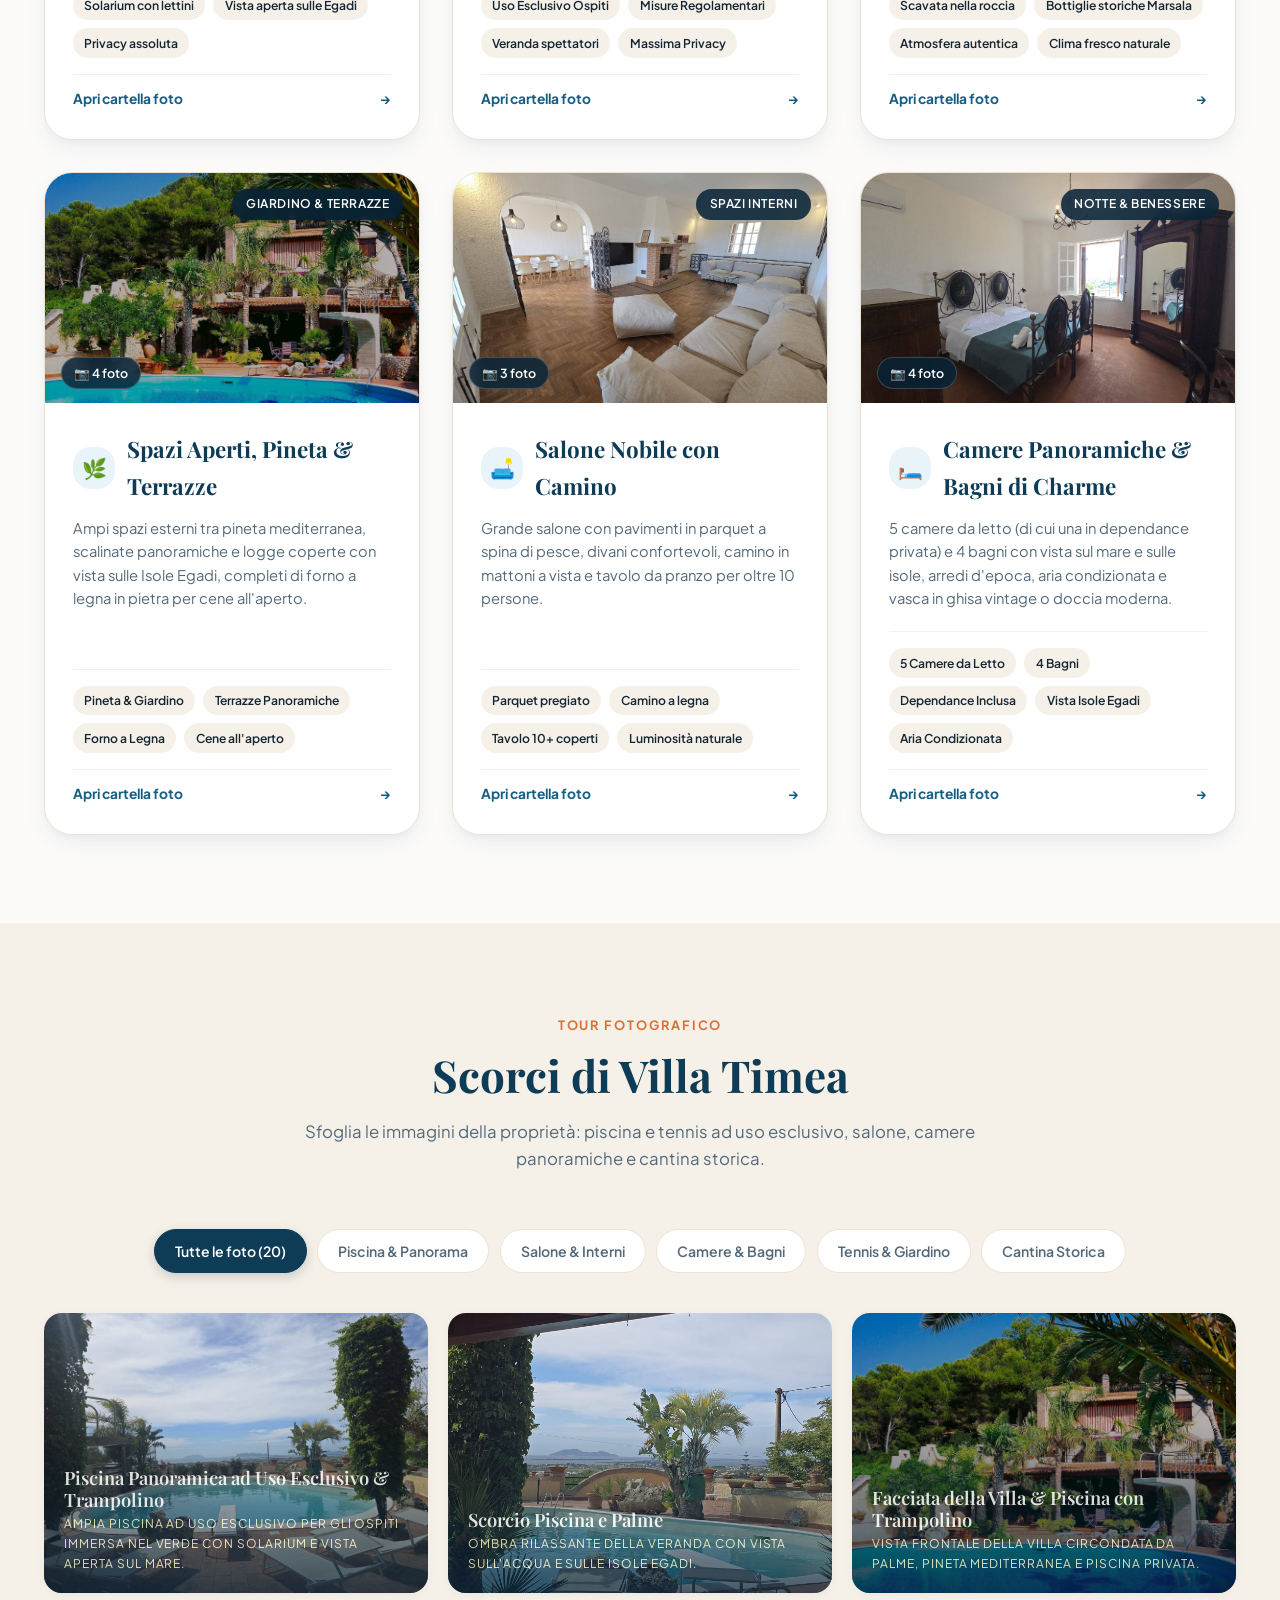
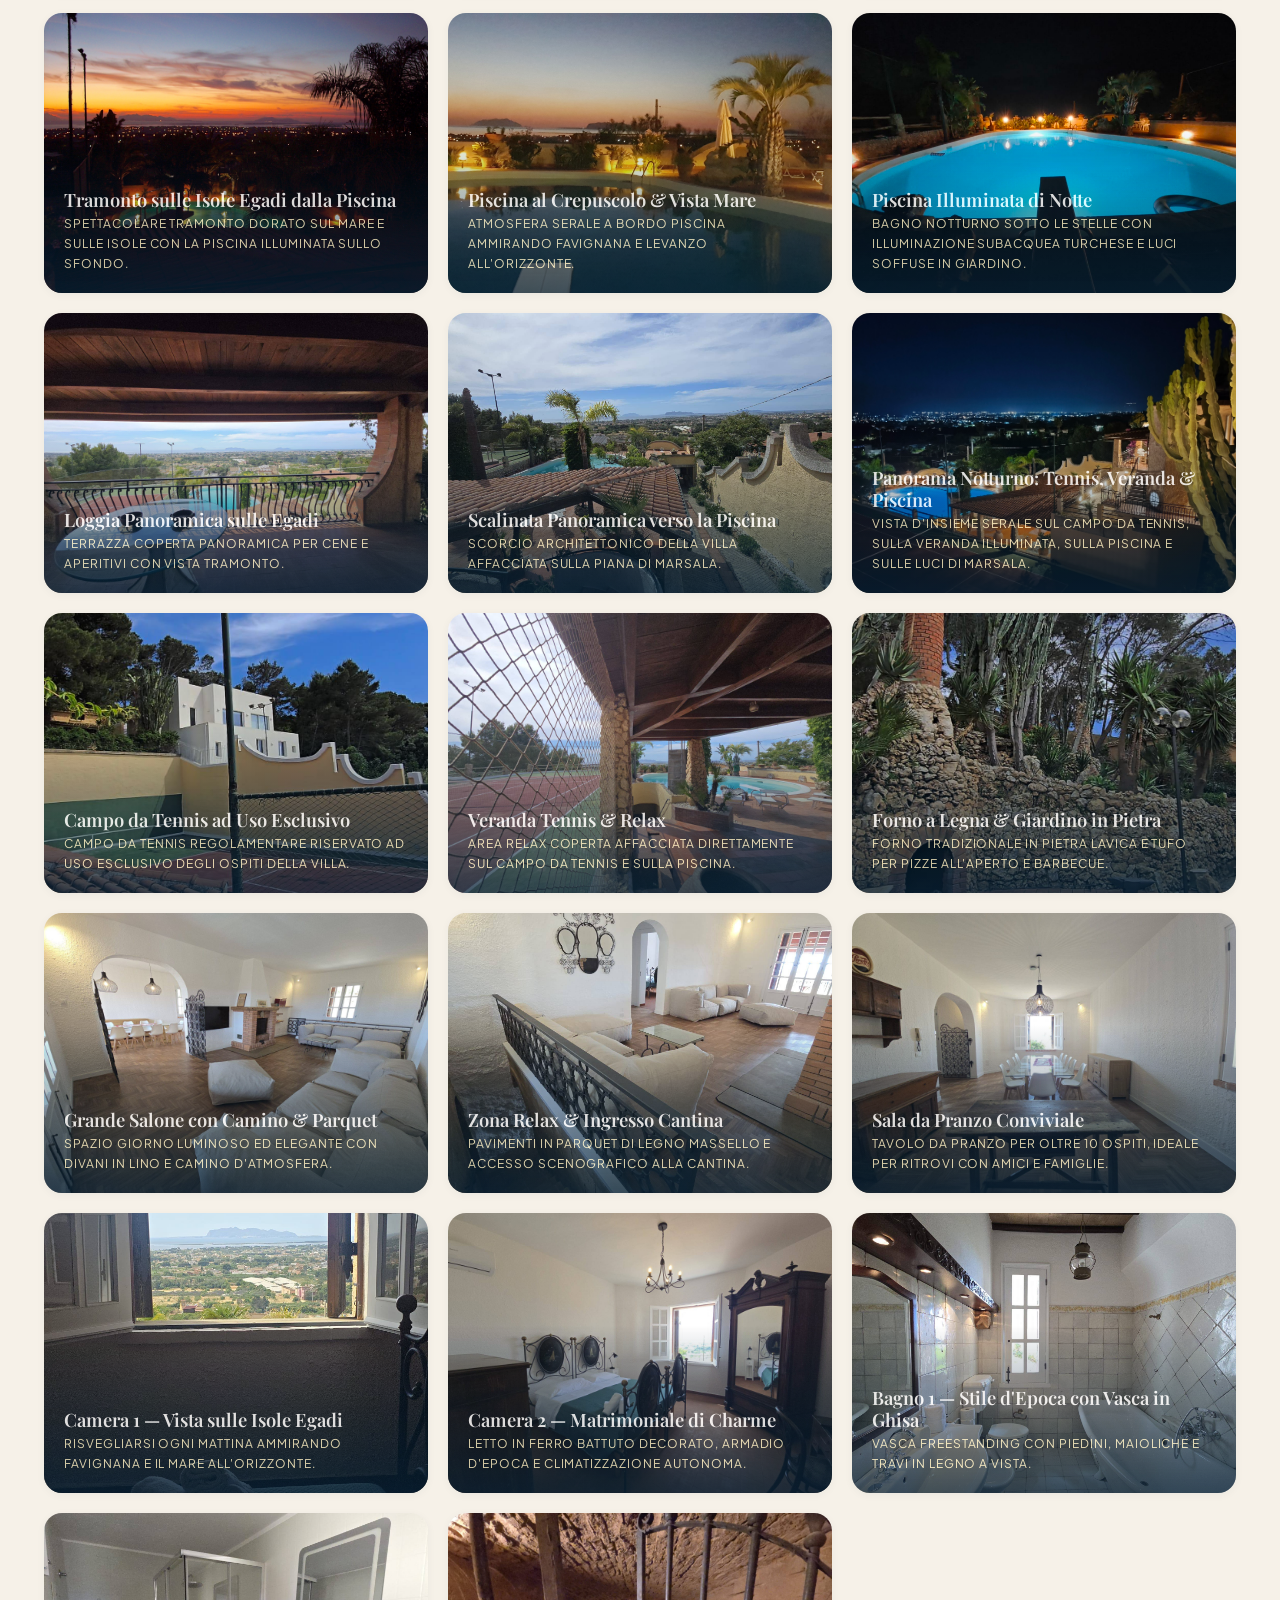
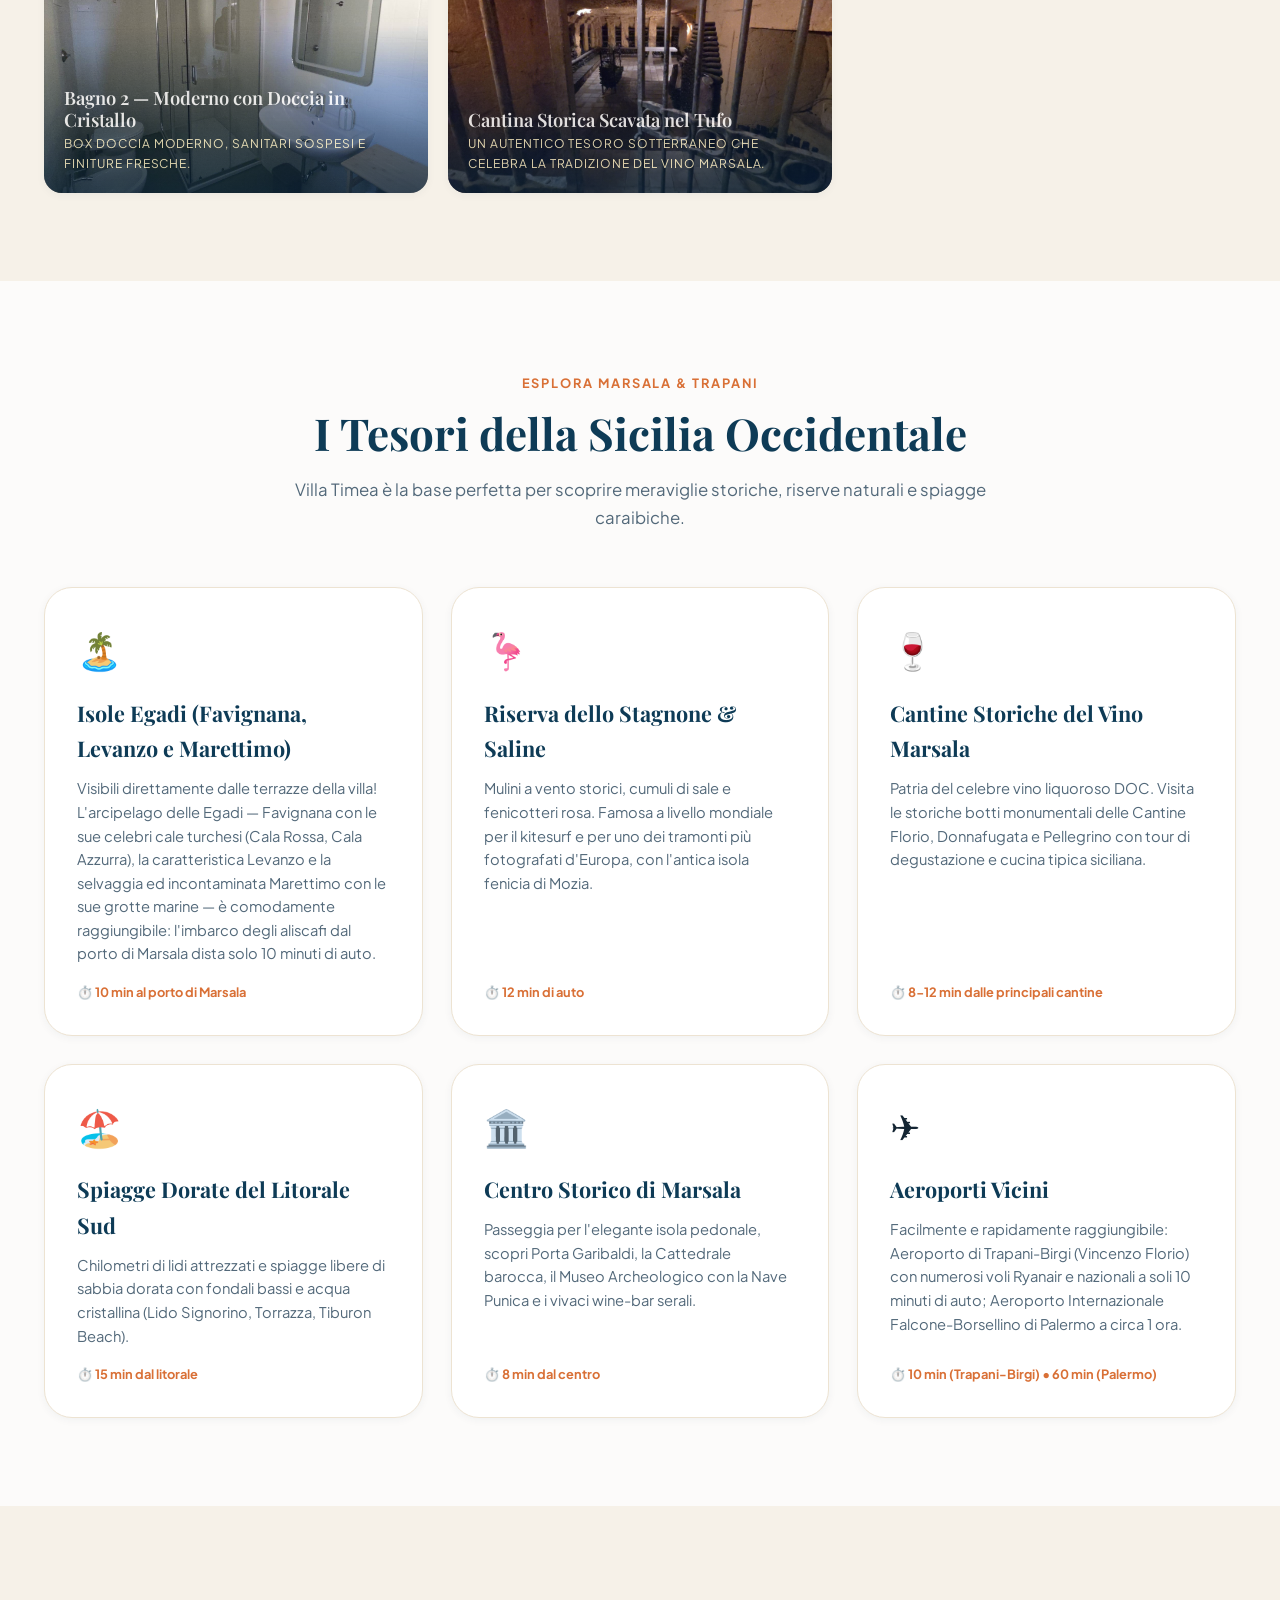
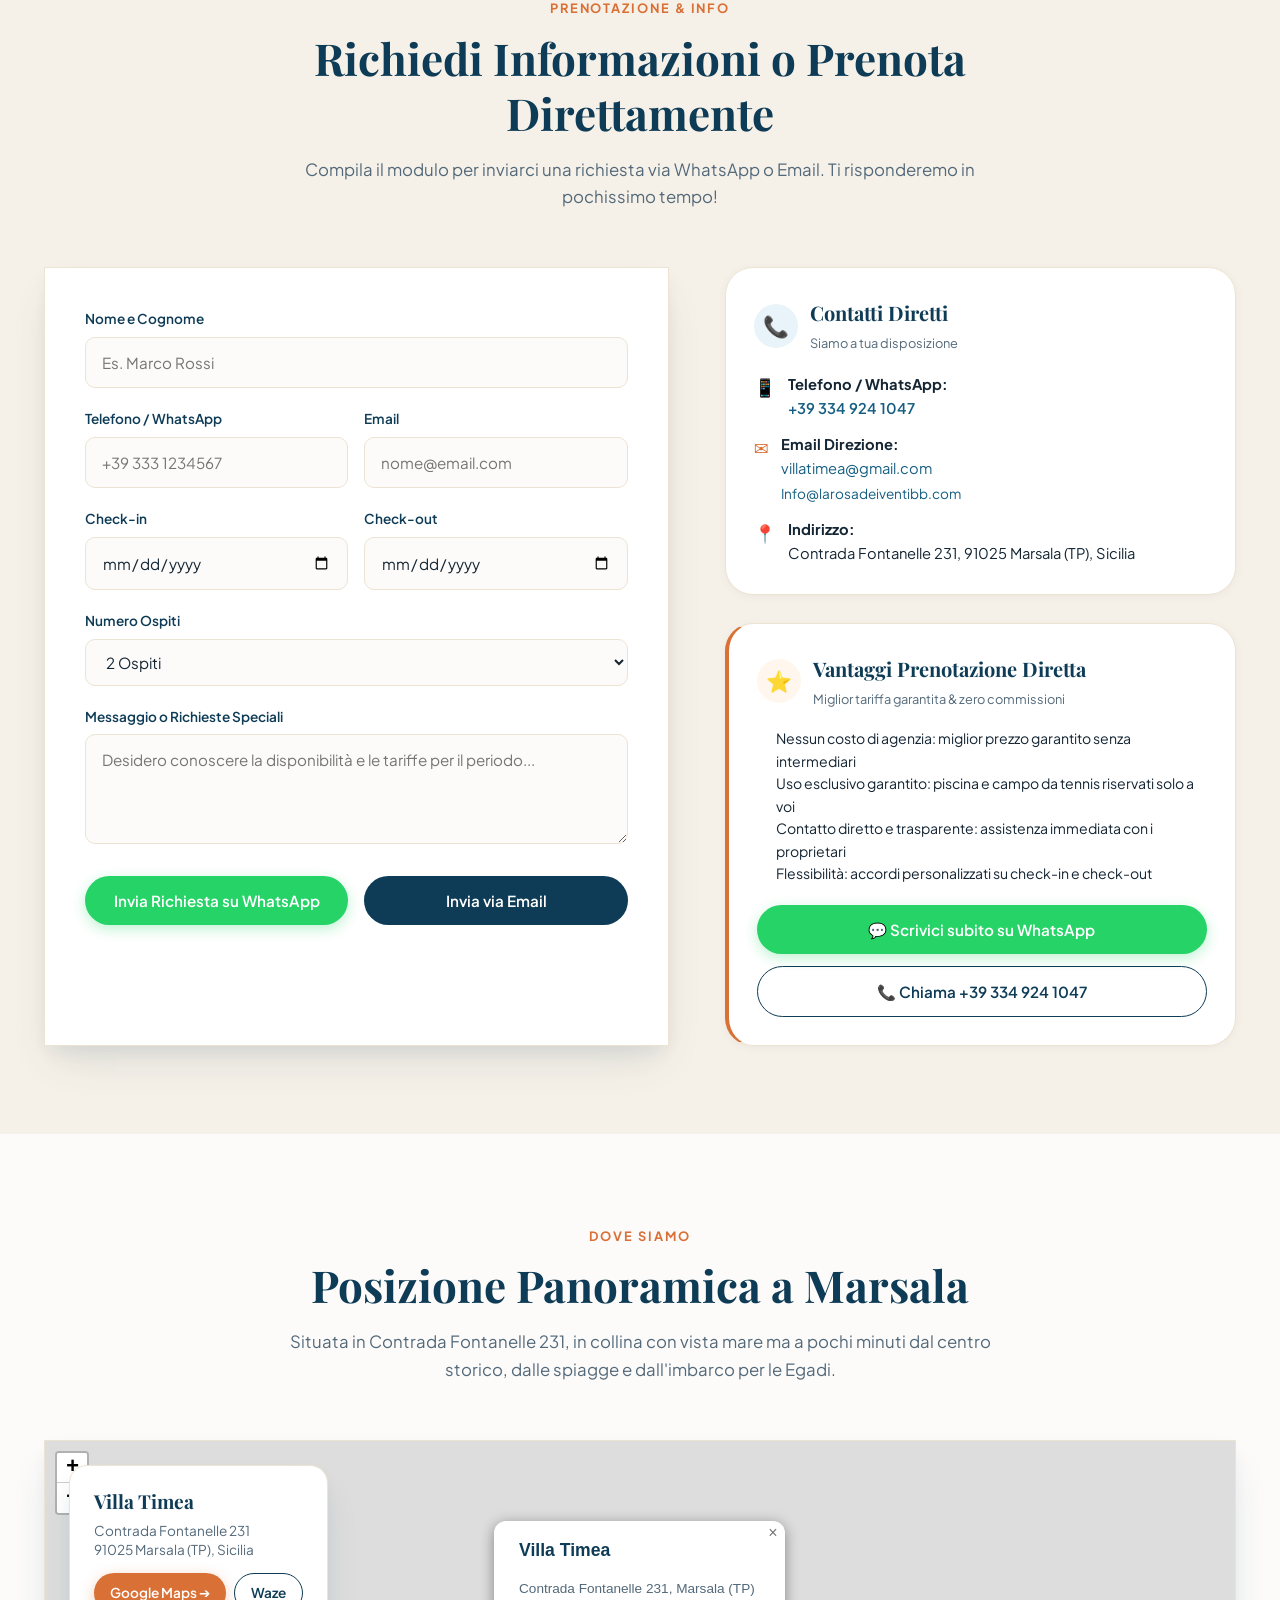
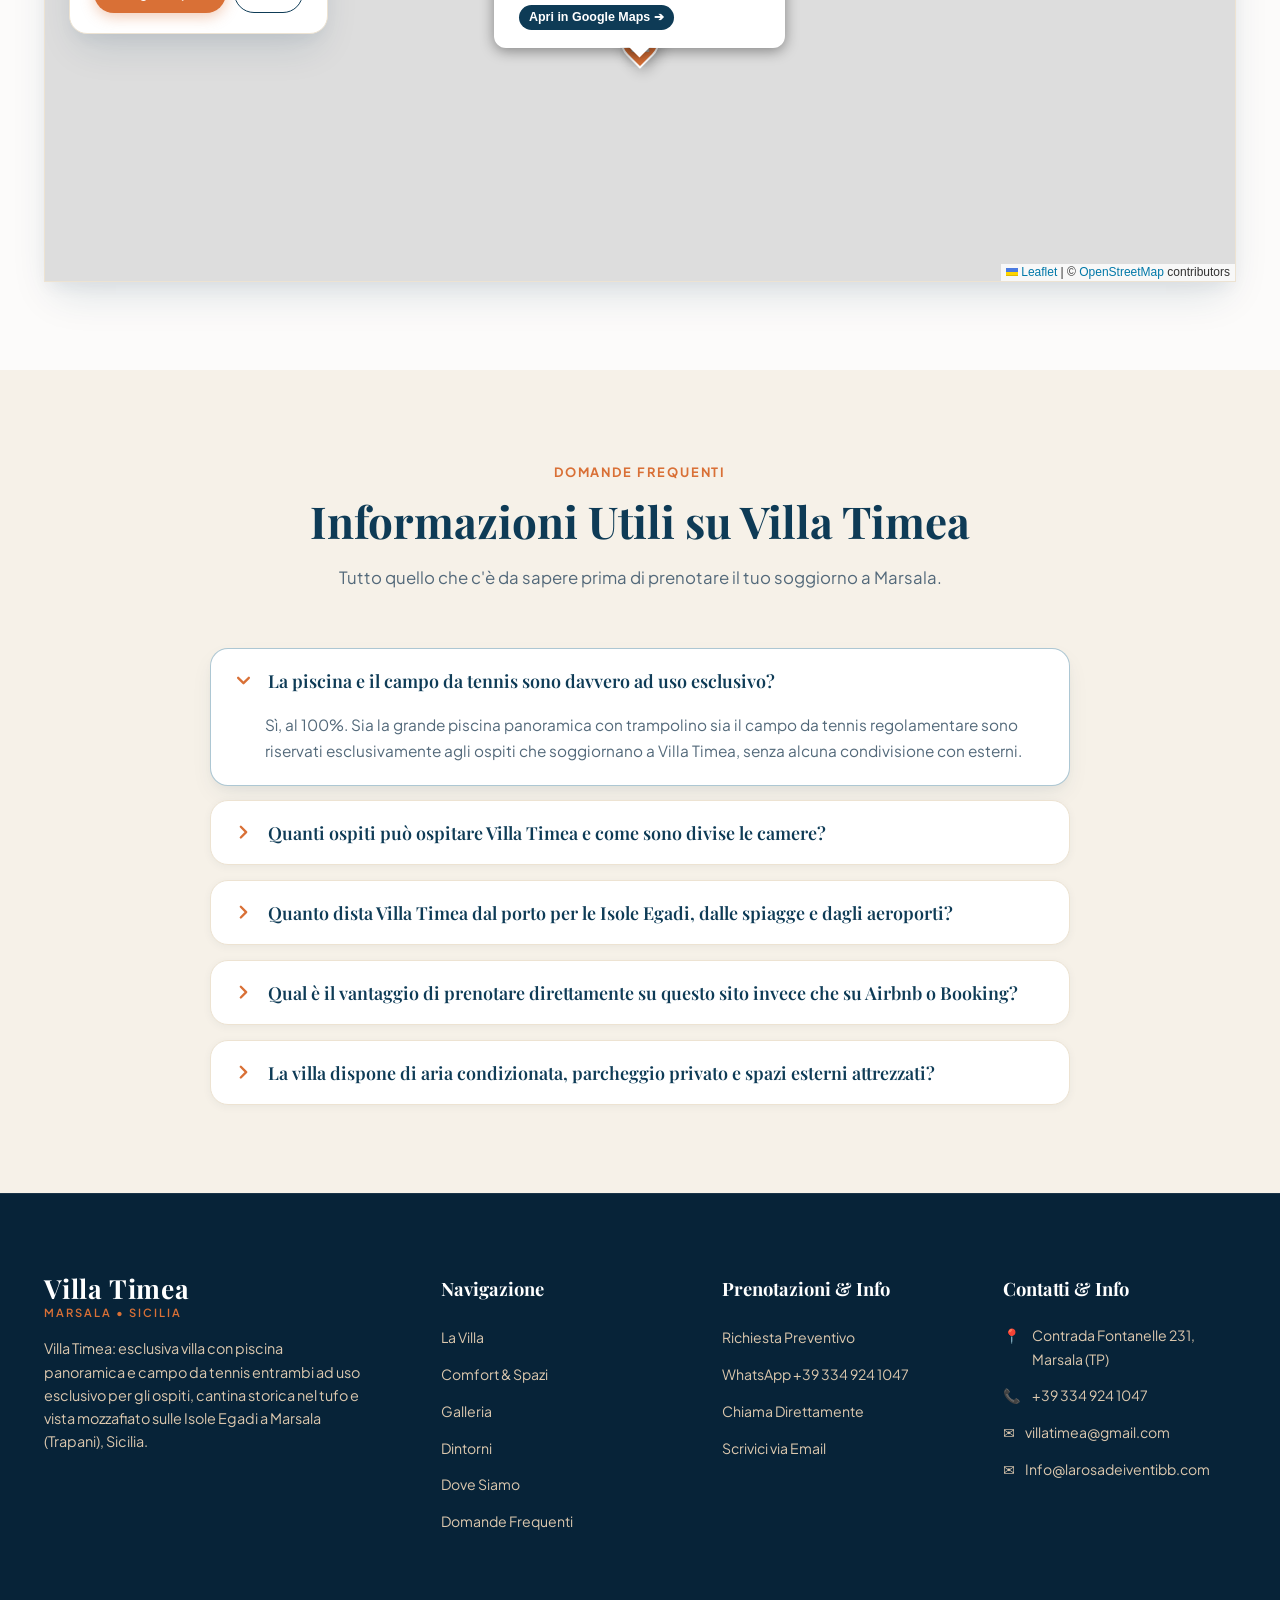
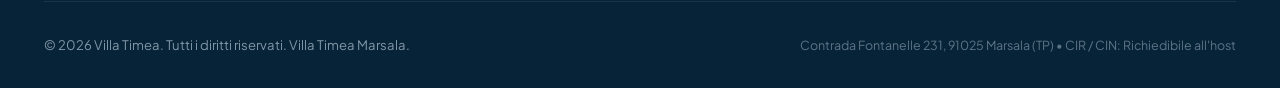
==== commit db743eaf: "SEO multilingua (IT/EN/DE), JSON-LD, sitemap, FAQ, immagini WebP, validazione form e piano_salita.md" ====
--- a/index.html
+++ b/index.html
@@ -2,20 +2,39 @@
 <html lang="it">
 <head>
   <meta charset="UTF-8">
-  <meta name="viewport" content="width=device-width, initial-scale=1.0, maximum-scale=1.0, user-scalable=no, viewport-fit=cover">
+  <meta name="viewport" content="width=device-width, initial-scale=1.0, viewport-fit=cover">
   <meta http-equiv="X-UA-Compatible" content="ie=edge">
 
-  <title>Villa Timea Piscina e Tennis Vista Isole Egadi | Marsala (Sicilia)</title>
-  <meta name="description" content="Villa Timea: esclusiva villa con piscina panoramica e campo da tennis entrambi ad uso esclusivo per gli ospiti, pineta mediterranea e cantina storica scavata nel tufo a Marsala, con vista mozzafiato sulle Isole Egadi.">
-  <meta name="keywords" content="Villa Timea, Marsala, Villa con piscina uso esclusivo Sicilia, Isole Egadi Favignana Levanzo Marettimo, Campo da tennis uso esclusivo villa vacanze, Affitto villa Marsala, Cantina vino Marsala">
+  <title>Villa Timea Marsala | Villa con Piscina e Tennis Vista Isole Egadi</title>
+  <meta name="description" content="Villa Timea a Marsala (Sicilia): villa con piscina panoramica e campo da tennis ad uso esclusivo, 5 camere per 12 ospiti, cantina storica nel tufo e vista Isole Egadi. Prenota direttamente senza commissioni.">
+  <meta name="keywords" content="Villa Timea, Villa Timea Marsala, villa marsala, villa con piscina marsala, villa con campo da tennis marsala, villa vista Isole Egadi, villa vacanze Sicilia occidentale">
+  <meta name="robots" content="index, follow, max-image-preview:large">
   <meta name="theme-color" content="#0e3b56">
+
+  <!-- Canonical & Multilingual Hreflang -->
+  <link rel="canonical" href="https://www.villatimea.it/">
+  <link rel="alternate" hreflang="it" href="https://www.villatimea.it/">
+  <link rel="alternate" hreflang="en" href="https://www.villatimea.it/en/">
+  <link rel="alternate" hreflang="de" href="https://www.villatimea.it/de/">
+  <link rel="alternate" hreflang="x-default" href="https://www.villatimea.it/">
 
   <!-- Open Graph / Social Sharing -->
   <meta property="og:type" content="website">
-  <meta property="og:title" content="Villa Timea Piscina e Tennis Vista Isole Egadi | Marsala, Sicilia">
-  <meta property="og:description" content="Piscina panoramica e campo da tennis ad uso esclusivo per gli ospiti, cantina storica nel tufo e vista sulle Isole Egadi. Scopri la villa e prenota direttamente.">
-  <meta property="og:image" content="assets/images/piscina-facciata-villa.jpg">
-  <meta property="twitter:card" content="summary_large_image">
+  <meta property="og:site_name" content="Villa Timea">
+  <meta property="og:locale" content="it_IT">
+  <meta property="og:locale:alternate" content="en_US">
+  <meta property="og:locale:alternate" content="de_DE">
+  <meta property="og:url" content="https://www.villatimea.it/">
+  <meta property="og:title" content="Villa Timea Marsala | Villa con Piscina e Tennis Vista Isole Egadi">
+  <meta property="og:description" content="Piscina panoramica e campo da tennis ad uso esclusivo per gli ospiti, 5 camere fino a 12 posti, cantina storica nel tufo e vista sulle Isole Egadi. Prenota direttamente.">
+  <meta property="og:image" content="https://www.villatimea.it/assets/images/piscina-facciata-villa.jpg">
+  <meta property="og:image:width" content="1600">
+  <meta property="og:image:height" content="1200">
+  <meta property="og:image:alt" content="Villa Timea a Marsala con piscina privata ad uso esclusivo e vista panoramica">
+  <meta name="twitter:card" content="summary_large_image">
+  <meta name="twitter:title" content="Villa Timea Marsala | Piscina e Tennis Vista Isole Egadi">
+  <meta name="twitter:description" content="Villa esclusiva a Marsala con piscina panoramica, campo da tennis privato e vista sulle Isole Egadi. Prenotazione diretta al miglior prezzo.">
+  <meta name="twitter:image" content="https://www.villatimea.it/assets/images/piscina-facciata-villa.jpg">
 
   <!-- Favicon -->
   <link rel="icon" href="data:image/svg+xml,<svg xmlns=%22http://www.w3.org/2000/svg%22 viewBox=%220 0 100 100%22><text y=%22.9em%22 font-size=%2290%22>🏖️</text></svg>">
@@ -29,7 +48,119 @@
   <link rel="stylesheet" href="assets/css/leaflet.css">
 
   <!-- Main Stylesheet -->
-  <link rel="stylesheet" href="assets/css/style.css?v=4.5">
+  <link rel="stylesheet" href="assets/css/style.css?v=5.0">
+
+  <!-- Structured Data (Schema.org JSON-LD) -->
+  <script type="application/ld+json">
+  {
+    "@context": "https://schema.org",
+    "@graph": [
+      {
+        "@type": "WebSite",
+        "@id": "https://www.villatimea.it/#website",
+        "name": "Villa Timea",
+        "url": "https://www.villatimea.it/",
+        "inLanguage": ["it", "en", "de"]
+      },
+      {
+        "@type": ["LodgingBusiness", "VacationRental"],
+        "@id": "https://www.villatimea.it/#villa",
+        "name": "Villa Timea",
+        "alternateName": "Villa Timea Marsala",
+        "description": "Villa esclusiva a Marsala (Sicilia) con piscina panoramica e trampolino, campo da tennis regolamentare ad uso esclusivo per gli ospiti, 5 camere da letto per fino a 12 ospiti, cantina storica nel tufo e vista sulle Isole Egadi.",
+        "url": "https://www.villatimea.it/",
+        "telephone": "+39 334 924 1047",
+        "email": "villatimea@gmail.com",
+        "priceRange": "$$$",
+        "numberOfRooms": 5,
+        "occupancy": {
+          "@type": "QuantitativeValue",
+          "minValue": 1,
+          "maxValue": 12
+        },
+        "address": {
+          "@type": "PostalAddress",
+          "streetAddress": "Contrada Fontanelle 231",
+          "addressLocality": "Marsala",
+          "addressRegion": "TP",
+          "postalCode": "91025",
+          "addressCountry": "IT"
+        },
+        "geo": {
+          "@type": "GeoCoordinates",
+          "latitude": 37.81835,
+          "longitude": 12.50655
+        },
+        "hasMap": "https://maps.app.goo.gl/ddpPGVBYh4fJH2ks8",
+        "sameAs": [
+          "https://maps.app.goo.gl/ddpPGVBYh4fJH2ks8"
+        ],
+        "image": [
+          "https://www.villatimea.it/assets/images/piscina-facciata-villa.jpg",
+          "https://www.villatimea.it/assets/images/piscina-panorama.jpg",
+          "https://www.villatimea.it/assets/images/terrazza-vista-egadi.jpg",
+          "https://www.villatimea.it/assets/images/campo-tennis.jpg",
+          "https://www.villatimea.it/assets/images/cantina-storica-tufo.jpg"
+        ],
+        "amenityFeature": [
+          { "@type": "LocationFeatureSpecification", "name": "Piscina panoramica privata ad uso esclusivo con trampolino", "value": true },
+          { "@type": "LocationFeatureSpecification", "name": "Campo da tennis regolamentare ad uso esclusivo", "value": true },
+          { "@type": "LocationFeatureSpecification", "name": "Vista mare e Isole Egadi (Favignana, Levanzo, Marettimo)", "value": true },
+          { "@type": "LocationFeatureSpecification", "name": "Cantina storica scavata nel tufo", "value": true },
+          { "@type": "LocationFeatureSpecification", "name": "Forno a legna esterno in pietra", "value": true },
+          { "@type": "LocationFeatureSpecification", "name": "Aria condizionata e parcheggio privato", "value": true }
+        ],
+        "petsAllowed": false
+      },
+      {
+        "@type": "FAQPage",
+        "@id": "https://www.villatimea.it/#faq",
+        "mainEntity": [
+          {
+            "@type": "Question",
+            "name": "La piscina e il campo da tennis sono davvero ad uso esclusivo?",
+            "acceptedAnswer": {
+              "@type": "Answer",
+              "text": "Sì, al 100%. Sia la grande piscina panoramica con trampolino sia il campo da tennis regolamentare sono riservati esclusivamente agli ospiti che soggiornano a Villa Timea, senza alcuna condivisione con esterni."
+            }
+          },
+          {
+            "@type": "Question",
+            "name": "Quanti ospiti può ospitare Villa Timea e come sono divise le camere?",
+            "acceptedAnswer": {
+              "@type": "Answer",
+              "text": "La villa ospita comodamente fino a 12 persone grazie a 5 camere da letto (di cui una in dependance privata) e 4 bagni completi, oltre a un ampio salone con camino, sala da pranzo da oltre 10 coperti, veranda e forno a legna esterno."
+            }
+          },
+          {
+            "@type": "Question",
+            "name": "Quanto dista Villa Timea dal porto per le Isole Egadi, dalle spiagge e dagli aeroporti?",
+            "acceptedAnswer": {
+              "@type": "Answer",
+              "text": "La villa si trova in Contrada Fontanelle 231 a Marsala: il centro storico è a circa 8 minuti di auto, l'imbarco degli aliscafi per Favignana, Levanzo e Marettimo a 10 minuti, l'Aeroporto di Trapani-Birgi a 10 minuti, la Riserva dello Stagnone a 12 minuti e le spiagge del litorale sud a circa 15 minuti."
+            }
+          },
+          {
+            "@type": "Question",
+            "name": "Qual è il vantaggio di prenotare direttamente su questo sito invece che su Airbnb o Booking?",
+            "acceptedAnswer": {
+              "@type": "Answer",
+              "text": "Prenotando direttamente tramite WhatsApp, telefono o email dal sito ufficiale non paghi le commissioni di intermediazione dei portali, ottieni la miglior tariffa garantita e parli direttamente con i proprietari per concordare check-in, check-out ed esigenze speciali."
+            }
+          },
+          {
+            "@type": "Question",
+            "name": "La villa dispone di aria condizionata, parcheggio privato e spazi esterni attrezzati?",
+            "acceptedAnswer": {
+              "@type": "Answer",
+              "text": "Sì, le camere sono climatizzate e la proprietà offre ampi spazi verdi, pineta illuminata la sera, parcheggio privato interno, terrazze panoramiche vista Egadi, solarium con lettini e forno a legna in pietra."
+            }
+          }
+        ]
+      }
+    ]
+  }
+  </script>
 </head>
 <body>
 
@@ -158,7 +289,19 @@
   <!-- Hero Section -->
   <section class="hero" id="home">
     <div class="hero-bg">
-      <img src="assets/images/piscina-facciata-villa.jpg" alt="Facciata di Villa Timea con piscina ad uso esclusivo, trampolino e palme a Marsala">
+      <picture>
+        <source
+          type="image/webp"
+          srcset="assets/images/piscina-facciata-villa-800.webp 800w, assets/images/piscina-facciata-villa-1600.webp 1600w"
+          sizes="100vw">
+        <img
+          src="assets/images/piscina-facciata-villa.jpg"
+          alt="Facciata di Villa Timea con piscina ad uso esclusivo, trampolino e palme a Marsala"
+          width="1600"
+          height="1200"
+          fetchpriority="high"
+          decoding="async">
+      </picture>
     </div>
     <div class="hero-overlay"></div>
 
@@ -290,7 +433,10 @@
 
         <div class="story-media">
           <div class="story-img-main">
-            <img src="assets/images/terrazza-vista-egadi.jpg" alt="Terrazza panoramica Villa Timea con vista sulle isole Egadi">
+            <picture>
+              <source type="image/webp" srcset="assets/images/terrazza-vista-egadi-1200.webp">
+              <img src="assets/images/terrazza-vista-egadi.jpg" alt="Terrazza panoramica Villa Timea con vista sulle isole Egadi" width="1200" height="900" loading="lazy" decoding="async">
+            </picture>
           </div>
           <div class="story-badge-floating">
             <div class="story-badge-icon">🌅</div>
@@ -673,28 +819,40 @@
           <form id="inquiry-form" onsubmit="return false;">
             <div class="form-group">
               <label for="inq-name" class="form-label" data-i18n="formName">Nome e Cognome *</label>
-              <input type="text" id="inq-name" class="form-input" placeholder="Es. Marco Rossi" data-i18n-ph="formNamePh" required>
+              <input type="text" id="inq-name" name="name" class="form-input" placeholder="Es. Marco Rossi" data-i18n-ph="formNamePh" autocomplete="name" data-error="inq-name-error" required>
+              <div id="inq-name-error" class="form-error-msg">
+                <span role="img" aria-label="Errore">❌</span> Inserisci il tuo nome e cognome.
+              </div>
             </div>
 
             <div class="form-row">
               <div class="form-group">
                 <label for="inq-phone" class="form-label" data-i18n="formPhone">Telefono / WhatsApp *</label>
-                <input type="tel" id="inq-phone" class="form-input" placeholder="+39 333 1234567" required>
+                <input type="tel" id="inq-phone" name="tel" class="form-input" placeholder="+39 333 1234567" autocomplete="tel" data-error="inq-phone-error" required>
+                <div id="inq-phone-error" class="form-error-msg">
+                  <span role="img" aria-label="Errore">❌</span> Inserisci un numero di telefono o WhatsApp valido.
+                </div>
               </div>
               <div class="form-group">
                 <label for="inq-email" class="form-label" data-i18n="formEmail">Email</label>
-                <input type="email" id="inq-email" class="form-input" placeholder="nome@email.com">
+                <input type="email" id="inq-email" name="email" class="form-input" placeholder="nome@email.com" autocomplete="email" data-error="inq-email-error">
+                <div id="inq-email-error" class="form-error-msg">
+                  <span role="img" aria-label="Errore">❌</span> Inserisci un indirizzo email valido (es. nome@esempio.com).
+                </div>
               </div>
             </div>
 
             <div class="form-row">
               <div class="form-group">
                 <label for="inq-checkin" class="form-label">Check-in</label>
-                <input type="date" id="inq-checkin" class="form-input">
+                <input type="date" id="inq-checkin" name="checkin" class="form-input">
               </div>
               <div class="form-group">
                 <label for="inq-checkout" class="form-label">Check-out</label>
-                <input type="date" id="inq-checkout" class="form-input">
+                <input type="date" id="inq-checkout" name="checkout" class="form-input" data-error="inq-checkout-error">
+                <div id="inq-checkout-error" class="form-error-msg">
+                  <span role="img" aria-label="Errore">❌</span> La data di check-out deve essere successiva al check-in.
+                </div>
               </div>
             </div>
 
@@ -823,6 +981,56 @@
     </div>
   </section>
 
+  <!-- Frequently Asked Questions -->
+  <section class="section section-sand accordion" id="faq" aria-labelledby="faq-heading">
+    <div class="container">
+      <div class="section-header">
+        <span class="section-tag" data-i18n="faqTag">Domande Frequenti</span>
+        <h2 class="section-title" id="faq-heading" data-i18n="faqTitle">Informazioni Utili su Villa Timea</h2>
+        <p class="section-desc" data-i18n="faqDesc">
+          Tutto quello che c'è da sapere prima di prenotare il tuo soggiorno a Marsala.
+        </p>
+      </div>
+
+      <div class="faq-list">
+        <details class="faq-item" open>
+          <summary data-i18n="faq1Q">La piscina e il campo da tennis sono davvero ad uso esclusivo?</summary>
+          <div class="faq-answer" data-i18n="faq1A">
+            Sì, al 100%. Sia la grande piscina panoramica con trampolino sia il campo da tennis regolamentare sono riservati esclusivamente agli ospiti che soggiornano a Villa Timea, senza alcuna condivisione con esterni.
+          </div>
+        </details>
+
+        <details class="faq-item">
+          <summary data-i18n="faq2Q">Quanti ospiti può ospitare Villa Timea e come sono divise le camere?</summary>
+          <div class="faq-answer" data-i18n="faq2A">
+            La villa ospita comodamente fino a 12 persone grazie a 5 camere da letto (di cui una in dependance privata) e 4 bagni completi, oltre a un ampio salone con camino, sala da pranzo da oltre 10 coperti, veranda e forno a legna esterno.
+          </div>
+        </details>
+
+        <details class="faq-item">
+          <summary data-i18n="faq3Q">Quanto dista Villa Timea dal porto per le Isole Egadi, dalle spiagge e dagli aeroporti?</summary>
+          <div class="faq-answer" data-i18n="faq3A">
+            La villa si trova in Contrada Fontanelle 231 a Marsala: il centro storico è a circa 8 minuti di auto, l'imbarco degli aliscafi per Favignana, Levanzo e Marettimo a 10 minuti, l'Aeroporto di Trapani-Birgi a 10 minuti, la Riserva dello Stagnone a 12 minuti e le spiagge del litorale sud a circa 15 minuti.
+          </div>
+        </details>
+
+        <details class="faq-item">
+          <summary data-i18n="faq4Q">Qual è il vantaggio di prenotare direttamente su questo sito invece che su Airbnb o Booking?</summary>
+          <div class="faq-answer" data-i18n="faq4A">
+            Prenotando direttamente tramite WhatsApp, telefono o email dal sito ufficiale non paghi le commissioni di intermediazione dei portali, ottieni la miglior tariffa garantita e parli direttamente con i proprietari per concordare check-in, check-out ed esigenze speciali.
+          </div>
+        </details>
+
+        <details class="faq-item">
+          <summary data-i18n="faq5Q">La villa dispone di aria condizionata, parcheggio privato e spazi esterni attrezzati?</summary>
+          <div class="faq-answer" data-i18n="faq5A">
+            Sì, le camere sono climatizzate e la proprietà offre ampi spazi verdi, pineta illuminata la sera, parcheggio privato interno, terrazze panoramiche vista Egadi, solarium con lettini e forno a legna in pietra.
+          </div>
+        </details>
+      </div>
+    </div>
+  </section>
+
   <!-- Site Footer -->
   <footer class="site-footer">
     <div class="container">
@@ -845,6 +1053,7 @@
             <li><a href="#galleria" data-i18n="navGallery">Galleria Fotografica</a></li>
             <li><a href="#dintorni" data-i18n="navTerritory">Dintorni & Mare</a></li>
             <li><a href="#posizione" data-i18n="mapTag">Posizione</a></li>
+            <li><a href="#faq" data-i18n="faqTag">Domande Frequenti</a></li>
           </ul>
         </div>
 
@@ -916,6 +1125,6 @@
   <script src="assets/js/leaflet.js"></script>
 
   <!-- Main Website Script -->
-  <script src="assets/js/main.js?v=4.1"></script>
+  <script src="assets/js/main.js?v=5.0"></script>
 </body>
 </html>
--- a/assets/css/style.css
+++ b/assets/css/style.css
@@ -2822,3 +2822,151 @@
   flex-direction: column;
   gap: 1rem;
 }
+
+/* ==========================================================================
+   ACCESSIBLE FORM VALIDATION & LIVE REGION UTILITIES
+   ========================================================================== */
+
+.visually-hidden:where(:not(:focus-within, :active)) {
+  position: absolute !important;
+  clip-path: inset(50%) !important;
+  overflow: hidden !important;
+  width: 1px !important;
+  height: 1px !important;
+  margin: -1px !important;
+  padding: 0 !important;
+  border: 0 !important;
+  white-space: nowrap !important;
+}
+
+.form-error-msg {
+  display: none;
+  color: #b91c1c;
+  font-size: 0.82rem;
+  font-weight: 500;
+  margin-top: 0.35rem;
+  line-height: 1.4;
+}
+
+:is(.form-input, .form-select, .form-textarea):is(:user-invalid, .user-invalid-fallback) {
+  border-color: #dc2626;
+  background-color: #fef2f2;
+}
+
+:is(.form-input, .form-select, .form-textarea):is(:user-invalid, .user-invalid-fallback) + .form-error-msg {
+  display: block;
+}
+
+:is(.form-input, .form-select, .form-textarea):is(:user-valid, .user-valid-fallback):not([type="date"]) {
+  border-color: #15803d;
+}
+
+/* ==========================================================================
+   FAQ ACCORDION SECTION
+   ========================================================================== */
+
+.faq-list {
+  max-width: 860px;
+  margin: 0 auto;
+  display: flex;
+  flex-direction: column;
+  gap: 0.9rem;
+}
+
+.faq-item {
+  background: var(--c-white);
+  border: 1px solid var(--c-sand-200);
+  border-radius: var(--radius-md);
+  box-shadow: var(--shadow-sm);
+  transition: border-color var(--transition-fast), box-shadow var(--transition-fast);
+}
+
+.faq-item[open] {
+  border-color: rgba(21, 94, 130, 0.35);
+  box-shadow: var(--shadow-md);
+}
+
+.faq-item summary {
+  list-style: none;
+  display: flex;
+  align-items: center;
+  gap: 0.85rem;
+  padding: 1.2rem 1.4rem;
+  font-family: var(--font-serif);
+  font-size: 1.12rem;
+  font-weight: 600;
+  color: var(--c-navy);
+  cursor: pointer;
+  line-height: 1.4;
+  border-radius: var(--radius-md);
+}
+
+.faq-item summary::-webkit-details-marker {
+  display: none;
+}
+
+.faq-item summary:hover {
+  background: var(--c-aqua-soft);
+}
+
+.faq-item summary:focus-visible {
+  outline: 2px solid var(--c-ocean);
+  outline-offset: 2px;
+}
+
+.faq-item summary::before {
+  content: "";
+  inline-size: 1.15em;
+  block-size: 1.15em;
+  flex-shrink: 0;
+  background-color: var(--c-terracotta);
+  mask: url("data:image/svg+xml,%3Csvg xmlns='http://www.w3.org/2000/svg' viewBox='0 0 24 24' fill='none' stroke='black' stroke-width='2.6' stroke-linecap='round' stroke-linejoin='round'%3E%3Cpolyline points='6 9 12 15 18 9'/%3E%3C/svg%3E") no-repeat center / contain;
+  -webkit-mask: url("data:image/svg+xml,%3Csvg xmlns='http://www.w3.org/2000/svg' viewBox='0 0 24 24' fill='none' stroke='black' stroke-width='2.6' stroke-linecap='round' stroke-linejoin='round'%3E%3Cpolyline points='6 9 12 15 18 9'/%3E%3C/svg%3E") no-repeat center / contain;
+  rotate: -90deg;
+}
+
+.faq-item[open] > summary::before {
+  rotate: 0deg;
+}
+
+.faq-answer {
+  padding: 0 1.4rem 1.25rem 3.4rem;
+  color: var(--c-text-muted);
+  font-size: 0.96rem;
+  line-height: 1.7;
+}
+
+.faq-item::details-content {
+  interpolate-size: allow-keywords;
+  overflow: clip;
+  contain: layout;
+}
+
+.faq-item:not([open])::details-content {
+  block-size: 0;
+}
+
+@media (prefers-reduced-motion: no-preference) {
+  .faq-item summary::before {
+    transition: rotate 0.2s ease;
+  }
+
+  .faq-item::details-content {
+    transition: block-size, content-visibility, display;
+    transition-duration: 0.28s;
+    transition-timing-function: ease-in-out;
+    transition-behavior: allow-discrete;
+  }
+}
+
+@media (max-width: 640px) {
+  .faq-item summary {
+    padding: 1rem 1.1rem;
+    font-size: 1.02rem;
+  }
+
+  .faq-answer {
+    padding: 0 1.1rem 1.1rem 2.85rem;
+    font-size: 0.92rem;
+  }
+}
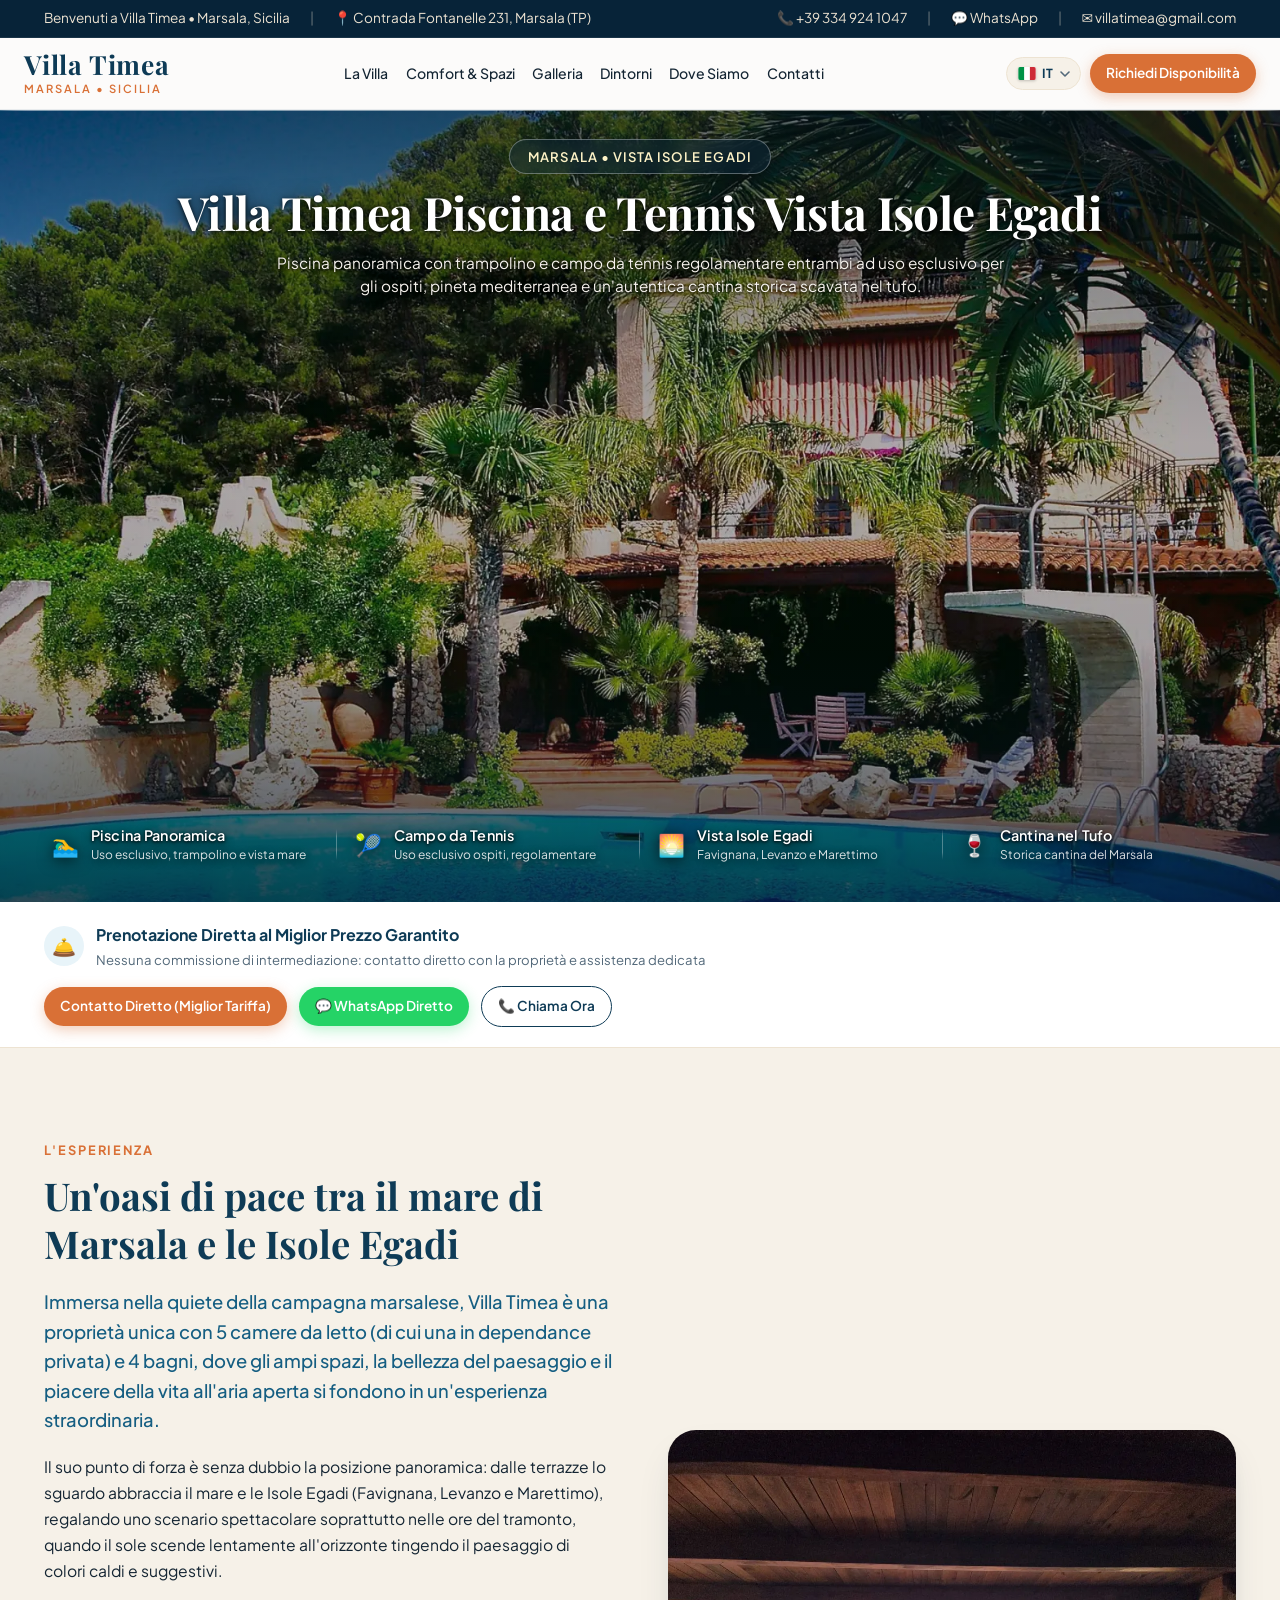
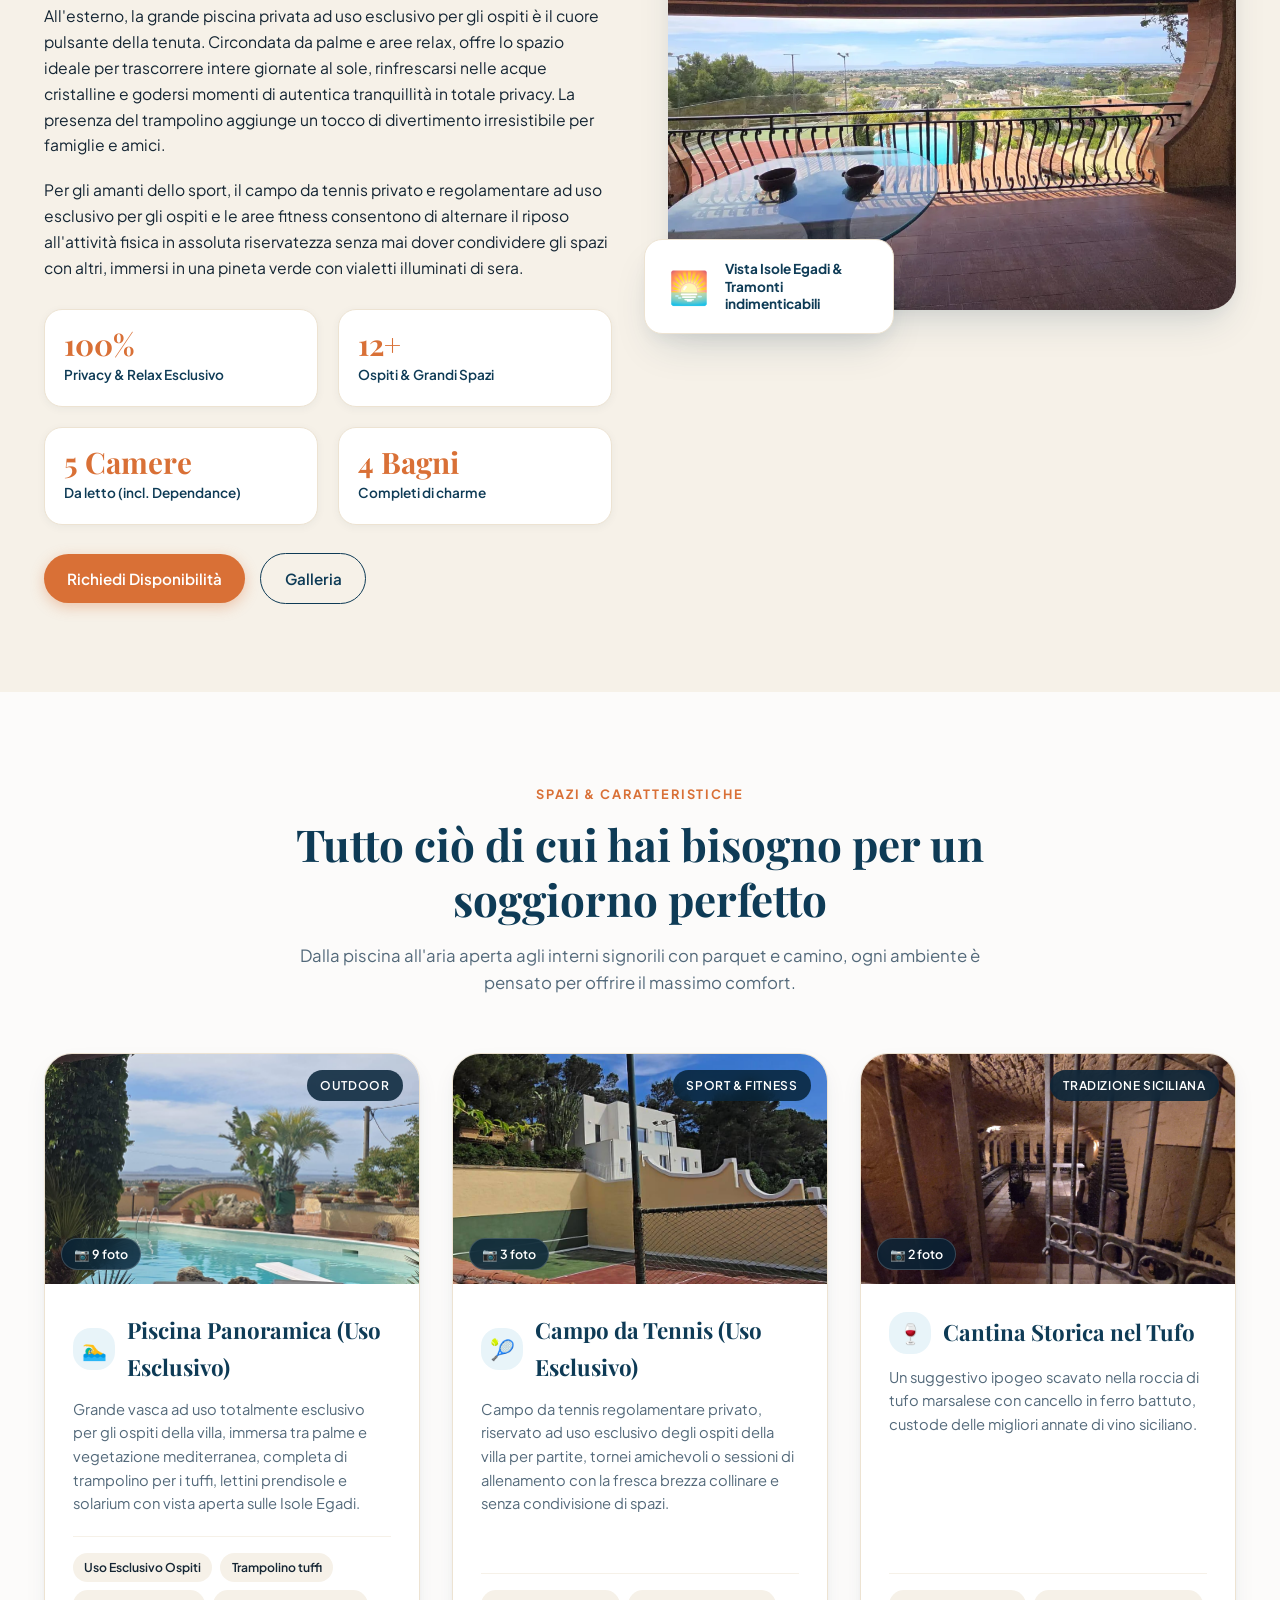
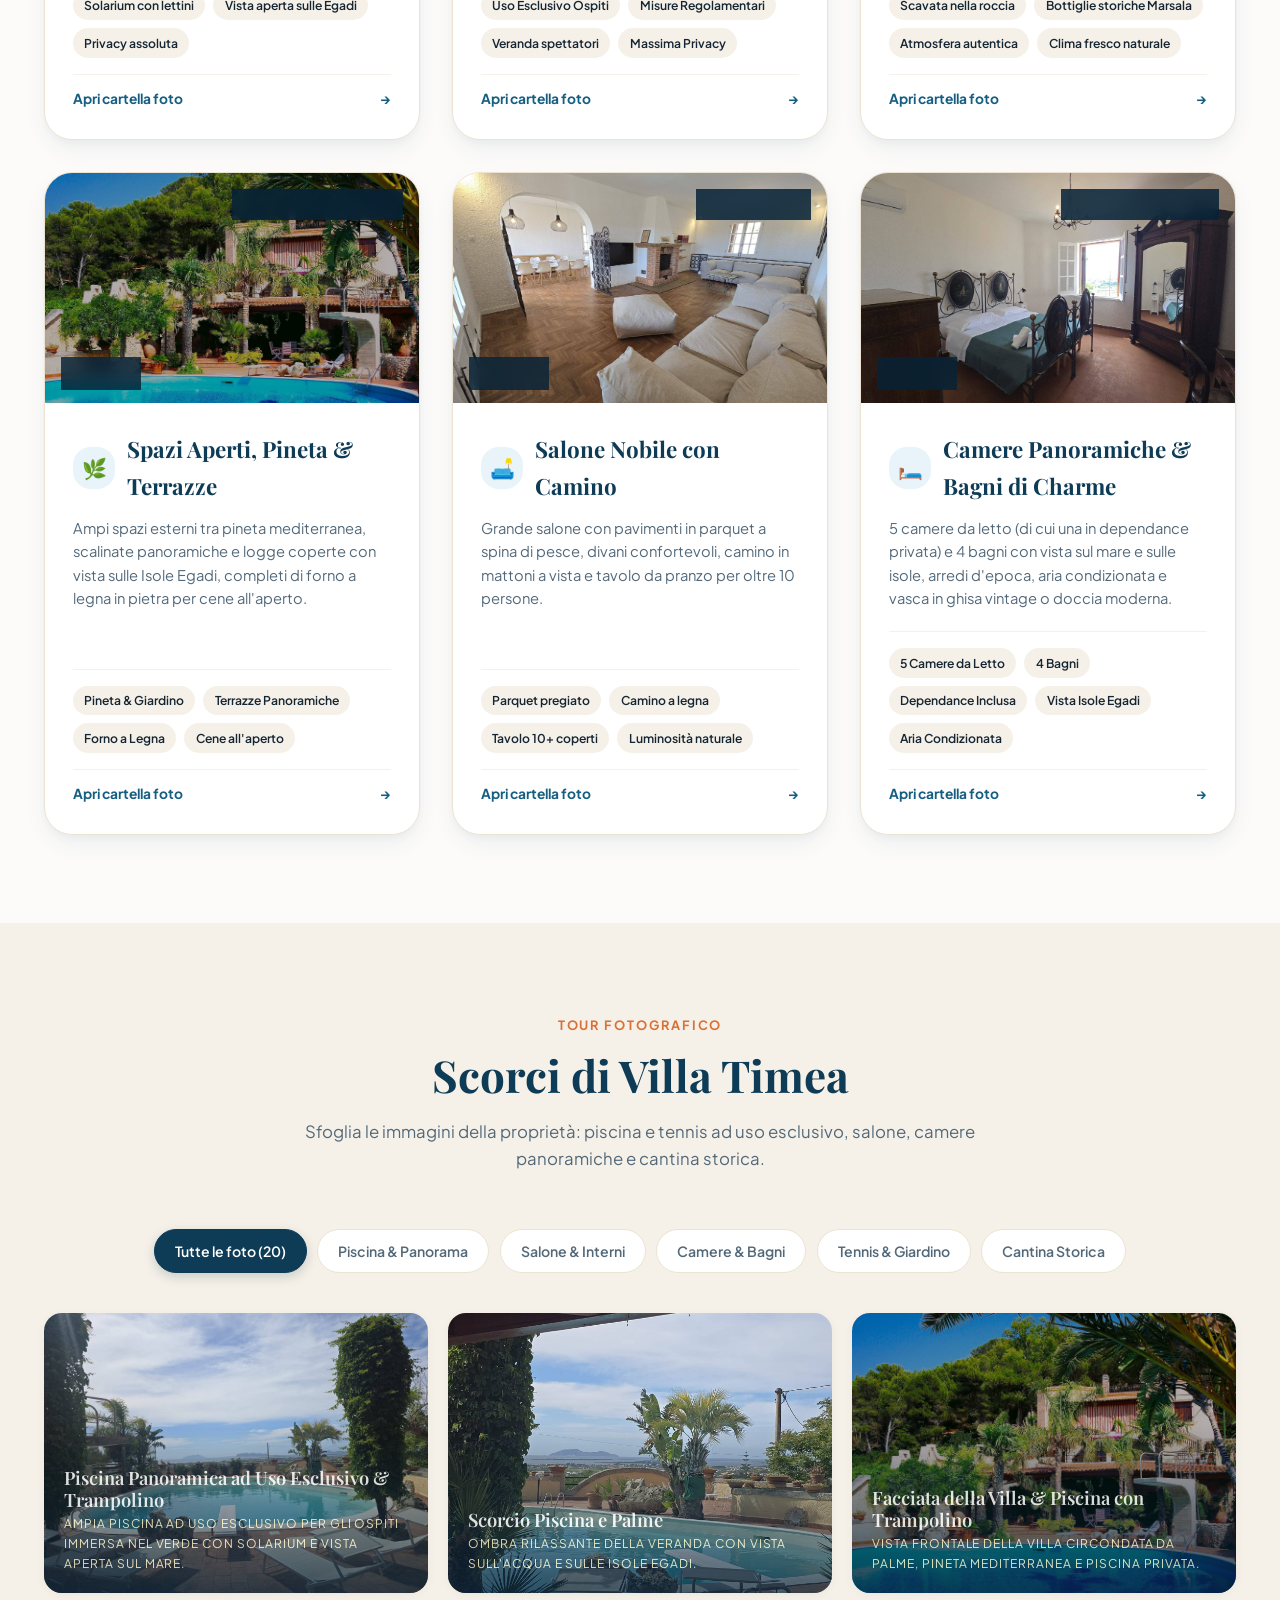
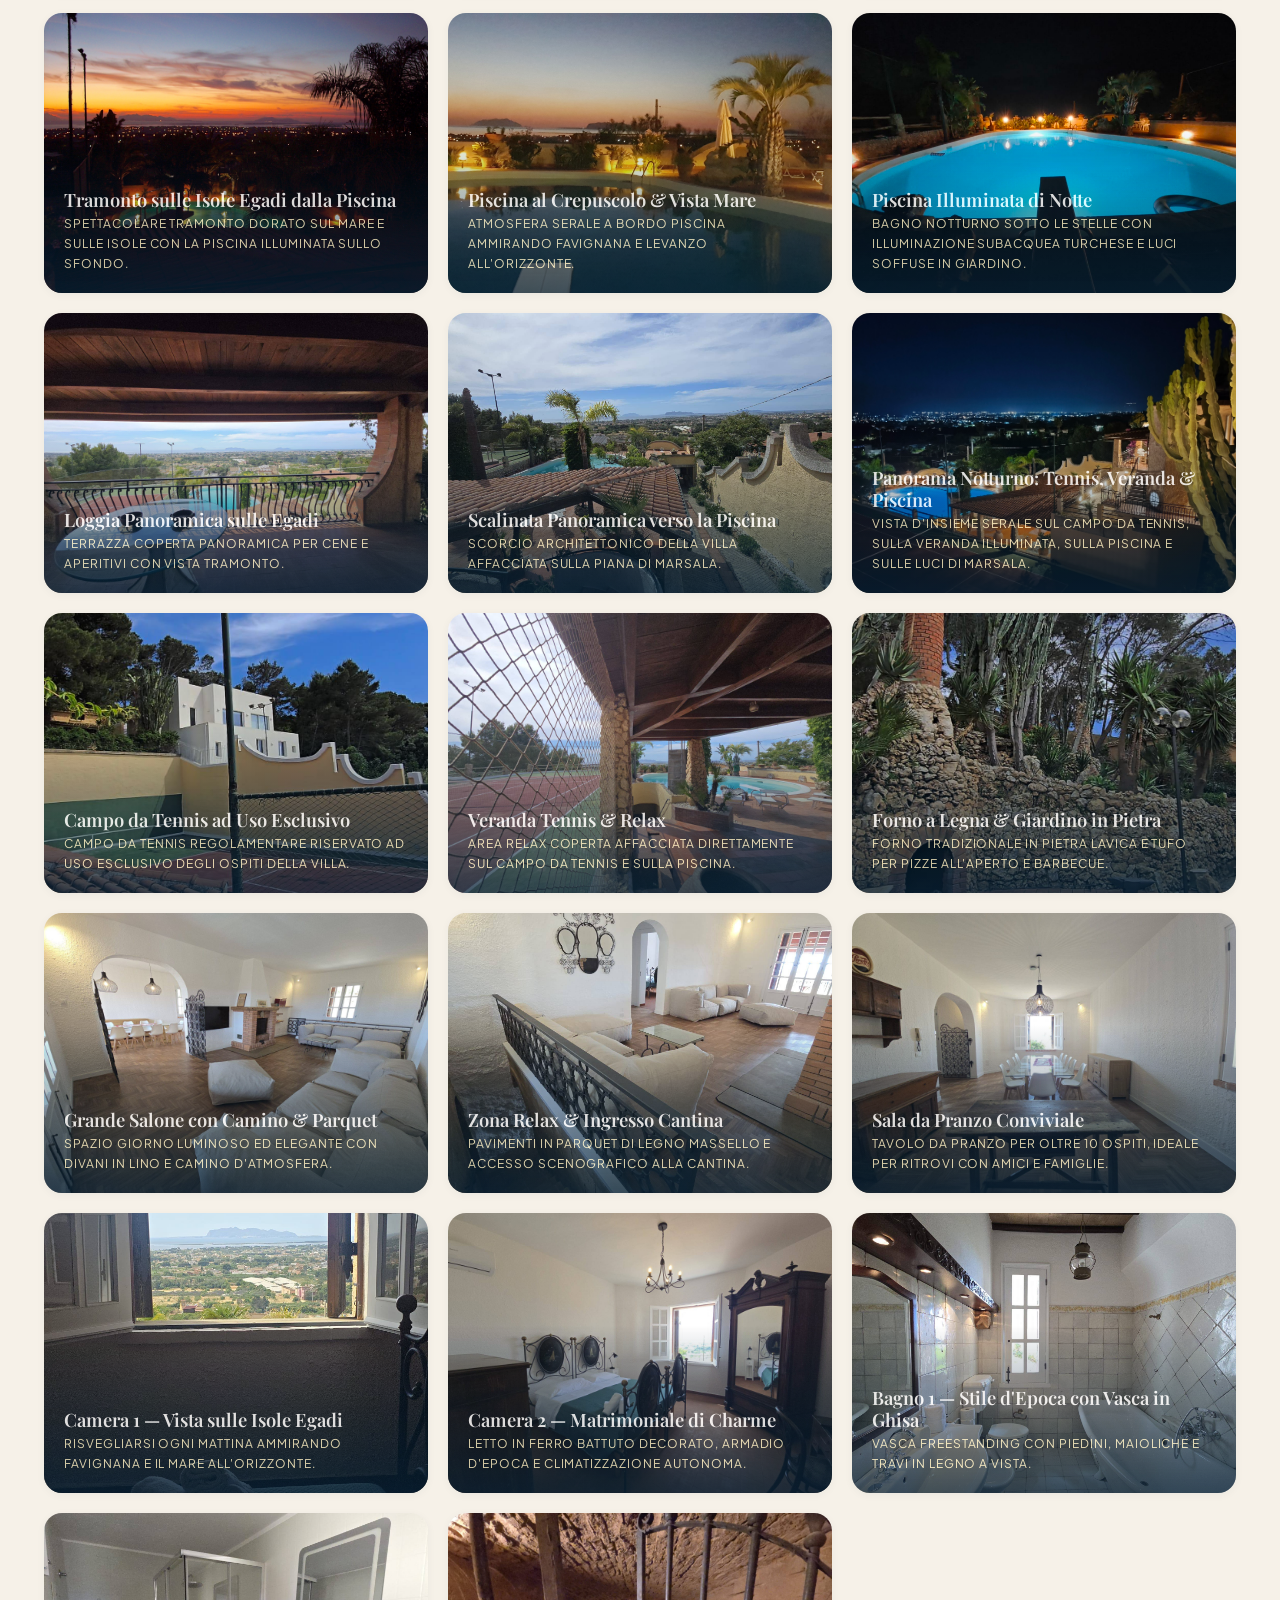
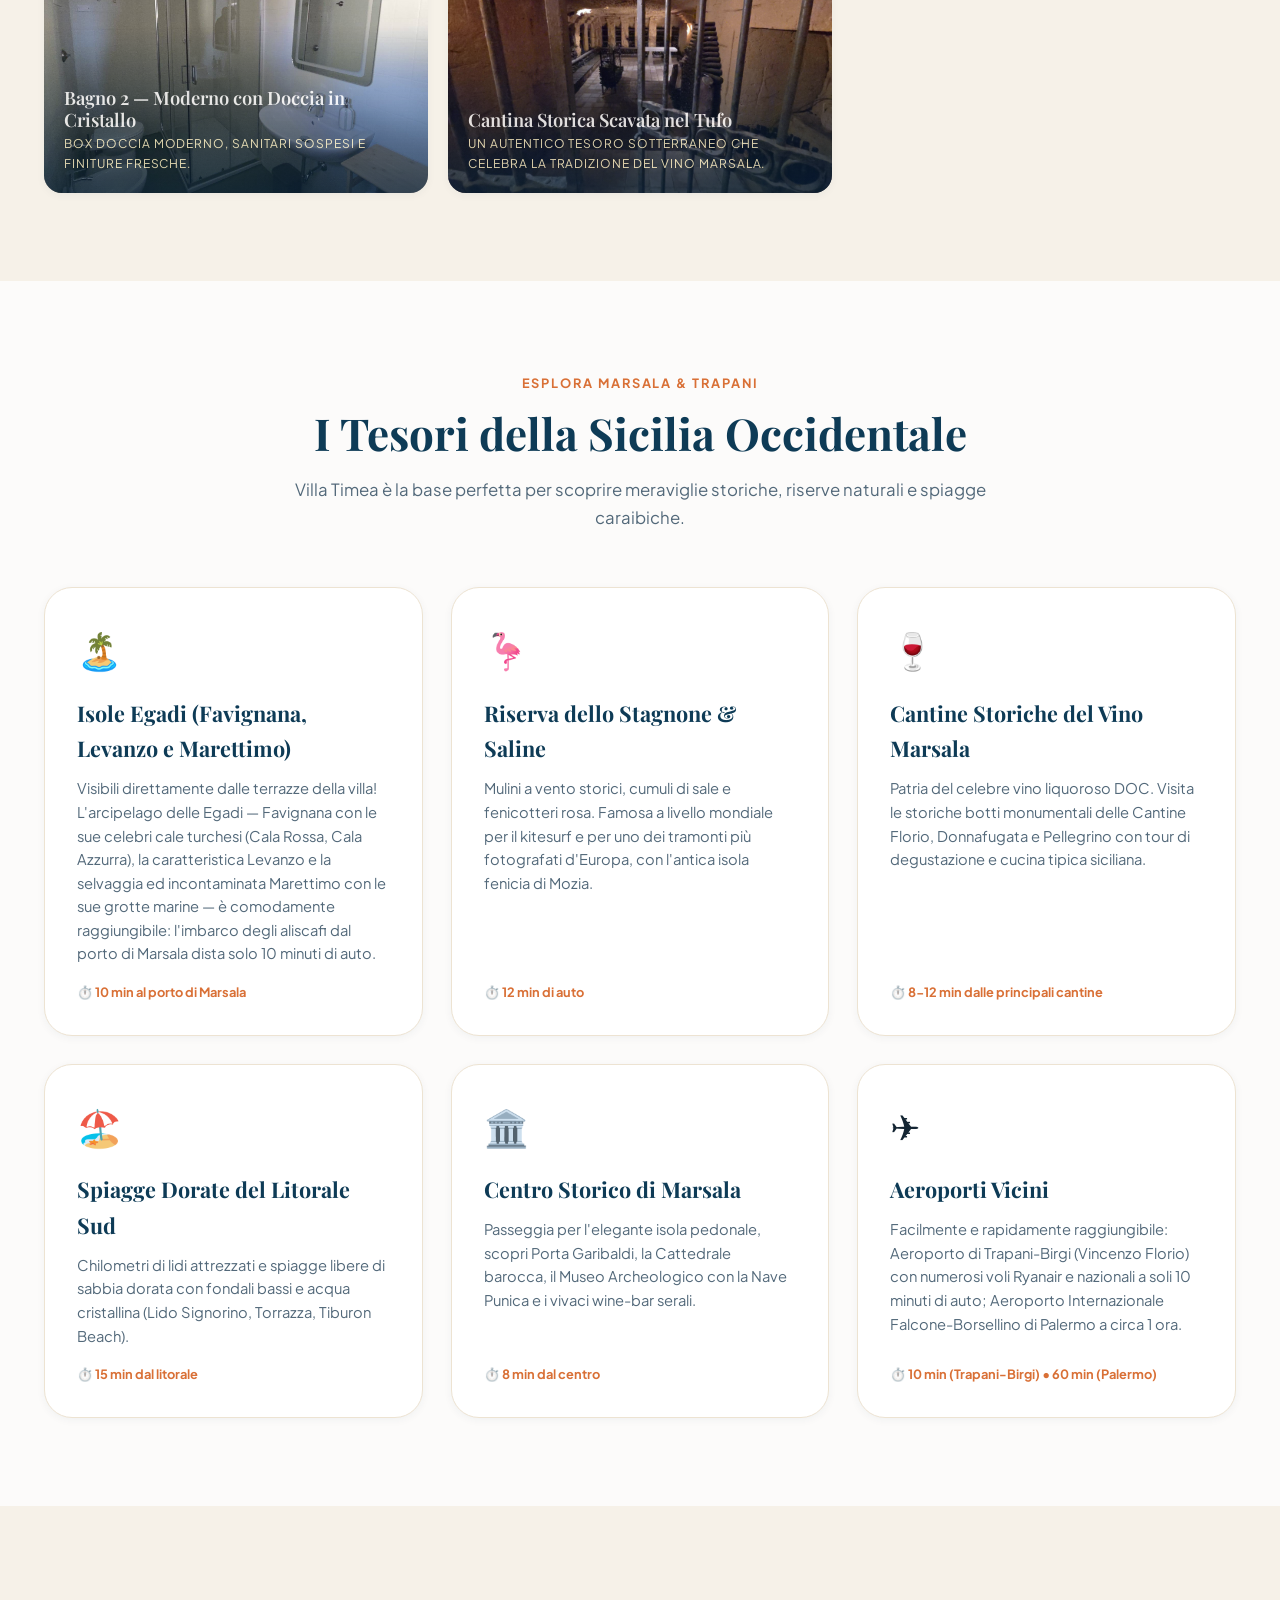
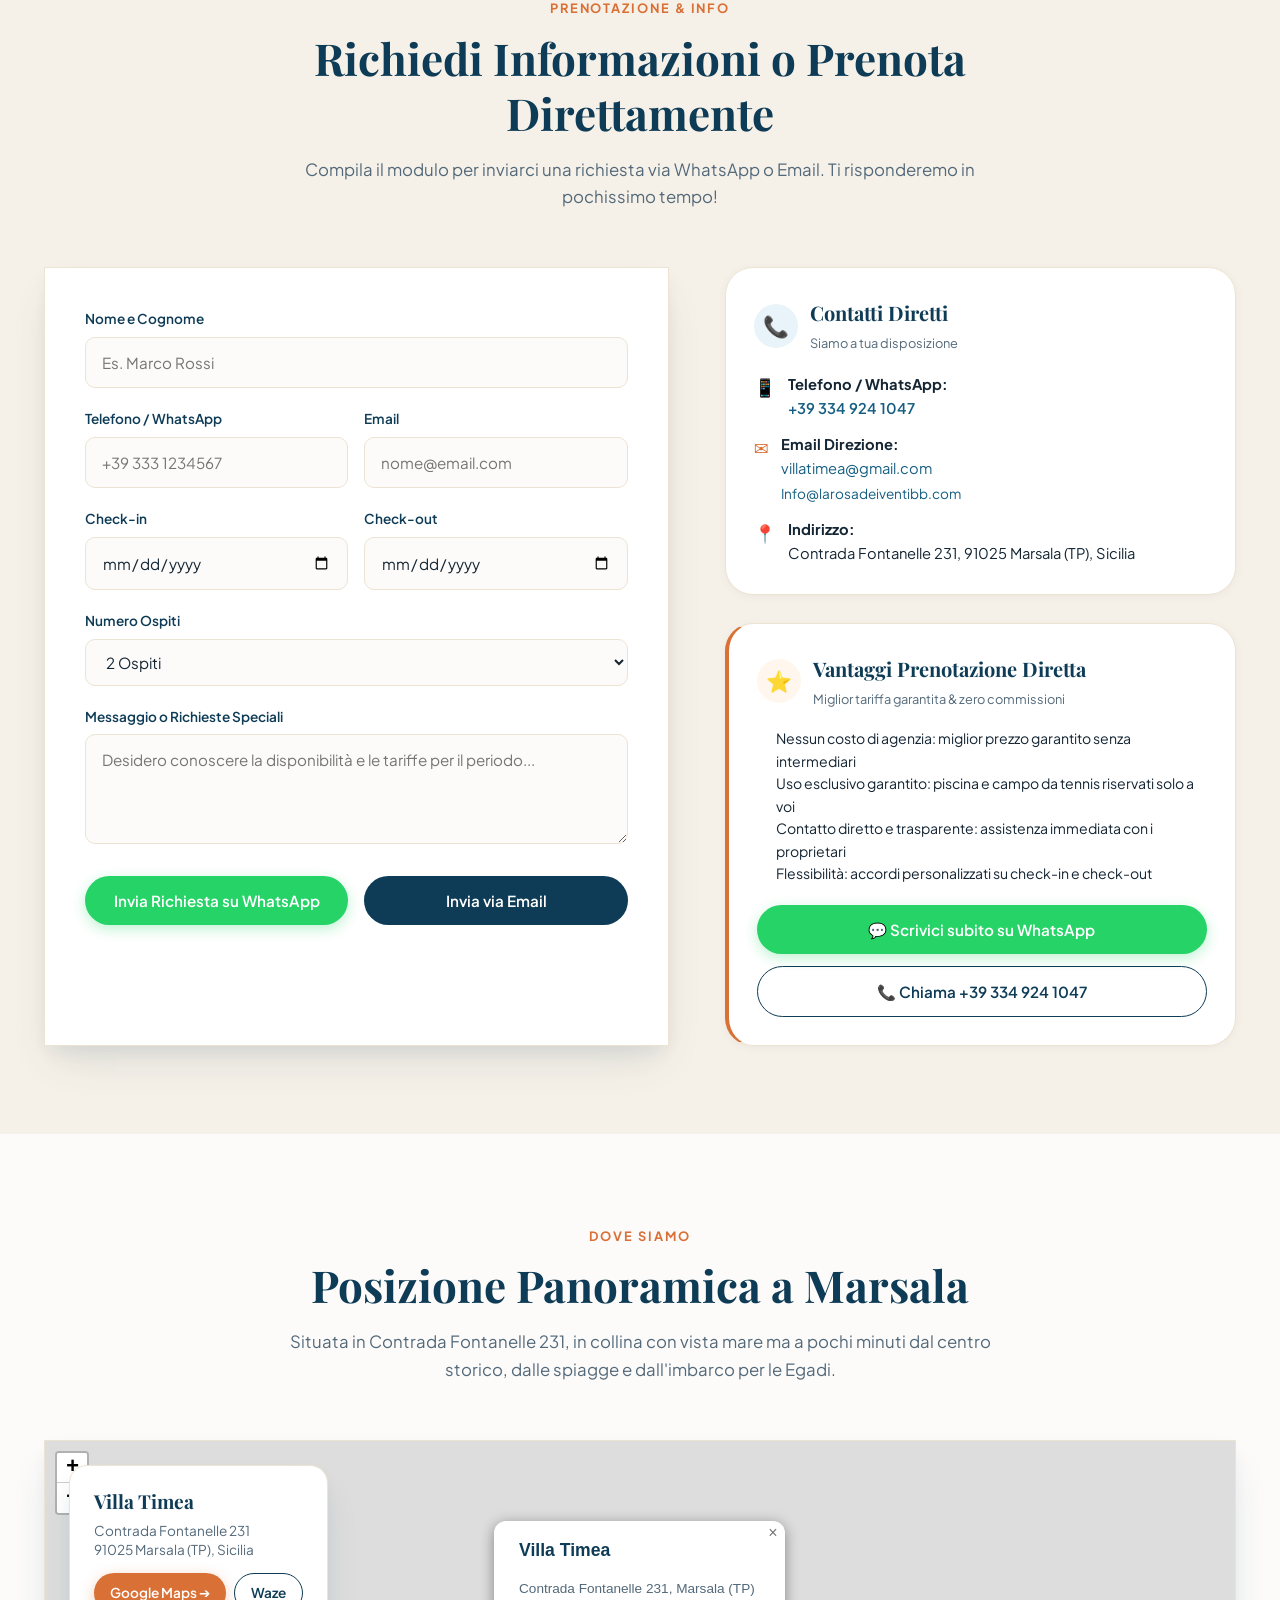
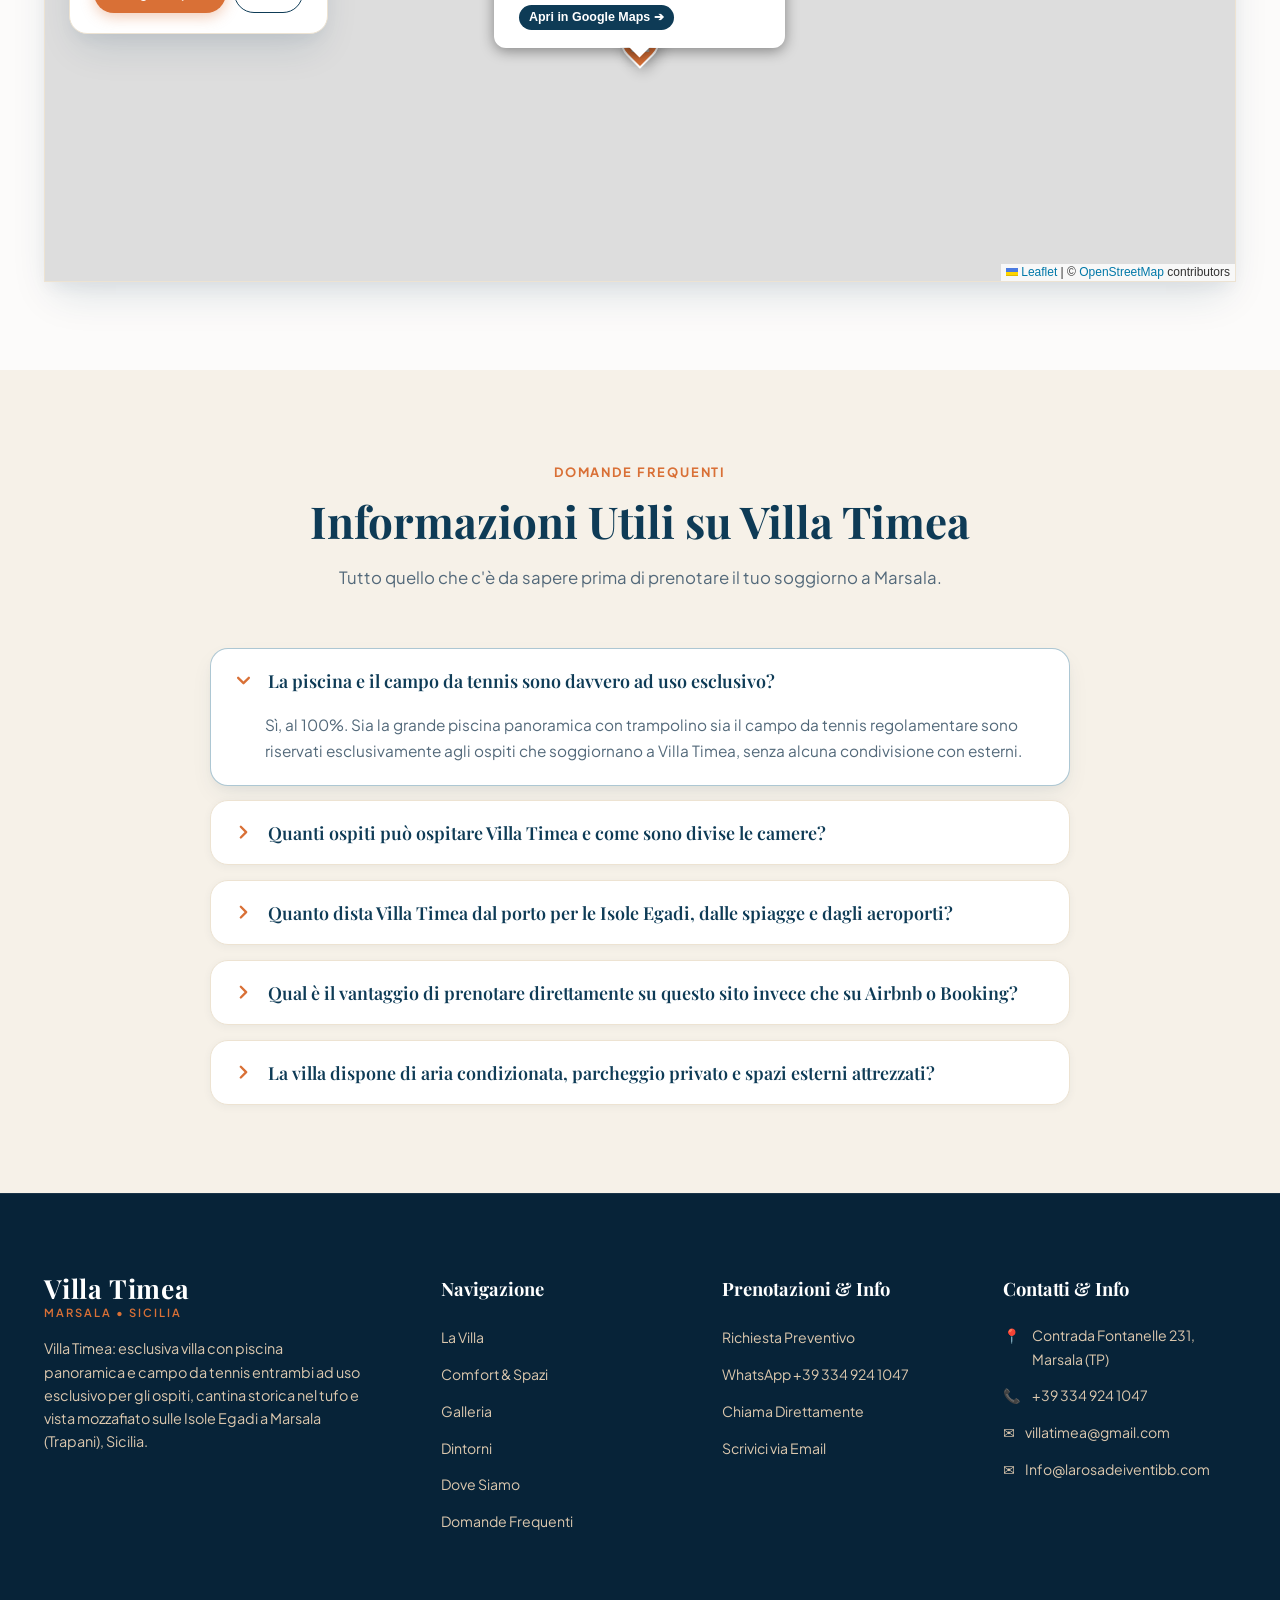
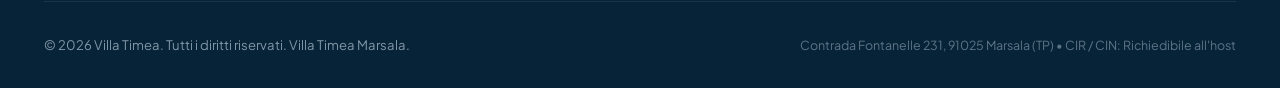
==== commit 68c5694d: "Corretto schema JSON-LD VacationRental per Google Search Console (identifier, containsPlace, 12 foto" ====
--- a/index.html
+++ b/index.html
@@ -63,8 +63,10 @@
         "inLanguage": ["it", "en", "de"]
       },
       {
-        "@type": ["LodgingBusiness", "VacationRental"],
+        "@type": "VacationRental",
         "@id": "https://www.villatimea.it/#villa",
+        "identifier": "villa-timea-marsala",
+        "additionalType": "Villa",
         "name": "Villa Timea",
         "alternateName": "Villa Timea Marsala",
         "description": "Villa esclusiva a Marsala (Sicilia) con piscina panoramica e trampolino, campo da tennis regolamentare ad uso esclusivo per gli ospiti, 5 camere da letto per fino a 12 ospiti, cantina storica nel tufo e vista sulle Isole Egadi.",
@@ -72,12 +74,7 @@
         "telephone": "+39 334 924 1047",
         "email": "villatimea@gmail.com",
         "priceRange": "$$$",
-        "numberOfRooms": 5,
-        "occupancy": {
-          "@type": "QuantitativeValue",
-          "minValue": 1,
-          "maxValue": 12
-        },
+        "knowsLanguage": ["it", "en", "de"],
         "address": {
           "@type": "PostalAddress",
           "streetAddress": "Contrada Fontanelle 231",
@@ -98,18 +95,36 @@
         "image": [
           "https://www.villatimea.it/assets/images/piscina-facciata-villa.jpg",
           "https://www.villatimea.it/assets/images/piscina-panorama.jpg",
+          "https://www.villatimea.it/assets/images/piscina-terrazza.jpg",
           "https://www.villatimea.it/assets/images/terrazza-vista-egadi.jpg",
           "https://www.villatimea.it/assets/images/campo-tennis.jpg",
+          "https://www.villatimea.it/assets/images/salone-principale.jpg",
+          "https://www.villatimea.it/assets/images/sala-pranzo.jpg",
+          "https://www.villatimea.it/assets/images/camera-vista-egadi.jpg",
+          "https://www.villatimea.it/assets/images/camera-matrimoniale.jpg",
+          "https://www.villatimea.it/assets/images/bagno-epoca-vasca.jpg",
+          "https://www.villatimea.it/assets/images/bagno-moderno-doccia.jpg",
           "https://www.villatimea.it/assets/images/cantina-storica-tufo.jpg"
         ],
-        "amenityFeature": [
-          { "@type": "LocationFeatureSpecification", "name": "Piscina panoramica privata ad uso esclusivo con trampolino", "value": true },
-          { "@type": "LocationFeatureSpecification", "name": "Campo da tennis regolamentare ad uso esclusivo", "value": true },
-          { "@type": "LocationFeatureSpecification", "name": "Vista mare e Isole Egadi (Favignana, Levanzo, Marettimo)", "value": true },
-          { "@type": "LocationFeatureSpecification", "name": "Cantina storica scavata nel tufo", "value": true },
-          { "@type": "LocationFeatureSpecification", "name": "Forno a legna esterno in pietra", "value": true },
-          { "@type": "LocationFeatureSpecification", "name": "Aria condizionata e parcheggio privato", "value": true }
-        ],
+        "containsPlace": {
+          "@type": "Accommodation",
+          "additionalType": "EntirePlace",
+          "numberOfBedrooms": 5,
+          "numberOfBathroomsTotal": 4,
+          "numberOfRooms": 5,
+          "occupancy": {
+            "@type": "QuantitativeValue",
+            "value": 12
+          },
+          "amenityFeature": [
+            { "@type": "LocationFeatureSpecification", "name": "poolType", "value": "Outdoor" },
+            { "@type": "LocationFeatureSpecification", "name": "ac", "value": true },
+            { "@type": "LocationFeatureSpecification", "name": "parkingType", "value": "Free" },
+            { "@type": "LocationFeatureSpecification", "name": "balconyOrTerrace", "value": true },
+            { "@type": "LocationFeatureSpecification", "name": "gardenOrBackyard", "value": true },
+            { "@type": "LocationFeatureSpecification", "name": "outdoorDiningArea", "value": true }
+          ]
+        },
         "petsAllowed": false
       },
       {
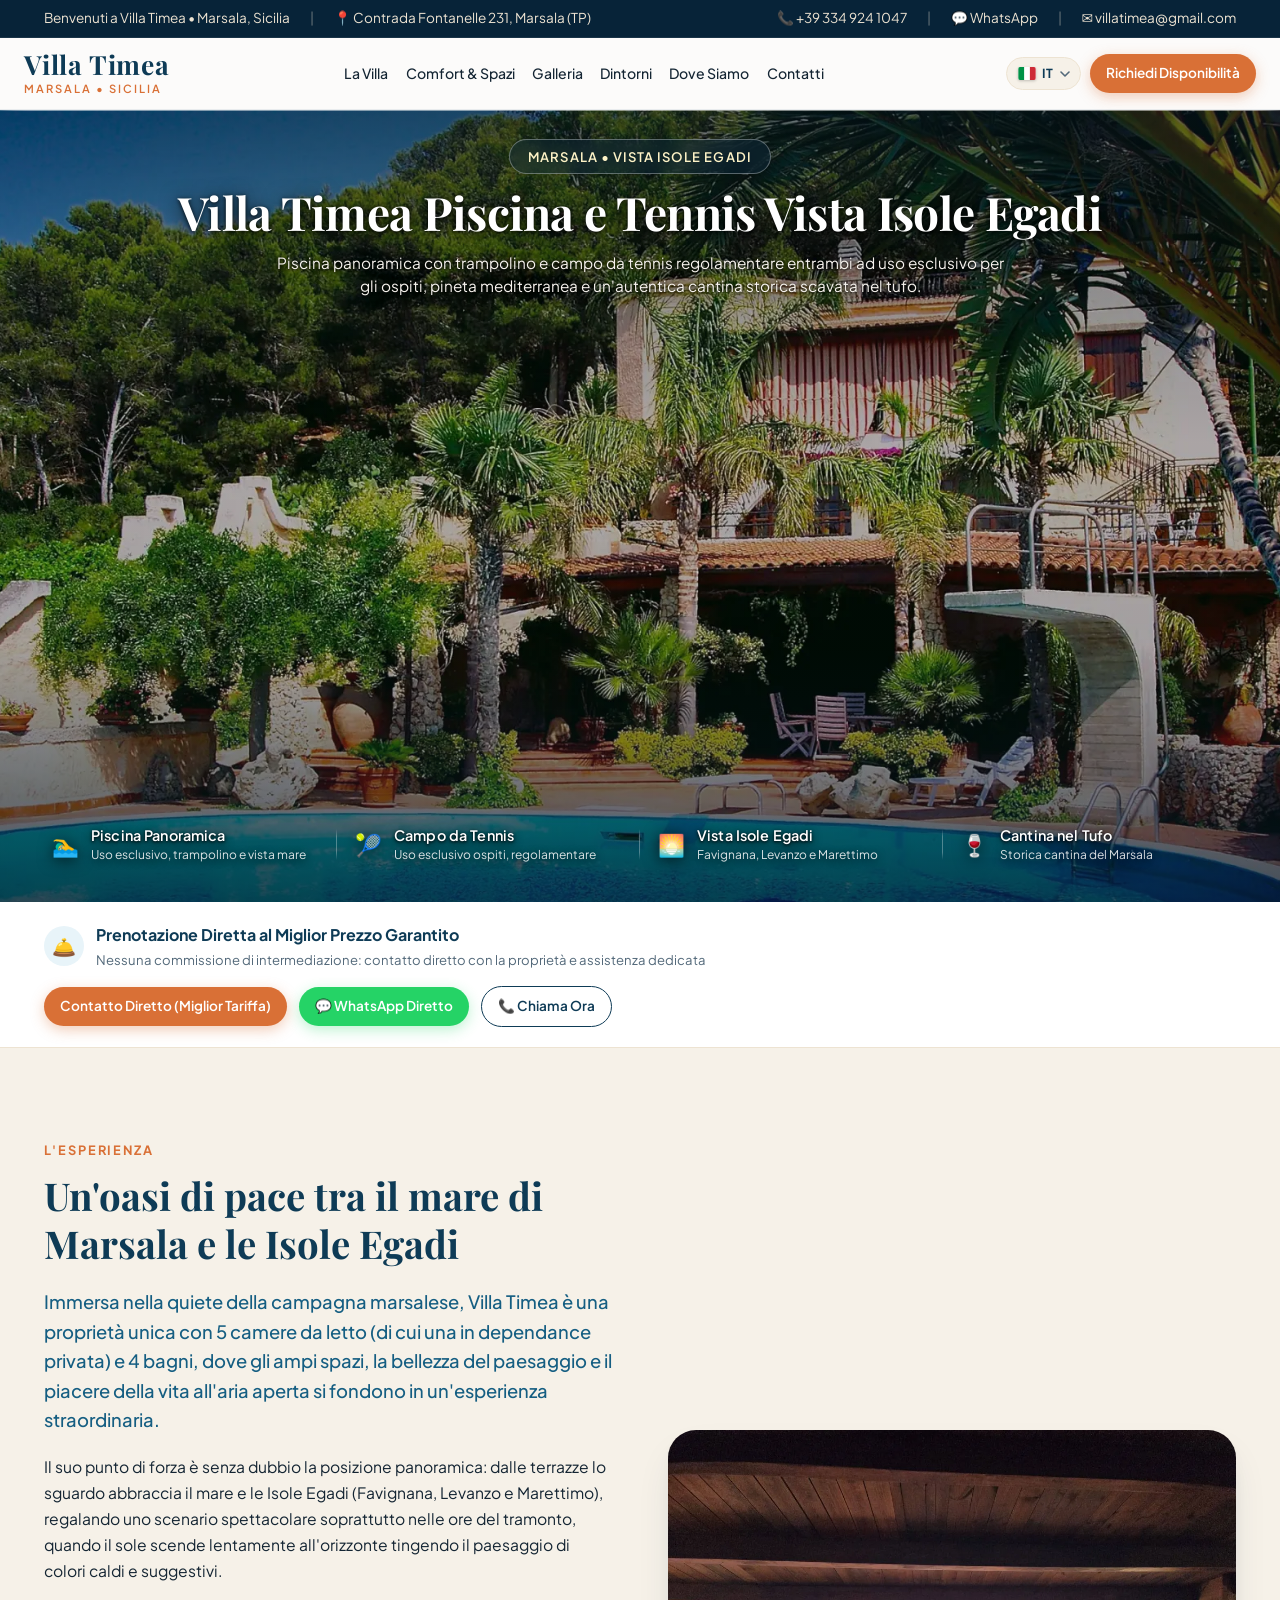
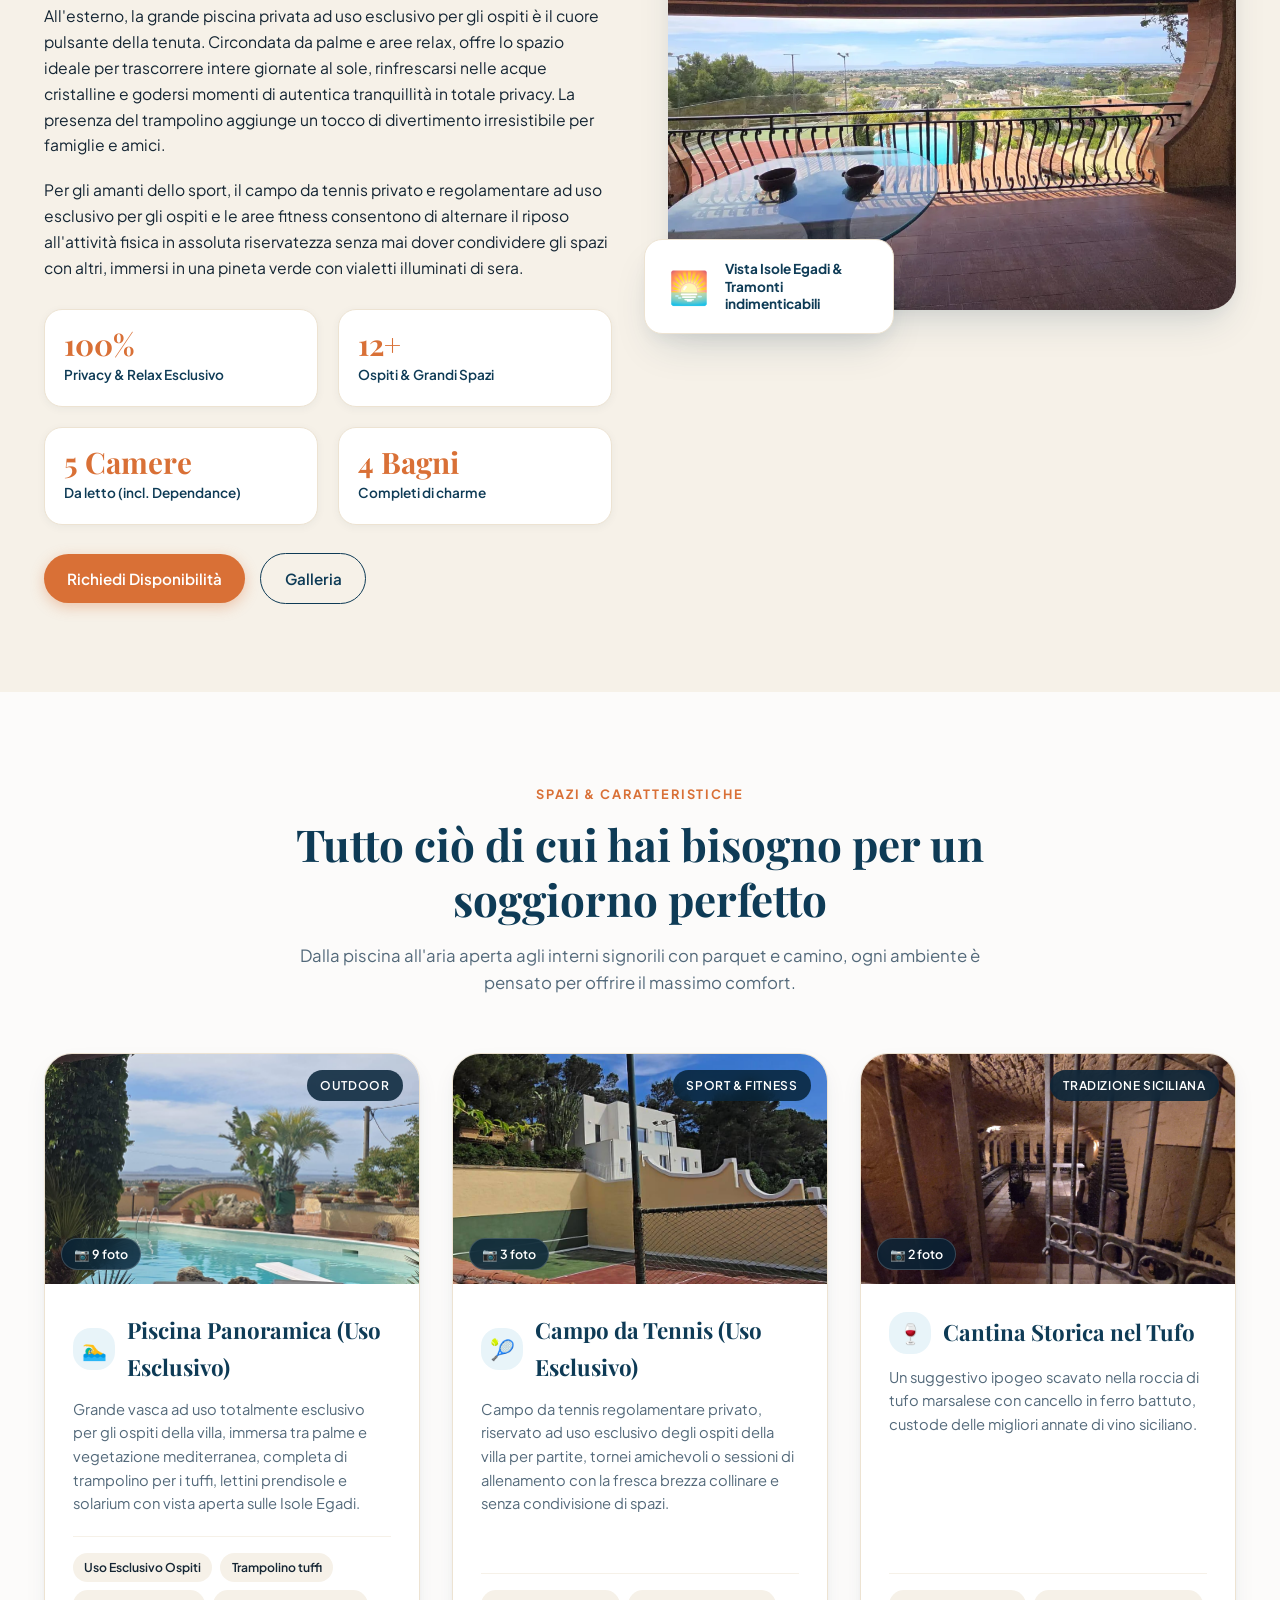
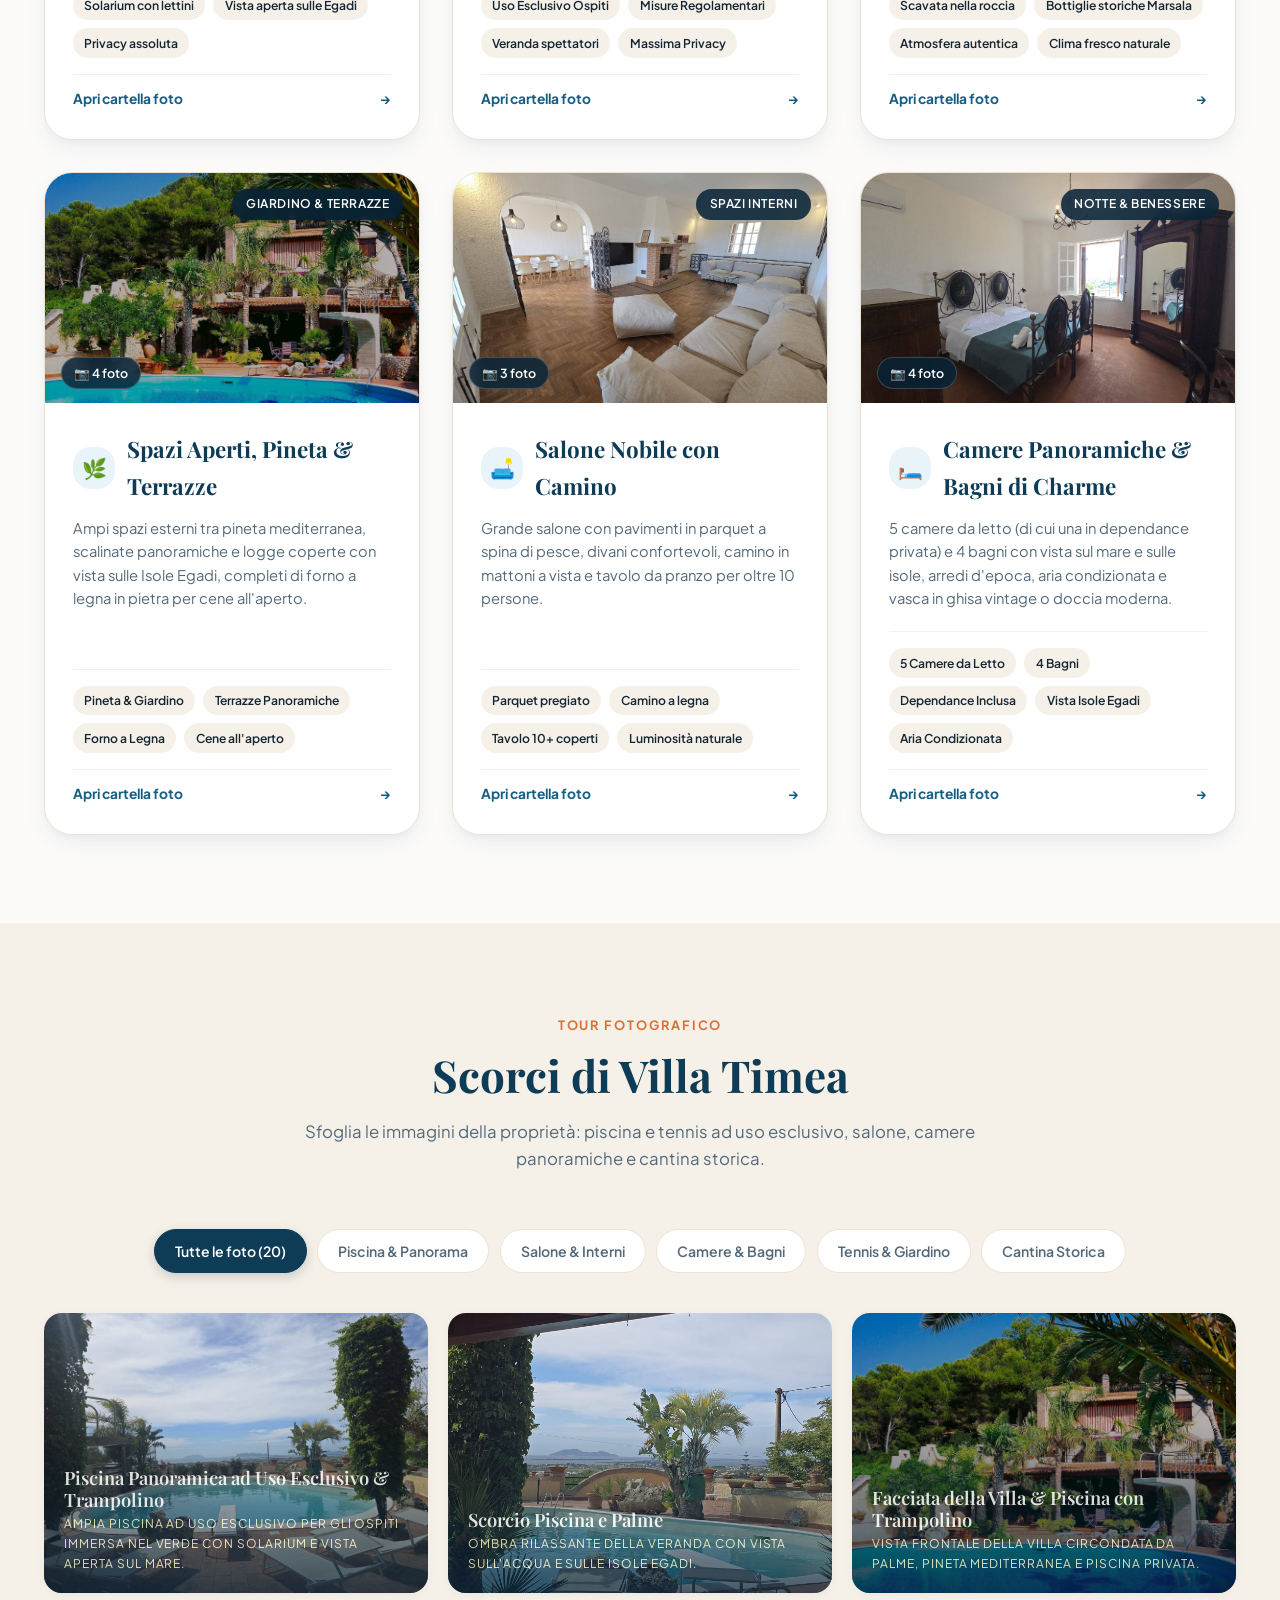
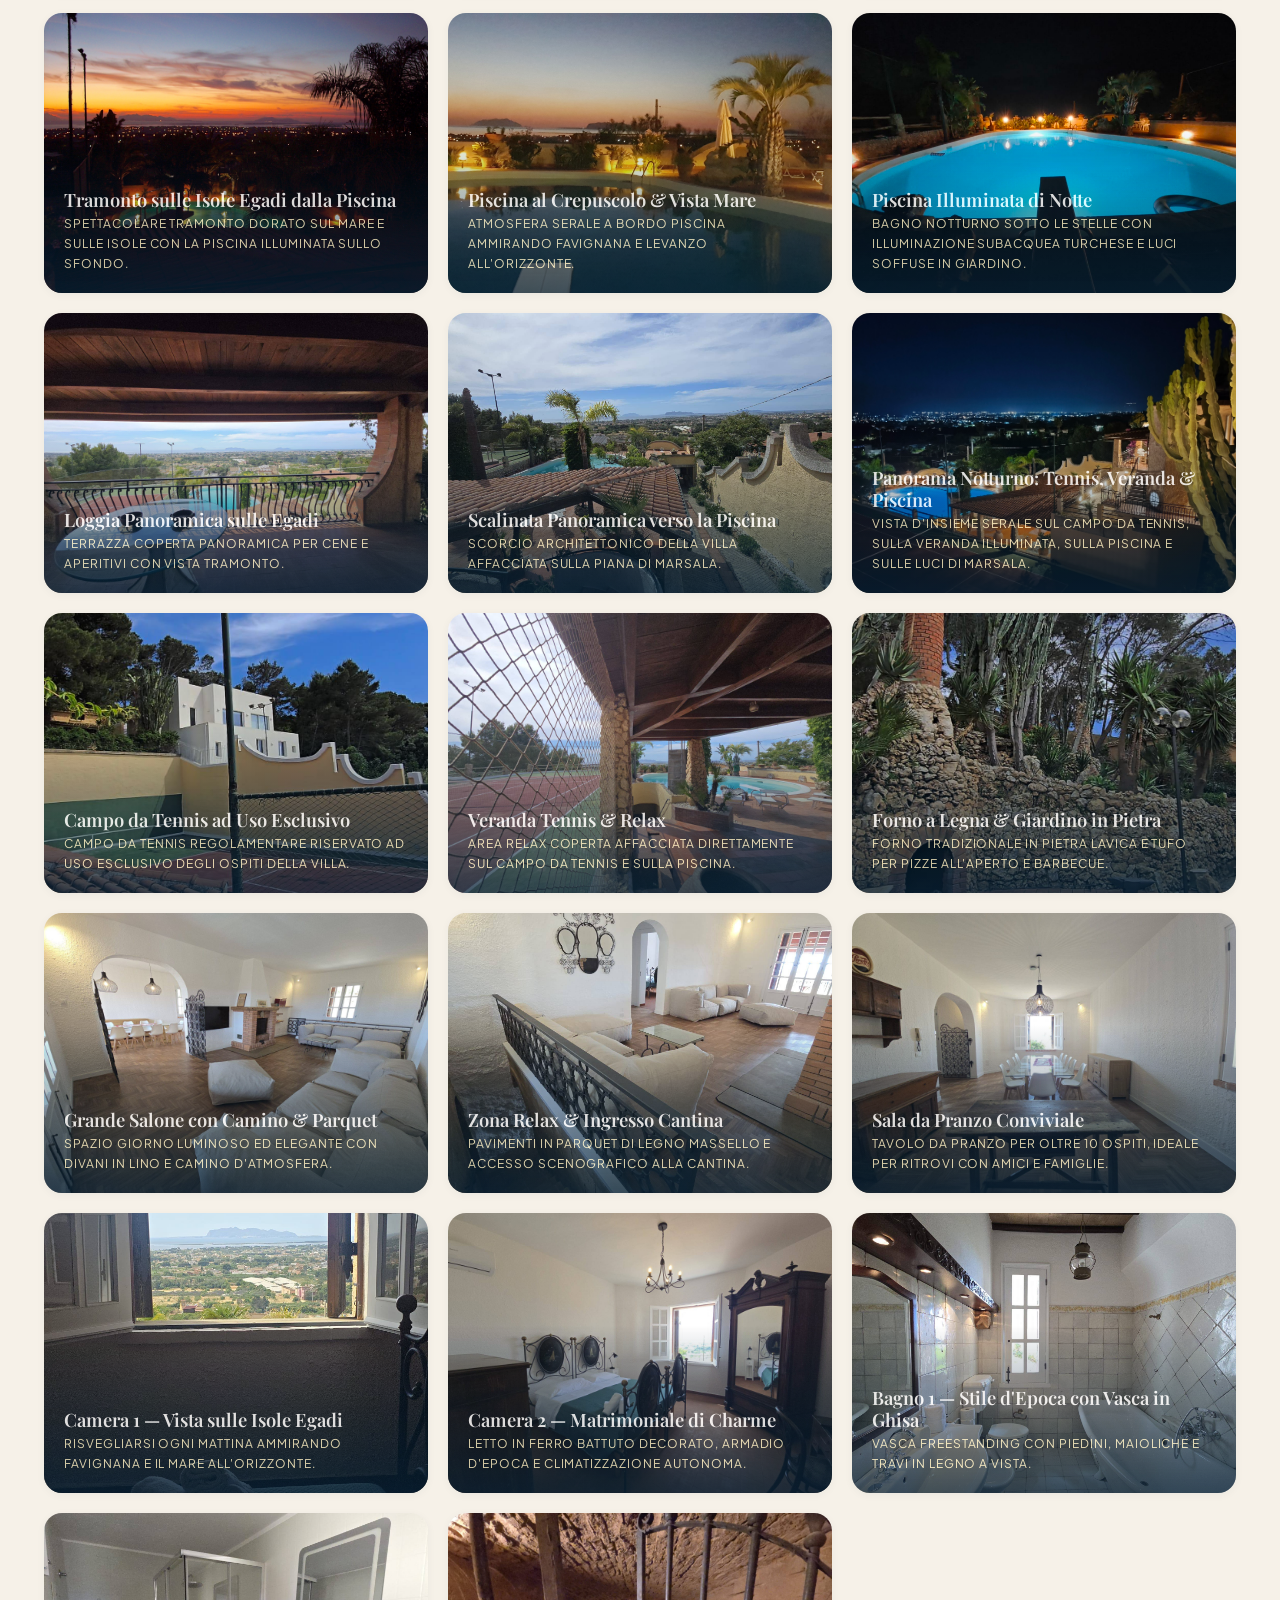
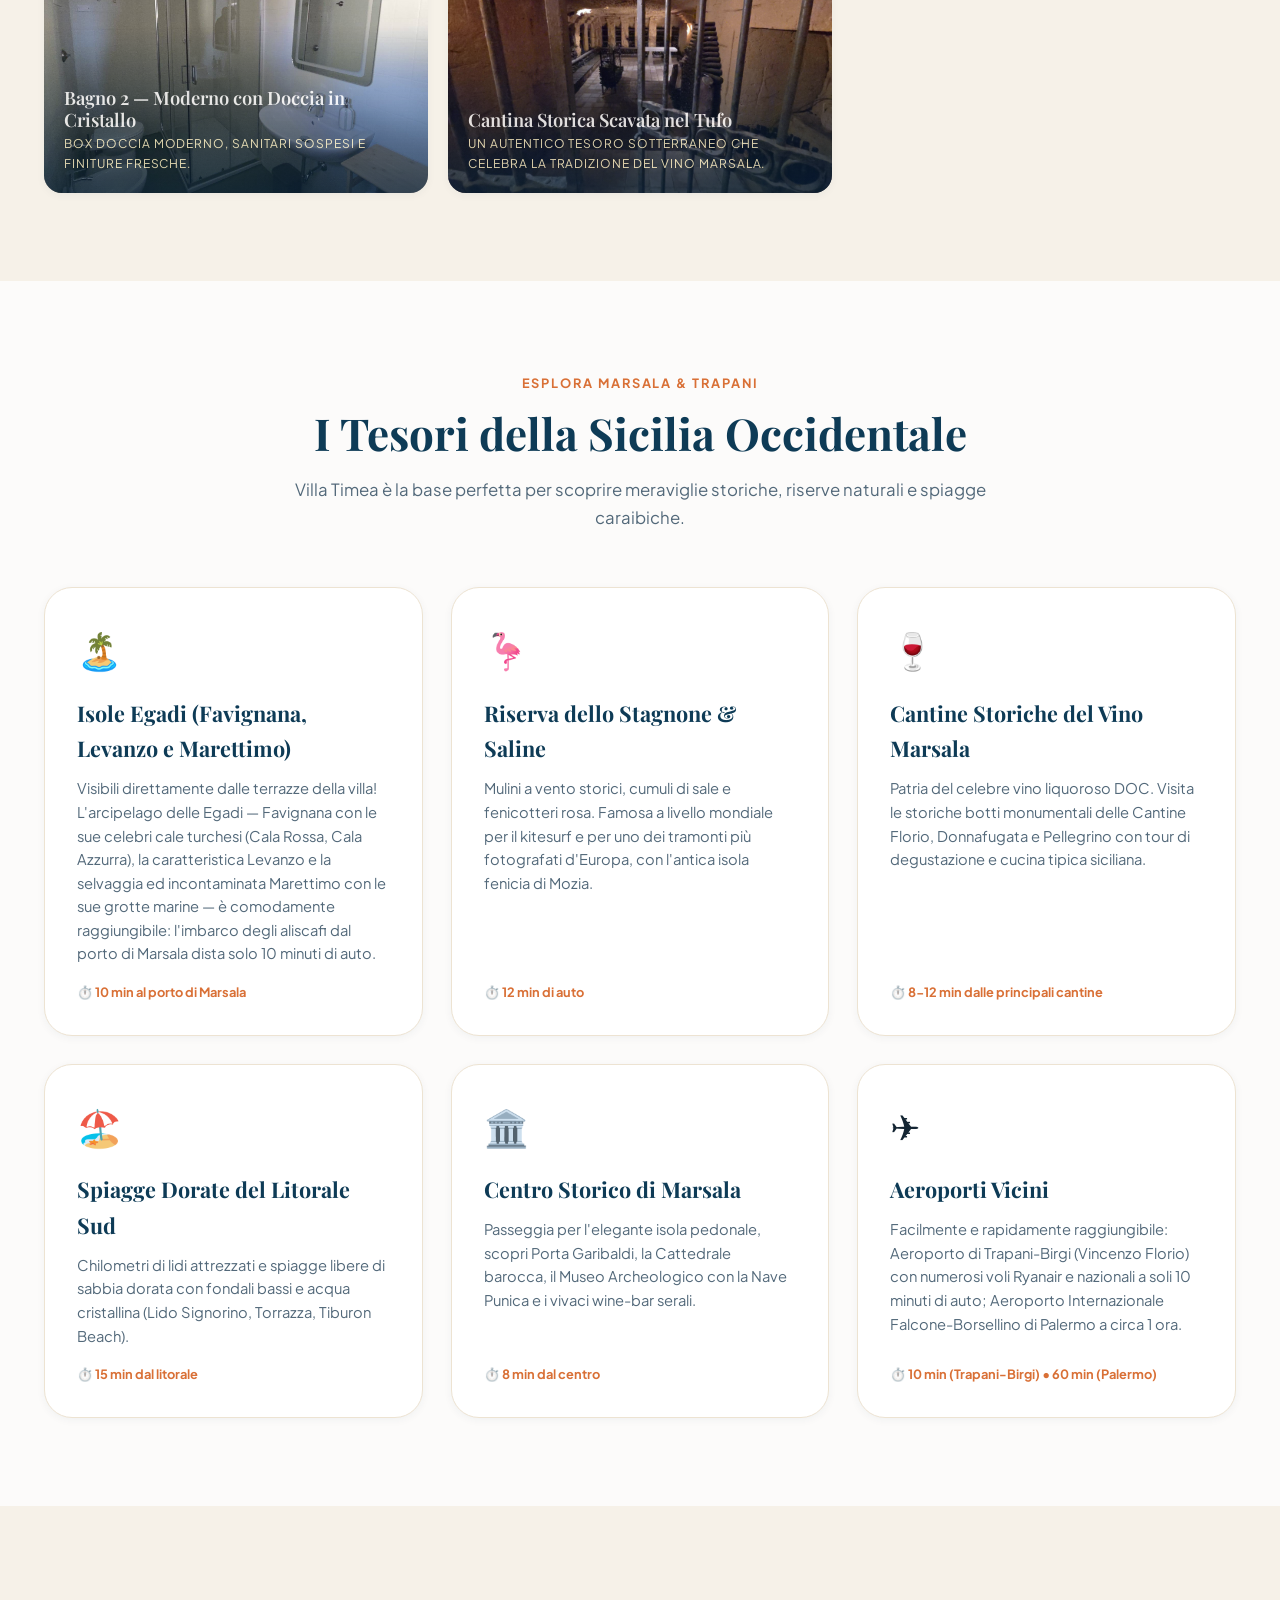
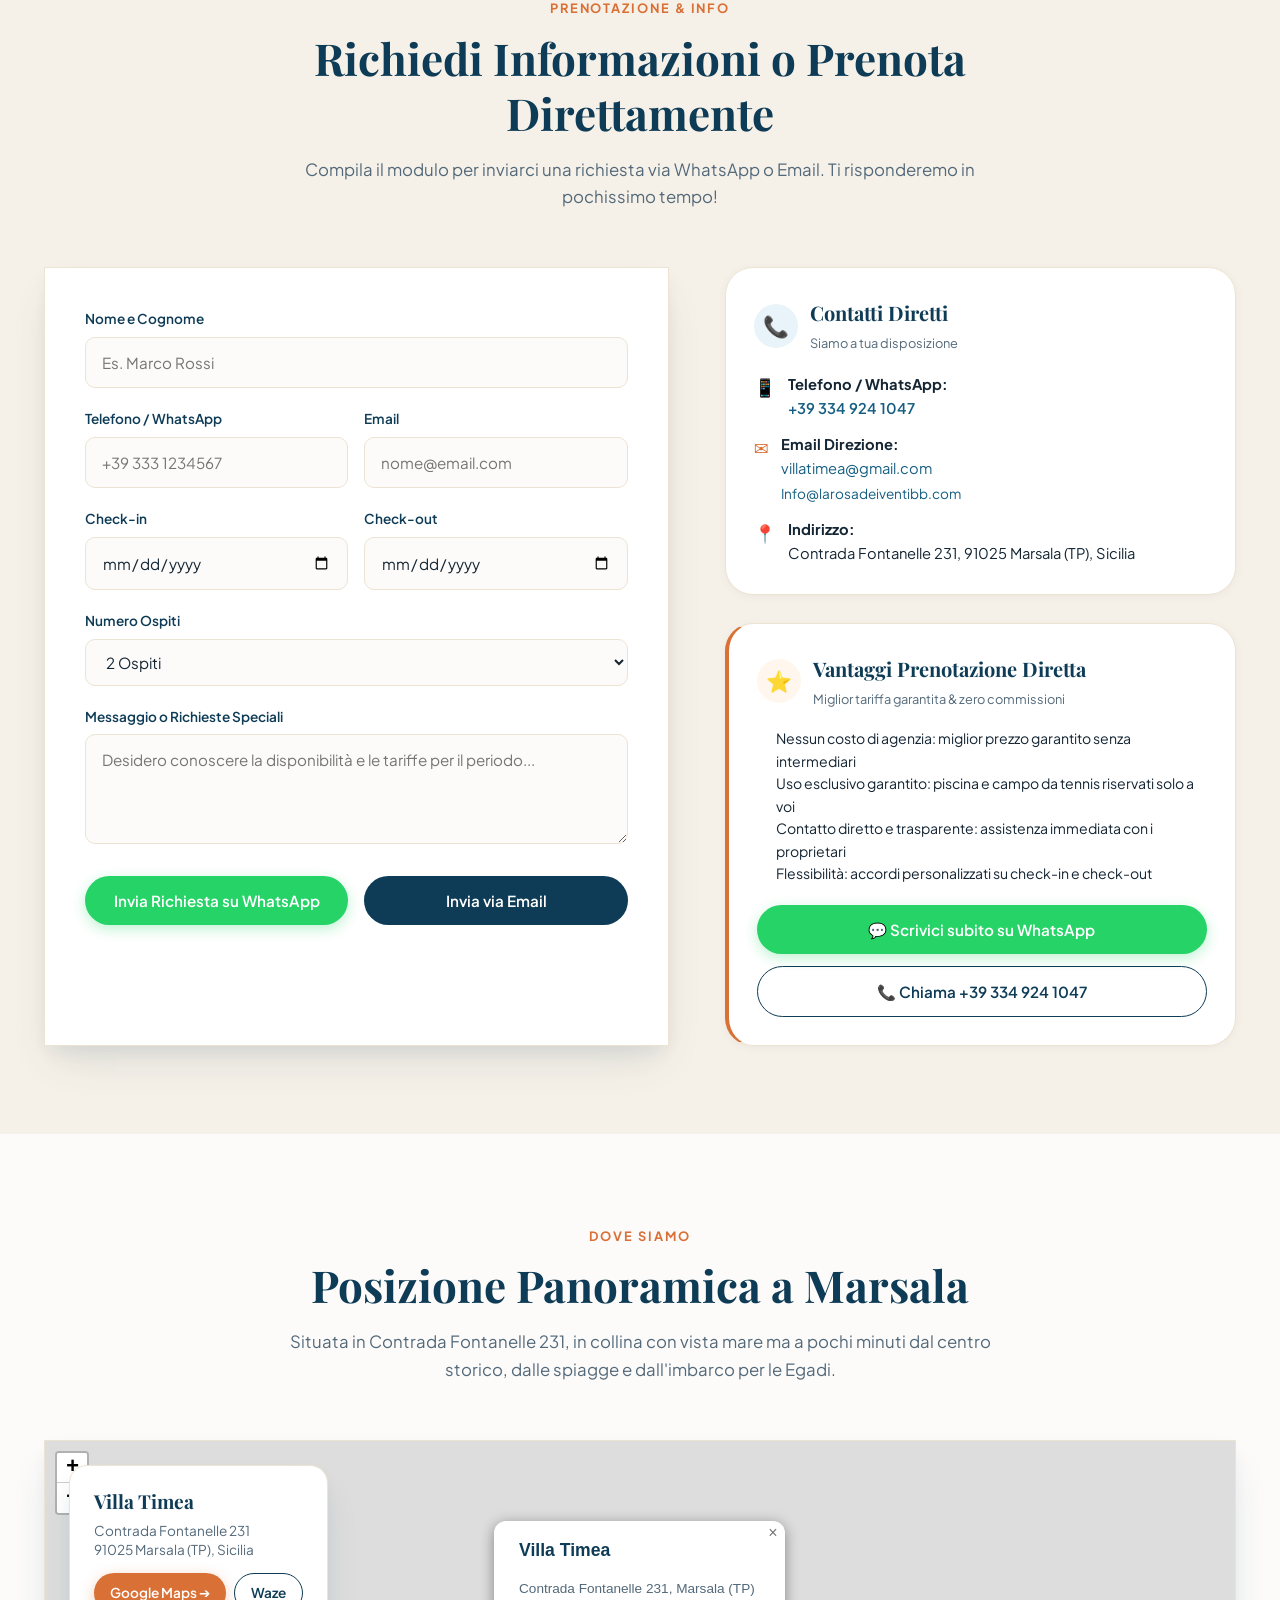
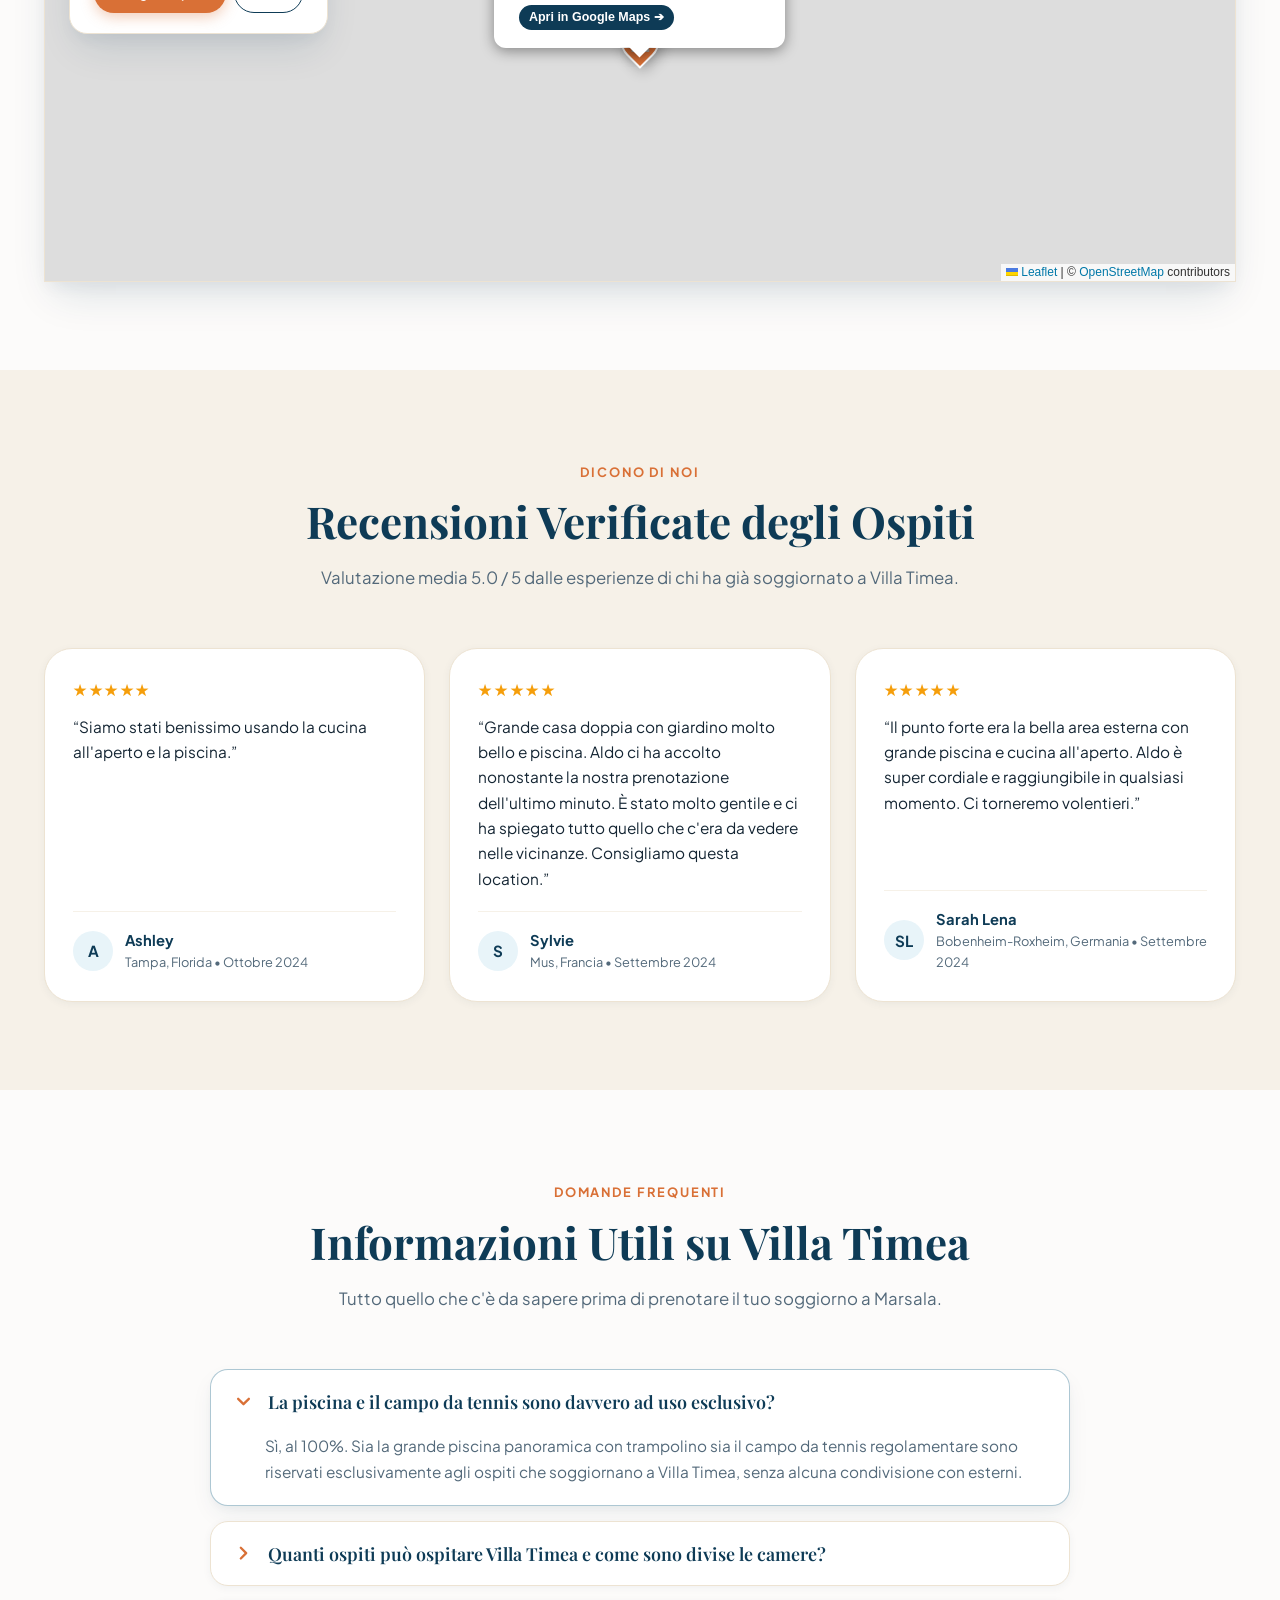
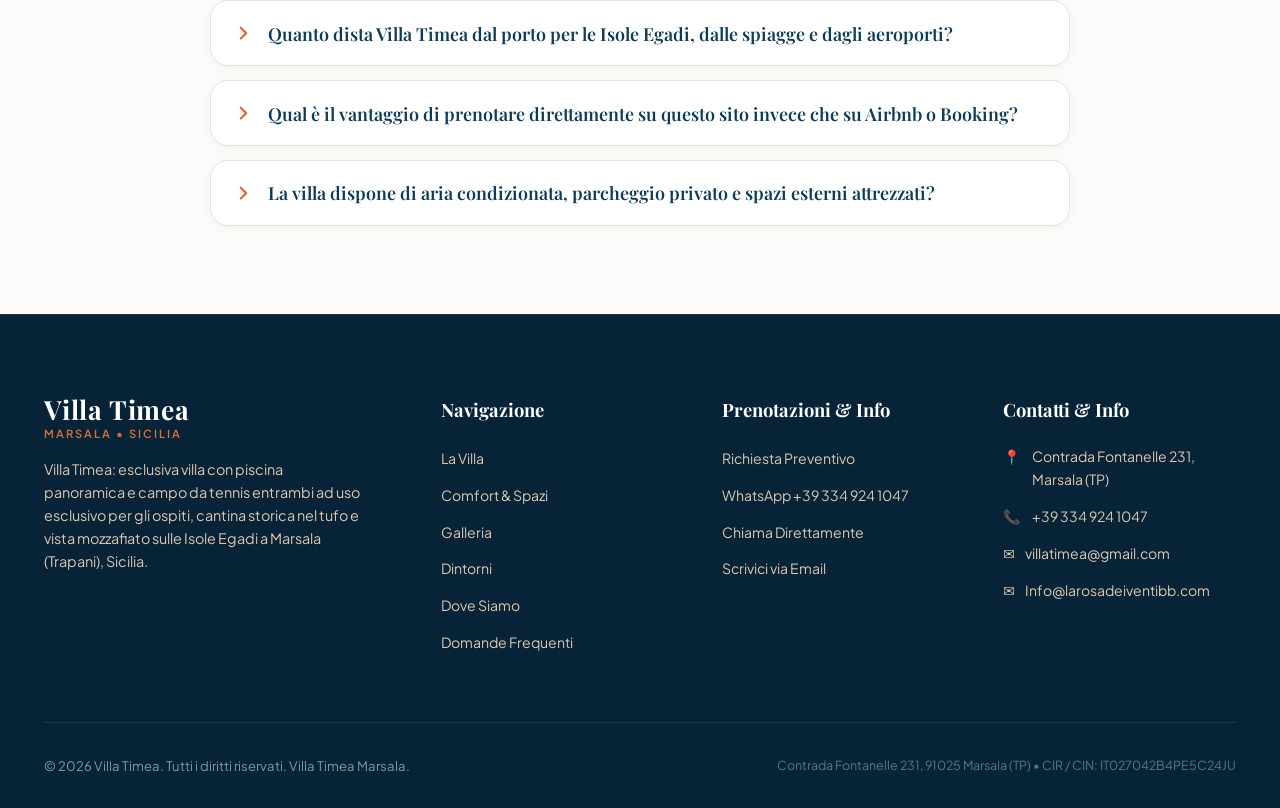
==== commit 62bf99b5: "Aggiunti letti (BedDetails), sezione Recensioni visibile + JSON-LD (review/aggregateRating), Wi-Fi e" ====
--- a/index.html
+++ b/index.html
@@ -48,7 +48,7 @@
   <link rel="stylesheet" href="assets/css/leaflet.css">
 
   <!-- Main Stylesheet -->
-  <link rel="stylesheet" href="assets/css/style.css?v=5.0">
+  <link rel="stylesheet" href="assets/css/style.css?v=5.1">
 
   <!-- Structured Data (Schema.org JSON-LD) -->
   <script type="application/ld+json">
@@ -116,15 +116,70 @@
             "@type": "QuantitativeValue",
             "value": 12
           },
+          "bed": [
+            {
+              "@type": "BedDetails",
+              "numberOfBeds": 5,
+              "typeOfBed": "Double"
+            },
+            {
+              "@type": "BedDetails",
+              "numberOfBeds": 2,
+              "typeOfBed": "Single"
+            }
+          ],
           "amenityFeature": [
             { "@type": "LocationFeatureSpecification", "name": "poolType", "value": "Outdoor" },
             { "@type": "LocationFeatureSpecification", "name": "ac", "value": true },
+            { "@type": "LocationFeatureSpecification", "name": "wifi", "value": true },
             { "@type": "LocationFeatureSpecification", "name": "parkingType", "value": "Free" },
             { "@type": "LocationFeatureSpecification", "name": "balconyOrTerrace", "value": true },
             { "@type": "LocationFeatureSpecification", "name": "gardenOrBackyard", "value": true },
             { "@type": "LocationFeatureSpecification", "name": "outdoorDiningArea", "value": true }
           ]
         },
+        "aggregateRating": {
+          "@type": "AggregateRating",
+          "ratingValue": 5,
+          "bestRating": 5,
+          "ratingCount": 3,
+          "reviewCount": 3
+        },
+        "review": [
+          {
+            "@type": "Review",
+            "author": { "@type": "Person", "name": "Ashley" },
+            "datePublished": "2024-10-01",
+            "reviewBody": "Siamo stati benissimo usando la cucina all'aperto e la piscina.",
+            "reviewRating": {
+              "@type": "Rating",
+              "ratingValue": 5,
+              "bestRating": 5
+            }
+          },
+          {
+            "@type": "Review",
+            "author": { "@type": "Person", "name": "Sylvie" },
+            "datePublished": "2024-09-01",
+            "reviewBody": "Grande casa doppia con giardino molto bello e piscina. Aldo ci ha accolto nonostante la nostra prenotazione dell'ultimo minuto. È stato molto gentile e ci ha spiegato tutto quello che c'era da vedere nelle vicinanze. Consigliamo questa location.",
+            "reviewRating": {
+              "@type": "Rating",
+              "ratingValue": 5,
+              "bestRating": 5
+            }
+          },
+          {
+            "@type": "Review",
+            "author": { "@type": "Person", "name": "Sarah Lena" },
+            "datePublished": "2024-09-01",
+            "reviewBody": "Il punto forte era la bella area esterna con grande piscina e cucina all'aperto. Aldo è super cordiale e raggiungibile in qualsiasi momento. Ci torneremo volentieri.",
+            "reviewRating": {
+              "@type": "Rating",
+              "ratingValue": 5,
+              "bestRating": 5
+            }
+          }
+        ],
         "petsAllowed": false
       },
       {
@@ -996,8 +1051,65 @@
     </div>
   </section>
 
+  <!-- Guest Reviews Section -->
+  <section class="section section-sand" id="recensioni" aria-labelledby="reviews-heading">
+    <div class="container">
+      <div class="section-header">
+        <span class="section-tag" data-i18n="reviewsTag">Dicono di Noi</span>
+        <h2 class="section-title" id="reviews-heading" data-i18n="reviewsTitle">Recensioni Verificate degli Ospiti</h2>
+        <p class="section-desc" data-i18n="reviewsDesc">
+          Valutazione media 5.0 / 5 dalle esperienze di chi ha già soggiornato a Villa Timea.
+        </p>
+      </div>
+
+      <div class="reviews-grid">
+        <article class="review-card">
+          <div>
+            <div class="review-stars" aria-label="5 su 5 stelle">★★★★★</div>
+            <p class="review-quote">“Siamo stati benissimo usando la cucina all'aperto e la piscina.”</p>
+          </div>
+          <div class="review-author">
+            <div class="review-avatar" aria-hidden="true">A</div>
+            <div>
+              <div class="review-author-name">Ashley</div>
+              <div class="review-author-meta" data-i18n="rev1Meta">Tampa, Florida • Ottobre 2024</div>
+            </div>
+          </div>
+        </article>
+
+        <article class="review-card">
+          <div>
+            <div class="review-stars" aria-label="5 su 5 stelle">★★★★★</div>
+            <p class="review-quote">“Grande casa doppia con giardino molto bello e piscina. Aldo ci ha accolto nonostante la nostra prenotazione dell'ultimo minuto. È stato molto gentile e ci ha spiegato tutto quello che c'era da vedere nelle vicinanze. Consigliamo questa location.”</p>
+          </div>
+          <div class="review-author">
+            <div class="review-avatar" aria-hidden="true">S</div>
+            <div>
+              <div class="review-author-name">Sylvie</div>
+              <div class="review-author-meta" data-i18n="rev2Meta">Mus, Francia • Settembre 2024</div>
+            </div>
+          </div>
+        </article>
+
+        <article class="review-card">
+          <div>
+            <div class="review-stars" aria-label="5 su 5 stelle">★★★★★</div>
+            <p class="review-quote">“Il punto forte era la bella area esterna con grande piscina e cucina all'aperto. Aldo è super cordiale e raggiungibile in qualsiasi momento. Ci torneremo volentieri.”</p>
+          </div>
+          <div class="review-author">
+            <div class="review-avatar" aria-hidden="true">SL</div>
+            <div>
+              <div class="review-author-name">Sarah Lena</div>
+              <div class="review-author-meta" data-i18n="rev3Meta">Bobenheim-Roxheim, Germania • Settembre 2024</div>
+            </div>
+          </div>
+        </article>
+      </div>
+    </div>
+  </section>
+
   <!-- Frequently Asked Questions -->
-  <section class="section section-sand accordion" id="faq" aria-labelledby="faq-heading">
+  <section class="section accordion" id="faq" aria-labelledby="faq-heading">
     <div class="container">
       <div class="section-header">
         <span class="section-tag" data-i18n="faqTag">Domande Frequenti</span>
@@ -1108,7 +1220,7 @@
           &copy; <span id="year">2026</span> Villa Timea. <span data-i18n="footerRights">Tutti i diritti riservati.</span>
         </div>
         <div style="font-size: 0.78rem; opacity: 0.7;">
-          Contrada Fontanelle 231, 91025 Marsala (TP) • CIR / CIN: Richiedibile all'host
+          Contrada Fontanelle 231, 91025 Marsala (TP) • CIR / CIN: IT027042B4PE5C24JU
         </div>
       </div>
     </div>
@@ -1140,6 +1252,6 @@
   <script src="assets/js/leaflet.js"></script>
 
   <!-- Main Website Script -->
-  <script src="assets/js/main.js?v=5.0"></script>
+  <script src="assets/js/main.js?v=5.1"></script>
 </body>
 </html>
--- a/assets/css/style.css
+++ b/assets/css/style.css
@@ -2970,3 +2970,77 @@
     font-size: 0.92rem;
   }
 }
+
+/* ==========================================================================
+   GUEST REVIEWS SECTION
+   ========================================================================== */
+
+.reviews-grid {
+  display: grid;
+  grid-template-columns: repeat(3, 1fr);
+  gap: 1.5rem;
+}
+
+.review-card {
+  background: var(--c-white);
+  border: 1px solid var(--c-sand-200);
+  border-radius: var(--radius-lg);
+  padding: 1.75rem;
+  box-shadow: var(--shadow-sm);
+  display: flex;
+  flex-direction: column;
+  justify-content: space-between;
+  gap: 1.25rem;
+}
+
+.review-stars {
+  color: #f59e0b;
+  font-size: 1rem;
+  letter-spacing: 0.1em;
+  margin-bottom: 0.65rem;
+}
+
+.review-quote {
+  color: var(--c-text-main);
+  font-size: 0.96rem;
+  line-height: 1.65;
+}
+
+.review-author {
+  display: flex;
+  align-items: center;
+  gap: 0.75rem;
+  padding-top: 1rem;
+  border-top: 1px solid var(--c-sand-100);
+}
+
+.review-avatar {
+  width: 40px;
+  height: 40px;
+  border-radius: var(--radius-full);
+  background: var(--c-aqua-light);
+  color: var(--c-navy);
+  font-weight: 700;
+  font-size: 0.95rem;
+  display: flex;
+  align-items: center;
+  justify-content: center;
+  flex-shrink: 0;
+}
+
+.review-author-name {
+  font-weight: 700;
+  font-size: 0.92rem;
+  color: var(--c-navy);
+}
+
+.review-author-meta {
+  font-size: 0.8rem;
+  color: var(--c-text-muted);
+}
+
+@media (max-width: 900px) {
+  .reviews-grid {
+    grid-template-columns: 1fr;
+  }
+}
